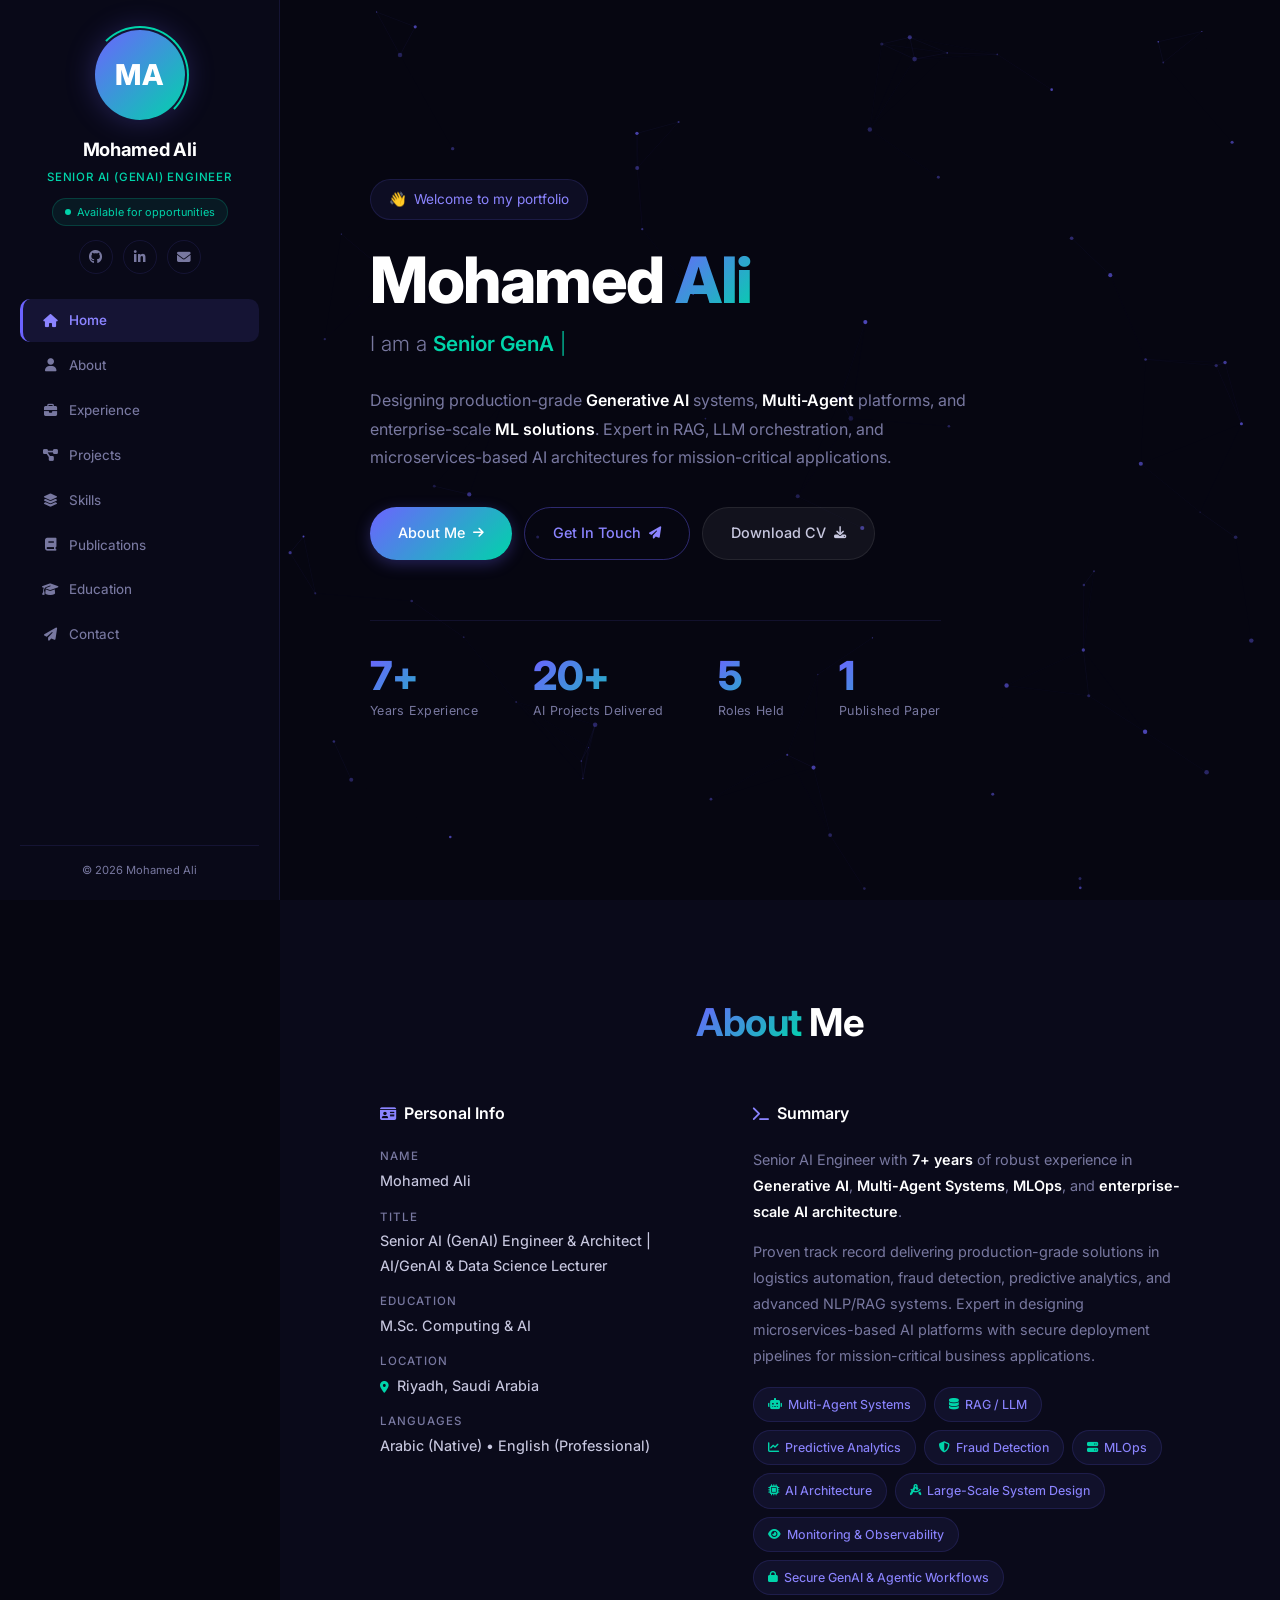
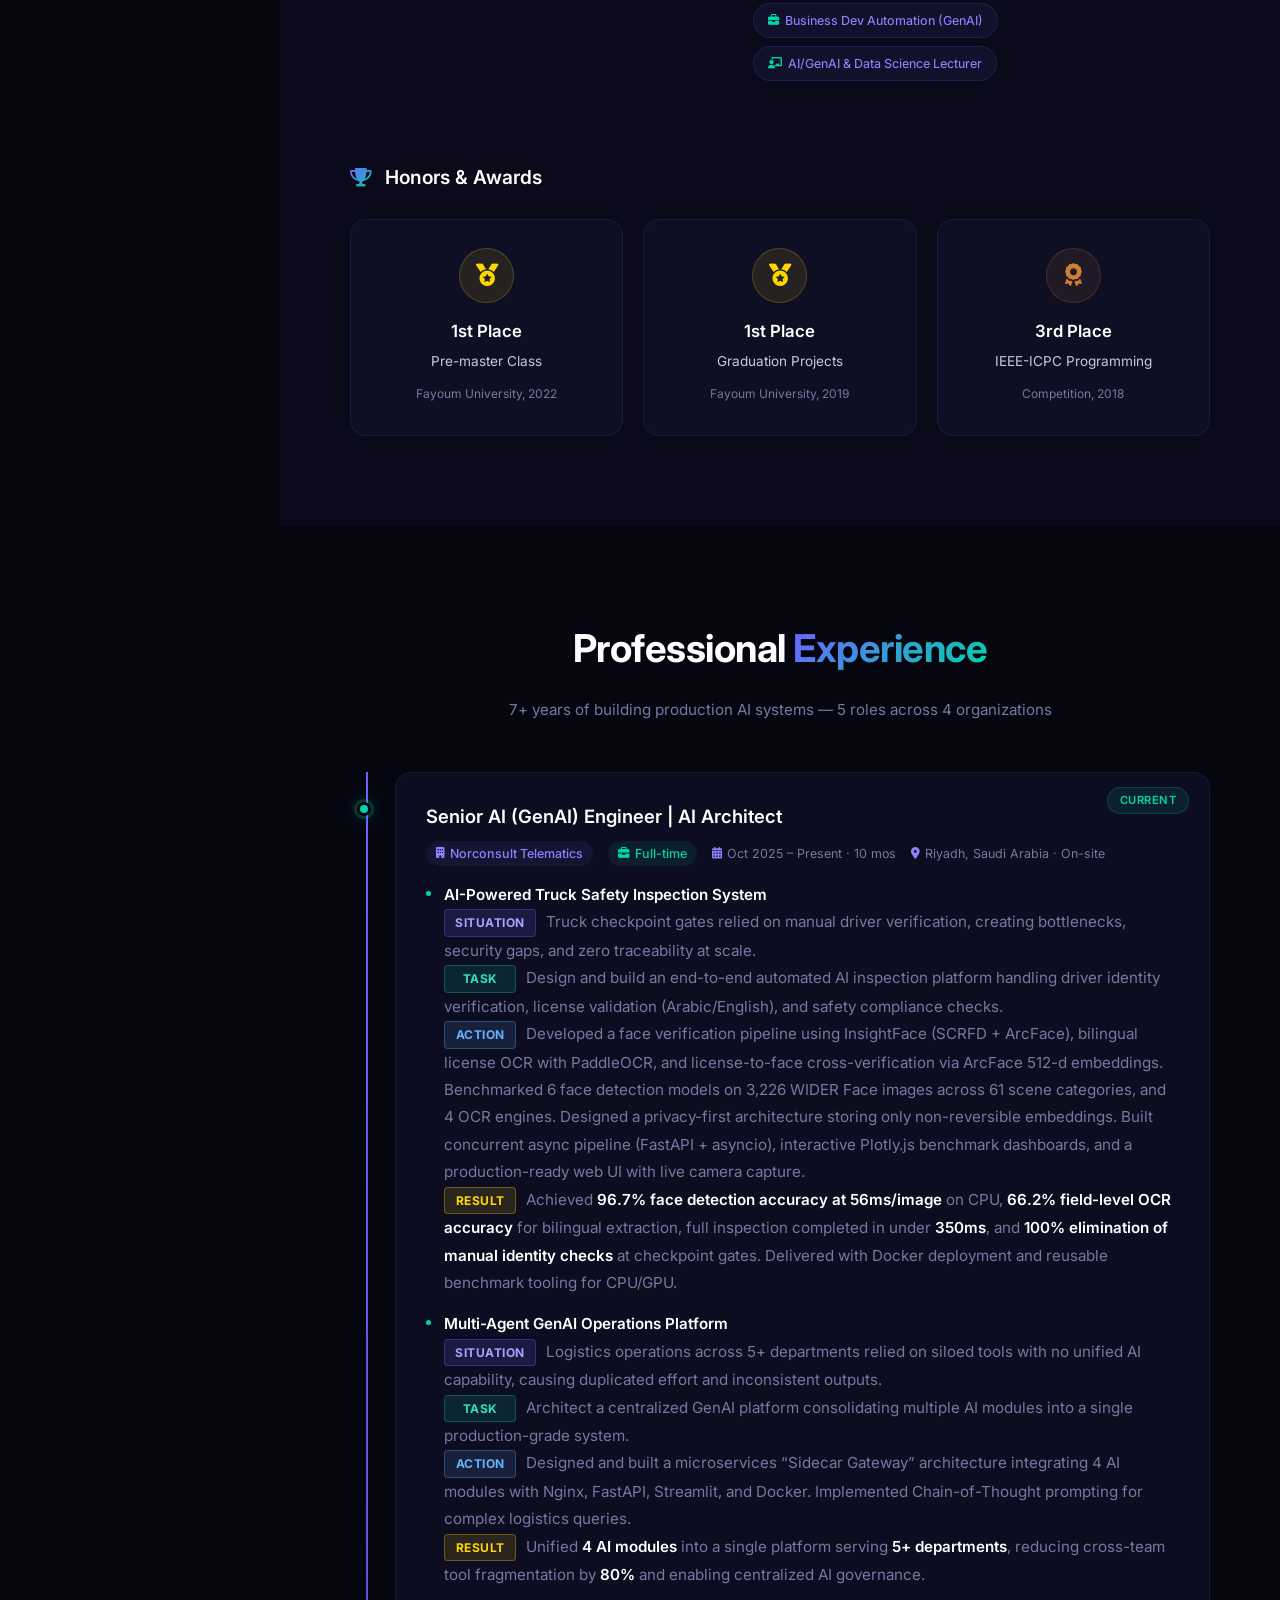
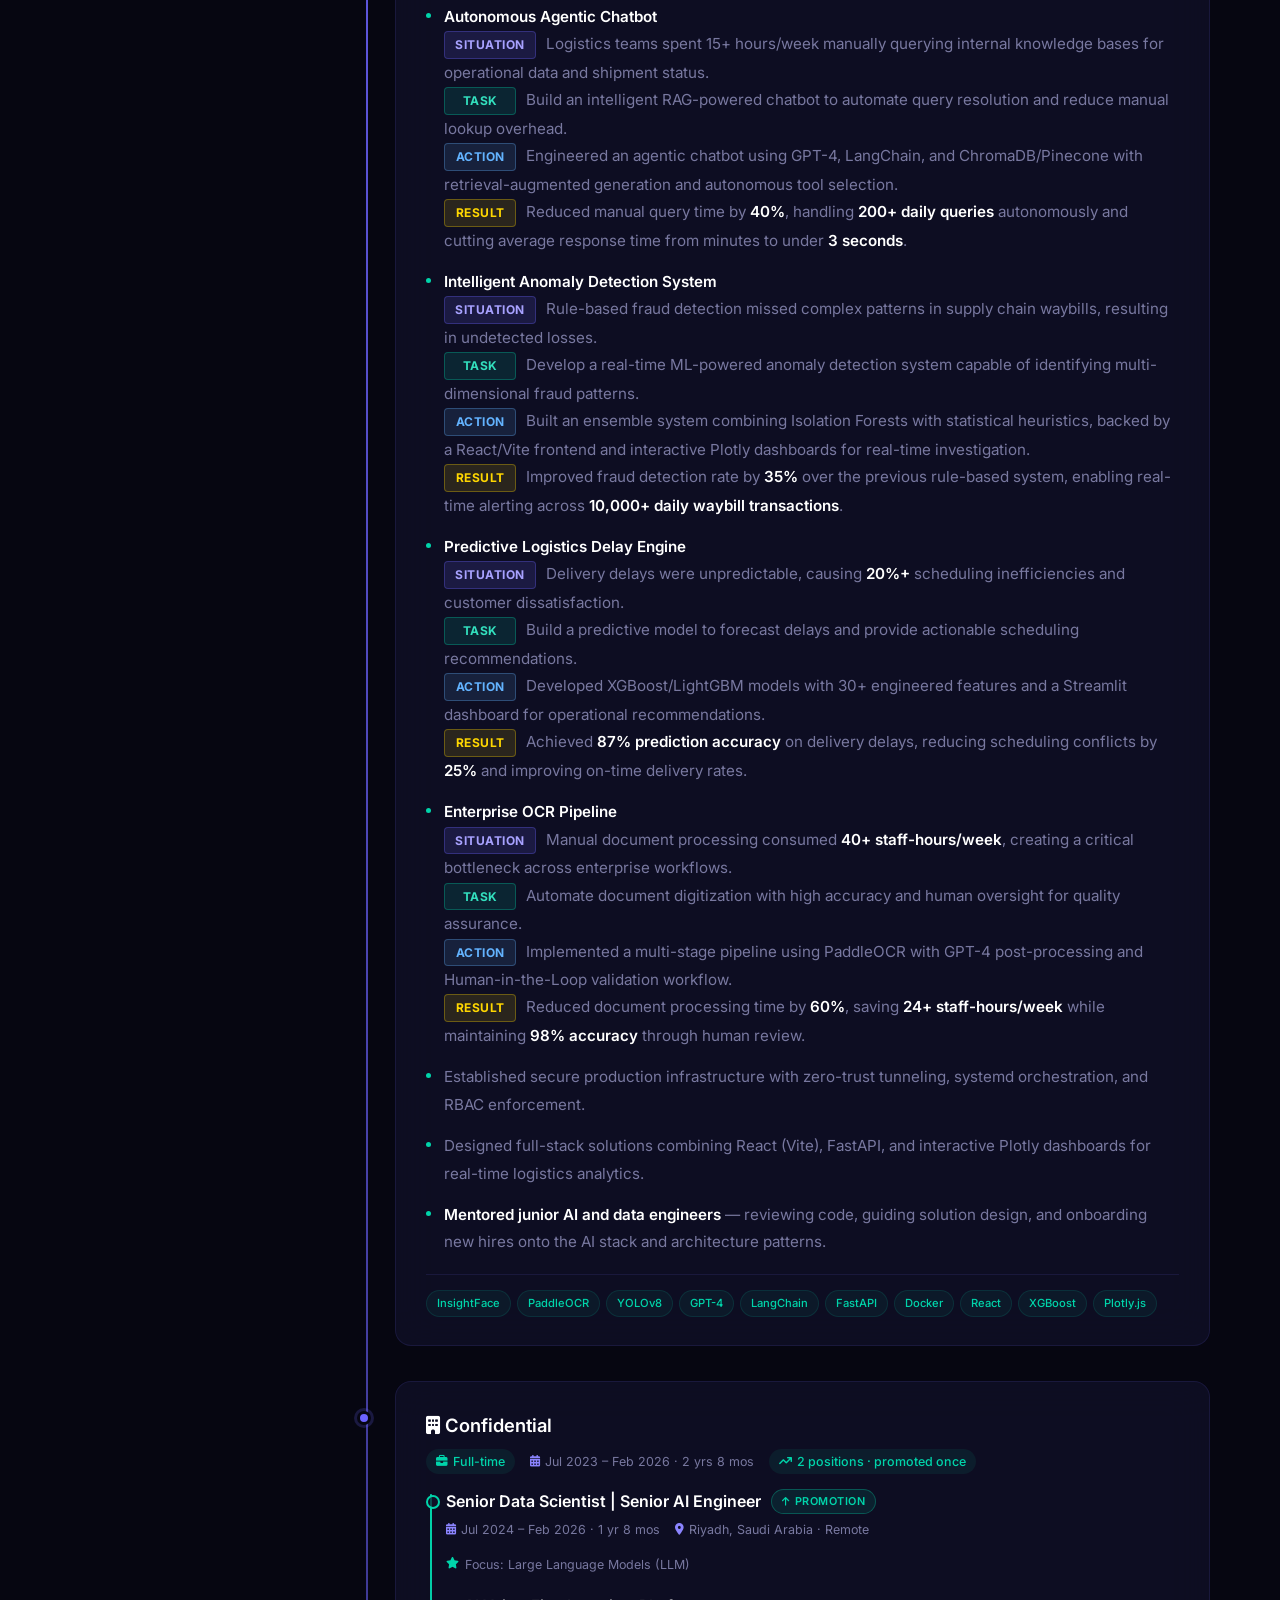
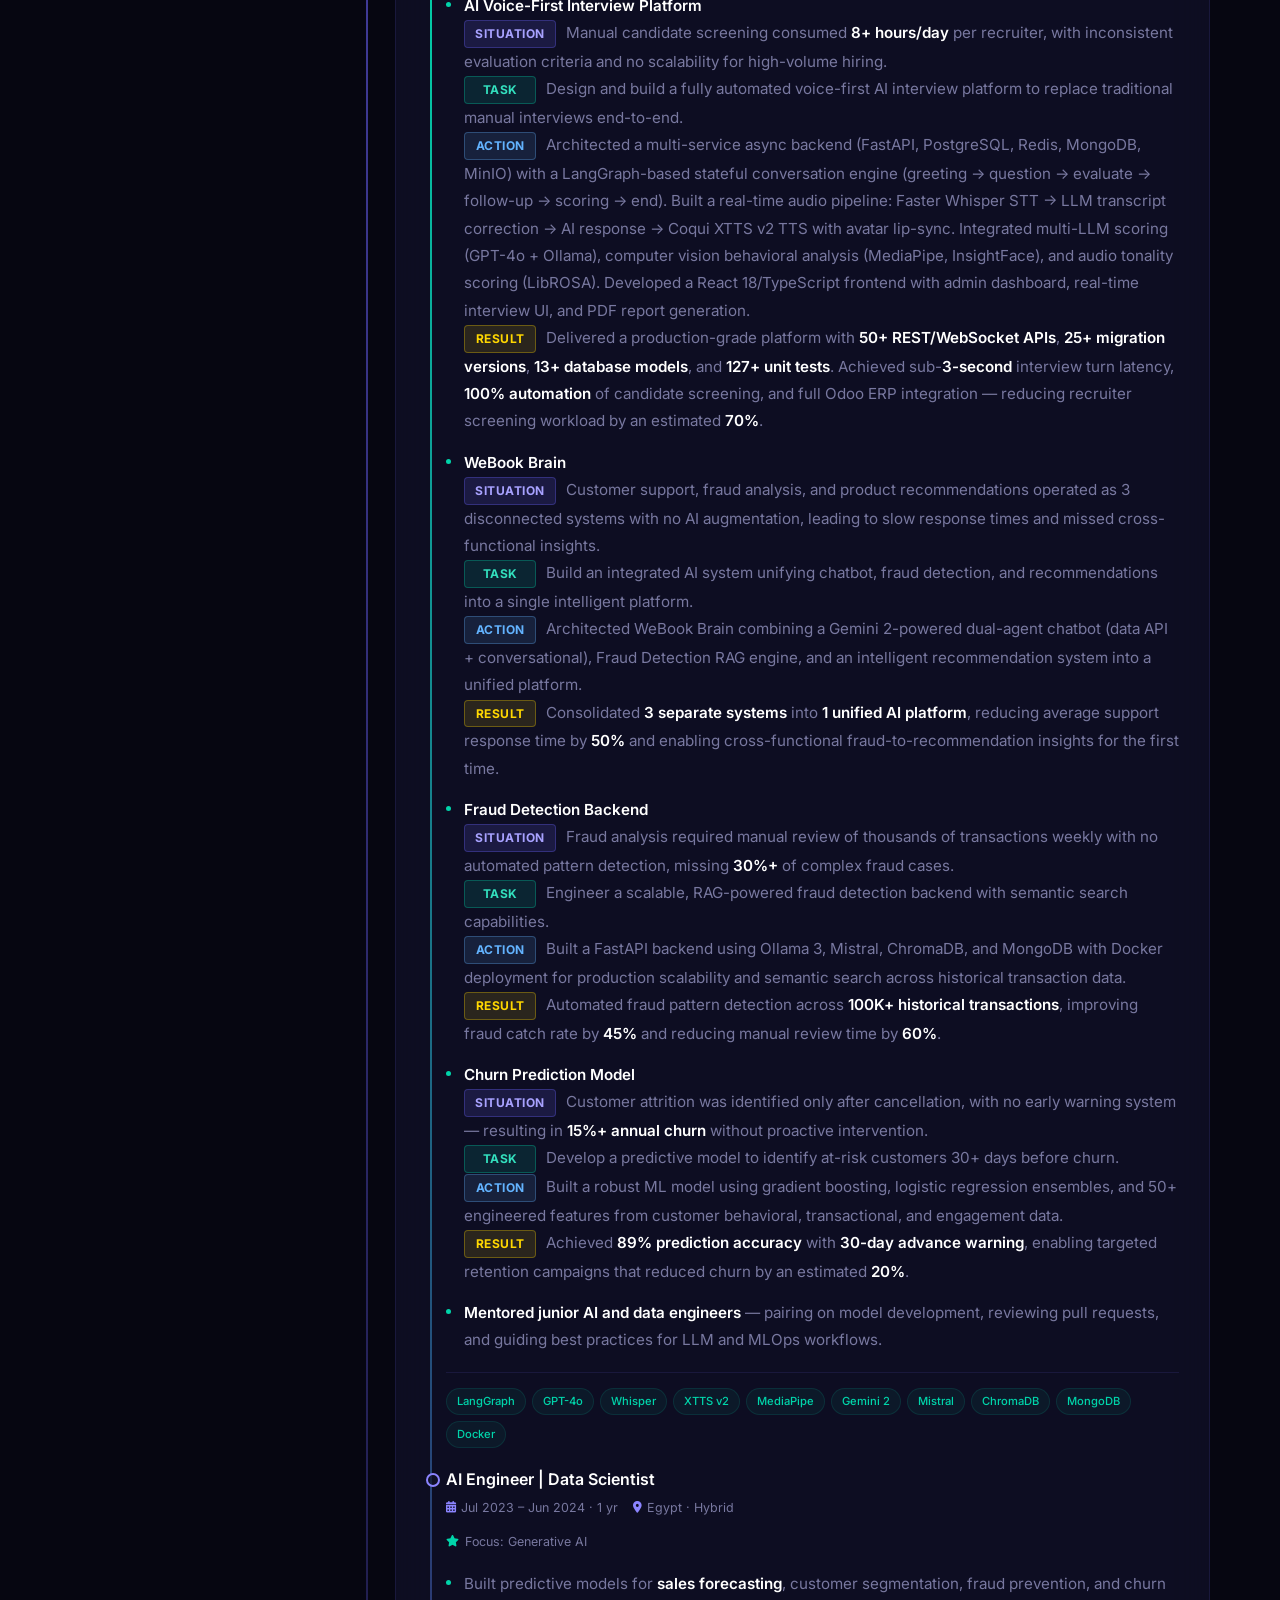
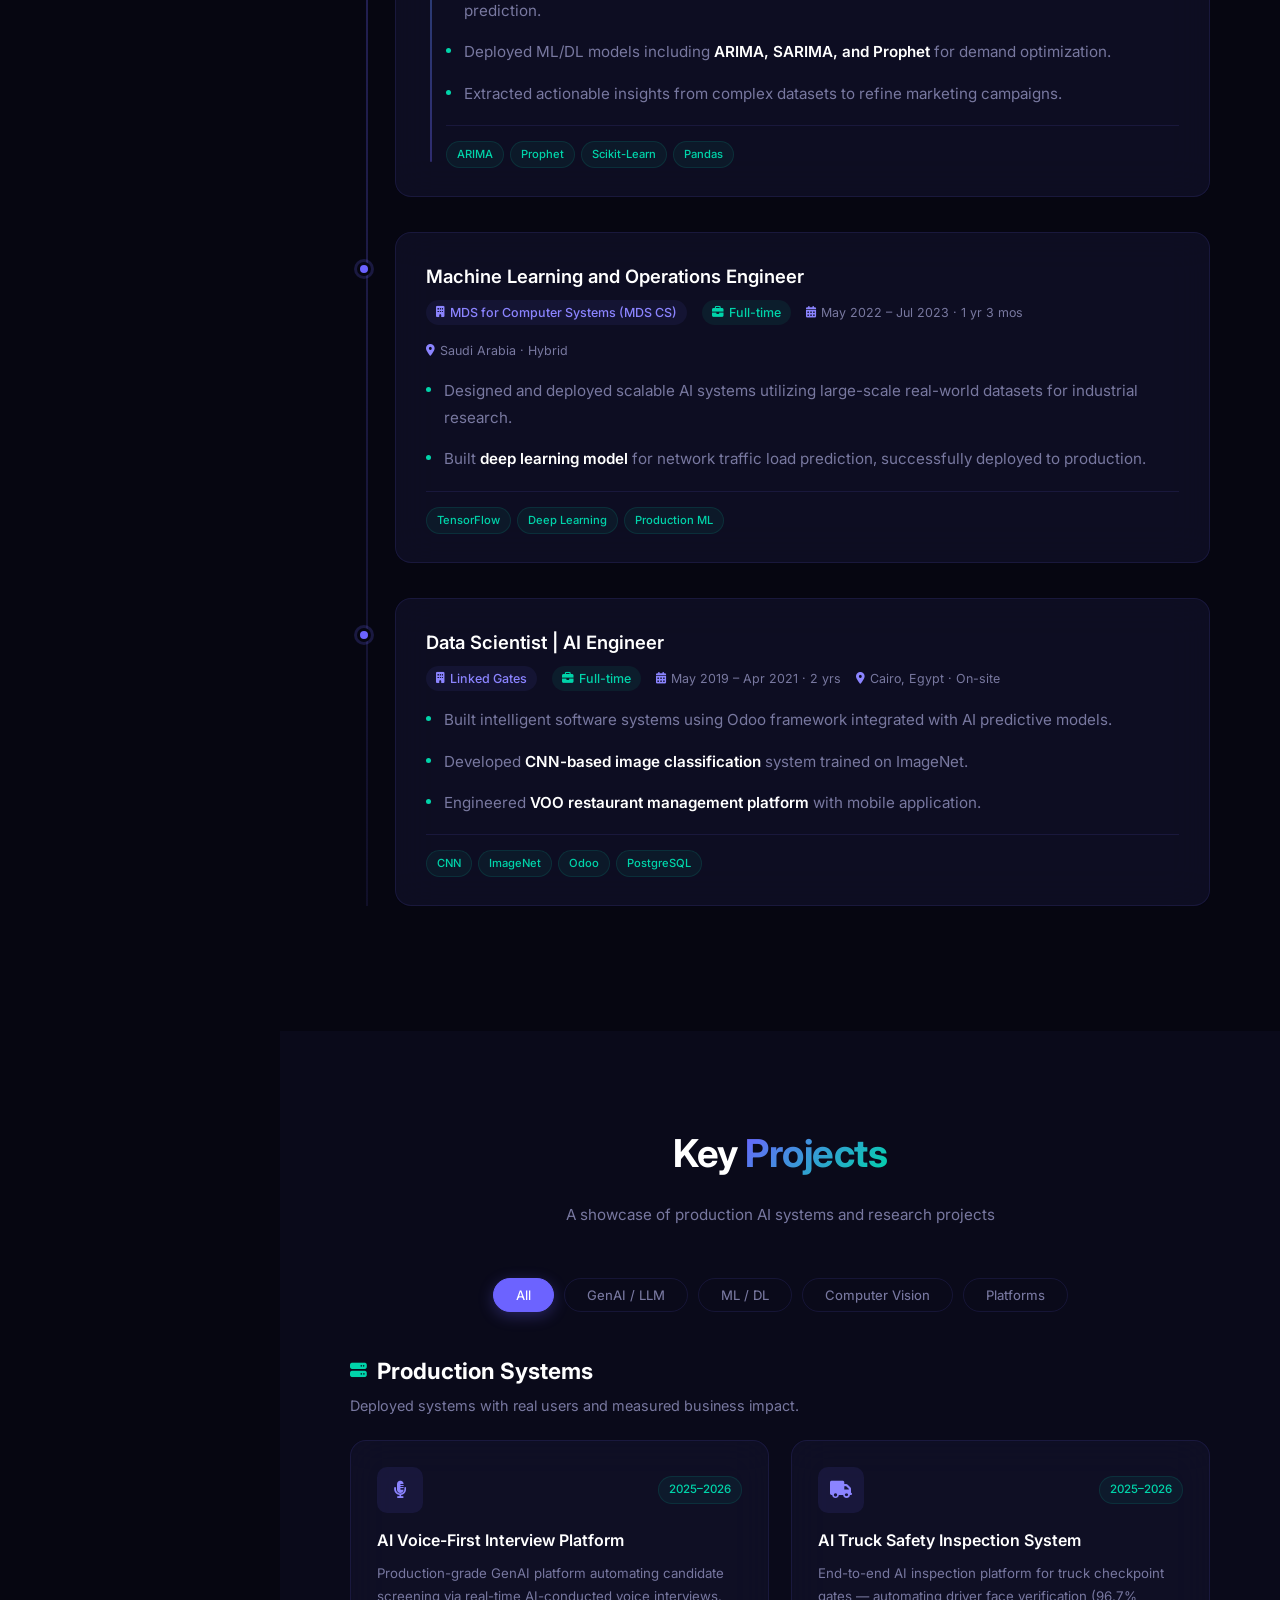
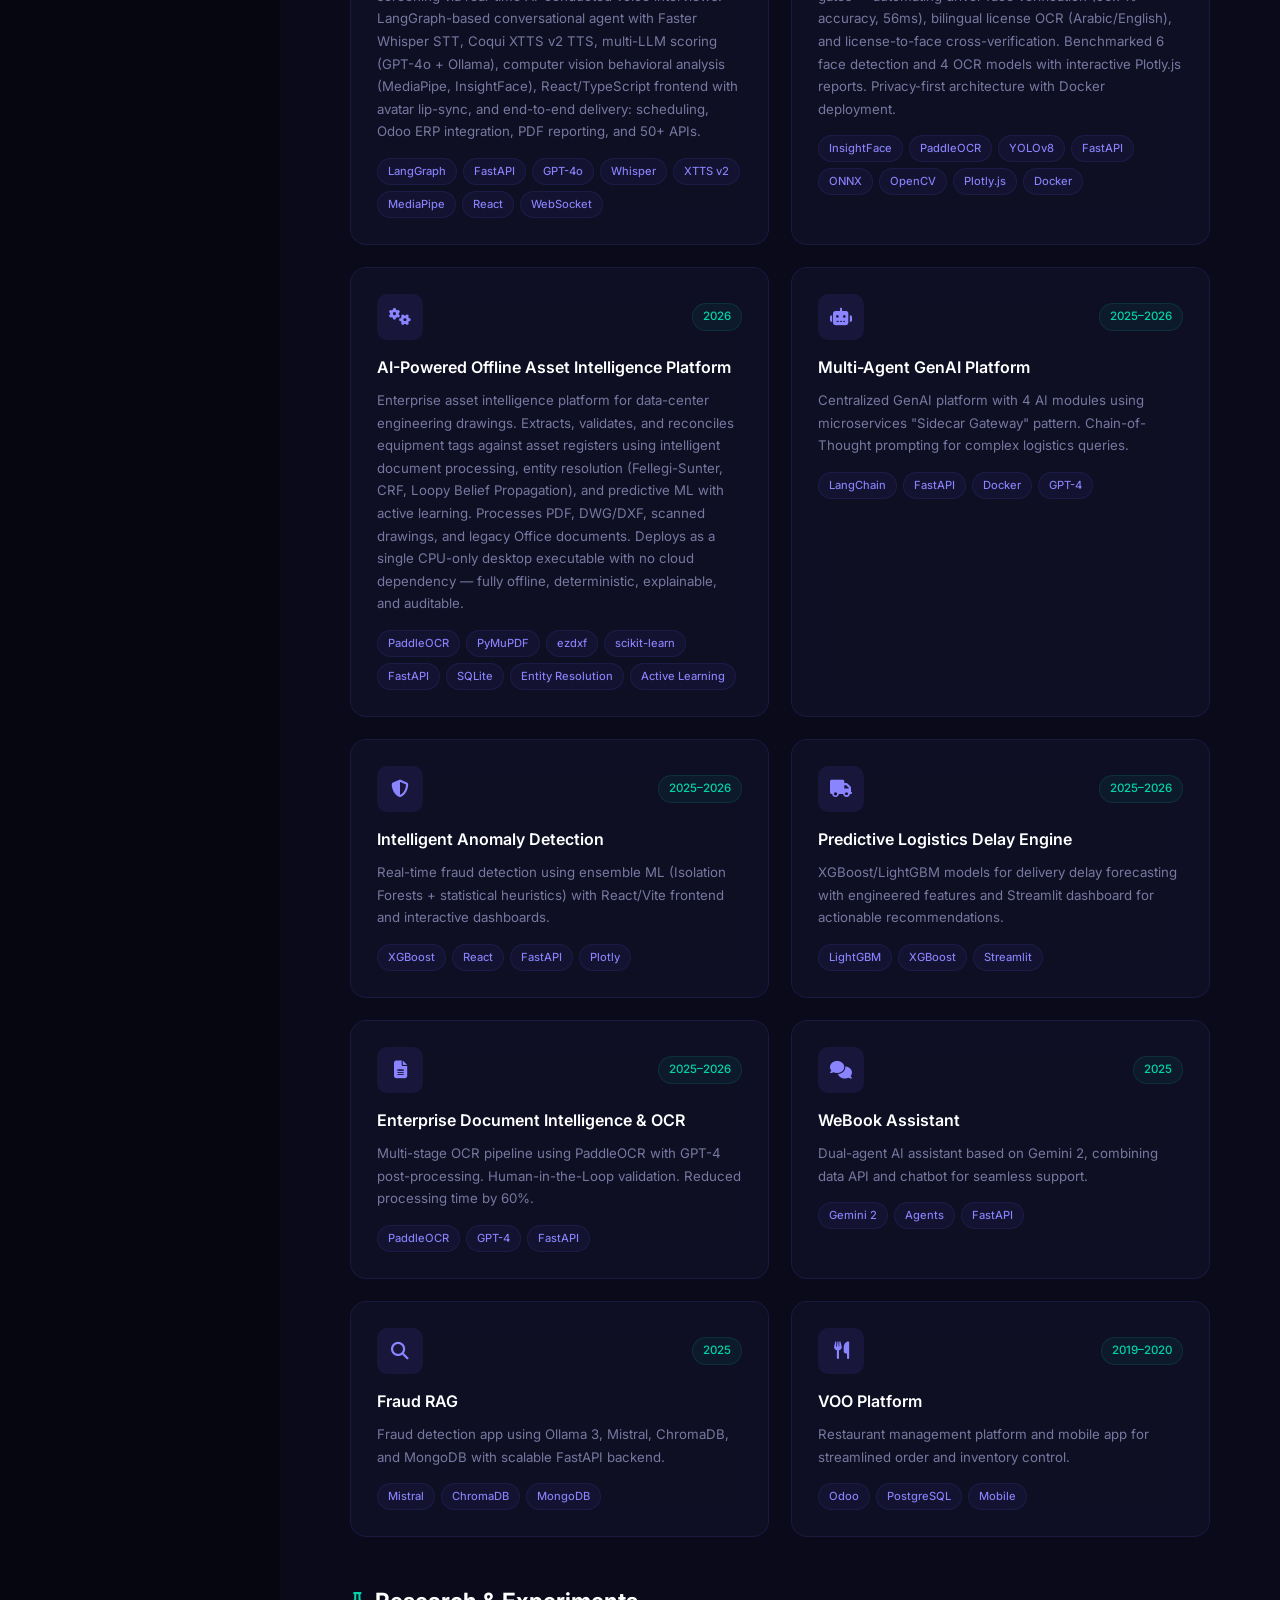
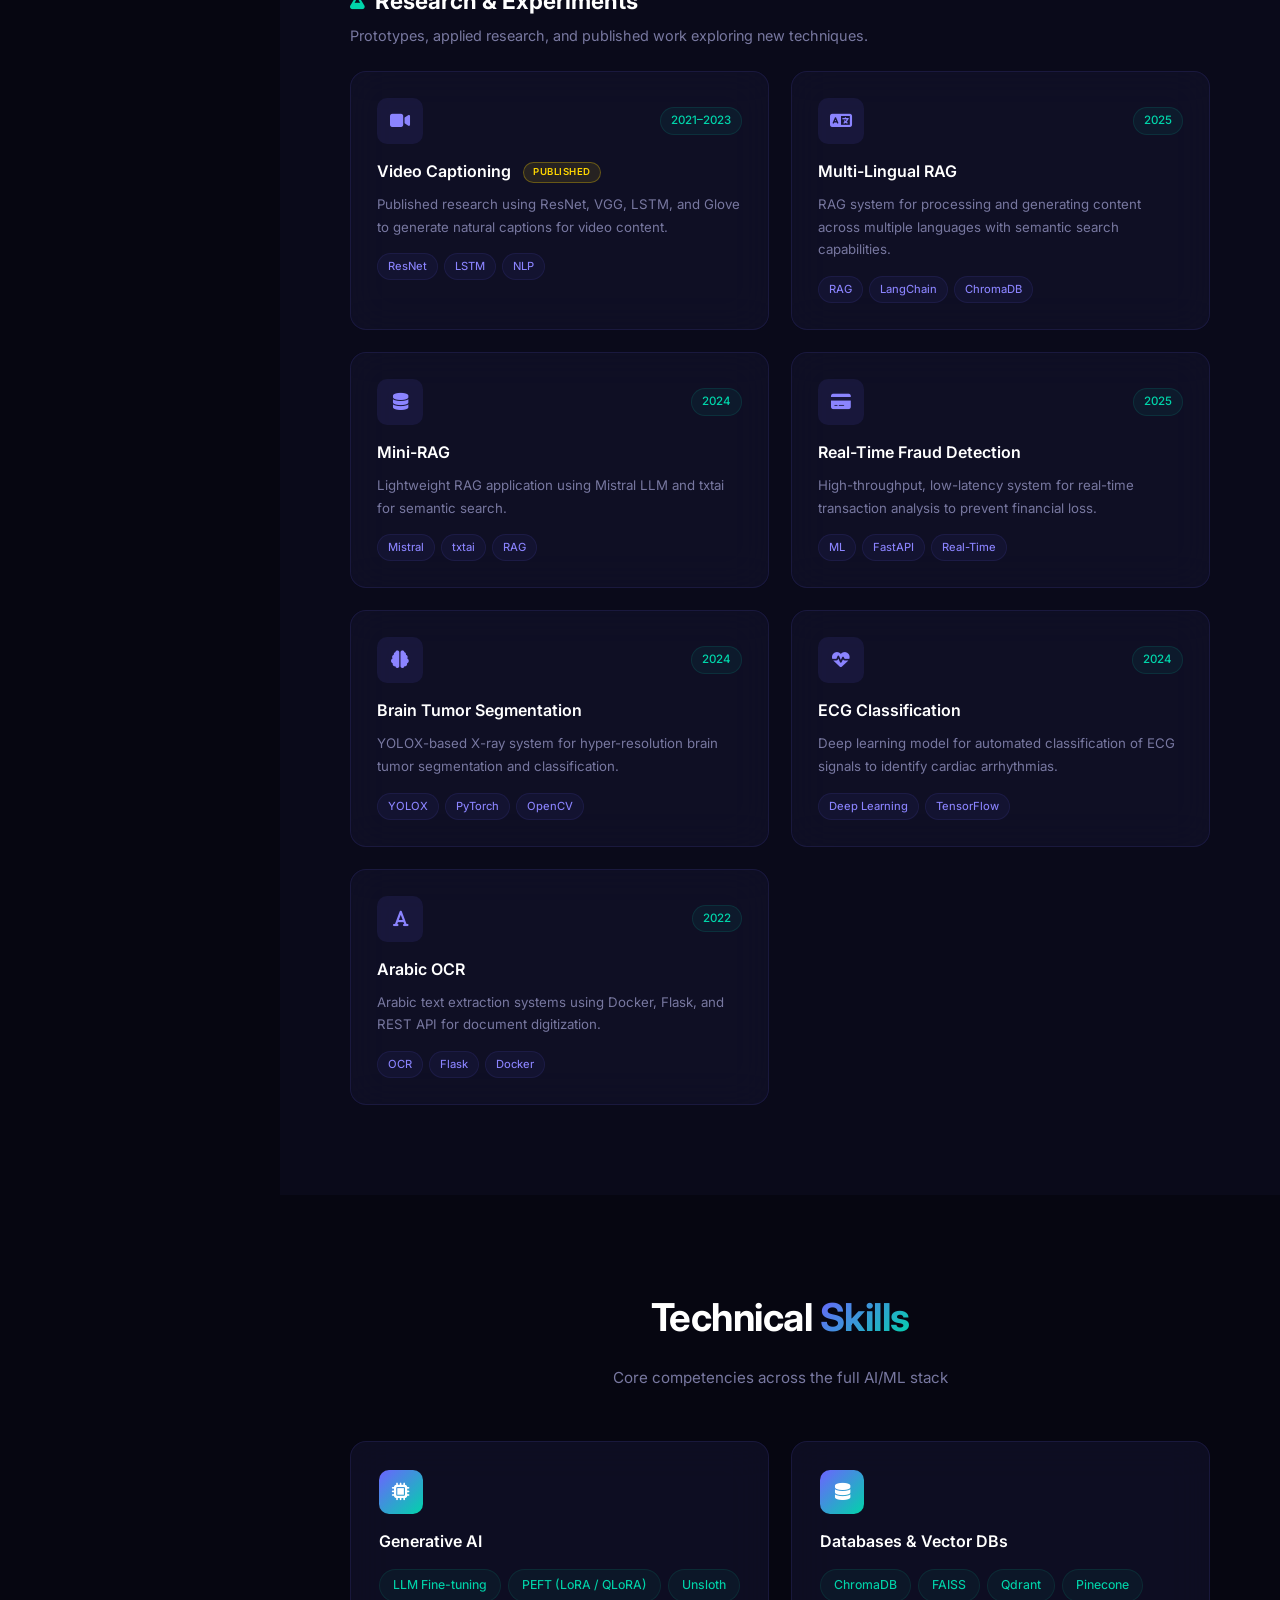
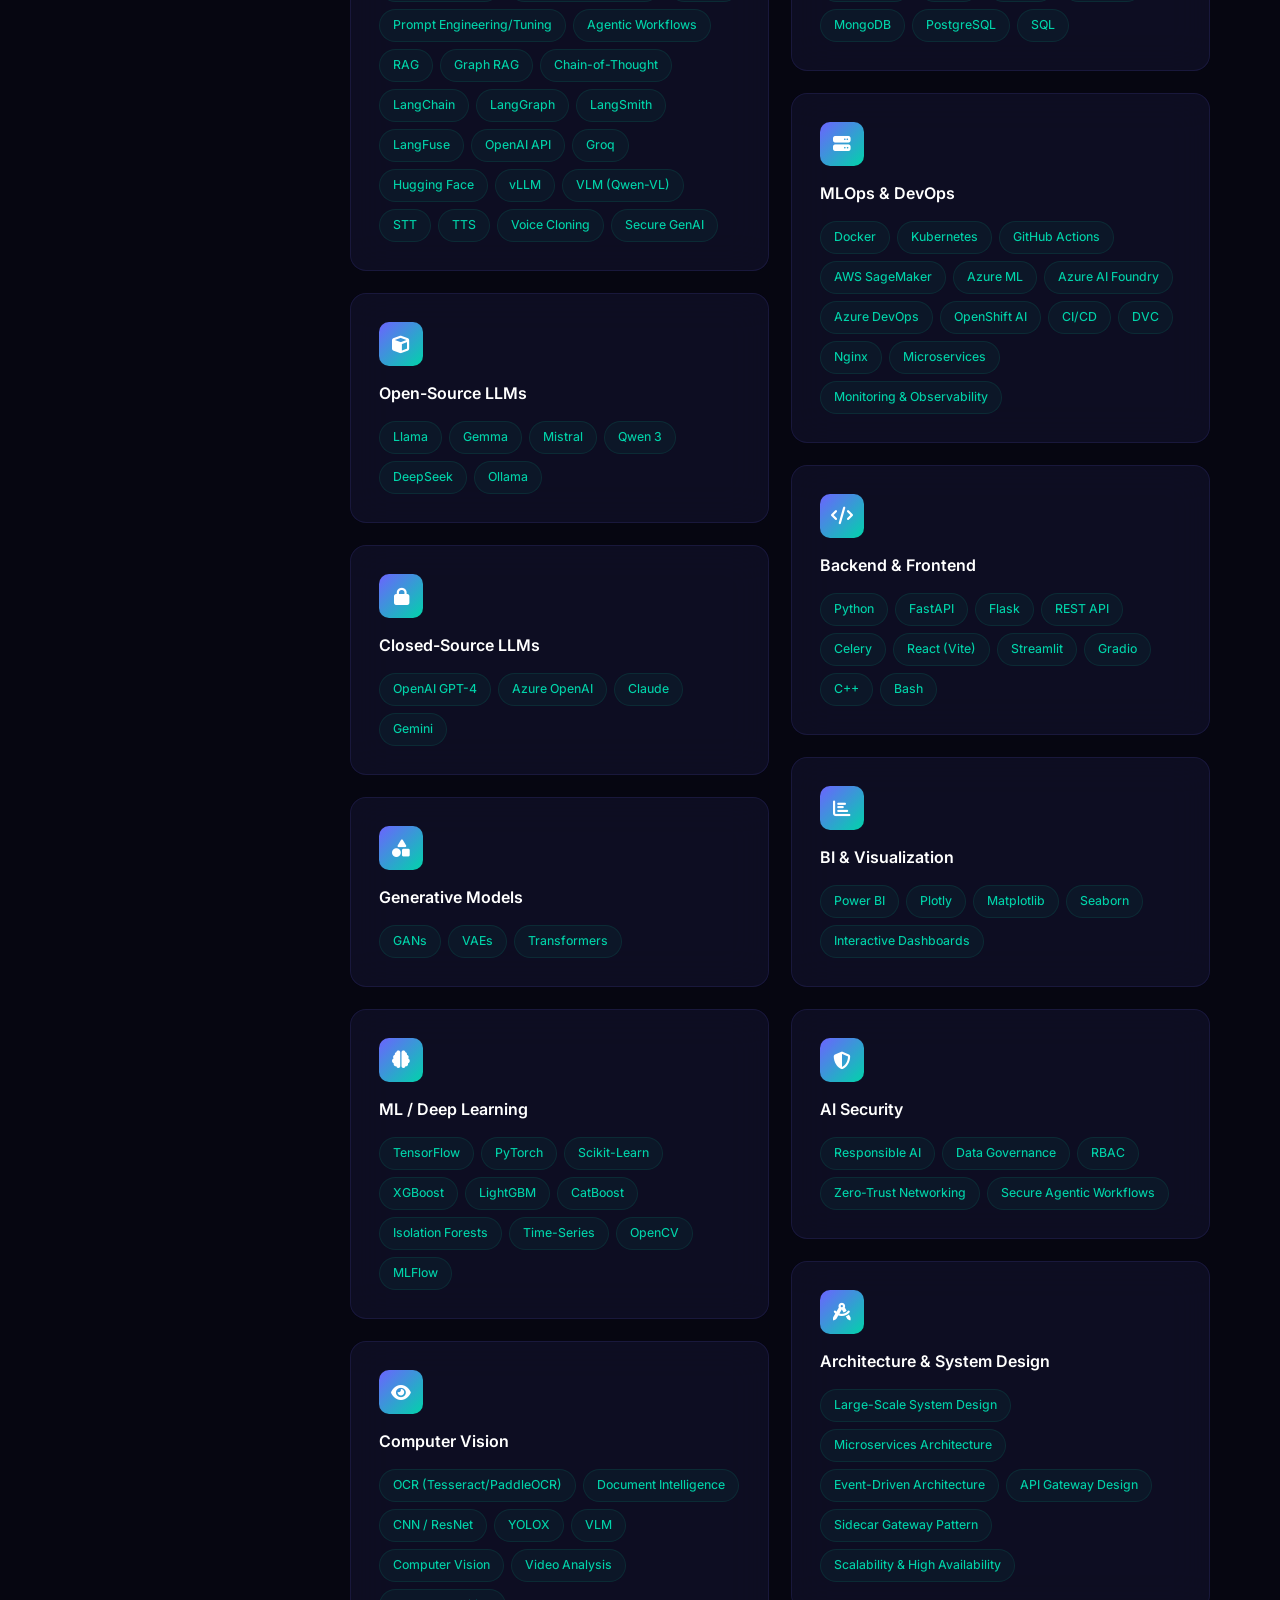
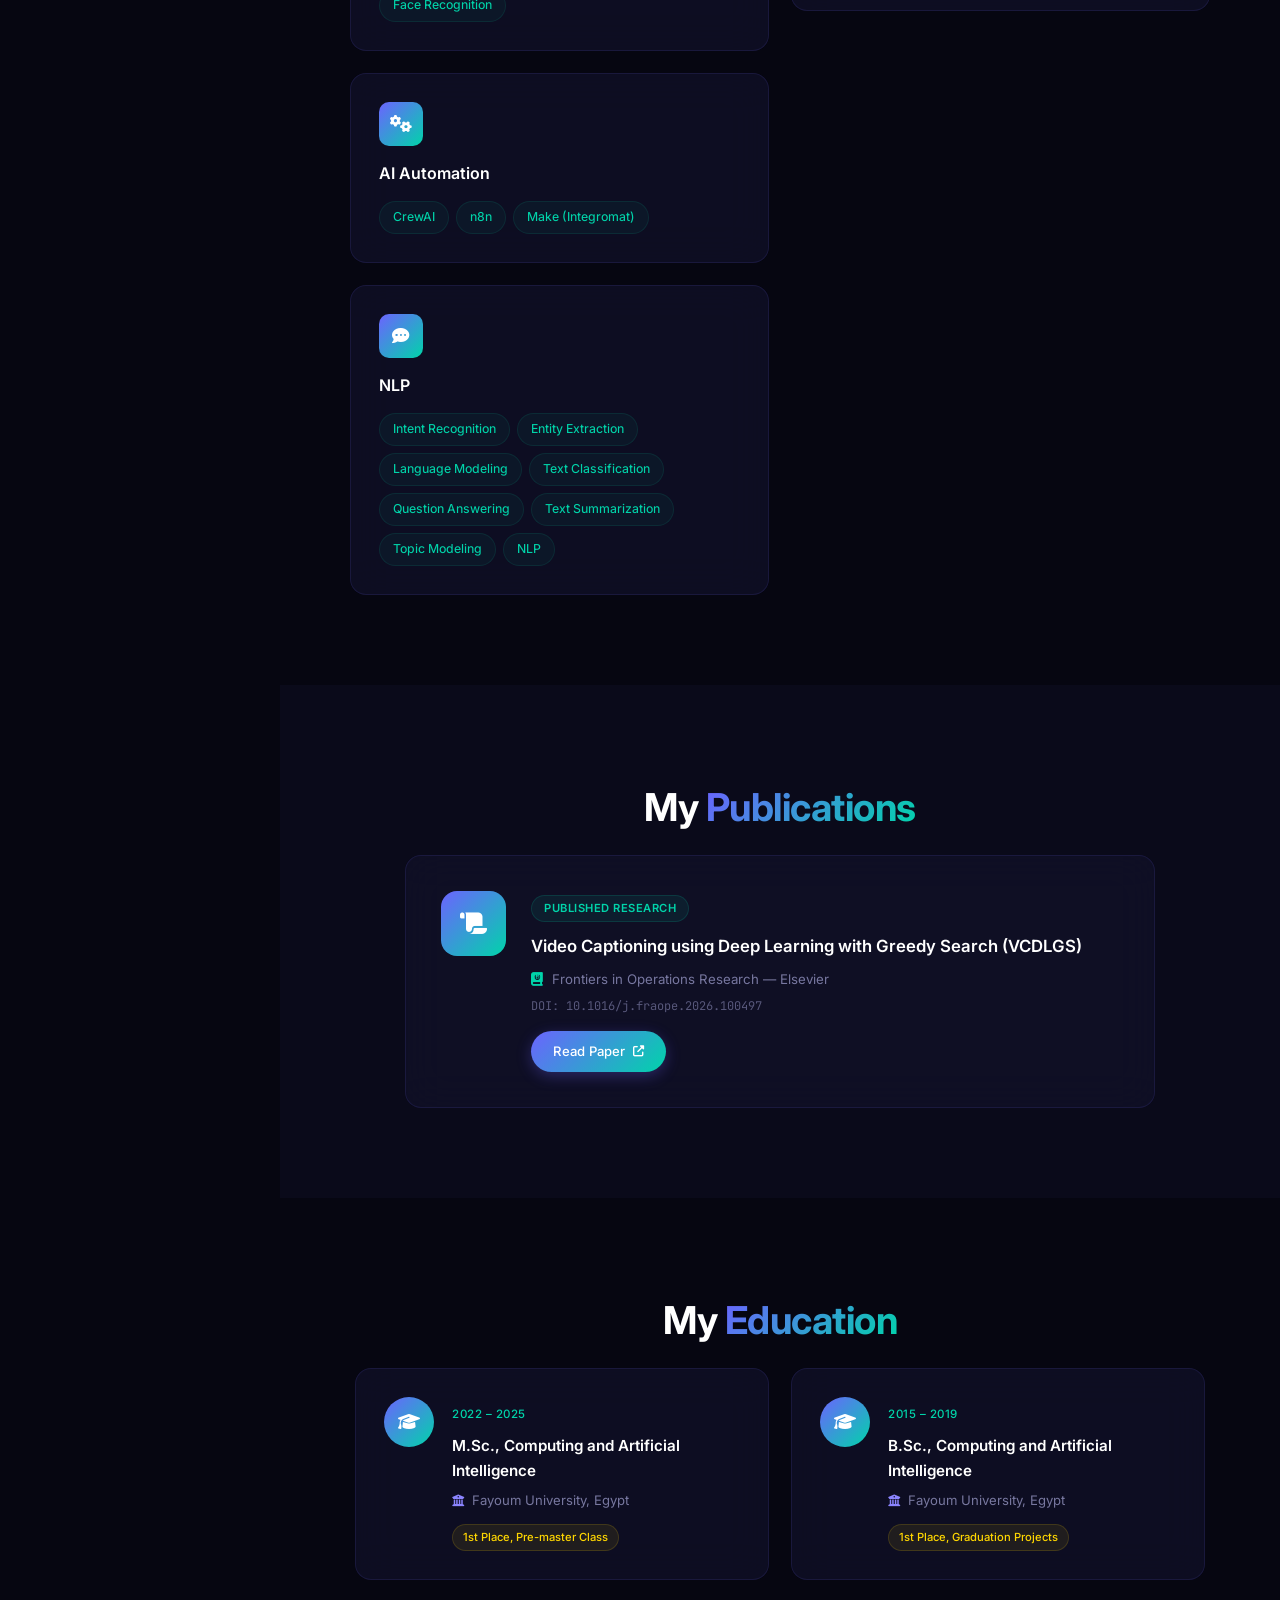
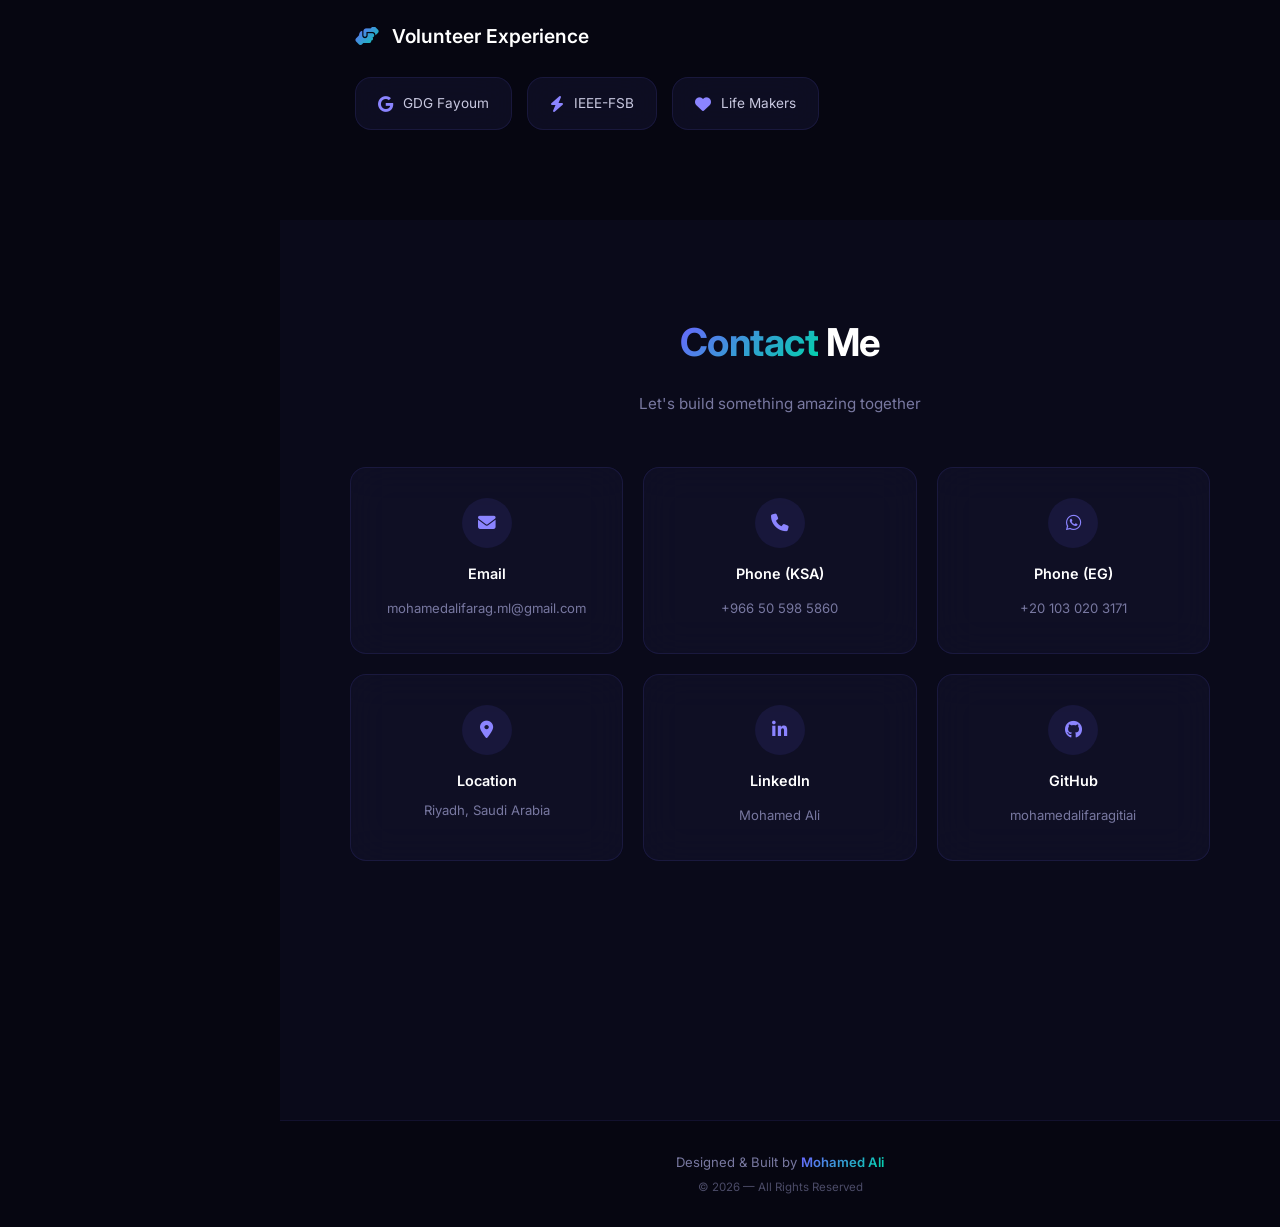
==== index.html @ c3e5aed9 "Add mentoring scope to the Architect-level roles Add a mentoring bullet to both AI Architect-level r" ====
<!DOCTYPE html>
<html lang="en">
<head>
    <meta charset="UTF-8">
    <meta name="viewport" content="width=device-width, initial-scale=1.0">
    <title>Mohamed Ali | Senior AI (GenAI) Engineer & AI Architect</title>
    <meta name="description" content="Mohamed Ali - Senior AI (GenAI) Engineer & AI Architect in Riyadh, Saudi Arabia. 7+ years building production Generative AI, multi-agent, RAG, computer vision, and MLOps systems for enterprise logistics and operations.">
    <meta name="keywords" content="AI Engineer, GenAI Engineer, AI Architect, Machine Learning, LLM, RAG, Multi-Agent Systems, MLOps, Computer Vision, Riyadh, Saudi Arabia, Mohamed Ali">
    <meta name="author" content="Mohamed Ali">
    <meta name="robots" content="index, follow, max-image-preview:large">
    <meta name="theme-color" content="#0a0a1f">
    <link rel="canonical" href="https://mohamedalifaragitiai.github.io/">

    <!-- Open Graph -->
    <meta property="og:title" content="Mohamed Ali | Senior AI (GenAI) Engineer & AI Architect">
    <meta property="og:description" content="7+ years building production Generative AI, multi-agent, RAG, and MLOps systems. Currently AI Architect at Norconsult Telematics, Riyadh.">
    <meta property="og:type" content="profile">
    <meta property="og:url" content="https://mohamedalifaragitiai.github.io/">
    <meta property="og:site_name" content="Mohamed Ali - AI Portfolio">
    <meta property="og:locale" content="en_US">
    <meta property="profile:first_name" content="Mohamed">
    <meta property="profile:last_name" content="Ali">

    <!-- Twitter -->
    <meta name="twitter:card" content="summary">
    <meta name="twitter:title" content="Mohamed Ali | Senior AI (GenAI) Engineer & AI Architect">
    <meta name="twitter:description" content="7+ years building production Generative AI, multi-agent, RAG, and MLOps systems. Riyadh, Saudi Arabia.">

    <!-- Favicon -->
    <link rel="icon" href="data:image/svg+xml,<svg xmlns='http://www.w3.org/2000/svg' viewBox='0 0 100 100'><text y='.9em' font-size='90'>🧠</text></svg>">

    <!-- Resource hints: start CDN/font handshakes before the CSS is parsed -->
    <link rel="preconnect" href="https://fonts.googleapis.com">
    <link rel="preconnect" href="https://fonts.gstatic.com" crossorigin>
    <link rel="preconnect" href="https://cdnjs.cloudflare.com" crossorigin>
    <link rel="preload" href="css/style.css" as="style">

    <!-- Custom CSS (render-critical) -->
    <link rel="stylesheet" href="css/style.css">
    <!-- Google Fonts -->
    <link href="https://fonts.googleapis.com/css2?family=Inter:wght@300;400;500;600;700;800&family=JetBrains+Mono:wght@400;500&display=swap" rel="stylesheet">
    <!-- Font Awesome (non-blocking: icons are decorative) -->
    <link rel="stylesheet" href="https://cdnjs.cloudflare.com/ajax/libs/font-awesome/6.5.1/css/all.min.css" media="print" onload="this.media='all';this.onload=null;">
    <noscript><link rel="stylesheet" href="https://cdnjs.cloudflare.com/ajax/libs/font-awesome/6.5.1/css/all.min.css"></noscript>

    <!-- Structured data -->
    <script type="application/ld+json">
    {
      "@context": "https://schema.org",
      "@type": "Person",
      "name": "Mohamed Ali",
      "jobTitle": "Senior AI (GenAI) Engineer | AI Architect",
      "description": "Senior AI Engineer and Architect with 7+ years building production Generative AI, multi-agent, RAG, computer vision, and MLOps systems.",
      "url": "https://mohamedalifaragitiai.github.io/",
      "email": "mailto:mohamedalifarag.ml@gmail.com",
      "address": {
        "@type": "PostalAddress",
        "addressLocality": "Riyadh",
        "addressCountry": "SA"
      },
      "worksFor": {
        "@type": "Organization",
        "name": "Norconsult Telematics"
      },
      "alumniOf": {
        "@type": "CollegeOrUniversity",
        "name": "Fayoum University"
      },
      "knowsAbout": [
        "Generative AI",
        "Large Language Models",
        "Retrieval-Augmented Generation",
        "Multi-Agent Systems",
        "MLOps",
        "Computer Vision",
        "Predictive Analytics",
        "AI Architecture"
      ],
      "knowsLanguage": ["Arabic", "English"],
      "sameAs": [
        "https://www.linkedin.com/in/mohamed-ali-b37953123/",
        "https://github.com/mohamedalifaragitiai",
        "https://doi.org/10.1016/j.fraope.2026.100497"
      ]
    }
    </script>
</head>
<body>

<!-- Preloader -->
<div id="preloader">
    <div class="loader">
        <div class="loader-ring"></div>
        <span class="loader-text">MA</span>
    </div>
</div>

<!-- Header / Sidebar -->
<header>
    <div class="user">
        <div class="avatar">
            <div class="avatar-ring"></div>
            <span class="avatar-initials">MA</span>
        </div>
        <h3 class="name">Mohamed Ali</h3>
        <p class="post">Senior AI (GenAI) Engineer</p>
        <div class="status-badge">
            <span class="status-dot"></span> Available for opportunities
        </div>
        <div class="social-links">
            <a href="https://github.com/mohamedalifaragitiai" target="_blank" title="GitHub"><i class="fab fa-github"></i></a>
            <a href="https://www.linkedin.com/in/mohamed-ali-b37953123/" target="_blank" title="LinkedIn"><i class="fab fa-linkedin-in"></i></a>
            <a href="mailto:mohamedalifarag.ml@gmail.com" title="Email"><i class="fas fa-envelope"></i></a>
        </div>
    </div>
    <nav class="navbar">
        <ul>
            <li><a href="#home"><i class="fas fa-home"></i> Home</a></li>
            <li><a href="#about"><i class="fas fa-user"></i> About</a></li>
            <li><a href="#experience"><i class="fas fa-briefcase"></i> Experience</a></li>
            <li><a href="#projects"><i class="fas fa-project-diagram"></i> Projects</a></li>
            <li><a href="#skills"><i class="fas fa-layer-group"></i> Skills</a></li>
            <li><a href="#publications"><i class="fas fa-book"></i> Publications</a></li>
            <li><a href="#education"><i class="fas fa-graduation-cap"></i> Education</a></li>
            <li><a href="#contact"><i class="fas fa-paper-plane"></i> Contact</a></li>
        </ul>
    </nav>
    <div class="sidebar-footer">
        <p>&copy; 2026 Mohamed Ali</p>
    </div>
</header>

<!-- Mobile Menu Toggle -->
<div id="menu" class="fas fa-bars"></div>

<!-- Home Section -->
<section class="home" id="home">
    <canvas id="particles-canvas"></canvas>
    <div class="home-content">
        <div class="greeting-badge">
            <span class="wave">&#128075;</span> Welcome to my portfolio
        </div>
        <h1>Mohamed <span class="gradient-text">Ali</span></h1>
        <div class="typewriter-wrapper">
            <span class="typewriter-label">I am a </span>
            <span class="typewriter" id="typewriter"></span>
            <span class="cursor">|</span>
        </div>
        <p class="intro">
            Designing production-grade <strong>Generative AI</strong> systems, <strong>Multi-Agent</strong> platforms,
            and enterprise-scale <strong>ML solutions</strong>. Expert in RAG, LLM orchestration, and
            microservices-based AI architectures for mission-critical applications.
        </p>
        <div class="home-buttons">
            <a href="#about" class="btn btn-primary">
                <span>About Me</span> <i class="fas fa-arrow-right"></i>
            </a>
            <a href="#contact" class="btn btn-outline">
                <span>Get In Touch</span> <i class="fas fa-paper-plane"></i>
            </a>
            <a href="cv/Mohamed_Ali_Senior(GenAI).pdf" class="btn btn-ghost" download>
                <span>Download CV</span> <i class="fas fa-download"></i>
            </a>
        </div>
    </div>
    <div class="stats-bar">
        <div class="stat">
            <h2><span class="counter" data-target="7">7</span>+</h2>
            <p>Years Experience</p>
        </div>
        <div class="stat">
            <h2><span class="counter" data-target="20">20</span>+</h2>
            <p>AI Projects Delivered</p>
        </div>
        <div class="stat">
            <h2><span class="counter" data-target="5">5</span></h2>
            <p>Roles Held</p>
        </div>
        <div class="stat">
            <h2><span class="counter" data-target="1">1</span></h2>
            <p>Published Paper</p>
        </div>
    </div>
</section>

<!-- About Section -->
<section class="about" id="about">
    <h1 class="heading"><span>About</span> Me</h1>
    <div class="about-grid">
        <div class="about-card info-card">
            <h3 class="card-title"><i class="fas fa-id-card"></i> Personal Info</h3>
            <div class="info-list">
                <div class="info-item">
                    <span class="info-label">Name</span>
                    <span class="info-value">Mohamed Ali</span>
                </div>
                <div class="info-item">
                    <span class="info-label">Title</span>
                    <span class="info-value">Senior AI (GenAI) Engineer & Architect | AI/GenAI &amp; Data Science Lecturer</span>
                </div>
                <div class="info-item">
                    <span class="info-label">Education</span>
                    <span class="info-value">M.Sc. Computing & AI</span>
                </div>
                <div class="info-item">
                    <span class="info-label">Location</span>
                    <span class="info-value"><i class="fas fa-map-marker-alt"></i> Riyadh, Saudi Arabia</span>
                </div>
                <div class="info-item">
                    <span class="info-label">Languages</span>
                    <span class="info-value">Arabic (Native) &bull; English (Professional)</span>
                </div>
            </div>
        </div>
        <div class="about-card summary-card">
            <h3 class="card-title"><i class="fas fa-terminal"></i> Summary</h3>
            <p>
                Senior AI Engineer with <strong>7+ years</strong> of robust experience in <strong>Generative AI</strong>,
                <strong>Multi-Agent Systems</strong>, <strong>MLOps</strong>, and <strong>enterprise-scale AI architecture</strong>.
            </p>
            <p>
                Proven track record delivering production-grade solutions in logistics automation, fraud detection,
                predictive analytics, and advanced NLP/RAG systems. Expert in designing microservices-based AI platforms
                with secure deployment pipelines for mission-critical business applications.
            </p>
            <div class="specializations">
                <span class="spec-tag"><i class="fas fa-robot"></i> Multi-Agent Systems</span>
                <span class="spec-tag"><i class="fas fa-database"></i> RAG / LLM</span>
                <span class="spec-tag"><i class="fas fa-chart-line"></i> Predictive Analytics</span>
                <span class="spec-tag"><i class="fas fa-shield-alt"></i> Fraud Detection</span>
                <span class="spec-tag"><i class="fas fa-server"></i> MLOps</span>
                <span class="spec-tag"><i class="fas fa-microchip"></i> AI Architecture</span>
                <span class="spec-tag"><i class="fas fa-drafting-compass"></i> Large-Scale System Design</span>
                <span class="spec-tag"><i class="fas fa-eye"></i> Monitoring &amp; Observability</span>
                <span class="spec-tag"><i class="fas fa-lock"></i> Secure GenAI &amp; Agentic Workflows</span>
                <span class="spec-tag"><i class="fas fa-briefcase"></i> Business Dev Automation (GenAI)</span>
                <span class="spec-tag"><i class="fas fa-chalkboard-teacher"></i> AI/GenAI &amp; Data Science Lecturer</span>
            </div>
        </div>
    </div>

    <div class="honors-section">
        <h2 class="sub-heading"><i class="fas fa-trophy"></i> Honors & Awards</h2>
        <div class="honors-grid">
            <div class="honor-item glass-card">
                <div class="honor-icon gold"><i class="fas fa-medal"></i></div>
                <h4>1st Place</h4>
                <p>Pre-master Class</p>
                <span class="honor-org">Fayoum University, 2022</span>
            </div>
            <div class="honor-item glass-card">
                <div class="honor-icon gold"><i class="fas fa-medal"></i></div>
                <h4>1st Place</h4>
                <p>Graduation Projects</p>
                <span class="honor-org">Fayoum University, 2019</span>
            </div>
            <div class="honor-item glass-card">
                <div class="honor-icon bronze"><i class="fas fa-award"></i></div>
                <h4>3rd Place</h4>
                <p>IEEE-ICPC Programming</p>
                <span class="honor-org">Competition, 2018</span>
            </div>
        </div>
    </div>
</section>

<!-- Experience Section -->
<section class="experience" id="experience">
    <h1 class="heading">Professional <span>Experience</span></h1>
    <p class="section-subtitle">7+ years of building production AI systems &mdash; 5 roles across 4 organizations</p>
    <div class="timeline">

        <div class="timeline-item" data-aos="fade-right">
            <div class="timeline-dot active-dot"></div>
            <div class="timeline-content glass-card">
                <div class="timeline-badge">Current</div>
                <div class="timeline-header">
                    <h3>Senior AI (GenAI) Engineer | AI Architect</h3>
                    <div class="timeline-meta">
                        <span class="company"><i class="fas fa-building"></i> Norconsult Telematics</span>
                        <span class="job-type"><i class="fas fa-briefcase"></i> Full-time</span>
                        <span class="date"><i class="fas fa-calendar-alt"></i> Oct 2025 &ndash; Present &middot; 10 mos</span>
                        <span class="location"><i class="fas fa-map-marker-alt"></i> Riyadh, Saudi Arabia &middot; On-site</span>
                    </div>
                </div>
                <ul>
                    <li><strong>AI-Powered Truck Safety Inspection System</strong><br>
                        <span class="star-label star-situation">Situation</span> Truck checkpoint gates relied on manual driver verification, creating bottlenecks, security gaps, and zero traceability at scale.<br>
                        <span class="star-label star-task">Task</span> Design and build an end-to-end automated AI inspection platform handling driver identity verification, license validation (Arabic/English), and safety compliance checks.<br>
                        <span class="star-label star-action">Action</span> Developed a face verification pipeline using InsightFace (SCRFD + ArcFace), bilingual license OCR with PaddleOCR, and license-to-face cross-verification via ArcFace 512-d embeddings. Benchmarked 6 face detection models on 3,226 WIDER Face images across 61 scene categories, and 4 OCR engines. Designed a privacy-first architecture storing only non-reversible embeddings. Built concurrent async pipeline (FastAPI + asyncio), interactive Plotly.js benchmark dashboards, and a production-ready web UI with live camera capture.<br>
                        <span class="star-label star-result">Result</span> Achieved <strong>96.7% face detection accuracy at 56ms/image</strong> on CPU, <strong>66.2% field-level OCR accuracy</strong> for bilingual extraction, full inspection completed in under <strong>350ms</strong>, and <strong>100% elimination of manual identity checks</strong> at checkpoint gates. Delivered with Docker deployment and reusable benchmark tooling for CPU/GPU.</li>

                    <li><strong>Multi-Agent GenAI Operations Platform</strong><br>
                        <span class="star-label star-situation">Situation</span> Logistics operations across 5+ departments relied on siloed tools with no unified AI capability, causing duplicated effort and inconsistent outputs.<br>
                        <span class="star-label star-task">Task</span> Architect a centralized GenAI platform consolidating multiple AI modules into a single production-grade system.<br>
                        <span class="star-label star-action">Action</span> Designed and built a microservices &ldquo;Sidecar Gateway&rdquo; architecture integrating 4 AI modules with Nginx, FastAPI, Streamlit, and Docker. Implemented Chain-of-Thought prompting for complex logistics queries.<br>
                        <span class="star-label star-result">Result</span> Unified <strong>4 AI modules</strong> into a single platform serving <strong>5+ departments</strong>, reducing cross-team tool fragmentation by <strong>80%</strong> and enabling centralized AI governance.</li>

                    <li><strong>Autonomous Agentic Chatbot</strong><br>
                        <span class="star-label star-situation">Situation</span> Logistics teams spent 15+ hours/week manually querying internal knowledge bases for operational data and shipment status.<br>
                        <span class="star-label star-task">Task</span> Build an intelligent RAG-powered chatbot to automate query resolution and reduce manual lookup overhead.<br>
                        <span class="star-label star-action">Action</span> Engineered an agentic chatbot using GPT-4, LangChain, and ChromaDB/Pinecone with retrieval-augmented generation and autonomous tool selection.<br>
                        <span class="star-label star-result">Result</span> Reduced manual query time by <strong>40%</strong>, handling <strong>200+ daily queries</strong> autonomously and cutting average response time from minutes to under <strong>3 seconds</strong>.</li>

                    <li><strong>Intelligent Anomaly Detection System</strong><br>
                        <span class="star-label star-situation">Situation</span> Rule-based fraud detection missed complex patterns in supply chain waybills, resulting in undetected losses.<br>
                        <span class="star-label star-task">Task</span> Develop a real-time ML-powered anomaly detection system capable of identifying multi-dimensional fraud patterns.<br>
                        <span class="star-label star-action">Action</span> Built an ensemble system combining Isolation Forests with statistical heuristics, backed by a React/Vite frontend and interactive Plotly dashboards for real-time investigation.<br>
                        <span class="star-label star-result">Result</span> Improved fraud detection rate by <strong>35%</strong> over the previous rule-based system, enabling real-time alerting across <strong>10,000+ daily waybill transactions</strong>.</li>

                    <li><strong>Predictive Logistics Delay Engine</strong><br>
                        <span class="star-label star-situation">Situation</span> Delivery delays were unpredictable, causing <strong>20%+</strong> scheduling inefficiencies and customer dissatisfaction.<br>
                        <span class="star-label star-task">Task</span> Build a predictive model to forecast delays and provide actionable scheduling recommendations.<br>
                        <span class="star-label star-action">Action</span> Developed XGBoost/LightGBM models with 30+ engineered features and a Streamlit dashboard for operational recommendations.<br>
                        <span class="star-label star-result">Result</span> Achieved <strong>87% prediction accuracy</strong> on delivery delays, reducing scheduling conflicts by <strong>25%</strong> and improving on-time delivery rates.</li>

                    <li><strong>Enterprise OCR Pipeline</strong><br>
                        <span class="star-label star-situation">Situation</span> Manual document processing consumed <strong>40+ staff-hours/week</strong>, creating a critical bottleneck across enterprise workflows.<br>
                        <span class="star-label star-task">Task</span> Automate document digitization with high accuracy and human oversight for quality assurance.<br>
                        <span class="star-label star-action">Action</span> Implemented a multi-stage pipeline using PaddleOCR with GPT-4 post-processing and Human-in-the-Loop validation workflow.<br>
                        <span class="star-label star-result">Result</span> Reduced document processing time by <strong>60%</strong>, saving <strong>24+ staff-hours/week</strong> while maintaining <strong>98% accuracy</strong> through human review.</li>

                    <li>Established secure production infrastructure with zero-trust tunneling, systemd orchestration, and RBAC enforcement.</li>
                    <li>Designed full-stack solutions combining React (Vite), FastAPI, and interactive Plotly dashboards for real-time logistics analytics.</li>
                    <li><strong>Mentored junior AI and data engineers</strong> &mdash; reviewing code, guiding solution design, and onboarding new hires onto the AI stack and architecture patterns.</li>
                </ul>
                <div class="tech-used">
                    <span>InsightFace</span><span>PaddleOCR</span><span>YOLOv8</span><span>GPT-4</span><span>LangChain</span><span>FastAPI</span><span>Docker</span><span>React</span><span>XGBoost</span><span>Plotly.js</span>
                </div>
            </div>
        </div>

        <div class="timeline-item" data-aos="fade-right">
            <div class="timeline-dot"></div>
            <div class="timeline-content glass-card">
                <div class="timeline-header">
                    <h3><i class="fas fa-building"></i> Confidential</h3>
                    <div class="timeline-meta">
                        <span class="job-type"><i class="fas fa-briefcase"></i> Full-time</span>
                        <span class="date"><i class="fas fa-calendar-alt"></i> Jul 2023 &ndash; Feb 2026 &middot; 2 yrs 8 mos</span>
                        <span class="promo-count"><i class="fas fa-arrow-trend-up"></i> 2 positions &middot; promoted once</span>
                    </div>
                </div>

                <div class="role-track">

                <div class="role-entry">
                    <div class="role-head">
                        <h4>Senior Data Scientist | Senior AI Engineer</h4>
                        <span class="promo-badge"><i class="fas fa-arrow-up"></i> Promotion</span>
                    </div>
                    <div class="timeline-meta">
                        <span class="date"><i class="fas fa-calendar-alt"></i> Jul 2024 &ndash; Feb 2026 &middot; 1 yr 8 mos</span>
                        <span class="location"><i class="fas fa-map-marker-alt"></i> Riyadh, Saudi Arabia &middot; Remote</span>
                    </div>
                    <p class="timeline-focus"><i class="fas fa-star"></i> Focus: Large Language Models (LLM)</p>
                <ul>
                    <li><strong>AI Voice-First Interview Platform</strong><br>
                        <span class="star-label star-situation">Situation</span> Manual candidate screening consumed <strong>8+ hours/day</strong> per recruiter, with inconsistent evaluation criteria and no scalability for high-volume hiring.<br>
                        <span class="star-label star-task">Task</span> Design and build a fully automated voice-first AI interview platform to replace traditional manual interviews end-to-end.<br>
                        <span class="star-label star-action">Action</span> Architected a multi-service async backend (FastAPI, PostgreSQL, Redis, MongoDB, MinIO) with a LangGraph-based stateful conversation engine (greeting &rarr; question &rarr; evaluate &rarr; follow-up &rarr; scoring &rarr; end). Built a real-time audio pipeline: Faster Whisper STT &rarr; LLM transcript correction &rarr; AI response &rarr; Coqui XTTS v2 TTS with avatar lip-sync. Integrated multi-LLM scoring (GPT-4o + Ollama), computer vision behavioral analysis (MediaPipe, InsightFace), and audio tonality scoring (LibROSA). Developed a React 18/TypeScript frontend with admin dashboard, real-time interview UI, and PDF report generation.<br>
                        <span class="star-label star-result">Result</span> Delivered a production-grade platform with <strong>50+ REST/WebSocket APIs</strong>, <strong>25+ migration versions</strong>, <strong>13+ database models</strong>, and <strong>127+ unit tests</strong>. Achieved sub-<strong>3-second</strong> interview turn latency, <strong>100% automation</strong> of candidate screening, and full Odoo ERP integration &mdash; reducing recruiter screening workload by an estimated <strong>70%</strong>.</li>

                    <li><strong>WeBook Brain</strong><br>
                        <span class="star-label star-situation">Situation</span> Customer support, fraud analysis, and product recommendations operated as 3 disconnected systems with no AI augmentation, leading to slow response times and missed cross-functional insights.<br>
                        <span class="star-label star-task">Task</span> Build an integrated AI system unifying chatbot, fraud detection, and recommendations into a single intelligent platform.<br>
                        <span class="star-label star-action">Action</span> Architected WeBook Brain combining a Gemini 2-powered dual-agent chatbot (data API + conversational), Fraud Detection RAG engine, and an intelligent recommendation system into a unified platform.<br>
                        <span class="star-label star-result">Result</span> Consolidated <strong>3 separate systems</strong> into <strong>1 unified AI platform</strong>, reducing average support response time by <strong>50%</strong> and enabling cross-functional fraud-to-recommendation insights for the first time.</li>

                    <li><strong>Fraud Detection Backend</strong><br>
                        <span class="star-label star-situation">Situation</span> Fraud analysis required manual review of thousands of transactions weekly with no automated pattern detection, missing <strong>30%+</strong> of complex fraud cases.<br>
                        <span class="star-label star-task">Task</span> Engineer a scalable, RAG-powered fraud detection backend with semantic search capabilities.<br>
                        <span class="star-label star-action">Action</span> Built a FastAPI backend using Ollama 3, Mistral, ChromaDB, and MongoDB with Docker deployment for production scalability and semantic search across historical transaction data.<br>
                        <span class="star-label star-result">Result</span> Automated fraud pattern detection across <strong>100K+ historical transactions</strong>, improving fraud catch rate by <strong>45%</strong> and reducing manual review time by <strong>60%</strong>.</li>

                    <li><strong>Churn Prediction Model</strong><br>
                        <span class="star-label star-situation">Situation</span> Customer attrition was identified only after cancellation, with no early warning system &mdash; resulting in <strong>15%+ annual churn</strong> without proactive intervention.<br>
                        <span class="star-label star-task">Task</span> Develop a predictive model to identify at-risk customers 30+ days before churn.<br>
                        <span class="star-label star-action">Action</span> Built a robust ML model using gradient boosting, logistic regression ensembles, and 50+ engineered features from customer behavioral, transactional, and engagement data.<br>
                        <span class="star-label star-result">Result</span> Achieved <strong>89% prediction accuracy</strong> with <strong>30-day advance warning</strong>, enabling targeted retention campaigns that reduced churn by an estimated <strong>20%</strong>.</li>

                    <li><strong>Mentored junior AI and data engineers</strong> &mdash; pairing on model development, reviewing pull requests, and guiding best practices for LLM and MLOps workflows.</li>
                </ul>
                <div class="tech-used">
                    <span>LangGraph</span><span>GPT-4o</span><span>Whisper</span><span>XTTS v2</span><span>MediaPipe</span><span>Gemini 2</span><span>Mistral</span><span>ChromaDB</span><span>MongoDB</span><span>Docker</span>
                </div>
                </div>

                <div class="role-entry">
                    <div class="role-head">
                        <h4>AI Engineer | Data Scientist</h4>
                    </div>
                    <div class="timeline-meta">
                        <span class="date"><i class="fas fa-calendar-alt"></i> Jul 2023 &ndash; Jun 2024 &middot; 1 yr</span>
                        <span class="location"><i class="fas fa-map-marker-alt"></i> Egypt &middot; Hybrid</span>
                    </div>
                    <p class="timeline-focus"><i class="fas fa-star"></i> Focus: Generative AI</p>
                <ul>
                    <li>Built predictive models for <strong>sales forecasting</strong>, customer segmentation, fraud prevention, and churn prediction.</li>
                    <li>Deployed ML/DL models including <strong>ARIMA, SARIMA, and Prophet</strong> for demand optimization.</li>
                    <li>Extracted actionable insights from complex datasets to refine marketing campaigns.</li>
                </ul>
                <div class="tech-used">
                    <span>ARIMA</span><span>Prophet</span><span>Scikit-Learn</span><span>Pandas</span>
                </div>
                </div>

                </div><!-- /.role-track -->
            </div>
        </div>

        <div class="timeline-item" data-aos="fade-right">
            <div class="timeline-dot"></div>
            <div class="timeline-content glass-card">
                <div class="timeline-header">
                    <h3>Machine Learning and Operations Engineer</h3>
                    <div class="timeline-meta">
                        <span class="company"><i class="fas fa-building"></i> MDS for Computer Systems (MDS CS)</span>
                        <span class="job-type"><i class="fas fa-briefcase"></i> Full-time</span>
                        <span class="date"><i class="fas fa-calendar-alt"></i> May 2022 &ndash; Jul 2023 &middot; 1 yr 3 mos</span>
                        <span class="location"><i class="fas fa-map-marker-alt"></i> Saudi Arabia &middot; Hybrid</span>
                    </div>
                </div>
                <ul>
                    <li>Designed and deployed scalable AI systems utilizing large-scale real-world datasets for industrial research.</li>
                    <li>Built <strong>deep learning model</strong> for network traffic load prediction, successfully deployed to production.</li>
                </ul>
                <div class="tech-used">
                    <span>TensorFlow</span><span>Deep Learning</span><span>Production ML</span>
                </div>
            </div>
        </div>

        <div class="timeline-item" data-aos="fade-right">
            <div class="timeline-dot"></div>
            <div class="timeline-content glass-card">
                <div class="timeline-header">
                    <h3>Data Scientist | AI Engineer</h3>
                    <div class="timeline-meta">
                        <span class="company"><i class="fas fa-building"></i> Linked Gates</span>
                        <span class="job-type"><i class="fas fa-briefcase"></i> Full-time</span>
                        <span class="date"><i class="fas fa-calendar-alt"></i> May 2019 &ndash; Apr 2021 &middot; 2 yrs</span>
                        <span class="location"><i class="fas fa-map-marker-alt"></i> Cairo, Egypt &middot; On-site</span>
                    </div>
                </div>
                <ul>
                    <li>Built intelligent software systems using Odoo framework integrated with AI predictive models.</li>
                    <li>Developed <strong>CNN-based image classification</strong> system trained on ImageNet.</li>
                    <li>Engineered <strong>VOO restaurant management platform</strong> with mobile application.</li>
                </ul>
                <div class="tech-used">
                    <span>CNN</span><span>ImageNet</span><span>Odoo</span><span>PostgreSQL</span>
                </div>
            </div>
        </div>

    </div>
</section>

<!-- Projects Section -->
<section class="projects" id="projects">
    <h1 class="heading">Key <span>Projects</span></h1>
    <p class="section-subtitle">A showcase of production AI systems and research projects</p>
    <div class="project-filters">
        <button class="filter-btn active" data-filter="all">All</button>
        <button class="filter-btn" data-filter="genai">GenAI / LLM</button>
        <button class="filter-btn" data-filter="ml">ML / DL</button>
        <button class="filter-btn" data-filter="cv">Computer Vision</button>
        <button class="filter-btn" data-filter="platform">Platforms</button>
    </div>
    <div class="project-group" id="group-production">
    <h2 class="group-heading"><i class="fas fa-server"></i> Production Systems</h2>
    <p class="group-note">Deployed systems with real users and measured business impact.</p>
    <div class="project-grid">

        <div class="project-card glass-card" data-category="genai platform cv">
            <div class="project-card-glow"></div>
            <div class="project-header">
                <div class="project-icon"><i class="fas fa-microphone-alt"></i></div>
                <span class="project-year">2025&ndash;2026</span>
            </div>
            <h3>AI Voice-First Interview Platform</h3>
            <p>Production-grade GenAI platform automating candidate screening via real-time AI-conducted voice interviews. LangGraph-based conversational agent with Faster Whisper STT, Coqui XTTS v2 TTS, multi-LLM scoring (GPT-4o + Ollama), computer vision behavioral analysis (MediaPipe, InsightFace), React/TypeScript frontend with avatar lip-sync, and end-to-end delivery: scheduling, Odoo ERP integration, PDF reporting, and 50+ APIs.</p>
            <div class="project-tags">
                <span>LangGraph</span><span>FastAPI</span><span>GPT-4o</span><span>Whisper</span><span>XTTS v2</span><span>MediaPipe</span><span>React</span><span>WebSocket</span>
            </div>
        </div>

        <div class="project-card glass-card" data-category="cv platform">
            <div class="project-card-glow"></div>
            <div class="project-header">
                <div class="project-icon"><i class="fas fa-truck"></i></div>
                <span class="project-year">2025&ndash;2026</span>
            </div>
            <h3>AI Truck Safety Inspection System</h3>
            <p>End-to-end AI inspection platform for truck checkpoint gates &mdash; automating driver face verification (96.7% accuracy, 56ms), bilingual license OCR (Arabic/English), and license-to-face cross-verification. Benchmarked 6 face detection and 4 OCR models with interactive Plotly.js reports. Privacy-first architecture with Docker deployment.</p>
            <div class="project-tags">
                <span>InsightFace</span><span>PaddleOCR</span><span>YOLOv8</span><span>FastAPI</span><span>ONNX</span><span>OpenCV</span><span>Plotly.js</span><span>Docker</span>
            </div>
        </div>

        <div class="project-card glass-card" data-category="ml platform">
            <div class="project-card-glow"></div>
            <div class="project-header">
                <div class="project-icon"><i class="fas fa-cogs"></i></div>
                <span class="project-year">2026</span>
            </div>
            <h3>AI-Powered Offline Asset Intelligence Platform</h3>
            <p>Enterprise asset intelligence platform for data-center engineering drawings. Extracts, validates, and reconciles equipment tags against asset registers using intelligent document processing, entity resolution (Fellegi-Sunter, CRF, Loopy Belief Propagation), and predictive ML with active learning. Processes PDF, DWG/DXF, scanned drawings, and legacy Office documents. Deploys as a single CPU-only desktop executable with no cloud dependency &mdash; fully offline, deterministic, explainable, and auditable.</p>
            <div class="project-tags">
                <span>PaddleOCR</span><span>PyMuPDF</span><span>ezdxf</span><span>scikit-learn</span><span>FastAPI</span><span>SQLite</span><span>Entity Resolution</span><span>Active Learning</span>
            </div>
        </div>

        <div class="project-card glass-card" data-category="genai platform">
            <div class="project-card-glow"></div>
            <div class="project-header">
                <div class="project-icon"><i class="fas fa-robot"></i></div>
                <span class="project-year">2025&ndash;2026</span>
            </div>
            <h3>Multi-Agent GenAI Platform</h3>
            <p>Centralized GenAI platform with 4 AI modules using microservices "Sidecar Gateway" pattern. Chain-of-Thought prompting for complex logistics queries.</p>
            <div class="project-tags">
                <span>LangChain</span><span>FastAPI</span><span>Docker</span><span>GPT-4</span>
            </div>
        </div>

        <div class="project-card glass-card" data-category="ml">
            <div class="project-card-glow"></div>
            <div class="project-header">
                <div class="project-icon"><i class="fas fa-shield-alt"></i></div>
                <span class="project-year">2025&ndash;2026</span>
            </div>
            <h3>Intelligent Anomaly Detection</h3>
            <p>Real-time fraud detection using ensemble ML (Isolation Forests + statistical heuristics) with React/Vite frontend and interactive dashboards.</p>
            <div class="project-tags">
                <span>XGBoost</span><span>React</span><span>FastAPI</span><span>Plotly</span>
            </div>
        </div>

        <div class="project-card glass-card" data-category="ml">
            <div class="project-card-glow"></div>
            <div class="project-header">
                <div class="project-icon"><i class="fas fa-truck"></i></div>
                <span class="project-year">2025&ndash;2026</span>
            </div>
            <h3>Predictive Logistics Delay Engine</h3>
            <p>XGBoost/LightGBM models for delivery delay forecasting with engineered features and Streamlit dashboard for actionable recommendations.</p>
            <div class="project-tags">
                <span>LightGBM</span><span>XGBoost</span><span>Streamlit</span>
            </div>
        </div>

        <div class="project-card glass-card" data-category="genai cv">
            <div class="project-card-glow"></div>
            <div class="project-header">
                <div class="project-icon"><i class="fas fa-file-alt"></i></div>
                <span class="project-year">2025&ndash;2026</span>
            </div>
            <h3>Enterprise Document Intelligence & OCR</h3>
            <p>Multi-stage OCR pipeline using PaddleOCR with GPT-4 post-processing. Human-in-the-Loop validation. Reduced processing time by 60%.</p>
            <div class="project-tags">
                <span>PaddleOCR</span><span>GPT-4</span><span>FastAPI</span>
            </div>
        </div>

        <div class="project-card glass-card" data-category="genai">
            <div class="project-card-glow"></div>
            <div class="project-header">
                <div class="project-icon"><i class="fas fa-comments"></i></div>
                <span class="project-year">2025</span>
            </div>
            <h3>WeBook Assistant</h3>
            <p>Dual-agent AI assistant based on Gemini 2, combining data API and chatbot for seamless support.</p>
            <div class="project-tags">
                <span>Gemini 2</span><span>Agents</span><span>FastAPI</span>
            </div>
        </div>

        <div class="project-card glass-card" data-category="genai">
            <div class="project-card-glow"></div>
            <div class="project-header">
                <div class="project-icon"><i class="fas fa-search"></i></div>
                <span class="project-year">2025</span>
            </div>
            <h3>Fraud RAG</h3>
            <p>Fraud detection app using Ollama 3, Mistral, ChromaDB, and MongoDB with scalable FastAPI backend.</p>
            <div class="project-tags">
                <span>Mistral</span><span>ChromaDB</span><span>MongoDB</span>
            </div>
        </div>

        <div class="project-card glass-card" data-category="platform">
            <div class="project-card-glow"></div>
            <div class="project-header">
                <div class="project-icon"><i class="fas fa-utensils"></i></div>
                <span class="project-year">2019&ndash;2020</span>
            </div>
            <h3>VOO Platform</h3>
            <p>Restaurant management platform and mobile app for streamlined order and inventory control.</p>
            <div class="project-tags">
                <span>Odoo</span><span>PostgreSQL</span><span>Mobile</span>
            </div>
        </div>

    </div>
    </div>

    <div class="project-group" id="group-research">
    <h2 class="group-heading"><i class="fas fa-flask"></i> Research &amp; Experiments</h2>
    <p class="group-note">Prototypes, applied research, and published work exploring new techniques.</p>
    <div class="project-grid">

        <div class="project-card glass-card" data-category="cv ml">
            <div class="project-card-glow"></div>
            <div class="project-header">
                <div class="project-icon"><i class="fas fa-video"></i></div>
                <span class="project-year">2021&ndash;2023</span>
            </div>
            <h3>Video Captioning <span class="card-flag">Published</span></h3>
            <p>Published research using ResNet, VGG, LSTM, and Glove to generate natural captions for video content.</p>
            <div class="project-tags">
                <span>ResNet</span><span>LSTM</span><span>NLP</span>
            </div>
        </div>

        <div class="project-card glass-card" data-category="genai">
            <div class="project-card-glow"></div>
            <div class="project-header">
                <div class="project-icon"><i class="fas fa-language"></i></div>
                <span class="project-year">2025</span>
            </div>
            <h3>Multi-Lingual RAG</h3>
            <p>RAG system for processing and generating content across multiple languages with semantic search capabilities.</p>
            <div class="project-tags">
                <span>RAG</span><span>LangChain</span><span>ChromaDB</span>
            </div>
        </div>

        <div class="project-card glass-card" data-category="genai">
            <div class="project-card-glow"></div>
            <div class="project-header">
                <div class="project-icon"><i class="fas fa-database"></i></div>
                <span class="project-year">2024</span>
            </div>
            <h3>Mini-RAG</h3>
            <p>Lightweight RAG application using Mistral LLM and txtai for semantic search.</p>
            <div class="project-tags">
                <span>Mistral</span><span>txtai</span><span>RAG</span>
            </div>
        </div>

        <div class="project-card glass-card" data-category="ml">
            <div class="project-card-glow"></div>
            <div class="project-header">
                <div class="project-icon"><i class="fas fa-credit-card"></i></div>
                <span class="project-year">2025</span>
            </div>
            <h3>Real-Time Fraud Detection</h3>
            <p>High-throughput, low-latency system for real-time transaction analysis to prevent financial loss.</p>
            <div class="project-tags">
                <span>ML</span><span>FastAPI</span><span>Real-Time</span>
            </div>
        </div>

        <div class="project-card glass-card" data-category="cv ml">
            <div class="project-card-glow"></div>
            <div class="project-header">
                <div class="project-icon"><i class="fas fa-brain"></i></div>
                <span class="project-year">2024</span>
            </div>
            <h3>Brain Tumor Segmentation</h3>
            <p>YOLOX-based X-ray system for hyper-resolution brain tumor segmentation and classification.</p>
            <div class="project-tags">
                <span>YOLOX</span><span>PyTorch</span><span>OpenCV</span>
            </div>
        </div>

        <div class="project-card glass-card" data-category="ml">
            <div class="project-card-glow"></div>
            <div class="project-header">
                <div class="project-icon"><i class="fas fa-heartbeat"></i></div>
                <span class="project-year">2024</span>
            </div>
            <h3>ECG Classification</h3>
            <p>Deep learning model for automated classification of ECG signals to identify cardiac arrhythmias.</p>
            <div class="project-tags">
                <span>Deep Learning</span><span>TensorFlow</span>
            </div>
        </div>

        <div class="project-card glass-card" data-category="cv">
            <div class="project-card-glow"></div>
            <div class="project-header">
                <div class="project-icon"><i class="fas fa-font"></i></div>
                <span class="project-year">2022</span>
            </div>
            <h3>Arabic OCR</h3>
            <p>Arabic text extraction systems using Docker, Flask, and REST API for document digitization.</p>
            <div class="project-tags">
                <span>OCR</span><span>Flask</span><span>Docker</span>
            </div>
        </div>

    </div>
    </div>
</section>

<!-- Skills Section -->
<section class="skills" id="skills">
    <h1 class="heading">Technical <span>Skills</span></h1>
    <p class="section-subtitle">Core competencies across the full AI/ML stack</p>

    <div class="skills-grid">

        <div class="skill-category glass-card">
            <div class="skill-icon"><i class="fas fa-microchip"></i></div>
            <h3>Generative AI</h3>
            <div class="skill-tags">
                <span>LLM Fine-tuning</span>
                <span>PEFT (LoRA / QLoRA)</span>
                <span>Unsloth</span>
                <span>Prompt Engineering/Tuning</span>
                <span>Agentic Workflows</span>
                <span>RAG</span>
                <span>Graph RAG</span>
                <span>Chain-of-Thought</span>
                <span>LangChain</span>
                <span>LangGraph</span>
                <span>LangSmith</span>
                <span>LangFuse</span>
                <span>OpenAI API</span>
                <span>Groq</span>
                <span>Hugging Face</span>
                <span>vLLM</span>
                <span>VLM (Qwen-VL)</span>
                <span>STT</span>
                <span>TTS</span>
                <span>Voice Cloning</span>
                <span>Secure GenAI</span>
            </div>
        </div>

        <div class="skill-category glass-card">
            <div class="skill-icon"><i class="fas fa-cube"></i></div>
            <h3>Open-Source LLMs</h3>
            <div class="skill-tags">
                <span>Llama</span>
                <span>Gemma</span>
                <span>Mistral</span>
                <span>Qwen 3</span>
                <span>DeepSeek</span>
                <span>Ollama</span>
            </div>
        </div>

        <div class="skill-category glass-card">
            <div class="skill-icon"><i class="fas fa-lock"></i></div>
            <h3>Closed-Source LLMs</h3>
            <div class="skill-tags">
                <span>OpenAI GPT-4</span>
                <span>Azure OpenAI</span>
                <span>Claude</span>
                <span>Gemini</span>
            </div>
        </div>

        <div class="skill-category glass-card">
            <div class="skill-icon"><i class="fas fa-shapes"></i></div>
            <h3>Generative Models</h3>
            <div class="skill-tags">
                <span>GANs</span>
                <span>VAEs</span>
                <span>Transformers</span>
            </div>
        </div>

        <div class="skill-category glass-card">
            <div class="skill-icon"><i class="fas fa-brain"></i></div>
            <h3>ML / Deep Learning</h3>
            <div class="skill-tags">
                <span>TensorFlow</span>
                <span>PyTorch</span>
                <span>Scikit-Learn</span>
                <span>XGBoost</span>
                <span>LightGBM</span>
                <span>CatBoost</span>
                <span>Isolation Forests</span>
                <span>Time-Series</span>
                <span>OpenCV</span>
                <span>MLFlow</span>
            </div>
        </div>

        <div class="skill-category glass-card">
            <div class="skill-icon"><i class="fas fa-eye"></i></div>
            <h3>Computer Vision</h3>
            <div class="skill-tags">
                <span>OCR (Tesseract/PaddleOCR)</span>
                <span>Document Intelligence</span>
                <span>CNN / ResNet</span>
                <span>YOLOX</span>
                <span>VLM</span>
                <span>Computer Vision</span>
                <span>Video Analysis</span>
                <span>Face Recognition</span>
            </div>
        </div>

        <div class="skill-category glass-card">
            <div class="skill-icon"><i class="fas fa-cogs"></i></div>
            <h3>AI Automation</h3>
            <div class="skill-tags">
                <span>CrewAI</span>
                <span>n8n</span>
                <span>Make (Integromat)</span>
            </div>
        </div>

        <div class="skill-category glass-card">
            <div class="skill-icon"><i class="fas fa-comment-dots"></i></div>
            <h3>NLP</h3>
            <div class="skill-tags">
                <span>Intent Recognition</span>
                <span>Entity Extraction</span>
                <span>Language Modeling</span>
                <span>Text Classification</span>
                <span>Question Answering</span>
                <span>Text Summarization</span>
                <span>Topic Modeling</span>
                <span>NLP</span>
            </div>
        </div>

        <div class="skill-category glass-card">
            <div class="skill-icon"><i class="fas fa-database"></i></div>
            <h3>Databases & Vector DBs</h3>
            <div class="skill-tags">
                <span>ChromaDB</span>
                <span>FAISS</span>
                <span>Qdrant</span>
                <span>Pinecone</span>
                <span>MongoDB</span>
                <span>PostgreSQL</span>
                <span>SQL</span>
            </div>
        </div>

        <div class="skill-category glass-card">
            <div class="skill-icon"><i class="fas fa-server"></i></div>
            <h3>MLOps & DevOps</h3>
            <div class="skill-tags">
                <span>Docker</span>
                <span>Kubernetes</span>
                <span>GitHub Actions</span>
                <span>AWS SageMaker</span>
                <span>Azure ML</span>
                <span>Azure AI Foundry</span>
                <span>Azure DevOps</span>
                <span>OpenShift AI</span>
                <span>CI/CD</span>
                <span>DVC</span>
                <span>Nginx</span>
                <span>Microservices</span>
                <span>Monitoring &amp; Observability</span>
            </div>
        </div>

        <div class="skill-category glass-card">
            <div class="skill-icon"><i class="fas fa-code"></i></div>
            <h3>Backend & Frontend</h3>
            <div class="skill-tags">
                <span>Python</span>
                <span>FastAPI</span>
                <span>Flask</span>
                <span>REST API</span>
                <span>Celery</span>
                <span>React (Vite)</span>
                <span>Streamlit</span>
                <span>Gradio</span>
                <span>C++</span>
                <span>Bash</span>
            </div>
        </div>

        <div class="skill-category glass-card">
            <div class="skill-icon"><i class="fas fa-chart-bar"></i></div>
            <h3>BI & Visualization</h3>
            <div class="skill-tags">
                <span>Power BI</span>
                <span>Plotly</span>
                <span>Matplotlib</span>
                <span>Seaborn</span>
                <span>Interactive Dashboards</span>
            </div>
        </div>

        <div class="skill-category glass-card">
            <div class="skill-icon"><i class="fas fa-shield-alt"></i></div>
            <h3>AI Security</h3>
            <div class="skill-tags">
                <span>Responsible AI</span>
                <span>Data Governance</span>
                <span>RBAC</span>
                <span>Zero-Trust Networking</span>
                <span>Secure Agentic Workflows</span>
            </div>
        </div>

        <div class="skill-category glass-card">
            <div class="skill-icon"><i class="fas fa-drafting-compass"></i></div>
            <h3>Architecture &amp; System Design</h3>
            <div class="skill-tags">
                <span>Large-Scale System Design</span>
                <span>Microservices Architecture</span>
                <span>Event-Driven Architecture</span>
                <span>API Gateway Design</span>
                <span>Sidecar Gateway Pattern</span>
                <span>Scalability &amp; High Availability</span>
            </div>
        </div>

        <div class="skill-category glass-card">
            <div class="skill-icon"><i class="fas fa-briefcase"></i></div>
            <h3>Business &amp; Automation</h3>
            <div class="skill-tags">
                <span>Business Development Automation</span>
                <span>GenAI for Business</span>
                <span>Process Optimization</span>
                <span>Data-Driven Decision Making</span>
            </div>
        </div>

    </div>
</section>

<!-- Publications Section -->
<section class="publications" id="publications">
    <h1 class="heading">My <span>Publications</span></h1>
    <div class="publication-card glass-card">
        <div class="pub-icon"><i class="fas fa-scroll"></i></div>
        <div class="pub-content">
            <span class="pub-badge">Published Research</span>
            <h3>Video Captioning using Deep Learning with Greedy Search (VCDLGS)</h3>
            <p class="pub-journal"><i class="fas fa-journal-whills"></i> Frontiers in Operations Research &mdash; Elsevier</p>
            <p class="pub-doi">DOI: 10.1016/j.fraope.2026.100497</p>
            <a href="https://doi.org/10.1016/j.fraope.2026.100497" target="_blank" class="btn btn-primary btn-sm">
                Read Paper <i class="fas fa-external-link-alt"></i>
            </a>
        </div>
    </div>
</section>

<!-- Education Section -->
<section class="education" id="education">
    <h1 class="heading">My <span>Education</span></h1>
    <div class="education-grid">
        <div class="edu-card glass-card">
            <div class="edu-icon"><i class="fas fa-graduation-cap"></i></div>
            <div class="edu-content">
                <span class="edu-date">2022 &ndash; 2025</span>
                <h3>M.Sc., Computing and Artificial Intelligence</h3>
                <p class="edu-school"><i class="fas fa-university"></i> Fayoum University, Egypt</p>
                <span class="edu-badge">1st Place, Pre-master Class</span>
            </div>
        </div>
        <div class="edu-card glass-card">
            <div class="edu-icon"><i class="fas fa-graduation-cap"></i></div>
            <div class="edu-content">
                <span class="edu-date">2015 &ndash; 2019</span>
                <h3>B.Sc., Computing and Artificial Intelligence</h3>
                <p class="edu-school"><i class="fas fa-university"></i> Fayoum University, Egypt</p>
                <span class="edu-badge">1st Place, Graduation Projects</span>
            </div>
        </div>
    </div>

    <div class="volunteer-section">
        <h2 class="sub-heading"><i class="fas fa-hands-helping"></i> Volunteer Experience</h2>
        <div class="volunteer-grid">
            <div class="volunteer-item glass-card">
                <i class="fab fa-google"></i>
                <span>GDG Fayoum</span>
            </div>
            <div class="volunteer-item glass-card">
                <i class="fas fa-bolt"></i>
                <span>IEEE-FSB</span>
            </div>
            <div class="volunteer-item glass-card">
                <i class="fas fa-heart"></i>
                <span>Life Makers</span>
            </div>
        </div>
    </div>
</section>

<!-- Contact Section -->
<section class="contact" id="contact">
    <h1 class="heading"><span>Contact</span> Me</h1>
    <p class="section-subtitle">Let's build something amazing together</p>
    <div class="contact-grid">
        <div class="contact-card glass-card">
            <div class="contact-icon"><i class="fas fa-envelope"></i></div>
            <h3>Email</h3>
            <a href="mailto:mohamedalifarag.ml@gmail.com">mohamedalifarag.ml@gmail.com</a>
        </div>
        <div class="contact-card glass-card">
            <div class="contact-icon"><i class="fas fa-phone"></i></div>
            <h3>Phone (KSA)</h3>
            <a href="tel:+966505985860">+966 50 598 5860</a>
        </div>
        <div class="contact-card glass-card">
            <div class="contact-icon"><i class="fab fa-whatsapp"></i></div>
            <h3>Phone (EG)</h3>
            <a href="tel:+201030203171">+20 103 020 3171</a>
        </div>
        <div class="contact-card glass-card">
            <div class="contact-icon"><i class="fas fa-map-marker-alt"></i></div>
            <h3>Location</h3>
            <p>Riyadh, Saudi Arabia</p>
        </div>
        <div class="contact-card glass-card">
            <div class="contact-icon"><i class="fab fa-linkedin-in"></i></div>
            <h3>LinkedIn</h3>
            <a href="https://www.linkedin.com/in/mohamed-ali-b37953123/" target="_blank">Mohamed Ali</a>
        </div>
        <div class="contact-card glass-card">
            <div class="contact-icon"><i class="fab fa-github"></i></div>
            <h3>GitHub</h3>
            <a href="https://github.com/mohamedalifaragitiai" target="_blank">mohamedalifaragitiai</a>
        </div>
    </div>
</section>

<!-- Footer -->
<footer>
    <div class="footer-content">
        <p>Designed & Built by <strong>Mohamed Ali</strong></p>
        <p class="footer-sub">&copy; 2026 &mdash; All Rights Reserved</p>
    </div>
</footer>

<!-- Scroll Top -->
<a href="#home" class="scroll-top" id="scroll-top">
    <i class="fas fa-chevron-up"></i>
</a>

<!-- Custom JS (no framework dependency) -->
<script src="js/script.js?v=3" defer></script>

</body>
</html>
---- css/style.css ----
/* ===== VARIABLES ===== */
:root {
    --primary: #6c63ff;
    --primary-dark: #5a52d5;
    --primary-light: #8b84ff;
    --primary-rgb: 108, 99, 255;
    --accent: #00d4aa;
    --accent-rgb: 0, 212, 170;
    --accent-warm: #ff6b6b;
    --gold: #ffd700;
    --bg-dark: #060611;
    --bg-section: #0a0a1a;
    --bg-card: rgba(18, 18, 42, 0.7);
    --bg-card-solid: #12122a;
    --text: #c8c8e0;
    --text-muted: #7878a0;
    --text-light: #ffffff;
    --border: rgba(108, 99, 255, 0.12);
    --border-hover: rgba(108, 99, 255, 0.35);
    --gradient: linear-gradient(135deg, var(--primary), var(--accent));
    --gradient-warm: linear-gradient(135deg, #6c63ff, #ff6b6b);
    --shadow: 0 20px 60px rgba(0, 0, 0, 0.4);
    --shadow-glow: 0 0 40px rgba(108, 99, 255, 0.15);
    --radius: 16px;
    --radius-sm: 10px;
    --sidebar-width: 280px;
    --transition: all 0.4s cubic-bezier(0.4, 0, 0.2, 1);
}

/* ===== RESET ===== */
* {
    margin: 0;
    padding: 0;
    box-sizing: border-box;
}

html {
    scroll-behavior: smooth;
    overflow-x: hidden;
}

body {
    font-family: 'Inter', -apple-system, BlinkMacSystemFont, sans-serif;
    font-size: 18px;
    background: var(--bg-dark);
    color: var(--text);
    line-height: 1.7;
    -webkit-font-smoothing: antialiased;
}

a {
    text-decoration: none;
    color: var(--primary-light);
    transition: color 0.3s ease;
}

a:hover {
    color: var(--accent);
}

ul {
    list-style: none;
}

strong {
    color: var(--text-light);
    font-weight: 600;
}

/* ===== PRELOADER ===== */
#preloader {
    position: fixed;
    top: 0;
    left: 0;
    width: 100%;
    height: 100%;
    background: var(--bg-dark);
    display: flex;
    align-items: center;
    justify-content: center;
    z-index: 10000;
    transition: opacity 0.6s ease, visibility 0.6s ease;
    /* Failsafe: the overlay clears itself even if script.js never runs,
       so a JS error or a stale cached bundle can never blank the page. */
    animation: preloader-failsafe 0.6s ease 3.5s forwards;
}

#preloader.loaded {
    opacity: 0;
    visibility: hidden;
}

@keyframes preloader-failsafe {
    to {
        opacity: 0;
        visibility: hidden;
        pointer-events: none;
    }
}

.loader {
    position: relative;
    width: 80px;
    height: 80px;
    display: flex;
    align-items: center;
    justify-content: center;
}

.loader-ring {
    position: absolute;
    width: 100%;
    height: 100%;
    border: 3px solid transparent;
    border-top-color: var(--primary);
    border-radius: 50%;
    animation: spin 1s linear infinite;
}

.loader-text {
    font-family: 'Inter', sans-serif;
    font-size: 1.2rem;
    font-weight: 700;
    background: var(--gradient);
    -webkit-background-clip: text;
    -webkit-text-fill-color: transparent;
    background-clip: text;
}

@keyframes spin {
    to { transform: rotate(360deg); }
}

/* ===== SCROLLBAR ===== */
::-webkit-scrollbar {
    width: 6px;
}
::-webkit-scrollbar-track {
    background: var(--bg-dark);
}
::-webkit-scrollbar-thumb {
    background: var(--primary);
    border-radius: 10px;
}

/* ===== GLASS CARD ===== */
.glass-card {
    background: var(--bg-card);
    backdrop-filter: blur(20px);
    -webkit-backdrop-filter: blur(20px);
    border: 1px solid var(--border);
    border-radius: var(--radius);
    position: relative;
    overflow: hidden;
    transition: var(--transition);
}

.glass-card::before {
    content: '';
    position: absolute;
    top: var(--mouse-y, 50%);
    left: var(--mouse-x, 50%);
    width: 300px;
    height: 300px;
    background: radial-gradient(circle, rgba(var(--primary-rgb), 0.08) 0%, transparent 70%);
    transform: translate(-50%, -50%);
    opacity: 0;
    transition: opacity 0.3s ease;
    pointer-events: none;
    z-index: 0;
}

.glass-card:hover::before {
    opacity: 1;
}

.glass-card:hover {
    border-color: var(--border-hover);
    box-shadow: var(--shadow-glow);
    transform: translateY(-4px);
}

/* ===== BUTTONS ===== */
.btn {
    display: inline-flex;
    align-items: center;
    gap: 8px;
    padding: 13px 28px;
    border: none;
    border-radius: 50px;
    font-size: 0.9rem;
    font-weight: 500;
    font-family: 'Inter', sans-serif;
    cursor: pointer;
    transition: var(--transition);
    text-decoration: none;
    position: relative;
    overflow: hidden;
}

.btn-primary {
    background: var(--gradient);
    color: var(--text-light);
    box-shadow: 0 4px 15px rgba(var(--primary-rgb), 0.3);
}

.btn-primary:hover {
    transform: translateY(-2px);
    box-shadow: 0 8px 30px rgba(var(--primary-rgb), 0.45);
    color: var(--text-light);
}

.btn-outline {
    background: transparent;
    border: 1.5px solid rgba(var(--primary-rgb), 0.4);
    color: var(--primary-light);
}

.btn-outline:hover {
    background: rgba(var(--primary-rgb), 0.1);
    border-color: var(--primary);
    color: var(--text-light);
    transform: translateY(-2px);
}

.btn-ghost {
    background: rgba(255, 255, 255, 0.05);
    color: var(--text);
    border: 1px solid rgba(255, 255, 255, 0.08);
}

.btn-ghost:hover {
    background: rgba(255, 255, 255, 0.1);
    color: var(--text-light);
    transform: translateY(-2px);
}

.btn-sm {
    padding: 9px 22px;
    font-size: 0.82rem;
}

.btn i {
    font-size: 0.85em;
    transition: transform 0.3s ease;
}

.btn:hover i {
    transform: translateX(3px);
}

/* ===== HEADER / SIDEBAR ===== */
header {
    position: fixed;
    top: 0;
    left: 0;
    width: var(--sidebar-width);
    height: 100vh;
    background: rgba(10, 10, 26, 0.95);
    backdrop-filter: blur(20px);
    -webkit-backdrop-filter: blur(20px);
    border-right: 1px solid var(--border);
    display: flex;
    flex-direction: column;
    align-items: center;
    padding: 30px 20px 20px;
    z-index: 1000;
    overflow-y: auto;
}

.user {
    text-align: center;
    margin-bottom: 25px;
}

.avatar {
    width: 90px;
    height: 90px;
    border-radius: 50%;
    background: var(--gradient);
    display: flex;
    align-items: center;
    justify-content: center;
    margin: 0 auto 14px;
    position: relative;
    box-shadow: 0 0 30px rgba(var(--primary-rgb), 0.3);
}

.avatar-ring {
    position: absolute;
    inset: -4px;
    border-radius: 50%;
    border: 2px solid transparent;
    border-top-color: var(--accent);
    border-right-color: var(--accent);
    animation: spin 3s linear infinite;
}

.avatar-initials {
    font-family: 'Inter', sans-serif;
    font-size: 1.8rem;
    font-weight: 800;
    color: white;
    letter-spacing: 1px;
    z-index: 1;
}

.user .name {
    font-size: 1.15rem;
    font-weight: 700;
    color: var(--text-light);
    margin-bottom: 3px;
    letter-spacing: -0.3px;
}

.user .post {
    font-size: 0.72rem;
    color: var(--accent);
    font-weight: 500;
    letter-spacing: 0.8px;
    text-transform: uppercase;
}

.status-badge {
    display: inline-flex;
    align-items: center;
    gap: 6px;
    margin-top: 10px;
    padding: 4px 12px;
    background: rgba(var(--accent-rgb), 0.08);
    border: 1px solid rgba(var(--accent-rgb), 0.2);
    border-radius: 20px;
    font-size: 0.68rem;
    color: var(--accent);
}

.status-dot {
    width: 6px;
    height: 6px;
    border-radius: 50%;
    background: var(--accent);
    animation: pulse 2s infinite;
}

@keyframes pulse {
    0%, 100% { opacity: 1; box-shadow: 0 0 0 0 rgba(var(--accent-rgb), 0.4); }
    50% { opacity: 0.7; box-shadow: 0 0 0 6px rgba(var(--accent-rgb), 0); }
}

.social-links {
    margin-top: 14px;
    display: flex;
    justify-content: center;
    gap: 10px;
}

.social-links a {
    width: 34px;
    height: 34px;
    border-radius: 50%;
    border: 1px solid var(--border);
    display: flex;
    align-items: center;
    justify-content: center;
    color: var(--text-muted);
    transition: var(--transition);
    font-size: 0.85rem;
}

.social-links a:hover {
    background: var(--primary);
    color: white;
    border-color: var(--primary);
    transform: translateY(-3px);
    box-shadow: 0 5px 15px rgba(var(--primary-rgb), 0.3);
}

.navbar {
    flex: 1;
    width: 100%;
}

.navbar ul {
    width: 100%;
}

.navbar ul li {
    margin-bottom: 2px;
}

.navbar ul li a {
    display: flex;
    align-items: center;
    padding: 10px 18px;
    color: var(--text-muted);
    font-size: 0.84rem;
    font-weight: 450;
    border-radius: var(--radius-sm);
    transition: var(--transition);
    border-left: 3px solid transparent;
}

.navbar ul li a i {
    width: 18px;
    margin-right: 10px;
    text-align: center;
    font-size: 0.82rem;
}

.navbar ul li a:hover {
    color: var(--text-light);
    background: rgba(var(--primary-rgb), 0.08);
}

.navbar ul li a.active {
    color: var(--primary-light);
    background: rgba(var(--primary-rgb), 0.12);
    border-left-color: var(--primary);
    font-weight: 550;
}

.sidebar-footer {
    padding-top: 15px;
    border-top: 1px solid var(--border);
    width: 100%;
    text-align: center;
}

.sidebar-footer p {
    font-size: 0.7rem;
    color: var(--text-muted);
}

/* ===== MOBILE MENU ===== */
#menu {
    position: fixed;
    top: 15px;
    right: 20px;
    font-size: 1.3rem;
    color: var(--text-light);
    background: var(--bg-card-solid);
    padding: 12px 14px;
    border-radius: var(--radius-sm);
    cursor: pointer;
    z-index: 1100;
    display: none;
    border: 1px solid var(--border);
    transition: var(--transition);
}

#menu:hover {
    background: var(--primary);
}

/* ===== MAIN CONTENT ===== */
section {
    margin-left: var(--sidebar-width);
    padding: 90px 70px;
    min-height: 100vh;
    position: relative;
}

section:nth-child(even) {
    background: var(--bg-section);
}

/* ===== HEADINGS ===== */
.heading {
    font-size: 2.4rem;
    color: var(--text-light);
    margin-bottom: 15px;
    text-align: center;
    font-weight: 700;
    letter-spacing: -0.5px;
}

.heading span {
    background: var(--gradient);
    -webkit-background-clip: text;
    -webkit-text-fill-color: transparent;
    background-clip: text;
}

.section-subtitle {
    text-align: center;
    color: var(--text-muted);
    font-size: 0.95rem;
    margin-bottom: 50px;
    font-weight: 400;
}

.sub-heading {
    font-size: 1.2rem;
    color: var(--text-light);
    margin-bottom: 25px;
    font-weight: 600;
}

.sub-heading i {
    background: var(--gradient);
    -webkit-background-clip: text;
    -webkit-text-fill-color: transparent;
    background-clip: text;
    margin-right: 8px;
}

/* ===== HOME SECTION ===== */
.home {
    display: flex;
    flex-direction: column;
    justify-content: center;
    align-items: flex-start;
    min-height: 100vh;
    padding: 90px 70px 90px 90px;
    position: relative;
    overflow: hidden;
}

#particles-canvas {
    position: absolute;
    top: 0;
    left: 0;
    width: 100%;
    height: 100%;
    z-index: 0;
}

.home-content {
    position: relative;
    z-index: 1;
}

.greeting-badge {
    display: inline-flex;
    align-items: center;
    gap: 8px;
    padding: 8px 18px;
    background: rgba(var(--primary-rgb), 0.08);
    border: 1px solid rgba(var(--primary-rgb), 0.15);
    border-radius: 50px;
    font-size: 0.85rem;
    color: var(--primary-light);
    margin-bottom: 25px;
    animation: fadeInUp 0.8s ease;
}

.wave {
    display: inline-block;
    animation: wave 2.5s infinite;
    transform-origin: 70% 70%;
}

@keyframes wave {
    0%, 100% { transform: rotate(0deg); }
    10% { transform: rotate(14deg); }
    20% { transform: rotate(-8deg); }
    30% { transform: rotate(14deg); }
    40% { transform: rotate(-4deg); }
    50% { transform: rotate(10deg); }
    60% { transform: rotate(0deg); }
}

.home h1 {
    font-size: 4rem;
    color: var(--text-light);
    font-weight: 800;
    line-height: 1.1;
    margin-bottom: 10px;
    letter-spacing: -1.5px;
    animation: fadeInUp 0.8s ease 0.1s both;
}

.gradient-text {
    background: var(--gradient);
    -webkit-background-clip: text;
    -webkit-text-fill-color: transparent;
    background-clip: text;
}

.typewriter-wrapper {
    font-size: 1.3rem;
    margin-bottom: 25px;
    min-height: 2.2rem;
    animation: fadeInUp 0.8s ease 0.2s both;
}

.typewriter-label {
    color: var(--text-muted);
    font-weight: 300;
}

#typewriter {
    color: var(--accent);
    font-weight: 600;
}

.cursor {
    color: var(--accent);
    animation: blink 0.8s infinite;
    font-weight: 300;
}

@keyframes blink {
    0%, 100% { opacity: 1; }
    50% { opacity: 0; }
}

.intro {
    font-size: 1rem;
    color: var(--text-muted);
    max-width: 620px;
    line-height: 1.8;
    margin-bottom: 35px;
    animation: fadeInUp 0.8s ease 0.3s both;
}

.intro strong {
    color: var(--text-light);
}

.home-buttons {
    display: flex;
    gap: 12px;
    flex-wrap: wrap;
    margin-bottom: 60px;
    animation: fadeInUp 0.8s ease 0.4s both;
}

.stats-bar {
    display: flex;
    gap: 55px;
    padding-top: 35px;
    border-top: 1px solid var(--border);
    position: relative;
    z-index: 1;
    animation: fadeInUp 0.8s ease 0.5s both;
}

.stat {
    text-align: left;
}

.stat h2 {
    font-size: 2.5rem;
    background: var(--gradient);
    -webkit-background-clip: text;
    -webkit-text-fill-color: transparent;
    background-clip: text;
    font-weight: 800;
    letter-spacing: -1px;
    line-height: 1;
    margin-bottom: 4px;
}

.stat p {
    font-size: 0.78rem;
    color: var(--text-muted);
    font-weight: 400;
    letter-spacing: 0.3px;
}

@keyframes fadeInUp {
    from {
        opacity: 0;
        transform: translateY(25px);
    }
    to {
        opacity: 1;
        transform: translateY(0);
    }
}

/* ===== ABOUT SECTION ===== */
.about-grid {
    display: grid;
    grid-template-columns: 1fr 1.4fr;
    gap: 25px;
    margin-bottom: 50px;
}

.about-card {
    padding: 30px;
}

.card-title {
    font-size: 1rem;
    color: var(--text-light);
    margin-bottom: 20px;
    font-weight: 600;
    display: flex;
    align-items: center;
    gap: 8px;
}

.card-title i {
    color: var(--primary-light);
    font-size: 0.9rem;
}

.info-list {
    display: flex;
    flex-direction: column;
    gap: 14px;
}

.info-item {
    display: flex;
    flex-direction: column;
    gap: 2px;
}

.info-label {
    font-size: 0.72rem;
    color: var(--text-muted);
    text-transform: uppercase;
    letter-spacing: 1px;
    font-weight: 500;
}

.info-value {
    font-size: 0.9rem;
    color: var(--text);
    font-weight: 450;
}

.info-value i {
    color: var(--accent);
    margin-right: 4px;
    font-size: 0.8em;
}

.summary-card p {
    font-size: 0.9rem;
    color: var(--text-muted);
    margin-bottom: 14px;
    line-height: 1.8;
}

.specializations {
    display: flex;
    flex-wrap: wrap;
    gap: 8px;
    margin-top: 18px;
}

.spec-tag {
    display: inline-flex;
    align-items: center;
    gap: 6px;
    padding: 6px 14px;
    background: rgba(var(--primary-rgb), 0.08);
    border: 1px solid rgba(var(--primary-rgb), 0.15);
    border-radius: 50px;
    font-size: 0.78rem;
    color: var(--primary-light);
    font-weight: 450;
    transition: var(--transition);
}

.spec-tag:hover {
    background: rgba(var(--primary-rgb), 0.15);
    border-color: rgba(var(--primary-rgb), 0.3);
}

.spec-tag i {
    font-size: 0.7rem;
    color: var(--accent);
}

/* Honors */
.honors-section {
    margin-top: 30px;
}

.honors-grid {
    display: grid;
    grid-template-columns: repeat(3, 1fr);
    gap: 20px;
}

.honor-item {
    padding: 28px;
    text-align: center;
    opacity: 0;
    transform: translateY(25px);
    transition: var(--transition);
}

.honor-item.animate {
    opacity: 1;
    transform: translateY(0);
}

.honor-icon {
    width: 55px;
    height: 55px;
    border-radius: 50%;
    display: flex;
    align-items: center;
    justify-content: center;
    margin: 0 auto 14px;
    font-size: 1.4rem;
}

.honor-icon.gold {
    background: rgba(255, 215, 0, 0.1);
    color: var(--gold);
    border: 1px solid rgba(255, 215, 0, 0.2);
}

.honor-icon.bronze {
    background: rgba(205, 127, 50, 0.1);
    color: #cd7f32;
    border: 1px solid rgba(205, 127, 50, 0.2);
}

.honor-item h4 {
    font-size: 1.05rem;
    color: var(--text-light);
    margin-bottom: 4px;
    font-weight: 600;
}

.honor-item p {
    font-size: 0.85rem;
    color: var(--text);
    margin-bottom: 4px;
}

.honor-org {
    font-size: 0.75rem;
    color: var(--text-muted);
}

/* ===== EXPERIENCE / TIMELINE ===== */
.timeline {
    position: relative;
    padding-left: 45px;
    max-width: 900px;
    margin: 0 auto;
}

.timeline::before {
    content: '';
    position: absolute;
    left: 16px;
    top: 0;
    bottom: 0;
    width: 2px;
    background: linear-gradient(to bottom, var(--primary), rgba(var(--primary-rgb), 0.1));
}

.timeline-item {
    position: relative;
    margin-bottom: 35px;
    opacity: 0;
    transform: translateX(-25px);
    transition: all 0.6s cubic-bezier(0.4, 0, 0.2, 1);
}

.timeline-item.animate {
    opacity: 1;
    transform: translateX(0);
}

.timeline-dot {
    position: absolute;
    left: -38px;
    top: 30px;
    width: 14px;
    height: 14px;
    border-radius: 50%;
    background: var(--primary);
    border: 3px solid var(--bg-dark);
    z-index: 1;
    box-shadow: 0 0 0 3px rgba(var(--primary-rgb), 0.2);
}

.active-dot {
    background: var(--accent);
    box-shadow: 0 0 0 3px rgba(var(--accent-rgb), 0.2), 0 0 15px rgba(var(--accent-rgb), 0.3);
    animation: pulse 2s infinite;
}

.timeline-content {
    padding: 28px 30px;
}

.timeline-badge {
    position: absolute;
    top: 14px;
    right: 20px;
    padding: 3px 12px;
    background: rgba(var(--accent-rgb), 0.1);
    color: var(--accent);
    border-radius: 20px;
    font-size: 0.7rem;
    font-weight: 600;
    text-transform: uppercase;
    letter-spacing: 0.5px;
    border: 1px solid rgba(var(--accent-rgb), 0.2);
}

.timeline-header h3 {
    font-size: 1.15rem;
    color: var(--text-light);
    margin-bottom: 8px;
    font-weight: 600;
}

.timeline-meta {
    display: flex;
    flex-wrap: wrap;
    gap: 15px;
    margin-bottom: 5px;
}

.timeline-meta span {
    font-size: 0.78rem;
    color: var(--text-muted);
    display: inline-flex;
    align-items: center;
    gap: 5px;
}

.timeline-meta span i {
    color: var(--primary-light);
    font-size: 0.72rem;
}

.company {
    padding: 2px 10px;
    background: rgba(var(--primary-rgb), 0.08);
    border-radius: 20px;
    color: var(--primary-light) !important;
    font-weight: 500;
}

.job-type {
    padding: 2px 10px;
    background: rgba(var(--accent-rgb), 0.08);
    border-radius: 20px;
    color: var(--accent) !important;
    font-weight: 500;
}

.job-type i {
    color: var(--accent) !important;
}

.promo-count {
    padding: 2px 10px;
    background: rgba(var(--accent-rgb), 0.08);
    border-radius: 20px;
    color: var(--accent) !important;
    font-weight: 500;
}

.promo-count i { color: var(--accent) !important; }

/* Grouped company card: multiple roles at one employer */
.role-track {
    position: relative;
    margin-top: 14px;
    padding-left: 20px;
}

.role-track::before {
    content: "";
    position: absolute;
    left: 4px;
    top: 6px;
    bottom: 6px;
    width: 2px;
    background: linear-gradient(180deg, var(--accent), rgba(var(--primary-rgb), 0.35));
    border-radius: 2px;
}

.role-entry {
    position: relative;
    padding-bottom: 18px;
}

.role-entry:last-child { padding-bottom: 0; }

.role-entry::before {
    content: "";
    position: absolute;
    left: -20px;
    top: 7px;
    width: 10px;
    height: 10px;
    border-radius: 50%;
    background: var(--bg-card, #12151f);
    border: 2px solid var(--accent);
}

.role-entry:not(:first-child)::before {
    border-color: var(--primary-light);
}

.role-head {
    display: flex;
    flex-wrap: wrap;
    align-items: center;
    gap: 10px;
    margin-bottom: 4px;
}

.role-head h4 {
    font-size: 1rem;
    font-weight: 600;
    margin: 0;
    color: var(--text-light, #e8ebf5);
}

.promo-badge {
    display: inline-flex;
    align-items: center;
    gap: 5px;
    padding: 2px 10px;
    font-size: 0.68rem;
    font-weight: 600;
    text-transform: uppercase;
    letter-spacing: 0.5px;
    color: var(--accent);
    background: rgba(var(--accent-rgb), 0.1);
    border: 1px solid rgba(var(--accent-rgb), 0.3);
    border-radius: 20px;
}

.promo-badge i { font-size: 0.62rem; }

.timeline-focus {
    margin-top: 8px;
    font-size: 0.78rem;
    color: var(--text-muted);
    display: inline-flex;
    align-items: center;
    gap: 6px;
}

.timeline-focus i {
    color: var(--accent);
    font-size: 0.72rem;
}

.timeline-content ul {
    margin-top: 15px;
    padding-left: 0;
}

.timeline-content ul li {
    font-size: 0.95rem;
    color: var(--text-muted);
    margin-bottom: 14px;
    padding-left: 18px;
    position: relative;
    line-height: 1.8;
}

.timeline-content ul li::before {
    content: '';
    position: absolute;
    left: 0;
    top: 10px;
    width: 5px;
    height: 5px;
    border-radius: 50%;
    background: var(--accent);
}

.timeline-content ul li br {
    margin-bottom: 2px;
}

/* STAR Format Label Styling */
.star-label {
    display: inline-block;
    padding: 2px 10px;
    border-radius: 4px;
    font-size: 0.75rem;
    font-weight: 700;
    letter-spacing: 0.5px;
    text-transform: uppercase;
    margin-right: 6px;
    min-width: 72px;
    text-align: center;
}

.star-situation {
    background: rgba(108, 99, 255, 0.15);
    color: #a8a2ff;
    border: 1px solid rgba(108, 99, 255, 0.3);
}

.star-task {
    background: rgba(0, 212, 170, 0.12);
    color: #33e0be;
    border: 1px solid rgba(0, 212, 170, 0.3);
}

.star-action {
    background: rgba(99, 179, 255, 0.12);
    color: #63b3ff;
    border: 1px solid rgba(99, 179, 255, 0.3);
}

.star-result {
    background: rgba(255, 215, 0, 0.12);
    color: #ffd700;
    border: 1px solid rgba(255, 215, 0, 0.3);
}

.tech-used {
    display: flex;
    flex-wrap: wrap;
    gap: 6px;
    margin-top: 18px;
    padding-top: 15px;
    border-top: 1px solid var(--border);
}

.tech-used span {
    padding: 3px 10px;
    background: rgba(var(--accent-rgb), 0.06);
    color: var(--accent);
    border-radius: 20px;
    font-size: 0.7rem;
    font-weight: 500;
    border: 1px solid rgba(var(--accent-rgb), 0.12);
}

/* ===== PROJECTS ===== */
.project-filters {
    display: flex;
    justify-content: center;
    flex-wrap: wrap;
    gap: 10px;
    margin-bottom: 40px;
}

.filter-btn {
    padding: 8px 22px;
    border: 1px solid var(--border);
    background: transparent;
    color: var(--text-muted);
    border-radius: 50px;
    cursor: pointer;
    font-size: 0.82rem;
    font-family: 'Inter', sans-serif;
    font-weight: 450;
    transition: var(--transition);
}

.filter-btn:hover {
    background: rgba(var(--primary-rgb), 0.08);
    color: var(--text-light);
    border-color: rgba(var(--primary-rgb), 0.3);
}

.filter-btn.active {
    background: var(--primary);
    color: var(--text-light);
    border-color: var(--primary);
    box-shadow: 0 4px 15px rgba(var(--primary-rgb), 0.3);
}

.project-grid {
    display: grid;
    grid-template-columns: repeat(auto-fill, minmax(310px, 1fr));
    gap: 22px;
}

.project-card {
    padding: 26px;
    opacity: 0;
    transform: translateY(25px);
    transition: all 0.5s cubic-bezier(0.4, 0, 0.2, 1);
}

.project-card.animate {
    opacity: 1;
    transform: translateY(0);
}

.project-card.hidden {
    display: none;
}

.project-card.show {
    display: block;
}

.project-header {
    display: flex;
    align-items: center;
    justify-content: space-between;
    margin-bottom: 14px;
}

.project-icon {
    width: 46px;
    height: 46px;
    border-radius: var(--radius-sm);
    background: rgba(var(--primary-rgb), 0.1);
    display: flex;
    align-items: center;
    justify-content: center;
}

.project-icon i {
    font-size: 1.1rem;
    color: var(--primary-light);
}

.project-year {
    font-size: 0.72rem;
    color: var(--accent);
    font-weight: 500;
    padding: 3px 10px;
    background: rgba(var(--accent-rgb), 0.06);
    border-radius: 20px;
    border: 1px solid rgba(var(--accent-rgb), 0.12);
}

.project-card h3 {
    font-size: 1rem;
    color: var(--text-light);
    margin-bottom: 8px;
    font-weight: 600;
    position: relative;
    z-index: 1;
}

.project-card p {
    font-size: 0.83rem;
    color: var(--text-muted);
    line-height: 1.7;
    margin-bottom: 15px;
    position: relative;
    z-index: 1;
}

.project-tags {
    display: flex;
    flex-wrap: wrap;
    gap: 6px;
    position: relative;
    z-index: 1;
}

.project-tags span {
    padding: 3px 10px;
    background: rgba(var(--primary-rgb), 0.06);
    color: var(--primary-light);
    border-radius: 20px;
    font-size: 0.7rem;
    font-weight: 450;
    border: 1px solid rgba(var(--primary-rgb), 0.1);
}

/* ===== SKILLS ===== */
.skills-grid {
    columns: 4 300px;
    column-gap: 22px;
}

.skill-category {
    padding: 28px;
    margin-bottom: 22px;
    break-inside: avoid;
    opacity: 0;
    transform: translateY(25px);
    transition: all 0.5s cubic-bezier(0.4, 0, 0.2, 1);
}

.skill-category.animate {
    opacity: 1;
    transform: translateY(0);
}

.skill-category:hover {
    border-color: var(--primary);
    transform: translateY(-3px);
    box-shadow: var(--shadow);
}

.skill-icon {
    width: 44px;
    height: 44px;
    border-radius: var(--radius-sm);
    background: var(--gradient);
    display: flex;
    align-items: center;
    justify-content: center;
    margin-bottom: 14px;
    position: relative;
    z-index: 1;
}

.skill-icon i {
    font-size: 1.1rem;
    color: white;
}

.skill-category h3 {
    font-size: 1rem;
    color: var(--text-light);
    margin-bottom: 14px;
    font-weight: 600;
    position: relative;
    z-index: 1;
}

.skill-tags {
    display: flex;
    flex-wrap: wrap;
    gap: 7px;
    position: relative;
    z-index: 1;
}

.skill-tags span {
    padding: 5px 13px;
    background: rgba(var(--accent-rgb), 0.05);
    color: var(--accent);
    border-radius: 20px;
    font-size: 0.77rem;
    font-weight: 450;
    border: 1px solid rgba(var(--accent-rgb), 0.1);
    transition: var(--transition);
}

.skill-tags span:hover {
    background: rgba(var(--accent-rgb), 0.12);
    border-color: rgba(var(--accent-rgb), 0.25);
    transform: translateY(-1px);
}

/* ===== PUBLICATIONS ===== */
.publications {
    min-height: auto;
}

.publication-card {
    display: flex;
    align-items: flex-start;
    gap: 25px;
    padding: 35px;
    max-width: 750px;
    margin: 0 auto;
}

.pub-icon {
    width: 65px;
    height: 65px;
    min-width: 65px;
    border-radius: var(--radius);
    background: var(--gradient);
    display: flex;
    align-items: center;
    justify-content: center;
    position: relative;
    z-index: 1;
}

.pub-icon i {
    font-size: 1.5rem;
    color: white;
}

.pub-content {
    position: relative;
    z-index: 1;
}

.pub-badge {
    display: inline-block;
    padding: 3px 12px;
    background: rgba(var(--accent-rgb), 0.08);
    color: var(--accent);
    border-radius: 20px;
    font-size: 0.7rem;
    font-weight: 600;
    text-transform: uppercase;
    letter-spacing: 0.5px;
    margin-bottom: 10px;
    border: 1px solid rgba(var(--accent-rgb), 0.15);
}

.pub-content h3 {
    font-size: 1.05rem;
    color: var(--text-light);
    margin-bottom: 8px;
    font-weight: 600;
}

.pub-journal {
    font-size: 0.83rem;
    color: var(--text-muted);
    margin-bottom: 5px;
}

.pub-journal i {
    color: var(--accent);
    margin-right: 5px;
}

.pub-doi {
    font-family: 'JetBrains Mono', monospace;
    font-size: 0.75rem;
    color: var(--text-muted);
    margin-bottom: 15px;
    opacity: 0.7;
}

/* ===== EDUCATION ===== */
.education {
    min-height: auto;
}

.education-grid {
    display: grid;
    grid-template-columns: repeat(2, 1fr);
    gap: 22px;
    max-width: 850px;
    margin: 0 auto 40px;
}

.edu-card {
    padding: 28px;
    display: flex;
    gap: 18px;
    opacity: 0;
    transform: translateY(25px);
    transition: all 0.5s cubic-bezier(0.4, 0, 0.2, 1);
}

.edu-card.animate {
    opacity: 1;
    transform: translateY(0);
}

.edu-icon {
    width: 50px;
    height: 50px;
    min-width: 50px;
    border-radius: 50%;
    background: var(--gradient);
    display: flex;
    align-items: center;
    justify-content: center;
    font-size: 1.1rem;
    color: white;
    position: relative;
    z-index: 1;
}

.edu-content {
    position: relative;
    z-index: 1;
}

.edu-date {
    font-size: 0.72rem;
    color: var(--accent);
    font-weight: 500;
    text-transform: uppercase;
    letter-spacing: 0.5px;
}

.edu-content h3 {
    font-size: 0.95rem;
    color: var(--text-light);
    margin: 5px 0;
    font-weight: 600;
}

.edu-school {
    font-size: 0.82rem;
    color: var(--text-muted);
    margin-bottom: 8px;
}

.edu-school i {
    color: var(--primary-light);
    margin-right: 4px;
    font-size: 0.75rem;
}

.edu-badge {
    display: inline-block;
    padding: 3px 10px;
    background: rgba(255, 215, 0, 0.08);
    color: var(--gold);
    border-radius: 20px;
    font-size: 0.7rem;
    font-weight: 500;
    border: 1px solid rgba(255, 215, 0, 0.15);
}

.volunteer-section {
    max-width: 850px;
    margin: 0 auto;
}

.volunteer-grid {
    display: flex;
    gap: 15px;
    flex-wrap: wrap;
}

.volunteer-item {
    padding: 14px 22px;
    display: inline-flex;
    align-items: center;
    gap: 10px;
    font-size: 0.85rem;
    color: var(--text);
    opacity: 0;
    transform: translateY(15px);
    transition: all 0.5s ease;
}

.volunteer-item.animate {
    opacity: 1;
    transform: translateY(0);
}

.volunteer-item i {
    color: var(--primary-light);
    font-size: 1rem;
}

/* ===== CONTACT ===== */
.contact-grid {
    display: grid;
    grid-template-columns: repeat(auto-fill, minmax(240px, 1fr));
    gap: 20px;
    max-width: 900px;
    margin: 0 auto;
}

.contact-card {
    padding: 30px;
    text-align: center;
    opacity: 0;
    transform: translateY(25px);
    transition: all 0.5s cubic-bezier(0.4, 0, 0.2, 1);
}

.contact-card.animate {
    opacity: 1;
    transform: translateY(0);
}

.contact-icon {
    width: 50px;
    height: 50px;
    border-radius: 50%;
    background: rgba(var(--primary-rgb), 0.1);
    display: flex;
    align-items: center;
    justify-content: center;
    margin: 0 auto 14px;
    transition: var(--transition);
    position: relative;
    z-index: 1;
}

.contact-card:hover .contact-icon {
    background: var(--gradient);
}

.contact-icon i {
    font-size: 1.1rem;
    color: var(--primary-light);
    transition: color 0.3s ease;
}

.contact-card:hover .contact-icon i {
    color: white;
}

.contact-card h3 {
    font-size: 0.9rem;
    color: var(--text-light);
    margin-bottom: 6px;
    font-weight: 600;
    position: relative;
    z-index: 1;
}

.contact-card a,
.contact-card p {
    font-size: 0.82rem;
    color: var(--text-muted);
    transition: color 0.3s ease;
    position: relative;
    z-index: 1;
}

.contact-card a:hover {
    color: var(--accent);
}

/* ===== FOOTER ===== */
footer {
    margin-left: var(--sidebar-width);
    text-align: center;
    padding: 30px;
    border-top: 1px solid var(--border);
    background: var(--bg-dark);
}

.footer-content p {
    color: var(--text-muted);
    font-size: 0.82rem;
}

.footer-content strong {
    background: var(--gradient);
    -webkit-background-clip: text;
    -webkit-text-fill-color: transparent;
    background-clip: text;
}

.footer-sub {
    font-size: 0.72rem !important;
    margin-top: 4px;
    opacity: 0.6;
}

/* ===== SCROLL TOP ===== */
.scroll-top {
    position: fixed;
    bottom: 30px;
    right: 30px;
    width: 44px;
    height: 44px;
    border-radius: 50%;
    background: var(--gradient);
    display: flex;
    align-items: center;
    justify-content: center;
    color: white;
    font-size: 0.9rem;
    z-index: 999;
    opacity: 0;
    visibility: hidden;
    transition: var(--transition);
    box-shadow: 0 5px 20px rgba(var(--primary-rgb), 0.35);
}

.scroll-top.active {
    opacity: 1;
    visibility: visible;
}

.scroll-top:hover {
    transform: translateY(-4px);
    box-shadow: 0 8px 30px rgba(var(--primary-rgb), 0.5);
    color: white;
}

/* ===== RESPONSIVE ===== */
@media (max-width: 1024px) {
    section {
        padding: 70px 40px;
    }

    .home {
        padding: 70px 40px;
    }

    .home h1 {
        font-size: 3.2rem;
    }

    .stats-bar {
        gap: 35px;
    }

    .about-grid {
        grid-template-columns: 1fr;
    }
}

@media (max-width: 768px) {
    header {
        left: -100%;
        width: 280px;
        transition: left 0.3s ease;
    }

    header.toggle {
        left: 0;
    }

    #menu {
        display: block;
    }

    section {
        margin-left: 0;
        padding: 60px 20px;
    }

    footer {
        margin-left: 0;
    }

    .home {
        padding: 60px 20px;
        text-align: center;
        align-items: center;
    }

    .home h1 {
        font-size: 2.4rem;
    }

    .typewriter-wrapper {
        font-size: 1.05rem;
    }

    .intro {
        text-align: center;
    }

    .home-buttons {
        justify-content: center;
    }

    .stats-bar {
        flex-wrap: wrap;
        justify-content: center;
        gap: 25px;
    }

    .stat {
        text-align: center;
        min-width: 100px;
    }

    .about-grid {
        grid-template-columns: 1fr;
    }

    .honors-grid {
        grid-template-columns: 1fr;
    }

    .project-grid {
        grid-template-columns: 1fr;
    }

    .skills-grid {
        grid-template-columns: 1fr;
    }

    .contact-grid {
        grid-template-columns: 1fr;
    }

    .education-grid {
        grid-template-columns: 1fr;
    }

    .publication-card {
        flex-direction: column;
        align-items: center;
        text-align: center;
    }

    .heading {
        font-size: 1.9rem;
    }

    .timeline {
        padding-left: 35px;
    }

    .timeline-meta {
        flex-direction: column;
        gap: 5px;
    }

    .timeline-badge {
        position: static;
        display: inline-block;
        margin-bottom: 8px;
    }
}

@media (max-width: 480px) {
    .home h1 {
        font-size: 1.9rem;
    }

    .typewriter-wrapper {
        font-size: 0.9rem;
    }

    .stats-bar {
        gap: 18px;
    }

    .stat h2 {
        font-size: 1.8rem;
    }

    .home-buttons {
        flex-direction: column;
        align-items: center;
    }

    .home-buttons .btn {
        width: 100%;
        justify-content: center;
    }
}

/* ===== Project groups (Production vs Research) ===== */
.project-group {
    margin-bottom: 45px;
}

.project-group:last-child {
    margin-bottom: 0;
}

.project-group.hidden {
    display: none;
}

.group-heading {
    font-size: 1.4rem;
    font-weight: 700;
    color: var(--text-light);
    display: flex;
    align-items: center;
    gap: 10px;
    margin-bottom: 4px;
}

.group-heading i {
    color: var(--accent);
    font-size: 1.05rem;
}

.group-note {
    color: var(--text-muted);
    font-size: 0.9rem;
    margin: 0 0 22px;
}

.card-flag {
    display: inline-block;
    vertical-align: middle;
    margin-left: 8px;
    padding: 1px 9px;
    font-size: 0.6rem;
    font-weight: 600;
    text-transform: uppercase;
    letter-spacing: 0.5px;
    color: var(--gold);
    background: rgba(255, 215, 0, 0.1);
    border: 1px solid rgba(255, 215, 0, 0.3);
    border-radius: 20px;
}

/* ===== Reduced motion: honor OS-level accessibility preference ===== */
@media (prefers-reduced-motion: reduce) {
    *,
    *::before,
    *::after {
        animation-duration: 0.01ms !important;
        animation-iteration-count: 1 !important;
        transition-duration: 0.01ms !important;
        scroll-behavior: auto !important;
    }

    .timeline-item,
    .project-card,
    .skill-category,
    .contact-card,
    .honor-item,
    .edu-card,
    .volunteer-item {
        opacity: 1 !important;
        transform: none !important;
    }
}
---- css/style.css ----
/* ===== VARIABLES ===== */
:root {
    --primary: #6c63ff;
    --primary-dark: #5a52d5;
    --primary-light: #8b84ff;
    --primary-rgb: 108, 99, 255;
    --accent: #00d4aa;
    --accent-rgb: 0, 212, 170;
    --accent-warm: #ff6b6b;
    --gold: #ffd700;
    --bg-dark: #060611;
    --bg-section: #0a0a1a;
    --bg-card: rgba(18, 18, 42, 0.7);
    --bg-card-solid: #12122a;
    --text: #c8c8e0;
    --text-muted: #7878a0;
    --text-light: #ffffff;
    --border: rgba(108, 99, 255, 0.12);
    --border-hover: rgba(108, 99, 255, 0.35);
    --gradient: linear-gradient(135deg, var(--primary), var(--accent));
    --gradient-warm: linear-gradient(135deg, #6c63ff, #ff6b6b);
    --shadow: 0 20px 60px rgba(0, 0, 0, 0.4);
    --shadow-glow: 0 0 40px rgba(108, 99, 255, 0.15);
    --radius: 16px;
    --radius-sm: 10px;
    --sidebar-width: 280px;
    --transition: all 0.4s cubic-bezier(0.4, 0, 0.2, 1);
}

/* ===== RESET ===== */
* {
    margin: 0;
    padding: 0;
    box-sizing: border-box;
}

html {
    scroll-behavior: smooth;
    overflow-x: hidden;
}

body {
    font-family: 'Inter', -apple-system, BlinkMacSystemFont, sans-serif;
    font-size: 18px;
    background: var(--bg-dark);
    color: var(--text);
    line-height: 1.7;
    -webkit-font-smoothing: antialiased;
}

a {
    text-decoration: none;
    color: var(--primary-light);
    transition: color 0.3s ease;
}

a:hover {
    color: var(--accent);
}

ul {
    list-style: none;
}

strong {
    color: var(--text-light);
    font-weight: 600;
}

/* ===== PRELOADER ===== */
#preloader {
    position: fixed;
    top: 0;
    left: 0;
    width: 100%;
    height: 100%;
    background: var(--bg-dark);
    display: flex;
    align-items: center;
    justify-content: center;
    z-index: 10000;
    transition: opacity 0.6s ease, visibility 0.6s ease;
    /* Failsafe: the overlay clears itself even if script.js never runs,
       so a JS error or a stale cached bundle can never blank the page. */
    animation: preloader-failsafe 0.6s ease 3.5s forwards;
}

#preloader.loaded {
    opacity: 0;
    visibility: hidden;
}

@keyframes preloader-failsafe {
    to {
        opacity: 0;
        visibility: hidden;
        pointer-events: none;
    }
}

.loader {
    position: relative;
    width: 80px;
    height: 80px;
    display: flex;
    align-items: center;
    justify-content: center;
}

.loader-ring {
    position: absolute;
    width: 100%;
    height: 100%;
    border: 3px solid transparent;
    border-top-color: var(--primary);
    border-radius: 50%;
    animation: spin 1s linear infinite;
}

.loader-text {
    font-family: 'Inter', sans-serif;
    font-size: 1.2rem;
    font-weight: 700;
    background: var(--gradient);
    -webkit-background-clip: text;
    -webkit-text-fill-color: transparent;
    background-clip: text;
}

@keyframes spin {
    to { transform: rotate(360deg); }
}

/* ===== SCROLLBAR ===== */
::-webkit-scrollbar {
    width: 6px;
}
::-webkit-scrollbar-track {
    background: var(--bg-dark);
}
::-webkit-scrollbar-thumb {
    background: var(--primary);
    border-radius: 10px;
}

/* ===== GLASS CARD ===== */
.glass-card {
    background: var(--bg-card);
    backdrop-filter: blur(20px);
    -webkit-backdrop-filter: blur(20px);
    border: 1px solid var(--border);
    border-radius: var(--radius);
    position: relative;
    overflow: hidden;
    transition: var(--transition);
}

.glass-card::before {
    content: '';
    position: absolute;
    top: var(--mouse-y, 50%);
    left: var(--mouse-x, 50%);
    width: 300px;
    height: 300px;
    background: radial-gradient(circle, rgba(var(--primary-rgb), 0.08) 0%, transparent 70%);
    transform: translate(-50%, -50%);
    opacity: 0;
    transition: opacity 0.3s ease;
    pointer-events: none;
    z-index: 0;
}

.glass-card:hover::before {
    opacity: 1;
}

.glass-card:hover {
    border-color: var(--border-hover);
    box-shadow: var(--shadow-glow);
    transform: translateY(-4px);
}

/* ===== BUTTONS ===== */
.btn {
    display: inline-flex;
    align-items: center;
    gap: 8px;
    padding: 13px 28px;
    border: none;
    border-radius: 50px;
    font-size: 0.9rem;
    font-weight: 500;
    font-family: 'Inter', sans-serif;
    cursor: pointer;
    transition: var(--transition);
    text-decoration: none;
    position: relative;
    overflow: hidden;
}

.btn-primary {
    background: var(--gradient);
    color: var(--text-light);
    box-shadow: 0 4px 15px rgba(var(--primary-rgb), 0.3);
}

.btn-primary:hover {
    transform: translateY(-2px);
    box-shadow: 0 8px 30px rgba(var(--primary-rgb), 0.45);
    color: var(--text-light);
}

.btn-outline {
    background: transparent;
    border: 1.5px solid rgba(var(--primary-rgb), 0.4);
    color: var(--primary-light);
}

.btn-outline:hover {
    background: rgba(var(--primary-rgb), 0.1);
    border-color: var(--primary);
    color: var(--text-light);
    transform: translateY(-2px);
}

.btn-ghost {
    background: rgba(255, 255, 255, 0.05);
    color: var(--text);
    border: 1px solid rgba(255, 255, 255, 0.08);
}

.btn-ghost:hover {
    background: rgba(255, 255, 255, 0.1);
    color: var(--text-light);
    transform: translateY(-2px);
}

.btn-sm {
    padding: 9px 22px;
    font-size: 0.82rem;
}

.btn i {
    font-size: 0.85em;
    transition: transform 0.3s ease;
}

.btn:hover i {
    transform: translateX(3px);
}

/* ===== HEADER / SIDEBAR ===== */
header {
    position: fixed;
    top: 0;
    left: 0;
    width: var(--sidebar-width);
    height: 100vh;
    background: rgba(10, 10, 26, 0.95);
    backdrop-filter: blur(20px);
    -webkit-backdrop-filter: blur(20px);
    border-right: 1px solid var(--border);
    display: flex;
    flex-direction: column;
    align-items: center;
    padding: 30px 20px 20px;
    z-index: 1000;
    overflow-y: auto;
}

.user {
    text-align: center;
    margin-bottom: 25px;
}

.avatar {
    width: 90px;
    height: 90px;
    border-radius: 50%;
    background: var(--gradient);
    display: flex;
    align-items: center;
    justify-content: center;
    margin: 0 auto 14px;
    position: relative;
    box-shadow: 0 0 30px rgba(var(--primary-rgb), 0.3);
}

.avatar-ring {
    position: absolute;
    inset: -4px;
    border-radius: 50%;
    border: 2px solid transparent;
    border-top-color: var(--accent);
    border-right-color: var(--accent);
    animation: spin 3s linear infinite;
}

.avatar-initials {
    font-family: 'Inter', sans-serif;
    font-size: 1.8rem;
    font-weight: 800;
    color: white;
    letter-spacing: 1px;
    z-index: 1;
}

.user .name {
    font-size: 1.15rem;
    font-weight: 700;
    color: var(--text-light);
    margin-bottom: 3px;
    letter-spacing: -0.3px;
}

.user .post {
    font-size: 0.72rem;
    color: var(--accent);
    font-weight: 500;
    letter-spacing: 0.8px;
    text-transform: uppercase;
}

.status-badge {
    display: inline-flex;
    align-items: center;
    gap: 6px;
    margin-top: 10px;
    padding: 4px 12px;
    background: rgba(var(--accent-rgb), 0.08);
    border: 1px solid rgba(var(--accent-rgb), 0.2);
    border-radius: 20px;
    font-size: 0.68rem;
    color: var(--accent);
}

.status-dot {
    width: 6px;
    height: 6px;
    border-radius: 50%;
    background: var(--accent);
    animation: pulse 2s infinite;
}

@keyframes pulse {
    0%, 100% { opacity: 1; box-shadow: 0 0 0 0 rgba(var(--accent-rgb), 0.4); }
    50% { opacity: 0.7; box-shadow: 0 0 0 6px rgba(var(--accent-rgb), 0); }
}

.social-links {
    margin-top: 14px;
    display: flex;
    justify-content: center;
    gap: 10px;
}

.social-links a {
    width: 34px;
    height: 34px;
    border-radius: 50%;
    border: 1px solid var(--border);
    display: flex;
    align-items: center;
    justify-content: center;
    color: var(--text-muted);
    transition: var(--transition);
    font-size: 0.85rem;
}

.social-links a:hover {
    background: var(--primary);
    color: white;
    border-color: var(--primary);
    transform: translateY(-3px);
    box-shadow: 0 5px 15px rgba(var(--primary-rgb), 0.3);
}

.navbar {
    flex: 1;
    width: 100%;
}

.navbar ul {
    width: 100%;
}

.navbar ul li {
    margin-bottom: 2px;
}

.navbar ul li a {
    display: flex;
    align-items: center;
    padding: 10px 18px;
    color: var(--text-muted);
    font-size: 0.84rem;
    font-weight: 450;
    border-radius: var(--radius-sm);
    transition: var(--transition);
    border-left: 3px solid transparent;
}

.navbar ul li a i {
    width: 18px;
    margin-right: 10px;
    text-align: center;
    font-size: 0.82rem;
}

.navbar ul li a:hover {
    color: var(--text-light);
    background: rgba(var(--primary-rgb), 0.08);
}

.navbar ul li a.active {
    color: var(--primary-light);
    background: rgba(var(--primary-rgb), 0.12);
    border-left-color: var(--primary);
    font-weight: 550;
}

.sidebar-footer {
    padding-top: 15px;
    border-top: 1px solid var(--border);
    width: 100%;
    text-align: center;
}

.sidebar-footer p {
    font-size: 0.7rem;
    color: var(--text-muted);
}

/* ===== MOBILE MENU ===== */
#menu {
    position: fixed;
    top: 15px;
    right: 20px;
    font-size: 1.3rem;
    color: var(--text-light);
    background: var(--bg-card-solid);
    padding: 12px 14px;
    border-radius: var(--radius-sm);
    cursor: pointer;
    z-index: 1100;
    display: none;
    border: 1px solid var(--border);
    transition: var(--transition);
}

#menu:hover {
    background: var(--primary);
}

/* ===== MAIN CONTENT ===== */
section {
    margin-left: var(--sidebar-width);
    padding: 90px 70px;
    min-height: 100vh;
    position: relative;
}

section:nth-child(even) {
    background: var(--bg-section);
}

/* ===== HEADINGS ===== */
.heading {
    font-size: 2.4rem;
    color: var(--text-light);
    margin-bottom: 15px;
    text-align: center;
    font-weight: 700;
    letter-spacing: -0.5px;
}

.heading span {
    background: var(--gradient);
    -webkit-background-clip: text;
    -webkit-text-fill-color: transparent;
    background-clip: text;
}

.section-subtitle {
    text-align: center;
    color: var(--text-muted);
    font-size: 0.95rem;
    margin-bottom: 50px;
    font-weight: 400;
}

.sub-heading {
    font-size: 1.2rem;
    color: var(--text-light);
    margin-bottom: 25px;
    font-weight: 600;
}

.sub-heading i {
    background: var(--gradient);
    -webkit-background-clip: text;
    -webkit-text-fill-color: transparent;
    background-clip: text;
    margin-right: 8px;
}

/* ===== HOME SECTION ===== */
.home {
    display: flex;
    flex-direction: column;
    justify-content: center;
    align-items: flex-start;
    min-height: 100vh;
    padding: 90px 70px 90px 90px;
    position: relative;
    overflow: hidden;
}

#particles-canvas {
    position: absolute;
    top: 0;
    left: 0;
    width: 100%;
    height: 100%;
    z-index: 0;
}

.home-content {
    position: relative;
    z-index: 1;
}

.greeting-badge {
    display: inline-flex;
    align-items: center;
    gap: 8px;
    padding: 8px 18px;
    background: rgba(var(--primary-rgb), 0.08);
    border: 1px solid rgba(var(--primary-rgb), 0.15);
    border-radius: 50px;
    font-size: 0.85rem;
    color: var(--primary-light);
    margin-bottom: 25px;
    animation: fadeInUp 0.8s ease;
}

.wave {
    display: inline-block;
    animation: wave 2.5s infinite;
    transform-origin: 70% 70%;
}

@keyframes wave {
    0%, 100% { transform: rotate(0deg); }
    10% { transform: rotate(14deg); }
    20% { transform: rotate(-8deg); }
    30% { transform: rotate(14deg); }
    40% { transform: rotate(-4deg); }
    50% { transform: rotate(10deg); }
    60% { transform: rotate(0deg); }
}

.home h1 {
    font-size: 4rem;
    color: var(--text-light);
    font-weight: 800;
    line-height: 1.1;
    margin-bottom: 10px;
    letter-spacing: -1.5px;
    animation: fadeInUp 0.8s ease 0.1s both;
}

.gradient-text {
    background: var(--gradient);
    -webkit-background-clip: text;
    -webkit-text-fill-color: transparent;
    background-clip: text;
}

.typewriter-wrapper {
    font-size: 1.3rem;
    margin-bottom: 25px;
    min-height: 2.2rem;
    animation: fadeInUp 0.8s ease 0.2s both;
}

.typewriter-label {
    color: var(--text-muted);
    font-weight: 300;
}

#typewriter {
    color: var(--accent);
    font-weight: 600;
}

.cursor {
    color: var(--accent);
    animation: blink 0.8s infinite;
    font-weight: 300;
}

@keyframes blink {
    0%, 100% { opacity: 1; }
    50% { opacity: 0; }
}

.intro {
    font-size: 1rem;
    color: var(--text-muted);
    max-width: 620px;
    line-height: 1.8;
    margin-bottom: 35px;
    animation: fadeInUp 0.8s ease 0.3s both;
}

.intro strong {
    color: var(--text-light);
}

.home-buttons {
    display: flex;
    gap: 12px;
    flex-wrap: wrap;
    margin-bottom: 60px;
    animation: fadeInUp 0.8s ease 0.4s both;
}

.stats-bar {
    display: flex;
    gap: 55px;
    padding-top: 35px;
    border-top: 1px solid var(--border);
    position: relative;
    z-index: 1;
    animation: fadeInUp 0.8s ease 0.5s both;
}

.stat {
    text-align: left;
}

.stat h2 {
    font-size: 2.5rem;
    background: var(--gradient);
    -webkit-background-clip: text;
    -webkit-text-fill-color: transparent;
    background-clip: text;
    font-weight: 800;
    letter-spacing: -1px;
    line-height: 1;
    margin-bottom: 4px;
}

.stat p {
    font-size: 0.78rem;
    color: var(--text-muted);
    font-weight: 400;
    letter-spacing: 0.3px;
}

@keyframes fadeInUp {
    from {
        opacity: 0;
        transform: translateY(25px);
    }
    to {
        opacity: 1;
        transform: translateY(0);
    }
}

/* ===== ABOUT SECTION ===== */
.about-grid {
    display: grid;
    grid-template-columns: 1fr 1.4fr;
    gap: 25px;
    margin-bottom: 50px;
}

.about-card {
    padding: 30px;
}

.card-title {
    font-size: 1rem;
    color: var(--text-light);
    margin-bottom: 20px;
    font-weight: 600;
    display: flex;
    align-items: center;
    gap: 8px;
}

.card-title i {
    color: var(--primary-light);
    font-size: 0.9rem;
}

.info-list {
    display: flex;
    flex-direction: column;
    gap: 14px;
}

.info-item {
    display: flex;
    flex-direction: column;
    gap: 2px;
}

.info-label {
    font-size: 0.72rem;
    color: var(--text-muted);
    text-transform: uppercase;
    letter-spacing: 1px;
    font-weight: 500;
}

.info-value {
    font-size: 0.9rem;
    color: var(--text);
    font-weight: 450;
}

.info-value i {
    color: var(--accent);
    margin-right: 4px;
    font-size: 0.8em;
}

.summary-card p {
    font-size: 0.9rem;
    color: var(--text-muted);
    margin-bottom: 14px;
    line-height: 1.8;
}

.specializations {
    display: flex;
    flex-wrap: wrap;
    gap: 8px;
    margin-top: 18px;
}

.spec-tag {
    display: inline-flex;
    align-items: center;
    gap: 6px;
    padding: 6px 14px;
    background: rgba(var(--primary-rgb), 0.08);
    border: 1px solid rgba(var(--primary-rgb), 0.15);
    border-radius: 50px;
    font-size: 0.78rem;
    color: var(--primary-light);
    font-weight: 450;
    transition: var(--transition);
}

.spec-tag:hover {
    background: rgba(var(--primary-rgb), 0.15);
    border-color: rgba(var(--primary-rgb), 0.3);
}

.spec-tag i {
    font-size: 0.7rem;
    color: var(--accent);
}

/* Honors */
.honors-section {
    margin-top: 30px;
}

.honors-grid {
    display: grid;
    grid-template-columns: repeat(3, 1fr);
    gap: 20px;
}

.honor-item {
    padding: 28px;
    text-align: center;
    opacity: 0;
    transform: translateY(25px);
    transition: var(--transition);
}

.honor-item.animate {
    opacity: 1;
    transform: translateY(0);
}

.honor-icon {
    width: 55px;
    height: 55px;
    border-radius: 50%;
    display: flex;
    align-items: center;
    justify-content: center;
    margin: 0 auto 14px;
    font-size: 1.4rem;
}

.honor-icon.gold {
    background: rgba(255, 215, 0, 0.1);
    color: var(--gold);
    border: 1px solid rgba(255, 215, 0, 0.2);
}

.honor-icon.bronze {
    background: rgba(205, 127, 50, 0.1);
    color: #cd7f32;
    border: 1px solid rgba(205, 127, 50, 0.2);
}

.honor-item h4 {
    font-size: 1.05rem;
    color: var(--text-light);
    margin-bottom: 4px;
    font-weight: 600;
}

.honor-item p {
    font-size: 0.85rem;
    color: var(--text);
    margin-bottom: 4px;
}

.honor-org {
    font-size: 0.75rem;
    color: var(--text-muted);
}

/* ===== EXPERIENCE / TIMELINE ===== */
.timeline {
    position: relative;
    padding-left: 45px;
    max-width: 900px;
    margin: 0 auto;
}

.timeline::before {
    content: '';
    position: absolute;
    left: 16px;
    top: 0;
    bottom: 0;
    width: 2px;
    background: linear-gradient(to bottom, var(--primary), rgba(var(--primary-rgb), 0.1));
}

.timeline-item {
    position: relative;
    margin-bottom: 35px;
    opacity: 0;
    transform: translateX(-25px);
    transition: all 0.6s cubic-bezier(0.4, 0, 0.2, 1);
}

.timeline-item.animate {
    opacity: 1;
    transform: translateX(0);
}

.timeline-dot {
    position: absolute;
    left: -38px;
    top: 30px;
    width: 14px;
    height: 14px;
    border-radius: 50%;
    background: var(--primary);
    border: 3px solid var(--bg-dark);
    z-index: 1;
    box-shadow: 0 0 0 3px rgba(var(--primary-rgb), 0.2);
}

.active-dot {
    background: var(--accent);
    box-shadow: 0 0 0 3px rgba(var(--accent-rgb), 0.2), 0 0 15px rgba(var(--accent-rgb), 0.3);
    animation: pulse 2s infinite;
}

.timeline-content {
    padding: 28px 30px;
}

.timeline-badge {
    position: absolute;
    top: 14px;
    right: 20px;
    padding: 3px 12px;
    background: rgba(var(--accent-rgb), 0.1);
    color: var(--accent);
    border-radius: 20px;
    font-size: 0.7rem;
    font-weight: 600;
    text-transform: uppercase;
    letter-spacing: 0.5px;
    border: 1px solid rgba(var(--accent-rgb), 0.2);
}

.timeline-header h3 {
    font-size: 1.15rem;
    color: var(--text-light);
    margin-bottom: 8px;
    font-weight: 600;
}

.timeline-meta {
    display: flex;
    flex-wrap: wrap;
    gap: 15px;
    margin-bottom: 5px;
}

.timeline-meta span {
    font-size: 0.78rem;
    color: var(--text-muted);
    display: inline-flex;
    align-items: center;
    gap: 5px;
}

.timeline-meta span i {
    color: var(--primary-light);
    font-size: 0.72rem;
}

.company {
    padding: 2px 10px;
    background: rgba(var(--primary-rgb), 0.08);
    border-radius: 20px;
    color: var(--primary-light) !important;
    font-weight: 500;
}

.job-type {
    padding: 2px 10px;
    background: rgba(var(--accent-rgb), 0.08);
    border-radius: 20px;
    color: var(--accent) !important;
    font-weight: 500;
}

.job-type i {
    color: var(--accent) !important;
}

.promo-count {
    padding: 2px 10px;
    background: rgba(var(--accent-rgb), 0.08);
    border-radius: 20px;
    color: var(--accent) !important;
    font-weight: 500;
}

.promo-count i { color: var(--accent) !important; }

/* Grouped company card: multiple roles at one employer */
.role-track {
    position: relative;
    margin-top: 14px;
    padding-left: 20px;
}

.role-track::before {
    content: "";
    position: absolute;
    left: 4px;
    top: 6px;
    bottom: 6px;
    width: 2px;
    background: linear-gradient(180deg, var(--accent), rgba(var(--primary-rgb), 0.35));
    border-radius: 2px;
}

.role-entry {
    position: relative;
    padding-bottom: 18px;
}

.role-entry:last-child { padding-bottom: 0; }

.role-entry::before {
    content: "";
    position: absolute;
    left: -20px;
    top: 7px;
    width: 10px;
    height: 10px;
    border-radius: 50%;
    background: var(--bg-card, #12151f);
    border: 2px solid var(--accent);
}

.role-entry:not(:first-child)::before {
    border-color: var(--primary-light);
}

.role-head {
    display: flex;
    flex-wrap: wrap;
    align-items: center;
    gap: 10px;
    margin-bottom: 4px;
}

.role-head h4 {
    font-size: 1rem;
    font-weight: 600;
    margin: 0;
    color: var(--text-light, #e8ebf5);
}

.promo-badge {
    display: inline-flex;
    align-items: center;
    gap: 5px;
    padding: 2px 10px;
    font-size: 0.68rem;
    font-weight: 600;
    text-transform: uppercase;
    letter-spacing: 0.5px;
    color: var(--accent);
    background: rgba(var(--accent-rgb), 0.1);
    border: 1px solid rgba(var(--accent-rgb), 0.3);
    border-radius: 20px;
}

.promo-badge i { font-size: 0.62rem; }

.timeline-focus {
    margin-top: 8px;
    font-size: 0.78rem;
    color: var(--text-muted);
    display: inline-flex;
    align-items: center;
    gap: 6px;
}

.timeline-focus i {
    color: var(--accent);
    font-size: 0.72rem;
}

.timeline-content ul {
    margin-top: 15px;
    padding-left: 0;
}

.timeline-content ul li {
    font-size: 0.95rem;
    color: var(--text-muted);
    margin-bottom: 14px;
    padding-left: 18px;
    position: relative;
    line-height: 1.8;
}

.timeline-content ul li::before {
    content: '';
    position: absolute;
    left: 0;
    top: 10px;
    width: 5px;
    height: 5px;
    border-radius: 50%;
    background: var(--accent);
}

.timeline-content ul li br {
    margin-bottom: 2px;
}

/* STAR Format Label Styling */
.star-label {
    display: inline-block;
    padding: 2px 10px;
    border-radius: 4px;
    font-size: 0.75rem;
    font-weight: 700;
    letter-spacing: 0.5px;
    text-transform: uppercase;
    margin-right: 6px;
    min-width: 72px;
    text-align: center;
}

.star-situation {
    background: rgba(108, 99, 255, 0.15);
    color: #a8a2ff;
    border: 1px solid rgba(108, 99, 255, 0.3);
}

.star-task {
    background: rgba(0, 212, 170, 0.12);
    color: #33e0be;
    border: 1px solid rgba(0, 212, 170, 0.3);
}

.star-action {
    background: rgba(99, 179, 255, 0.12);
    color: #63b3ff;
    border: 1px solid rgba(99, 179, 255, 0.3);
}

.star-result {
    background: rgba(255, 215, 0, 0.12);
    color: #ffd700;
    border: 1px solid rgba(255, 215, 0, 0.3);
}

.tech-used {
    display: flex;
    flex-wrap: wrap;
    gap: 6px;
    margin-top: 18px;
    padding-top: 15px;
    border-top: 1px solid var(--border);
}

.tech-used span {
    padding: 3px 10px;
    background: rgba(var(--accent-rgb), 0.06);
    color: var(--accent);
    border-radius: 20px;
    font-size: 0.7rem;
    font-weight: 500;
    border: 1px solid rgba(var(--accent-rgb), 0.12);
}

/* ===== PROJECTS ===== */
.project-filters {
    display: flex;
    justify-content: center;
    flex-wrap: wrap;
    gap: 10px;
    margin-bottom: 40px;
}

.filter-btn {
    padding: 8px 22px;
    border: 1px solid var(--border);
    background: transparent;
    color: var(--text-muted);
    border-radius: 50px;
    cursor: pointer;
    font-size: 0.82rem;
    font-family: 'Inter', sans-serif;
    font-weight: 450;
    transition: var(--transition);
}

.filter-btn:hover {
    background: rgba(var(--primary-rgb), 0.08);
    color: var(--text-light);
    border-color: rgba(var(--primary-rgb), 0.3);
}

.filter-btn.active {
    background: var(--primary);
    color: var(--text-light);
    border-color: var(--primary);
    box-shadow: 0 4px 15px rgba(var(--primary-rgb), 0.3);
}

.project-grid {
    display: grid;
    grid-template-columns: repeat(auto-fill, minmax(310px, 1fr));
    gap: 22px;
}

.project-card {
    padding: 26px;
    opacity: 0;
    transform: translateY(25px);
    transition: all 0.5s cubic-bezier(0.4, 0, 0.2, 1);
}

.project-card.animate {
    opacity: 1;
    transform: translateY(0);
}

.project-card.hidden {
    display: none;
}

.project-card.show {
    display: block;
}

.project-header {
    display: flex;
    align-items: center;
    justify-content: space-between;
    margin-bottom: 14px;
}

.project-icon {
    width: 46px;
    height: 46px;
    border-radius: var(--radius-sm);
    background: rgba(var(--primary-rgb), 0.1);
    display: flex;
    align-items: center;
    justify-content: center;
}

.project-icon i {
    font-size: 1.1rem;
    color: var(--primary-light);
}

.project-year {
    font-size: 0.72rem;
    color: var(--accent);
    font-weight: 500;
    padding: 3px 10px;
    background: rgba(var(--accent-rgb), 0.06);
    border-radius: 20px;
    border: 1px solid rgba(var(--accent-rgb), 0.12);
}

.project-card h3 {
    font-size: 1rem;
    color: var(--text-light);
    margin-bottom: 8px;
    font-weight: 600;
    position: relative;
    z-index: 1;
}

.project-card p {
    font-size: 0.83rem;
    color: var(--text-muted);
    line-height: 1.7;
    margin-bottom: 15px;
    position: relative;
    z-index: 1;
}

.project-tags {
    display: flex;
    flex-wrap: wrap;
    gap: 6px;
    position: relative;
    z-index: 1;
}

.project-tags span {
    padding: 3px 10px;
    background: rgba(var(--primary-rgb), 0.06);
    color: var(--primary-light);
    border-radius: 20px;
    font-size: 0.7rem;
    font-weight: 450;
    border: 1px solid rgba(var(--primary-rgb), 0.1);
}

/* ===== SKILLS ===== */
.skills-grid {
    columns: 4 300px;
    column-gap: 22px;
}

.skill-category {
    padding: 28px;
    margin-bottom: 22px;
    break-inside: avoid;
    opacity: 0;
    transform: translateY(25px);
    transition: all 0.5s cubic-bezier(0.4, 0, 0.2, 1);
}

.skill-category.animate {
    opacity: 1;
    transform: translateY(0);
}

.skill-category:hover {
    border-color: var(--primary);
    transform: translateY(-3px);
    box-shadow: var(--shadow);
}

.skill-icon {
    width: 44px;
    height: 44px;
    border-radius: var(--radius-sm);
    background: var(--gradient);
    display: flex;
    align-items: center;
    justify-content: center;
    margin-bottom: 14px;
    position: relative;
    z-index: 1;
}

.skill-icon i {
    font-size: 1.1rem;
    color: white;
}

.skill-category h3 {
    font-size: 1rem;
    color: var(--text-light);
    margin-bottom: 14px;
    font-weight: 600;
    position: relative;
    z-index: 1;
}

.skill-tags {
    display: flex;
    flex-wrap: wrap;
    gap: 7px;
    position: relative;
    z-index: 1;
}

.skill-tags span {
    padding: 5px 13px;
    background: rgba(var(--accent-rgb), 0.05);
    color: var(--accent);
    border-radius: 20px;
    font-size: 0.77rem;
    font-weight: 450;
    border: 1px solid rgba(var(--accent-rgb), 0.1);
    transition: var(--transition);
}

.skill-tags span:hover {
    background: rgba(var(--accent-rgb), 0.12);
    border-color: rgba(var(--accent-rgb), 0.25);
    transform: translateY(-1px);
}

/* ===== PUBLICATIONS ===== */
.publications {
    min-height: auto;
}

.publication-card {
    display: flex;
    align-items: flex-start;
    gap: 25px;
    padding: 35px;
    max-width: 750px;
    margin: 0 auto;
}

.pub-icon {
    width: 65px;
    height: 65px;
    min-width: 65px;
    border-radius: var(--radius);
    background: var(--gradient);
    display: flex;
    align-items: center;
    justify-content: center;
    position: relative;
    z-index: 1;
}

.pub-icon i {
    font-size: 1.5rem;
    color: white;
}

.pub-content {
    position: relative;
    z-index: 1;
}

.pub-badge {
    display: inline-block;
    padding: 3px 12px;
    background: rgba(var(--accent-rgb), 0.08);
    color: var(--accent);
    border-radius: 20px;
    font-size: 0.7rem;
    font-weight: 600;
    text-transform: uppercase;
    letter-spacing: 0.5px;
    margin-bottom: 10px;
    border: 1px solid rgba(var(--accent-rgb), 0.15);
}

.pub-content h3 {
    font-size: 1.05rem;
    color: var(--text-light);
    margin-bottom: 8px;
    font-weight: 600;
}

.pub-journal {
    font-size: 0.83rem;
    color: var(--text-muted);
    margin-bottom: 5px;
}

.pub-journal i {
    color: var(--accent);
    margin-right: 5px;
}

.pub-doi {
    font-family: 'JetBrains Mono', monospace;
    font-size: 0.75rem;
    color: var(--text-muted);
    margin-bottom: 15px;
    opacity: 0.7;
}

/* ===== EDUCATION ===== */
.education {
    min-height: auto;
}

.education-grid {
    display: grid;
    grid-template-columns: repeat(2, 1fr);
    gap: 22px;
    max-width: 850px;
    margin: 0 auto 40px;
}

.edu-card {
    padding: 28px;
    display: flex;
    gap: 18px;
    opacity: 0;
    transform: translateY(25px);
    transition: all 0.5s cubic-bezier(0.4, 0, 0.2, 1);
}

.edu-card.animate {
    opacity: 1;
    transform: translateY(0);
}

.edu-icon {
    width: 50px;
    height: 50px;
    min-width: 50px;
    border-radius: 50%;
    background: var(--gradient);
    display: flex;
    align-items: center;
    justify-content: center;
    font-size: 1.1rem;
    color: white;
    position: relative;
    z-index: 1;
}

.edu-content {
    position: relative;
    z-index: 1;
}

.edu-date {
    font-size: 0.72rem;
    color: var(--accent);
    font-weight: 500;
    text-transform: uppercase;
    letter-spacing: 0.5px;
}

.edu-content h3 {
    font-size: 0.95rem;
    color: var(--text-light);
    margin: 5px 0;
    font-weight: 600;
}

.edu-school {
    font-size: 0.82rem;
    color: var(--text-muted);
    margin-bottom: 8px;
}

.edu-school i {
    color: var(--primary-light);
    margin-right: 4px;
    font-size: 0.75rem;
}

.edu-badge {
    display: inline-block;
    padding: 3px 10px;
    background: rgba(255, 215, 0, 0.08);
    color: var(--gold);
    border-radius: 20px;
    font-size: 0.7rem;
    font-weight: 500;
    border: 1px solid rgba(255, 215, 0, 0.15);
}

.volunteer-section {
    max-width: 850px;
    margin: 0 auto;
}

.volunteer-grid {
    display: flex;
    gap: 15px;
    flex-wrap: wrap;
}

.volunteer-item {
    padding: 14px 22px;
    display: inline-flex;
    align-items: center;
    gap: 10px;
    font-size: 0.85rem;
    color: var(--text);
    opacity: 0;
    transform: translateY(15px);
    transition: all 0.5s ease;
}

.volunteer-item.animate {
    opacity: 1;
    transform: translateY(0);
}

.volunteer-item i {
    color: var(--primary-light);
    font-size: 1rem;
}

/* ===== CONTACT ===== */
.contact-grid {
    display: grid;
    grid-template-columns: repeat(auto-fill, minmax(240px, 1fr));
    gap: 20px;
    max-width: 900px;
    margin: 0 auto;
}

.contact-card {
    padding: 30px;
    text-align: center;
    opacity: 0;
    transform: translateY(25px);
    transition: all 0.5s cubic-bezier(0.4, 0, 0.2, 1);
}

.contact-card.animate {
    opacity: 1;
    transform: translateY(0);
}

.contact-icon {
    width: 50px;
    height: 50px;
    border-radius: 50%;
    background: rgba(var(--primary-rgb), 0.1);
    display: flex;
    align-items: center;
    justify-content: center;
    margin: 0 auto 14px;
    transition: var(--transition);
    position: relative;
    z-index: 1;
}

.contact-card:hover .contact-icon {
    background: var(--gradient);
}

.contact-icon i {
    font-size: 1.1rem;
    color: var(--primary-light);
    transition: color 0.3s ease;
}

.contact-card:hover .contact-icon i {
    color: white;
}

.contact-card h3 {
    font-size: 0.9rem;
    color: var(--text-light);
    margin-bottom: 6px;
    font-weight: 600;
    position: relative;
    z-index: 1;
}

.contact-card a,
.contact-card p {
    font-size: 0.82rem;
    color: var(--text-muted);
    transition: color 0.3s ease;
    position: relative;
    z-index: 1;
}

.contact-card a:hover {
    color: var(--accent);
}

/* ===== FOOTER ===== */
footer {
    margin-left: var(--sidebar-width);
    text-align: center;
    padding: 30px;
    border-top: 1px solid var(--border);
    background: var(--bg-dark);
}

.footer-content p {
    color: var(--text-muted);
    font-size: 0.82rem;
}

.footer-content strong {
    background: var(--gradient);
    -webkit-background-clip: text;
    -webkit-text-fill-color: transparent;
    background-clip: text;
}

.footer-sub {
    font-size: 0.72rem !important;
    margin-top: 4px;
    opacity: 0.6;
}

/* ===== SCROLL TOP ===== */
.scroll-top {
    position: fixed;
    bottom: 30px;
    right: 30px;
    width: 44px;
    height: 44px;
    border-radius: 50%;
    background: var(--gradient);
    display: flex;
    align-items: center;
    justify-content: center;
    color: white;
    font-size: 0.9rem;
    z-index: 999;
    opacity: 0;
    visibility: hidden;
    transition: var(--transition);
    box-shadow: 0 5px 20px rgba(var(--primary-rgb), 0.35);
}

.scroll-top.active {
    opacity: 1;
    visibility: visible;
}

.scroll-top:hover {
    transform: translateY(-4px);
    box-shadow: 0 8px 30px rgba(var(--primary-rgb), 0.5);
    color: white;
}

/* ===== RESPONSIVE ===== */
@media (max-width: 1024px) {
    section {
        padding: 70px 40px;
    }

    .home {
        padding: 70px 40px;
    }

    .home h1 {
        font-size: 3.2rem;
    }

    .stats-bar {
        gap: 35px;
    }

    .about-grid {
        grid-template-columns: 1fr;
    }
}

@media (max-width: 768px) {
    header {
        left: -100%;
        width: 280px;
        transition: left 0.3s ease;
    }

    header.toggle {
        left: 0;
    }

    #menu {
        display: block;
    }

    section {
        margin-left: 0;
        padding: 60px 20px;
    }

    footer {
        margin-left: 0;
    }

    .home {
        padding: 60px 20px;
        text-align: center;
        align-items: center;
    }

    .home h1 {
        font-size: 2.4rem;
    }

    .typewriter-wrapper {
        font-size: 1.05rem;
    }

    .intro {
        text-align: center;
    }

    .home-buttons {
        justify-content: center;
    }

    .stats-bar {
        flex-wrap: wrap;
        justify-content: center;
        gap: 25px;
    }

    .stat {
        text-align: center;
        min-width: 100px;
    }

    .about-grid {
        grid-template-columns: 1fr;
    }

    .honors-grid {
        grid-template-columns: 1fr;
    }

    .project-grid {
        grid-template-columns: 1fr;
    }

    .skills-grid {
        grid-template-columns: 1fr;
    }

    .contact-grid {
        grid-template-columns: 1fr;
    }

    .education-grid {
        grid-template-columns: 1fr;
    }

    .publication-card {
        flex-direction: column;
        align-items: center;
        text-align: center;
    }

    .heading {
        font-size: 1.9rem;
    }

    .timeline {
        padding-left: 35px;
    }

    .timeline-meta {
        flex-direction: column;
        gap: 5px;
    }

    .timeline-badge {
        position: static;
        display: inline-block;
        margin-bottom: 8px;
    }
}

@media (max-width: 480px) {
    .home h1 {
        font-size: 1.9rem;
    }

    .typewriter-wrapper {
        font-size: 0.9rem;
    }

    .stats-bar {
        gap: 18px;
    }

    .stat h2 {
        font-size: 1.8rem;
    }

    .home-buttons {
        flex-direction: column;
        align-items: center;
    }

    .home-buttons .btn {
        width: 100%;
        justify-content: center;
    }
}

/* ===== Project groups (Production vs Research) ===== */
.project-group {
    margin-bottom: 45px;
}

.project-group:last-child {
    margin-bottom: 0;
}

.project-group.hidden {
    display: none;
}

.group-heading {
    font-size: 1.4rem;
    font-weight: 700;
    color: var(--text-light);
    display: flex;
    align-items: center;
    gap: 10px;
    margin-bottom: 4px;
}

.group-heading i {
    color: var(--accent);
    font-size: 1.05rem;
}

.group-note {
    color: var(--text-muted);
    font-size: 0.9rem;
    margin: 0 0 22px;
}

.card-flag {
    display: inline-block;
    vertical-align: middle;
    margin-left: 8px;
    padding: 1px 9px;
    font-size: 0.6rem;
    font-weight: 600;
    text-transform: uppercase;
    letter-spacing: 0.5px;
    color: var(--gold);
    background: rgba(255, 215, 0, 0.1);
    border: 1px solid rgba(255, 215, 0, 0.3);
    border-radius: 20px;
}

/* ===== Reduced motion: honor OS-level accessibility preference ===== */
@media (prefers-reduced-motion: reduce) {
    *,
    *::before,
    *::after {
        animation-duration: 0.01ms !important;
        animation-iteration-count: 1 !important;
        transition-duration: 0.01ms !important;
        scroll-behavior: auto !important;
    }

    .timeline-item,
    .project-card,
    .skill-category,
    .contact-card,
    .honor-item,
    .edu-card,
    .volunteer-item {
        opacity: 1 !important;
        transform: none !important;
    }
}
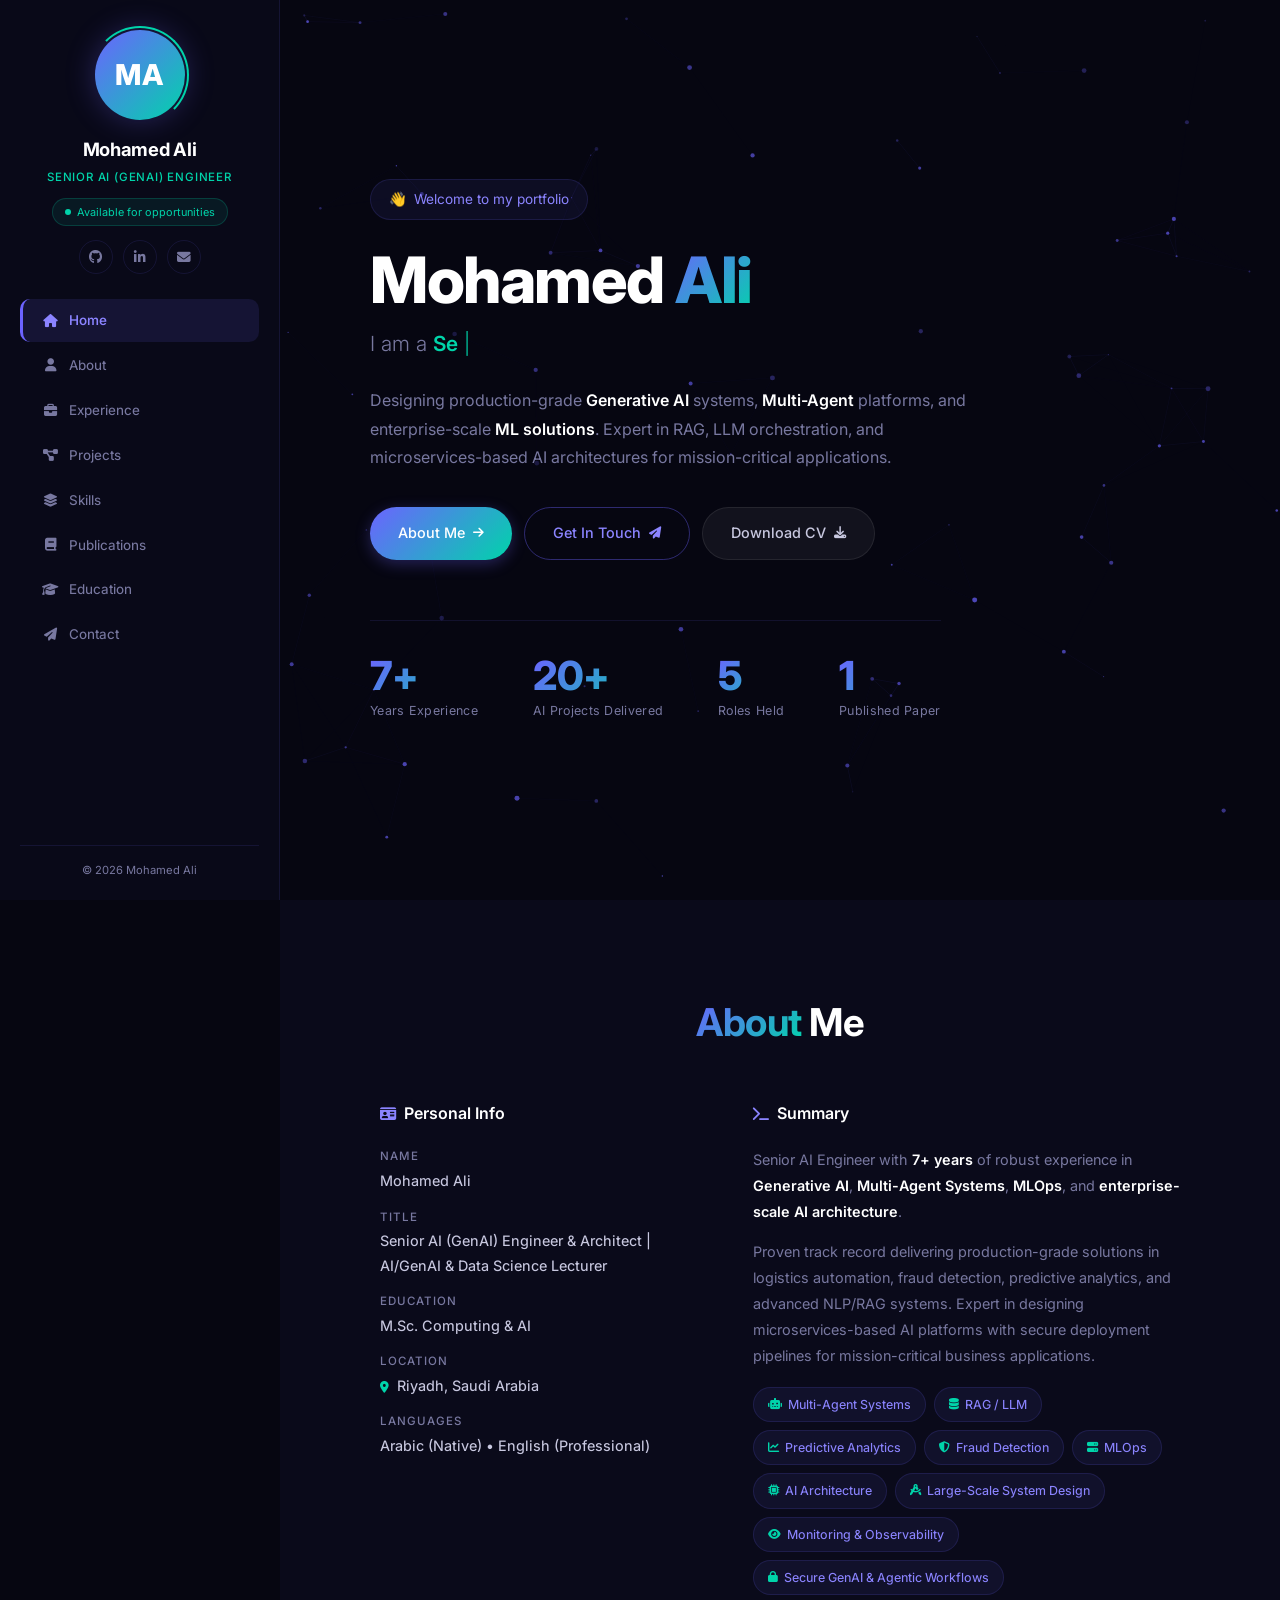
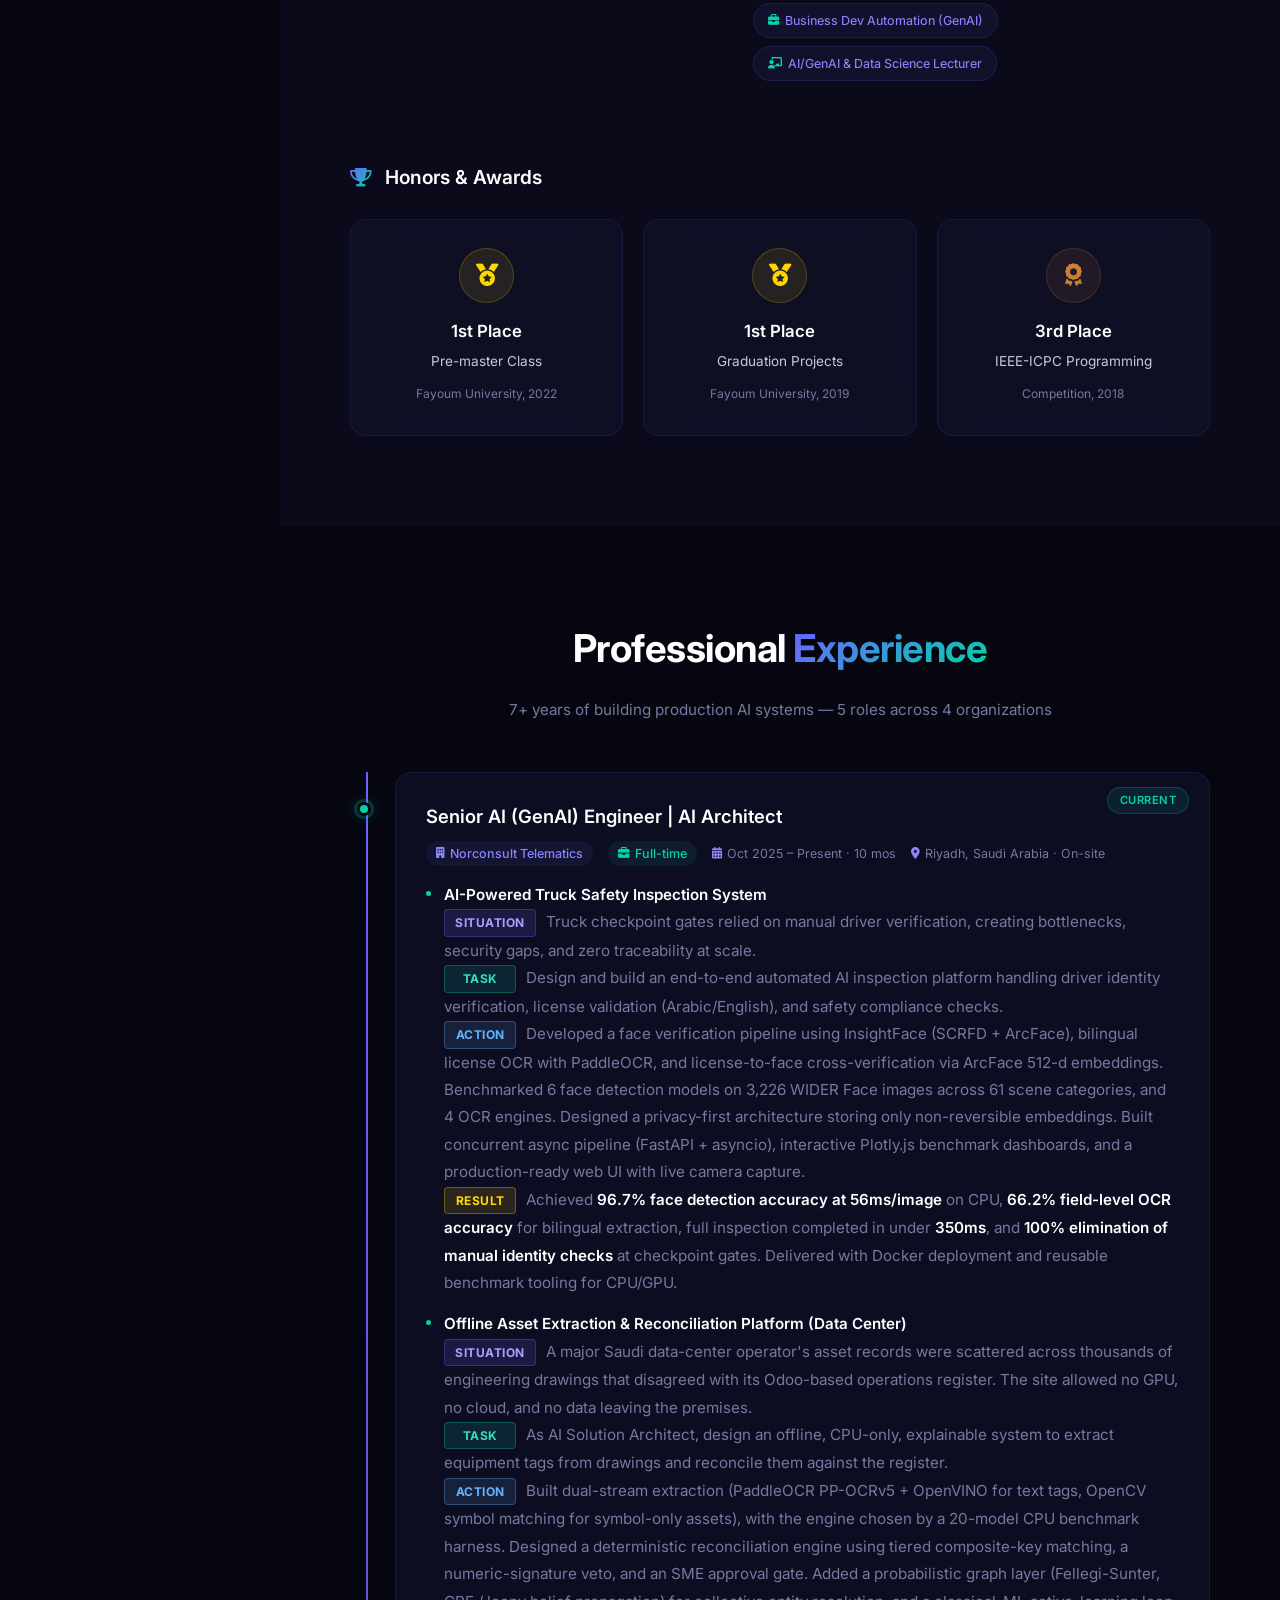
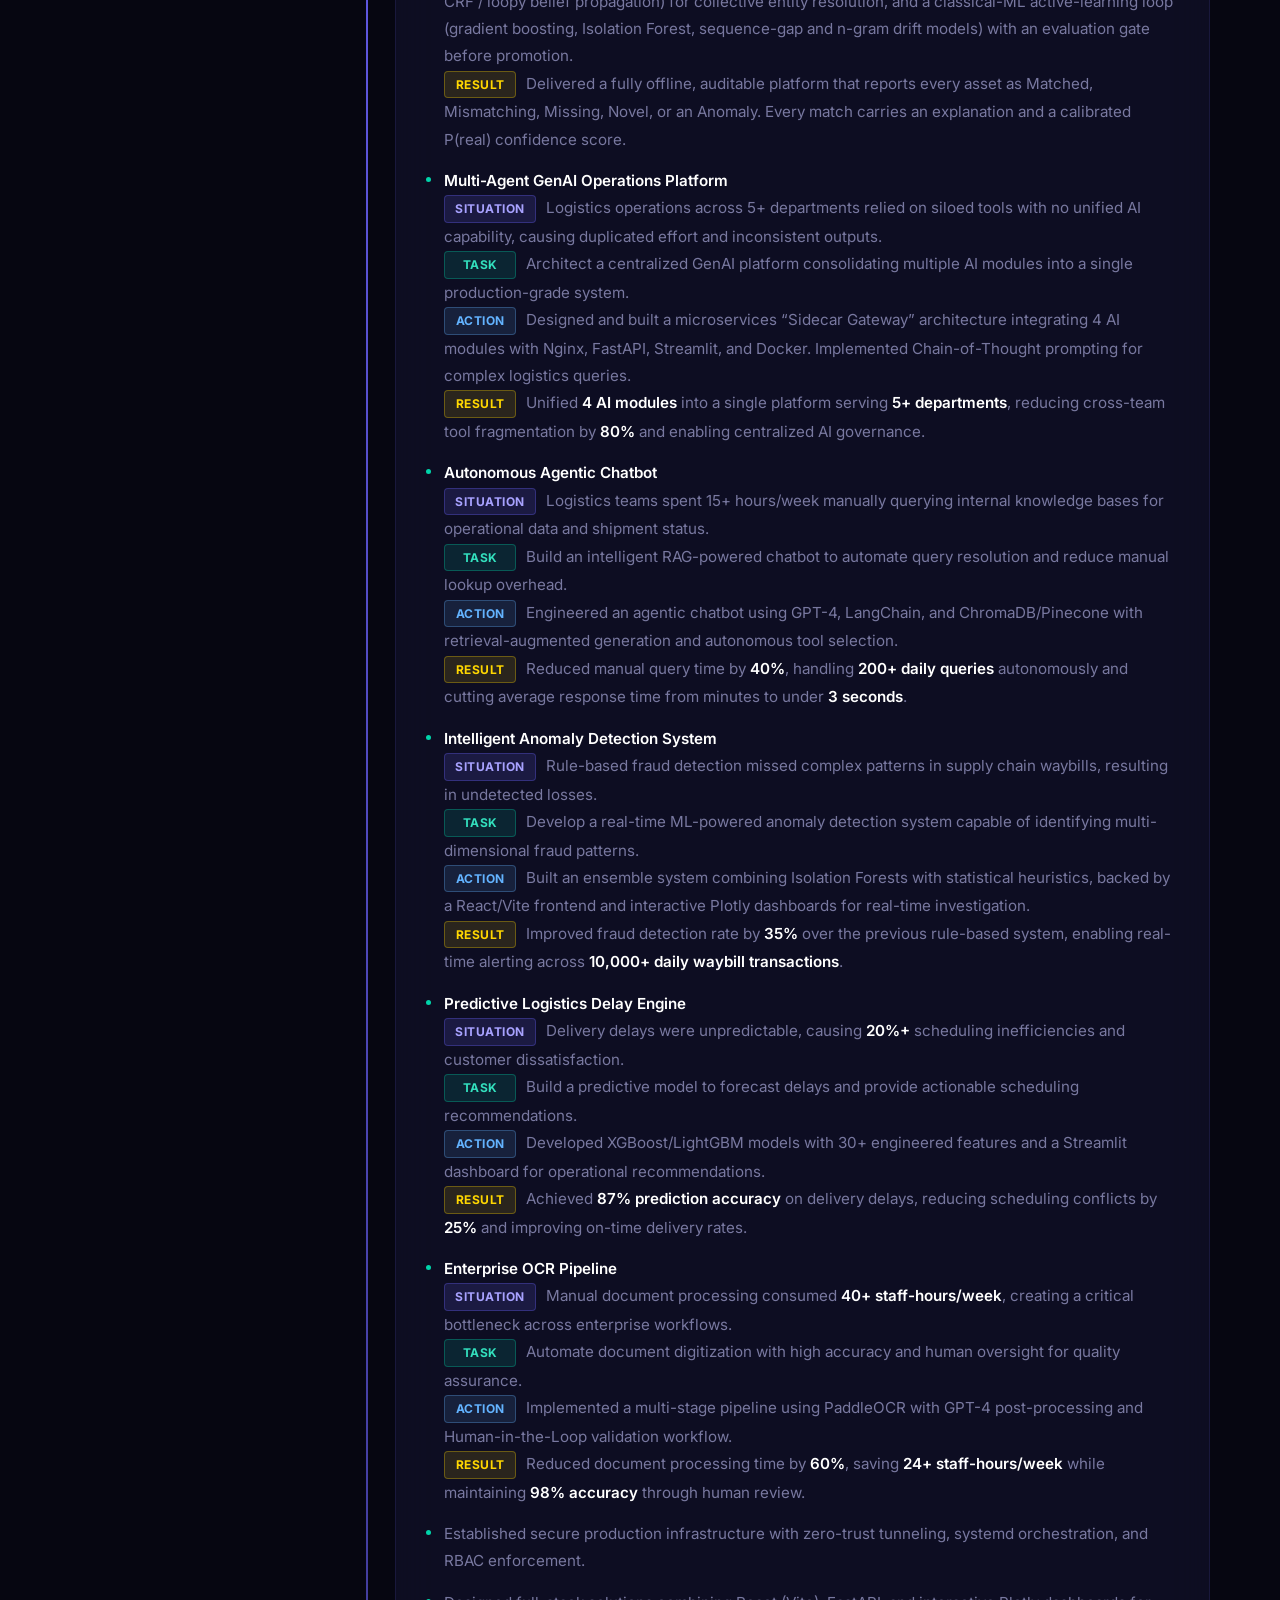
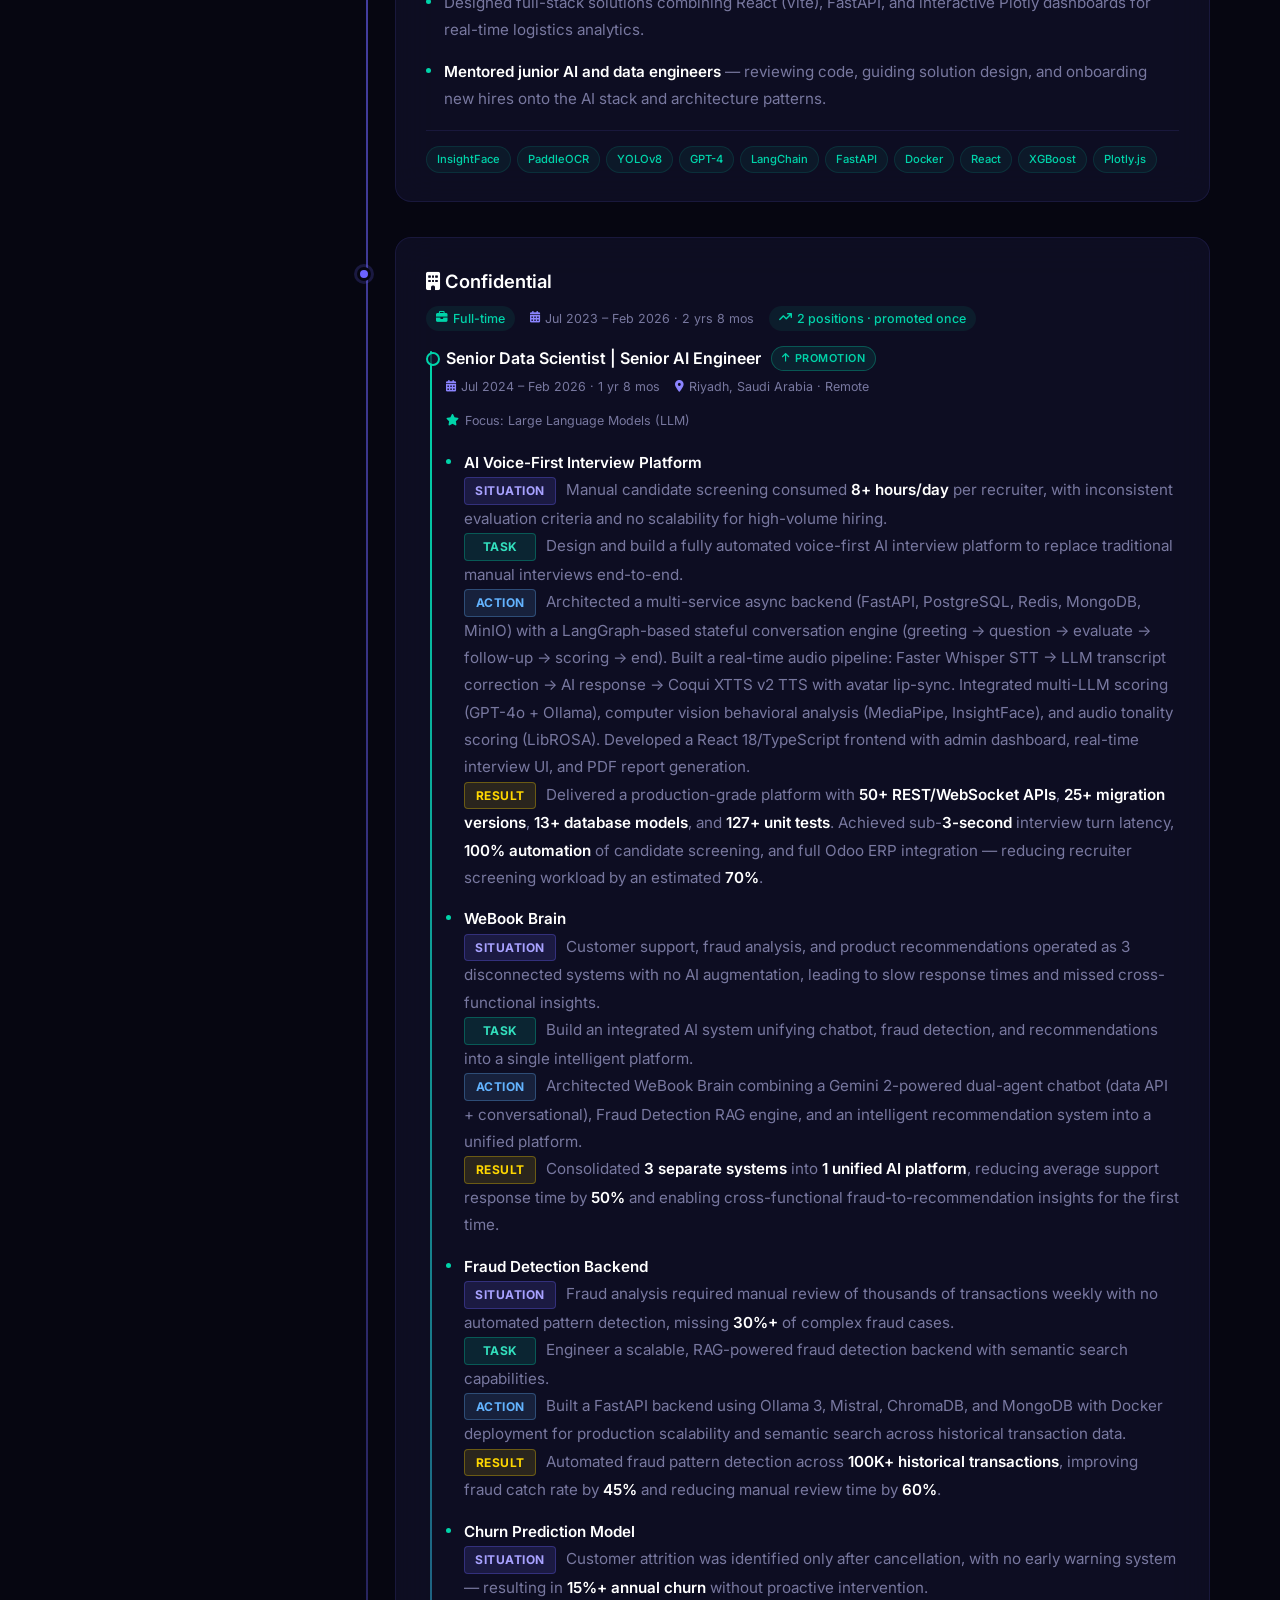
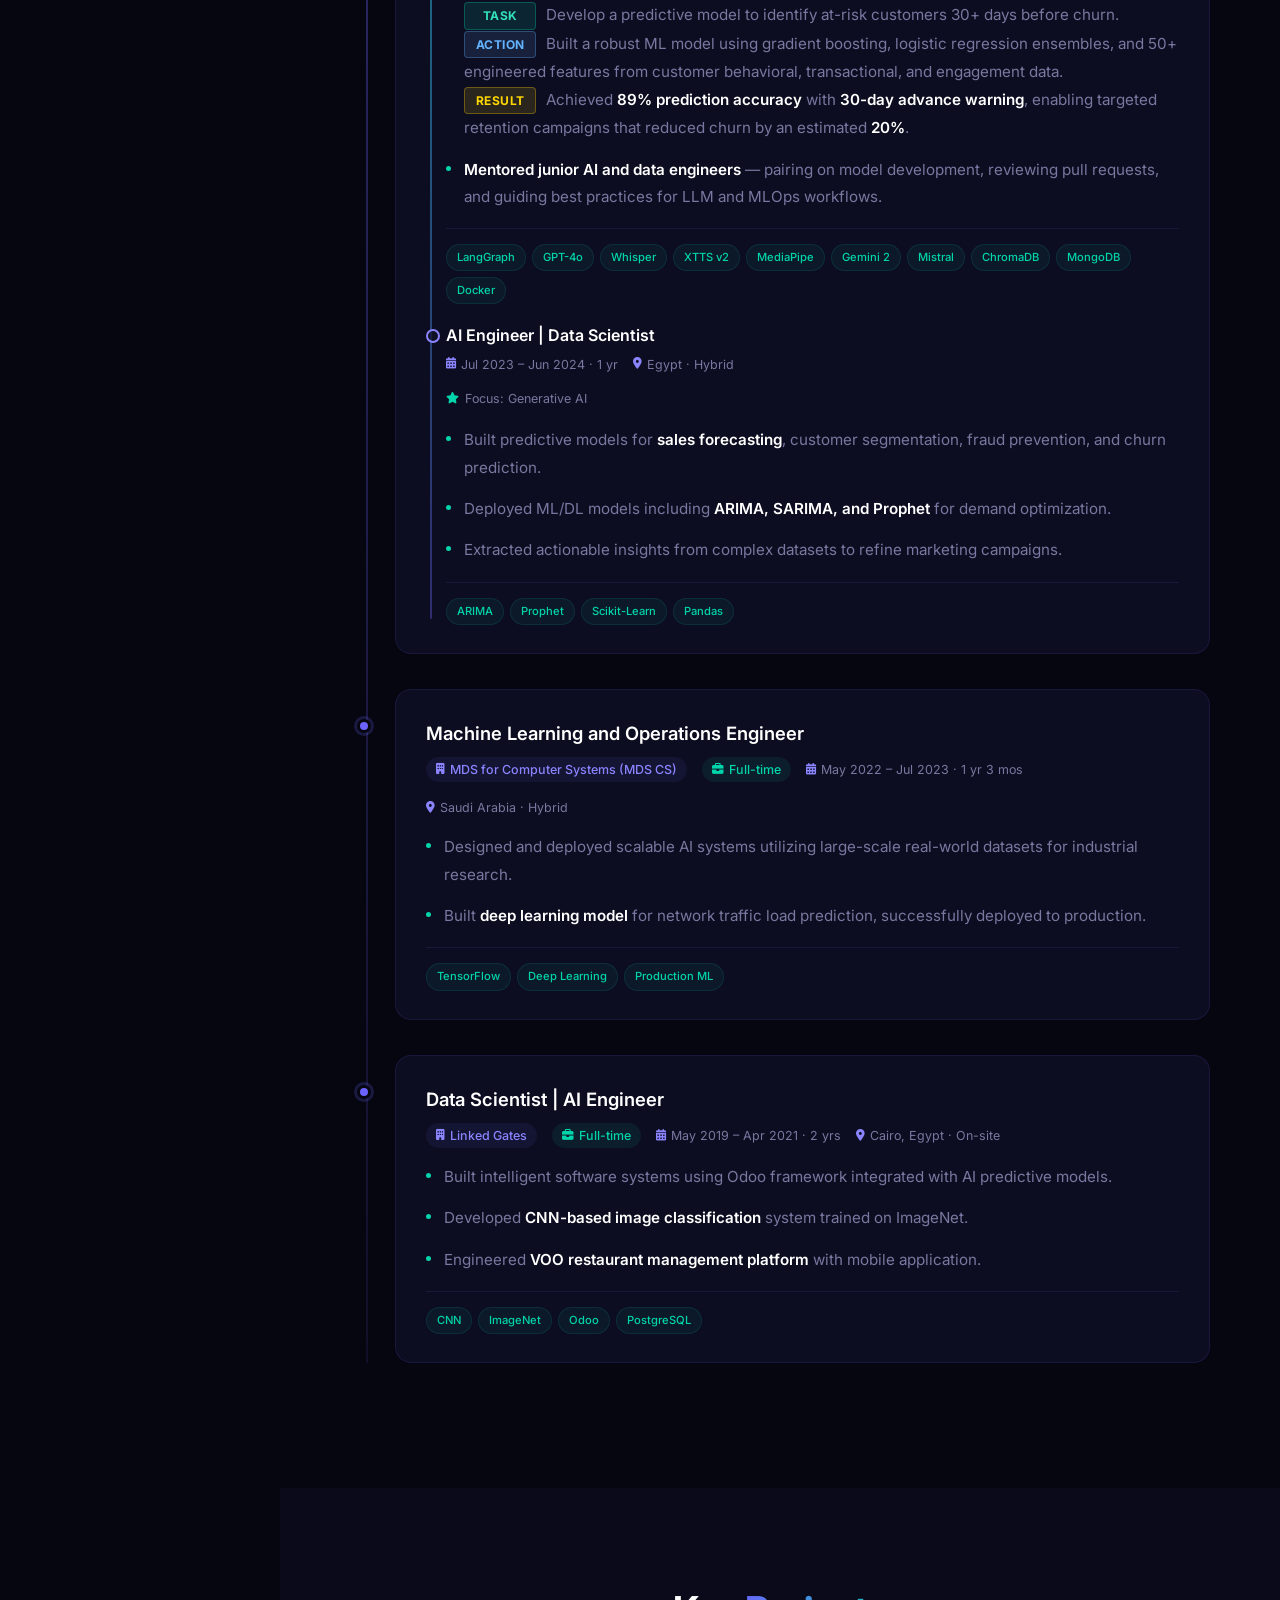
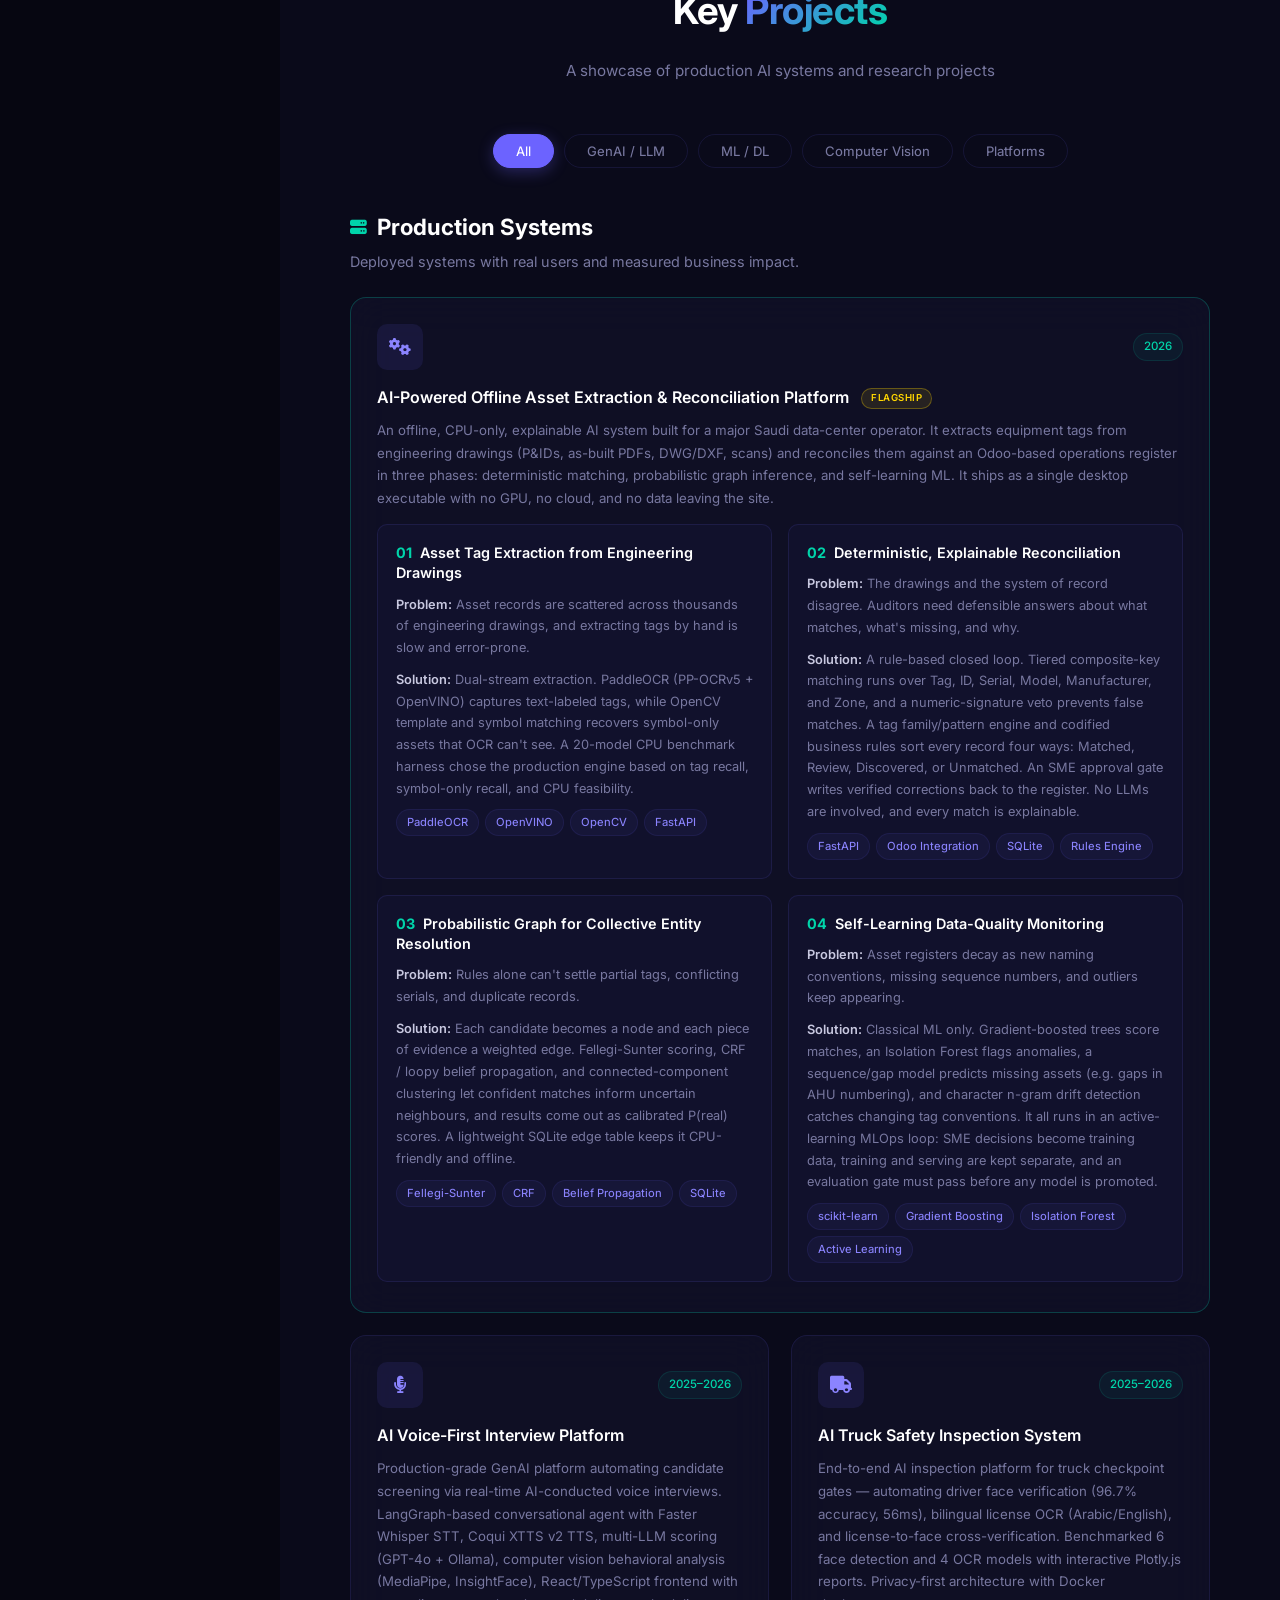
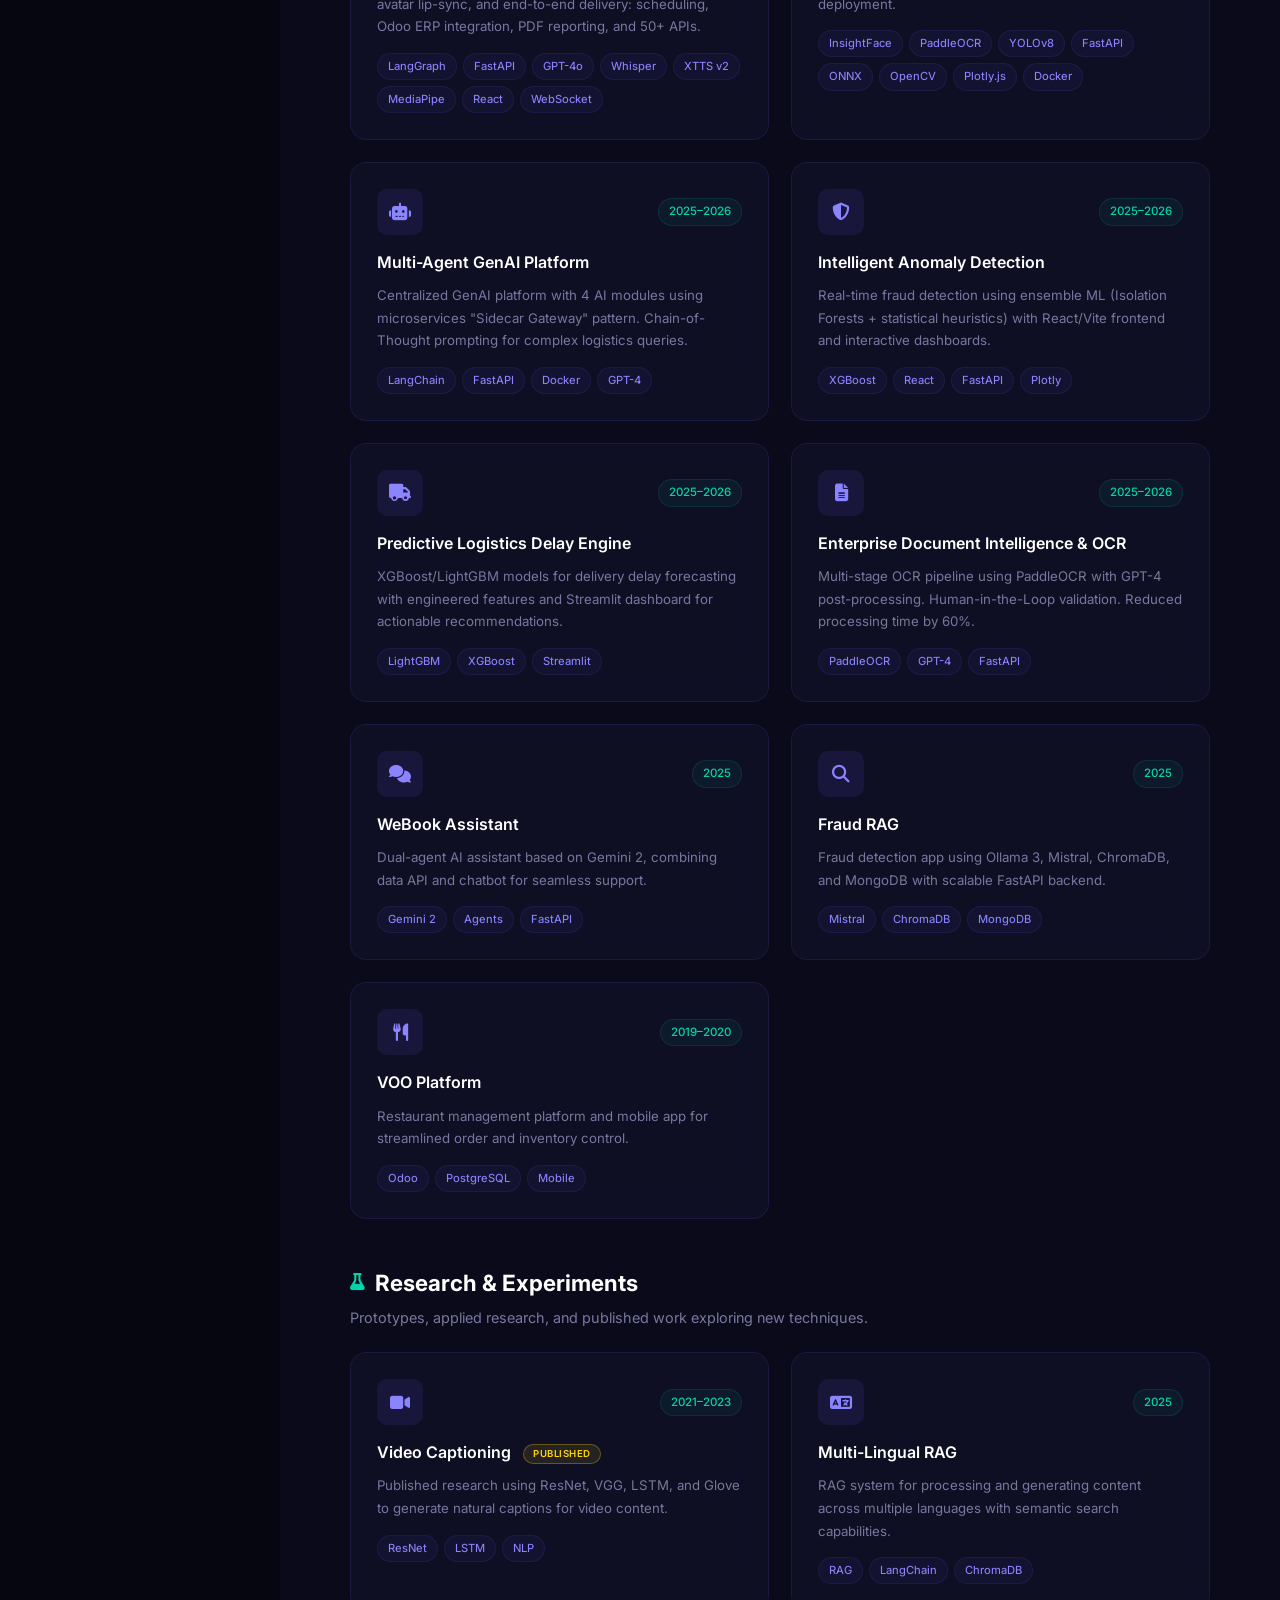
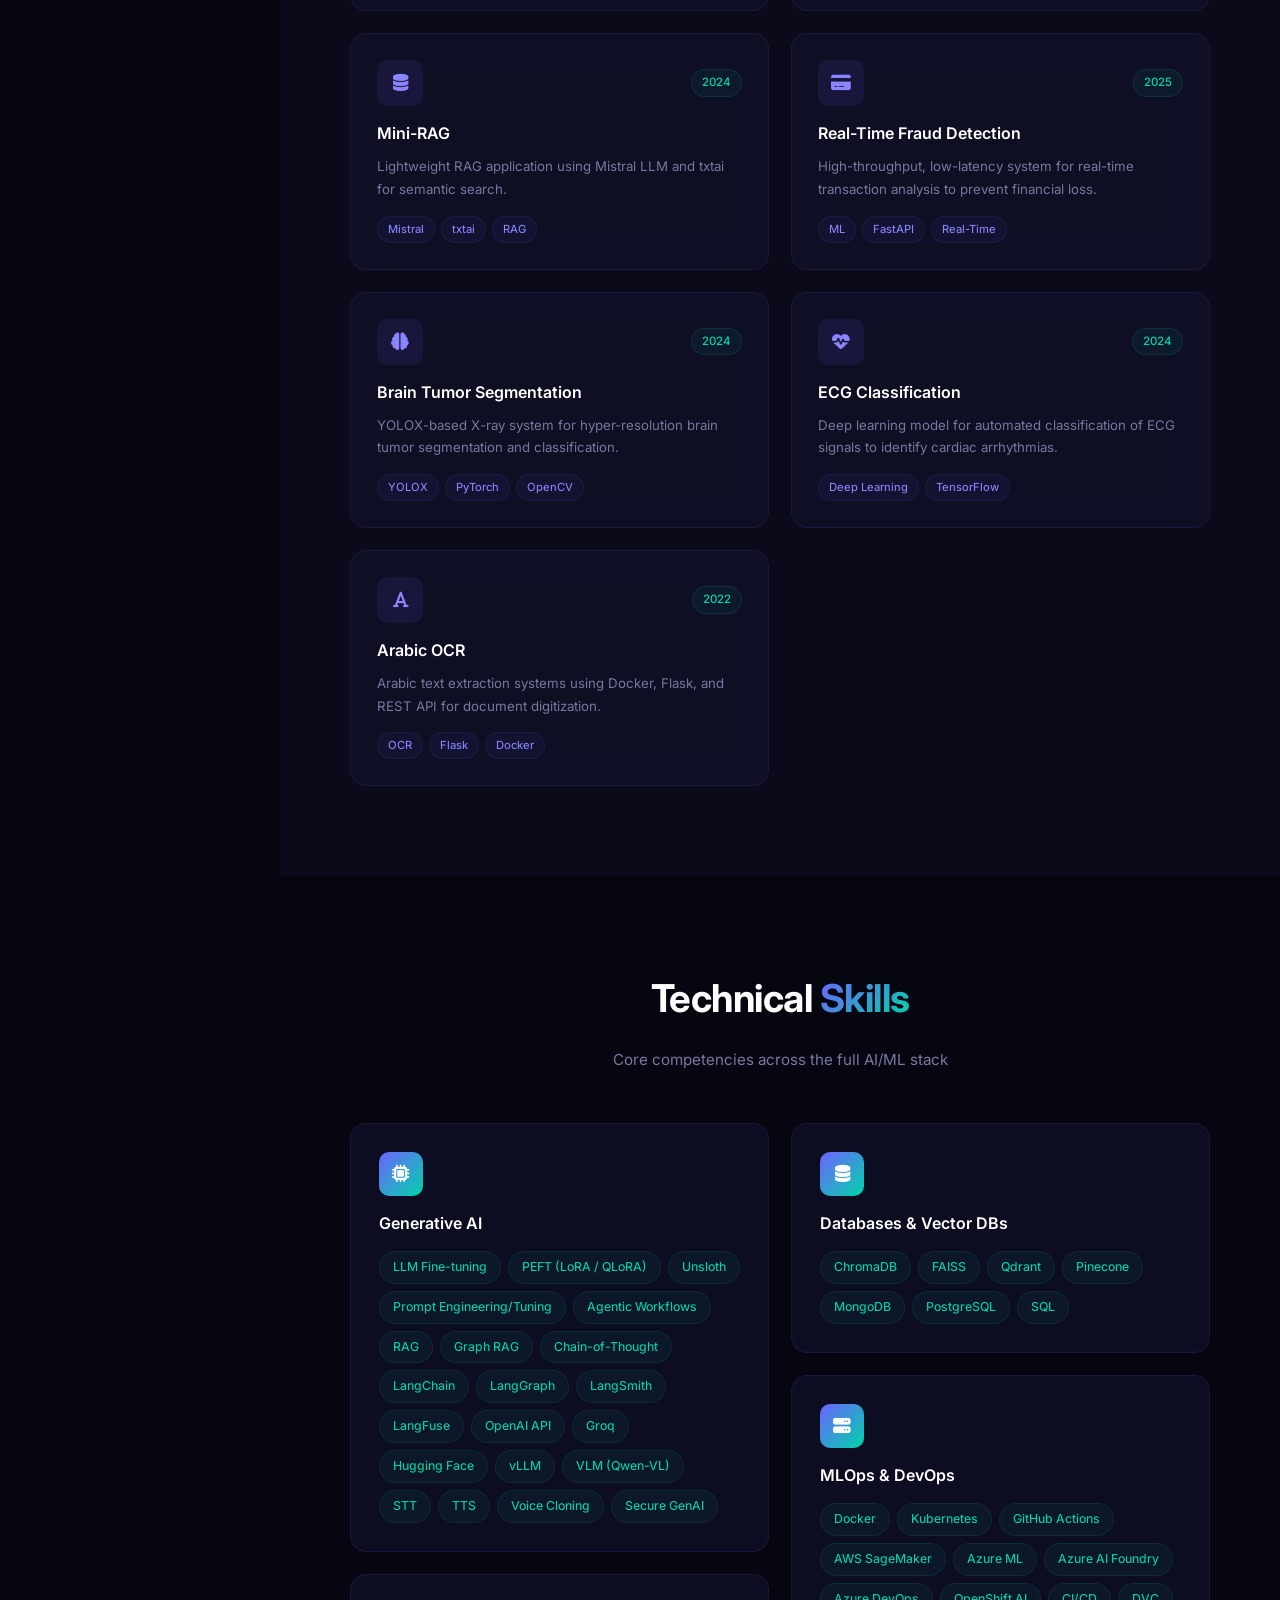
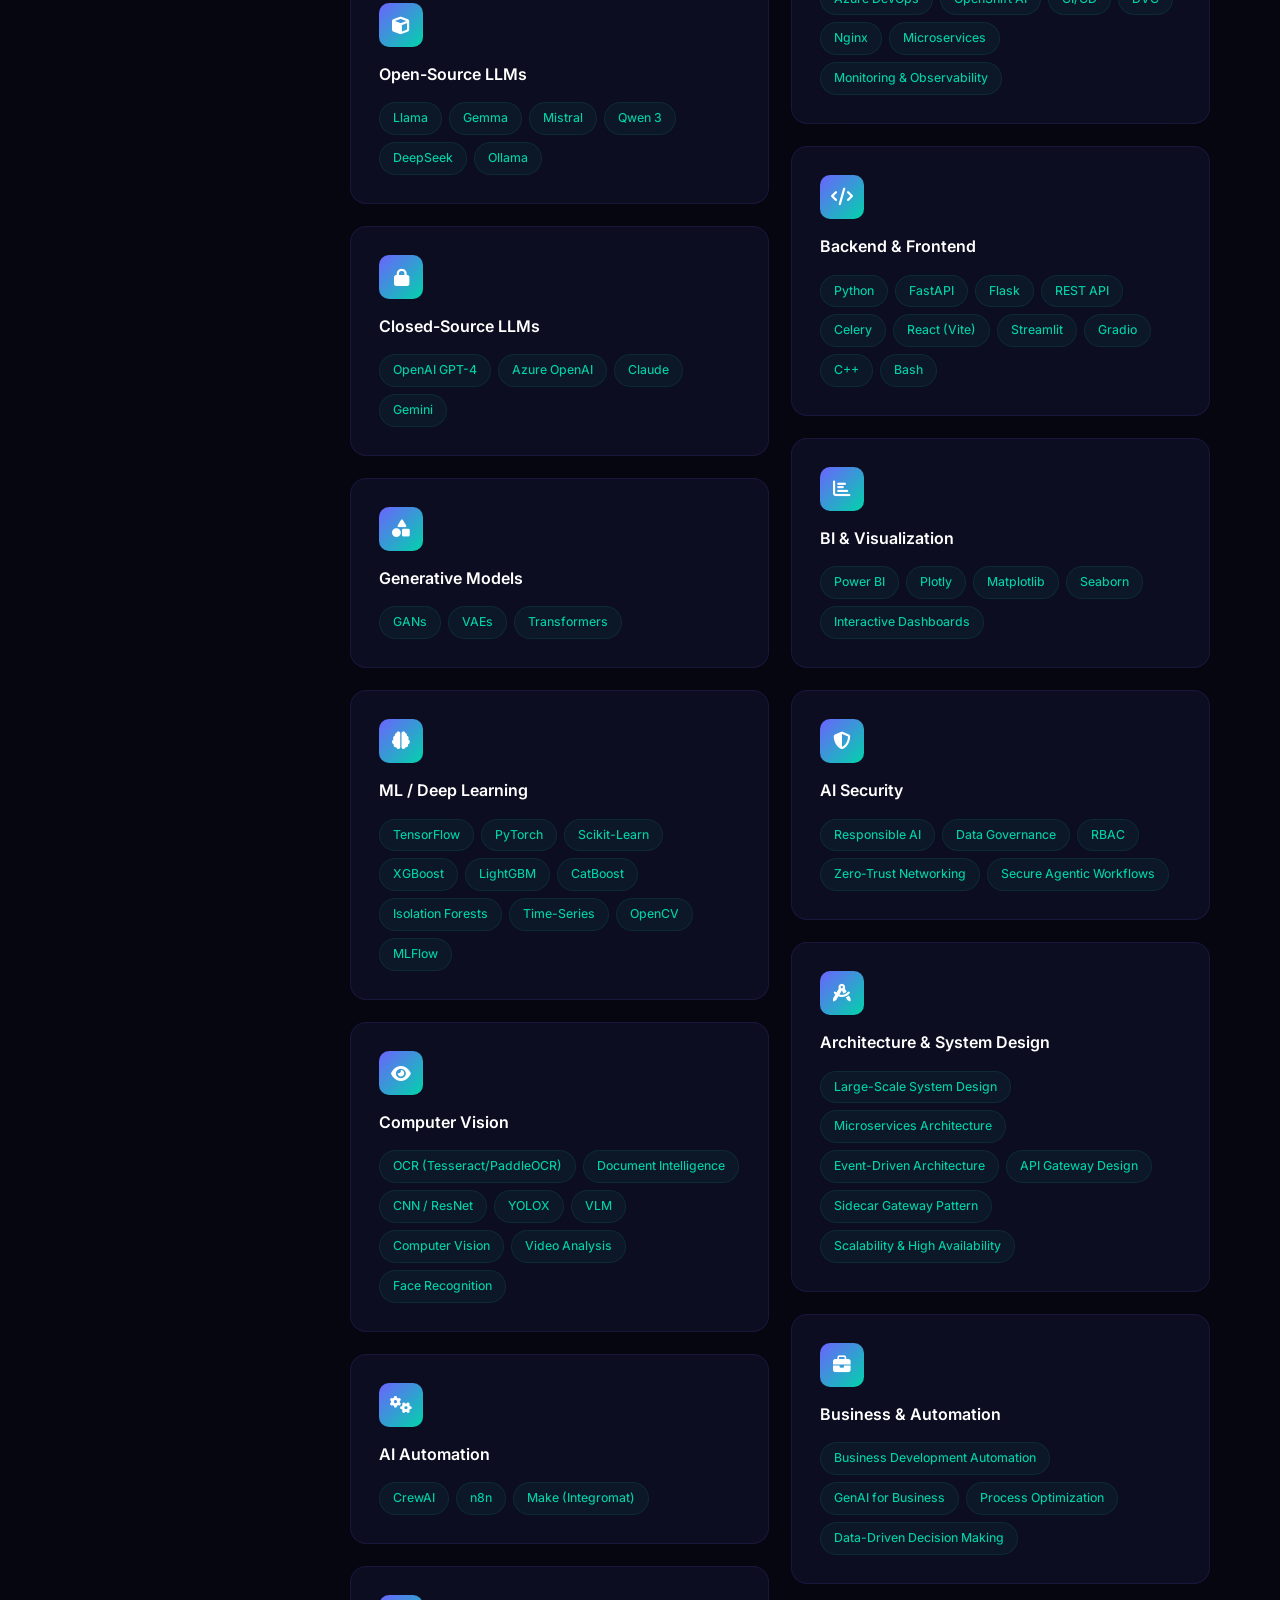
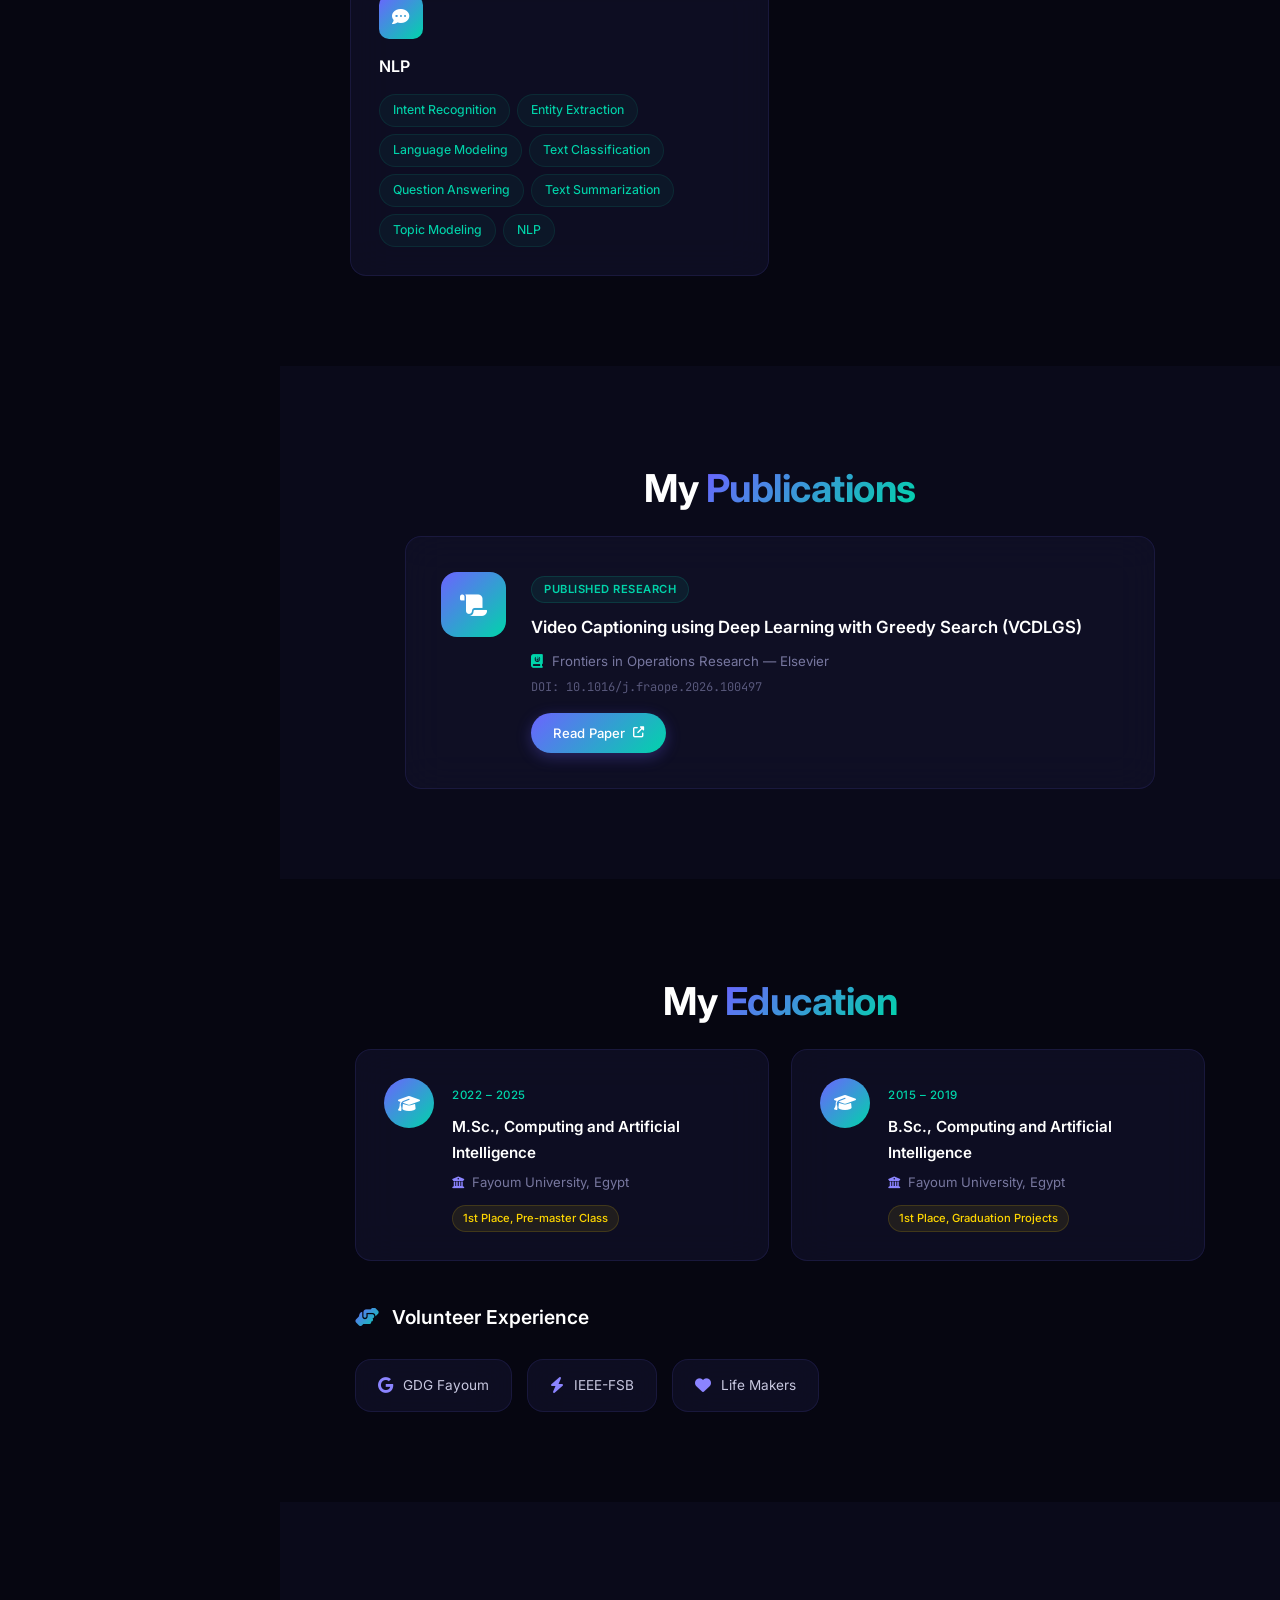
==== commit ca046a8a: "Expand the asset platform into a four-use-case flagship card Replace the Offline Asset Intelligence " ====
--- a/index.html
+++ b/index.html
@@ -290,6 +290,12 @@
                         <span class="star-label star-action">Action</span> Developed a face verification pipeline using InsightFace (SCRFD + ArcFace), bilingual license OCR with PaddleOCR, and license-to-face cross-verification via ArcFace 512-d embeddings. Benchmarked 6 face detection models on 3,226 WIDER Face images across 61 scene categories, and 4 OCR engines. Designed a privacy-first architecture storing only non-reversible embeddings. Built concurrent async pipeline (FastAPI + asyncio), interactive Plotly.js benchmark dashboards, and a production-ready web UI with live camera capture.<br>
                         <span class="star-label star-result">Result</span> Achieved <strong>96.7% face detection accuracy at 56ms/image</strong> on CPU, <strong>66.2% field-level OCR accuracy</strong> for bilingual extraction, full inspection completed in under <strong>350ms</strong>, and <strong>100% elimination of manual identity checks</strong> at checkpoint gates. Delivered with Docker deployment and reusable benchmark tooling for CPU/GPU.</li>
 
+                    <li><strong>Offline Asset Extraction &amp; Reconciliation Platform (Data Center)</strong><br>
+                        <span class="star-label star-situation">Situation</span> A major Saudi data-center operator's asset records were scattered across thousands of engineering drawings that disagreed with its Odoo-based operations register. The site allowed no GPU, no cloud, and no data leaving the premises.<br>
+                        <span class="star-label star-task">Task</span> As AI Solution Architect, design an offline, CPU-only, explainable system to extract equipment tags from drawings and reconcile them against the register.<br>
+                        <span class="star-label star-action">Action</span> Built dual-stream extraction (PaddleOCR PP-OCRv5 + OpenVINO for text tags, OpenCV symbol matching for symbol-only assets), with the engine chosen by a 20-model CPU benchmark harness. Designed a deterministic reconciliation engine using tiered composite-key matching, a numeric-signature veto, and an SME approval gate. Added a probabilistic graph layer (Fellegi-Sunter, CRF / loopy belief propagation) for collective entity resolution, and a classical-ML active-learning loop (gradient boosting, Isolation Forest, sequence-gap and n-gram drift models) with an evaluation gate before promotion.<br>
+                        <span class="star-label star-result">Result</span> Delivered a fully offline, auditable platform that reports every asset as Matched, Mismatching, Missing, Novel, or an Anomaly. Every match carries an explanation and a calibrated P(real) confidence score.</li>
+
                     <li><strong>Multi-Agent GenAI Operations Platform</strong><br>
                         <span class="star-label star-situation">Situation</span> Logistics operations across 5+ departments relied on siloed tools with no unified AI capability, causing duplicated effort and inconsistent outputs.<br>
                         <span class="star-label star-task">Task</span> Architect a centralized GenAI platform consolidating multiple AI modules into a single production-grade system.<br>
@@ -473,6 +479,42 @@
     <p class="group-note">Deployed systems with real users and measured business impact.</p>
     <div class="project-grid">
 
+        <div class="project-card glass-card featured-case" data-category="ml cv platform">
+            <div class="project-card-glow"></div>
+            <div class="project-header">
+                <div class="project-icon"><i class="fas fa-cogs"></i></div>
+                <span class="project-year">2026</span>
+            </div>
+            <h3>AI-Powered Offline Asset Extraction &amp; Reconciliation Platform <span class="card-flag">Flagship</span></h3>
+            <p>An offline, CPU-only, explainable AI system built for a major Saudi data-center operator. It extracts equipment tags from engineering drawings (P&amp;IDs, as-built PDFs, DWG/DXF, scans) and reconciles them against an Odoo-based operations register in three phases: deterministic matching, probabilistic graph inference, and self-learning ML. It ships as a single desktop executable with no GPU, no cloud, and no data leaving the site.</p>
+            <div class="case-grid">
+                <div class="case-item">
+                    <h4><span class="case-num">01</span> Asset Tag Extraction from Engineering Drawings</h4>
+                    <p><strong>Problem:</strong> Asset records are scattered across thousands of engineering drawings, and extracting tags by hand is slow and error-prone.</p>
+                    <p><strong>Solution:</strong> Dual-stream extraction. PaddleOCR (PP-OCRv5 + OpenVINO) captures text-labeled tags, while OpenCV template and symbol matching recovers symbol-only assets that OCR can't see. A 20-model CPU benchmark harness chose the production engine based on tag recall, symbol-only recall, and CPU feasibility.</p>
+                    <div class="project-tags"><span>PaddleOCR</span><span>OpenVINO</span><span>OpenCV</span><span>FastAPI</span></div>
+                </div>
+                <div class="case-item">
+                    <h4><span class="case-num">02</span> Deterministic, Explainable Reconciliation</h4>
+                    <p><strong>Problem:</strong> The drawings and the system of record disagree. Auditors need defensible answers about what matches, what's missing, and why.</p>
+                    <p><strong>Solution:</strong> A rule-based closed loop. Tiered composite-key matching runs over Tag, ID, Serial, Model, Manufacturer, and Zone, and a numeric-signature veto prevents false matches. A tag family/pattern engine and codified business rules sort every record four ways: Matched, Review, Discovered, or Unmatched. An SME approval gate writes verified corrections back to the register. No LLMs are involved, and every match is explainable.</p>
+                    <div class="project-tags"><span>FastAPI</span><span>Odoo Integration</span><span>SQLite</span><span>Rules Engine</span></div>
+                </div>
+                <div class="case-item">
+                    <h4><span class="case-num">03</span> Probabilistic Graph for Collective Entity Resolution</h4>
+                    <p><strong>Problem:</strong> Rules alone can't settle partial tags, conflicting serials, and duplicate records.</p>
+                    <p><strong>Solution:</strong> Each candidate becomes a node and each piece of evidence a weighted edge. Fellegi-Sunter scoring, CRF / loopy belief propagation, and connected-component clustering let confident matches inform uncertain neighbours, and results come out as calibrated P(real) scores. A lightweight SQLite edge table keeps it CPU-friendly and offline.</p>
+                    <div class="project-tags"><span>Fellegi-Sunter</span><span>CRF</span><span>Belief Propagation</span><span>SQLite</span></div>
+                </div>
+                <div class="case-item">
+                    <h4><span class="case-num">04</span> Self-Learning Data-Quality Monitoring</h4>
+                    <p><strong>Problem:</strong> Asset registers decay as new naming conventions, missing sequence numbers, and outliers keep appearing.</p>
+                    <p><strong>Solution:</strong> Classical ML only. Gradient-boosted trees score matches, an Isolation Forest flags anomalies, a sequence/gap model predicts missing assets (e.g. gaps in AHU numbering), and character n-gram drift detection catches changing tag conventions. It all runs in an active-learning MLOps loop: SME decisions become training data, training and serving are kept separate, and an evaluation gate must pass before any model is promoted.</p>
+                    <div class="project-tags"><span>scikit-learn</span><span>Gradient Boosting</span><span>Isolation Forest</span><span>Active Learning</span></div>
+                </div>
+            </div>
+        </div>
+
         <div class="project-card glass-card" data-category="genai platform cv">
             <div class="project-card-glow"></div>
             <div class="project-header">
@@ -496,19 +538,6 @@
             <p>End-to-end AI inspection platform for truck checkpoint gates &mdash; automating driver face verification (96.7% accuracy, 56ms), bilingual license OCR (Arabic/English), and license-to-face cross-verification. Benchmarked 6 face detection and 4 OCR models with interactive Plotly.js reports. Privacy-first architecture with Docker deployment.</p>
             <div class="project-tags">
                 <span>InsightFace</span><span>PaddleOCR</span><span>YOLOv8</span><span>FastAPI</span><span>ONNX</span><span>OpenCV</span><span>Plotly.js</span><span>Docker</span>
-            </div>
-        </div>
-
-        <div class="project-card glass-card" data-category="ml platform">
-            <div class="project-card-glow"></div>
-            <div class="project-header">
-                <div class="project-icon"><i class="fas fa-cogs"></i></div>
-                <span class="project-year">2026</span>
-            </div>
-            <h3>AI-Powered Offline Asset Intelligence Platform</h3>
-            <p>Enterprise asset intelligence platform for data-center engineering drawings. Extracts, validates, and reconciles equipment tags against asset registers using intelligent document processing, entity resolution (Fellegi-Sunter, CRF, Loopy Belief Propagation), and predictive ML with active learning. Processes PDF, DWG/DXF, scanned drawings, and legacy Office documents. Deploys as a single CPU-only desktop executable with no cloud dependency &mdash; fully offline, deterministic, explainable, and auditable.</p>
-            <div class="project-tags">
-                <span>PaddleOCR</span><span>PyMuPDF</span><span>ezdxf</span><span>scikit-learn</span><span>FastAPI</span><span>SQLite</span><span>Entity Resolution</span><span>Active Learning</span>
             </div>
         </div>
 
--- a/css/style.css
+++ b/css/style.css
@@ -1871,6 +1871,51 @@
     border-radius: 20px;
 }
 
+/* ===== Featured case study card (spans the full project grid) ===== */
+.project-card.featured-case {
+    grid-column: 1 / -1;
+    border-color: rgba(var(--accent-rgb), 0.25);
+}
+
+.case-grid {
+    display: grid;
+    grid-template-columns: repeat(auto-fit, minmax(min(260px, 100%), 1fr));
+    gap: 16px;
+    margin-bottom: 4px;
+    position: relative;
+    z-index: 1;
+}
+
+.case-item {
+    padding: 18px;
+    border-radius: var(--radius-sm);
+    background: rgba(var(--primary-rgb), 0.04);
+    border: 1px solid var(--border);
+}
+
+.case-item h4 {
+    font-size: 0.9rem;
+    color: var(--text-light);
+    font-weight: 600;
+    margin-bottom: 10px;
+    line-height: 1.4;
+}
+
+.case-num {
+    color: var(--accent);
+    font-weight: 700;
+    margin-right: 4px;
+}
+
+.project-card .case-item p {
+    font-size: 0.8rem;
+    margin-bottom: 10px;
+}
+
+.case-item p strong {
+    color: var(--text);
+}
+
 /* ===== Reduced motion: honor OS-level accessibility preference ===== */
 @media (prefers-reduced-motion: reduce) {
     *,
--- a/css/style.css
+++ b/css/style.css
@@ -1871,6 +1871,51 @@
     border-radius: 20px;
 }
 
+/* ===== Featured case study card (spans the full project grid) ===== */
+.project-card.featured-case {
+    grid-column: 1 / -1;
+    border-color: rgba(var(--accent-rgb), 0.25);
+}
+
+.case-grid {
+    display: grid;
+    grid-template-columns: repeat(auto-fit, minmax(min(260px, 100%), 1fr));
+    gap: 16px;
+    margin-bottom: 4px;
+    position: relative;
+    z-index: 1;
+}
+
+.case-item {
+    padding: 18px;
+    border-radius: var(--radius-sm);
+    background: rgba(var(--primary-rgb), 0.04);
+    border: 1px solid var(--border);
+}
+
+.case-item h4 {
+    font-size: 0.9rem;
+    color: var(--text-light);
+    font-weight: 600;
+    margin-bottom: 10px;
+    line-height: 1.4;
+}
+
+.case-num {
+    color: var(--accent);
+    font-weight: 700;
+    margin-right: 4px;
+}
+
+.project-card .case-item p {
+    font-size: 0.8rem;
+    margin-bottom: 10px;
+}
+
+.case-item p strong {
+    color: var(--text);
+}
+
 /* ===== Reduced motion: honor OS-level accessibility preference ===== */
 @media (prefers-reduced-motion: reduce) {
     *,
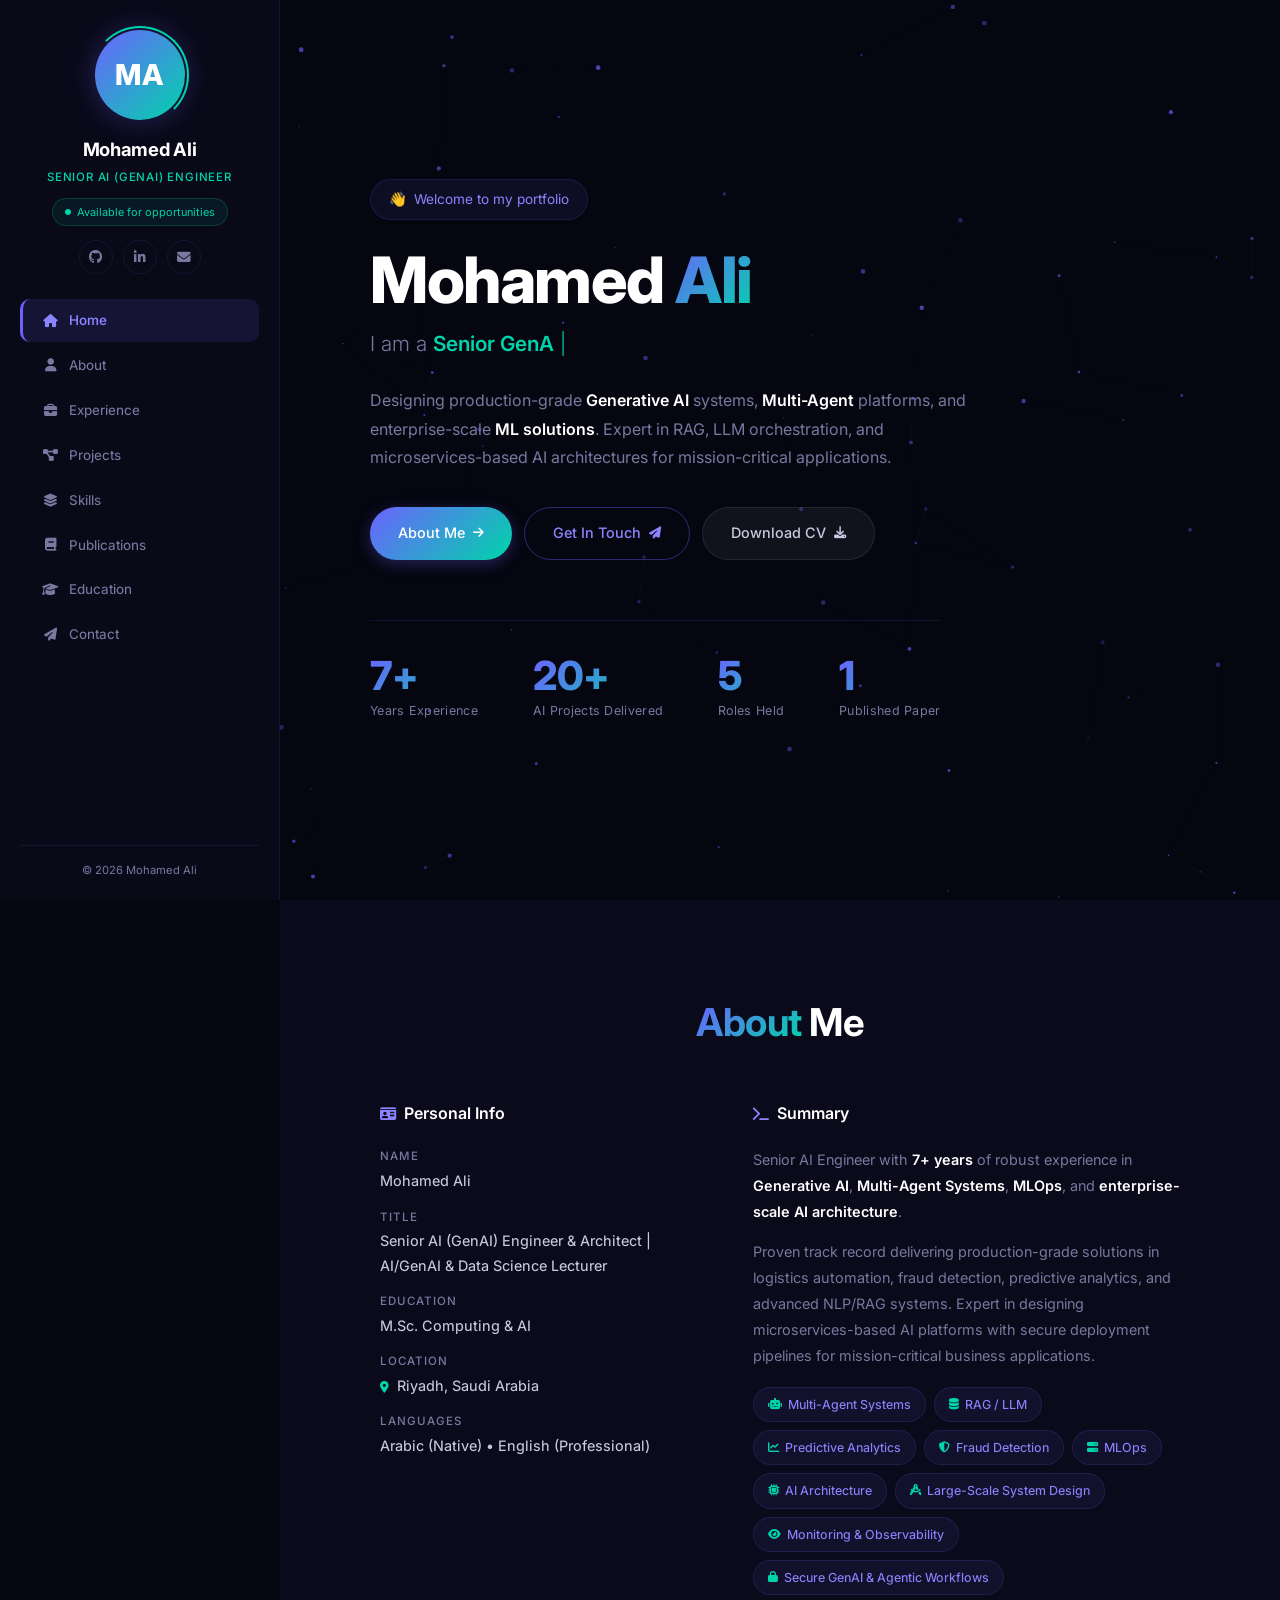
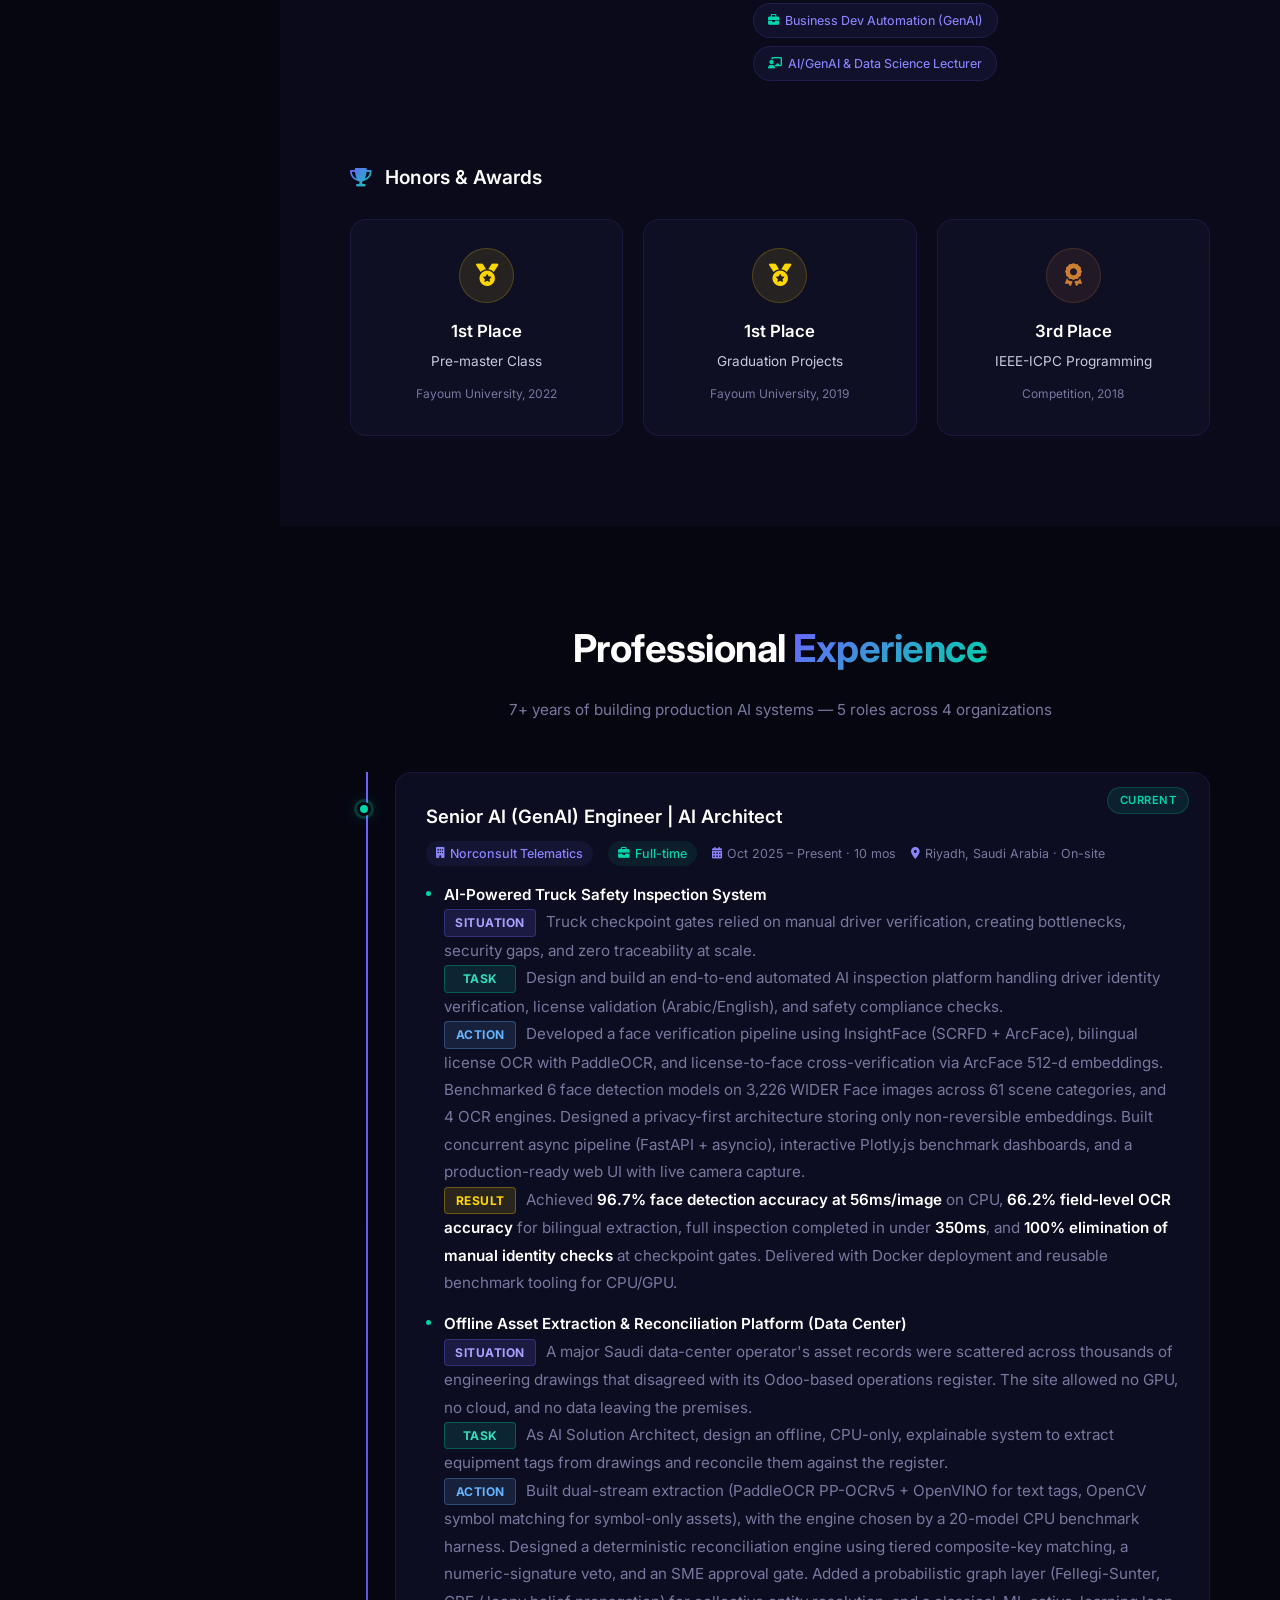
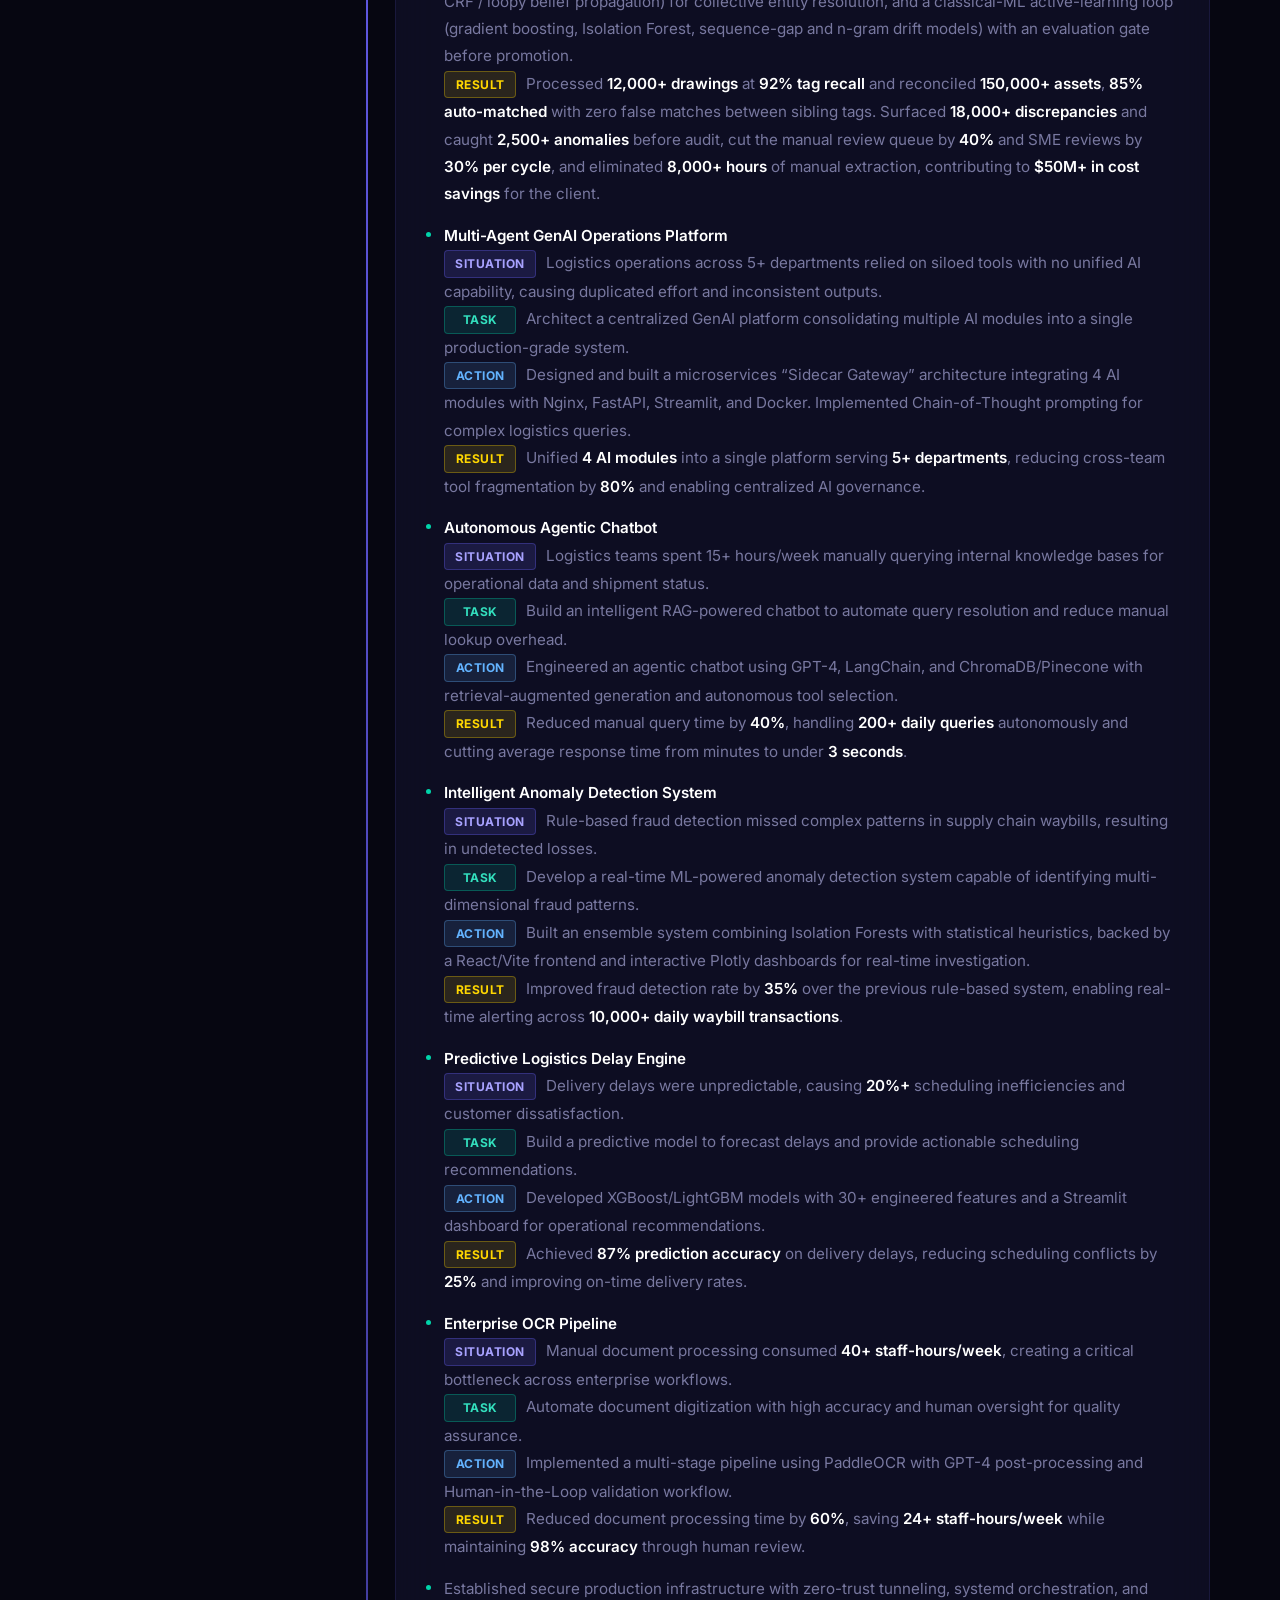
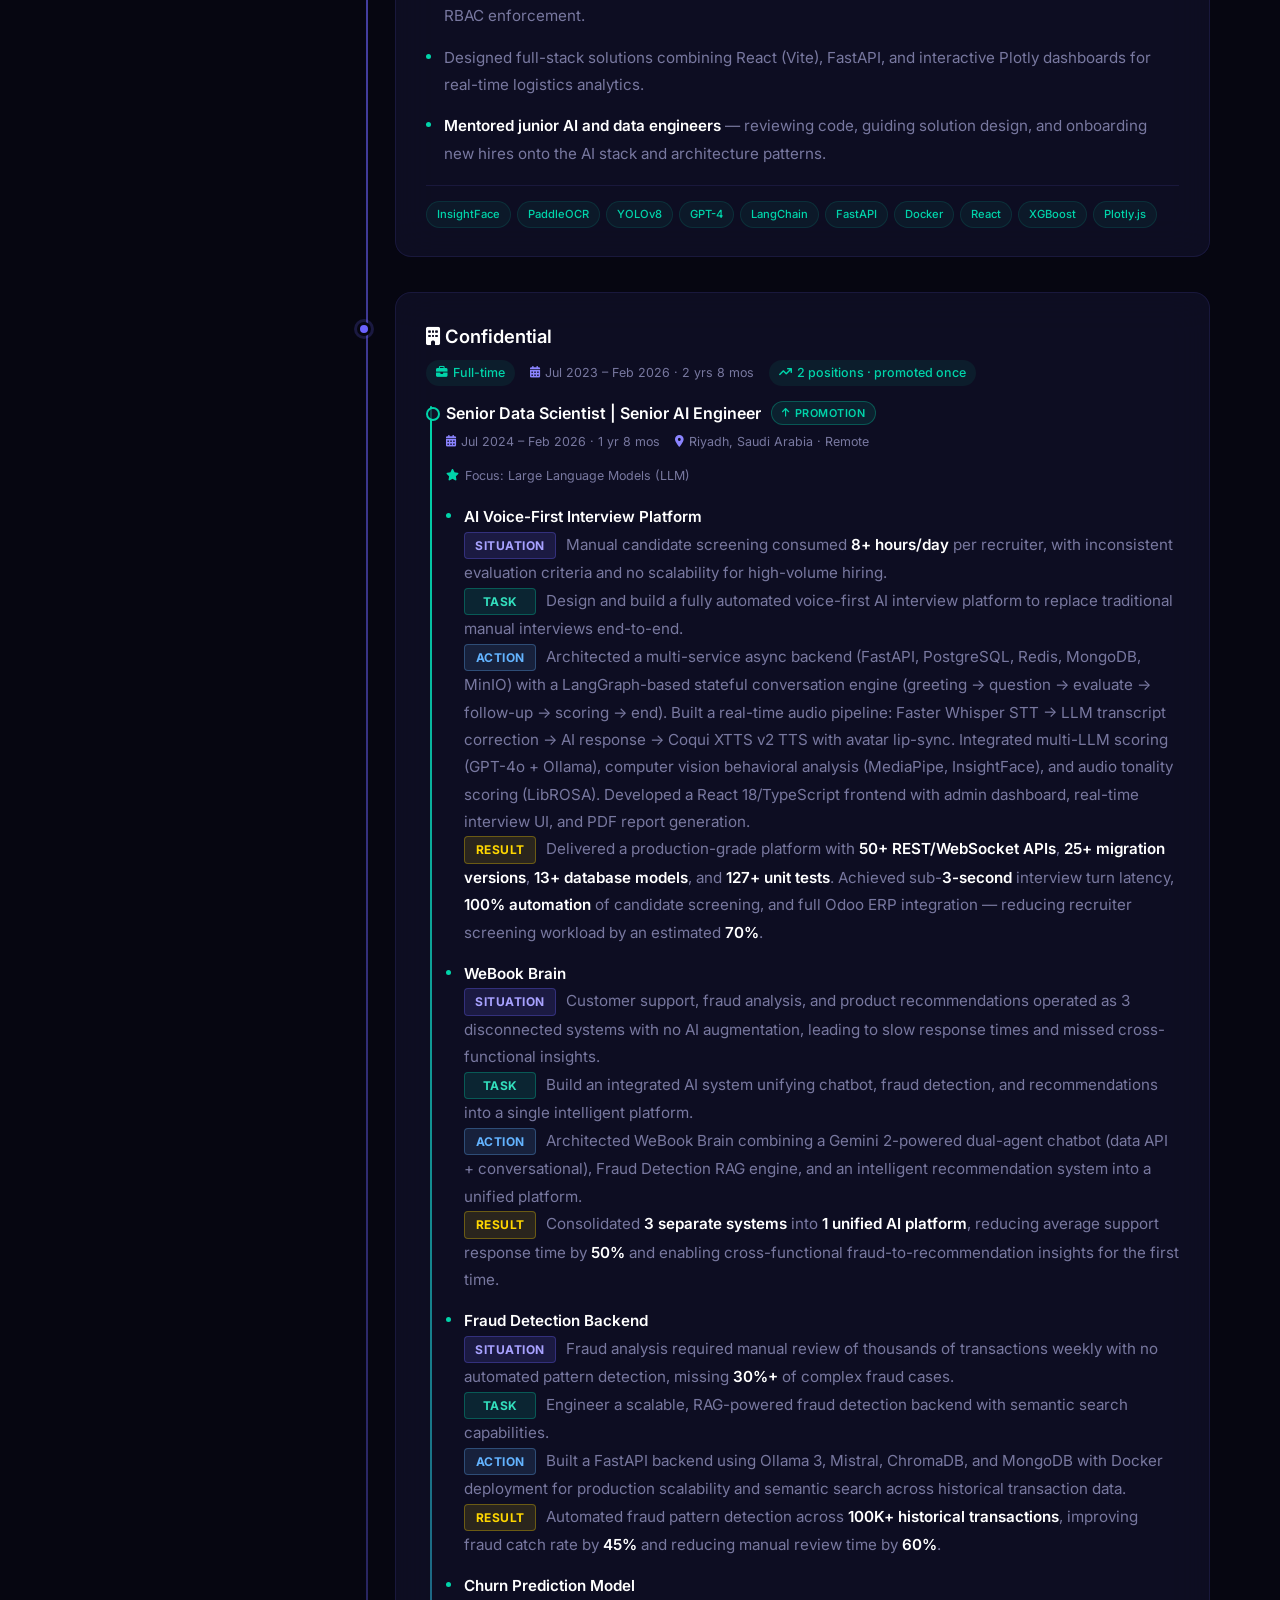
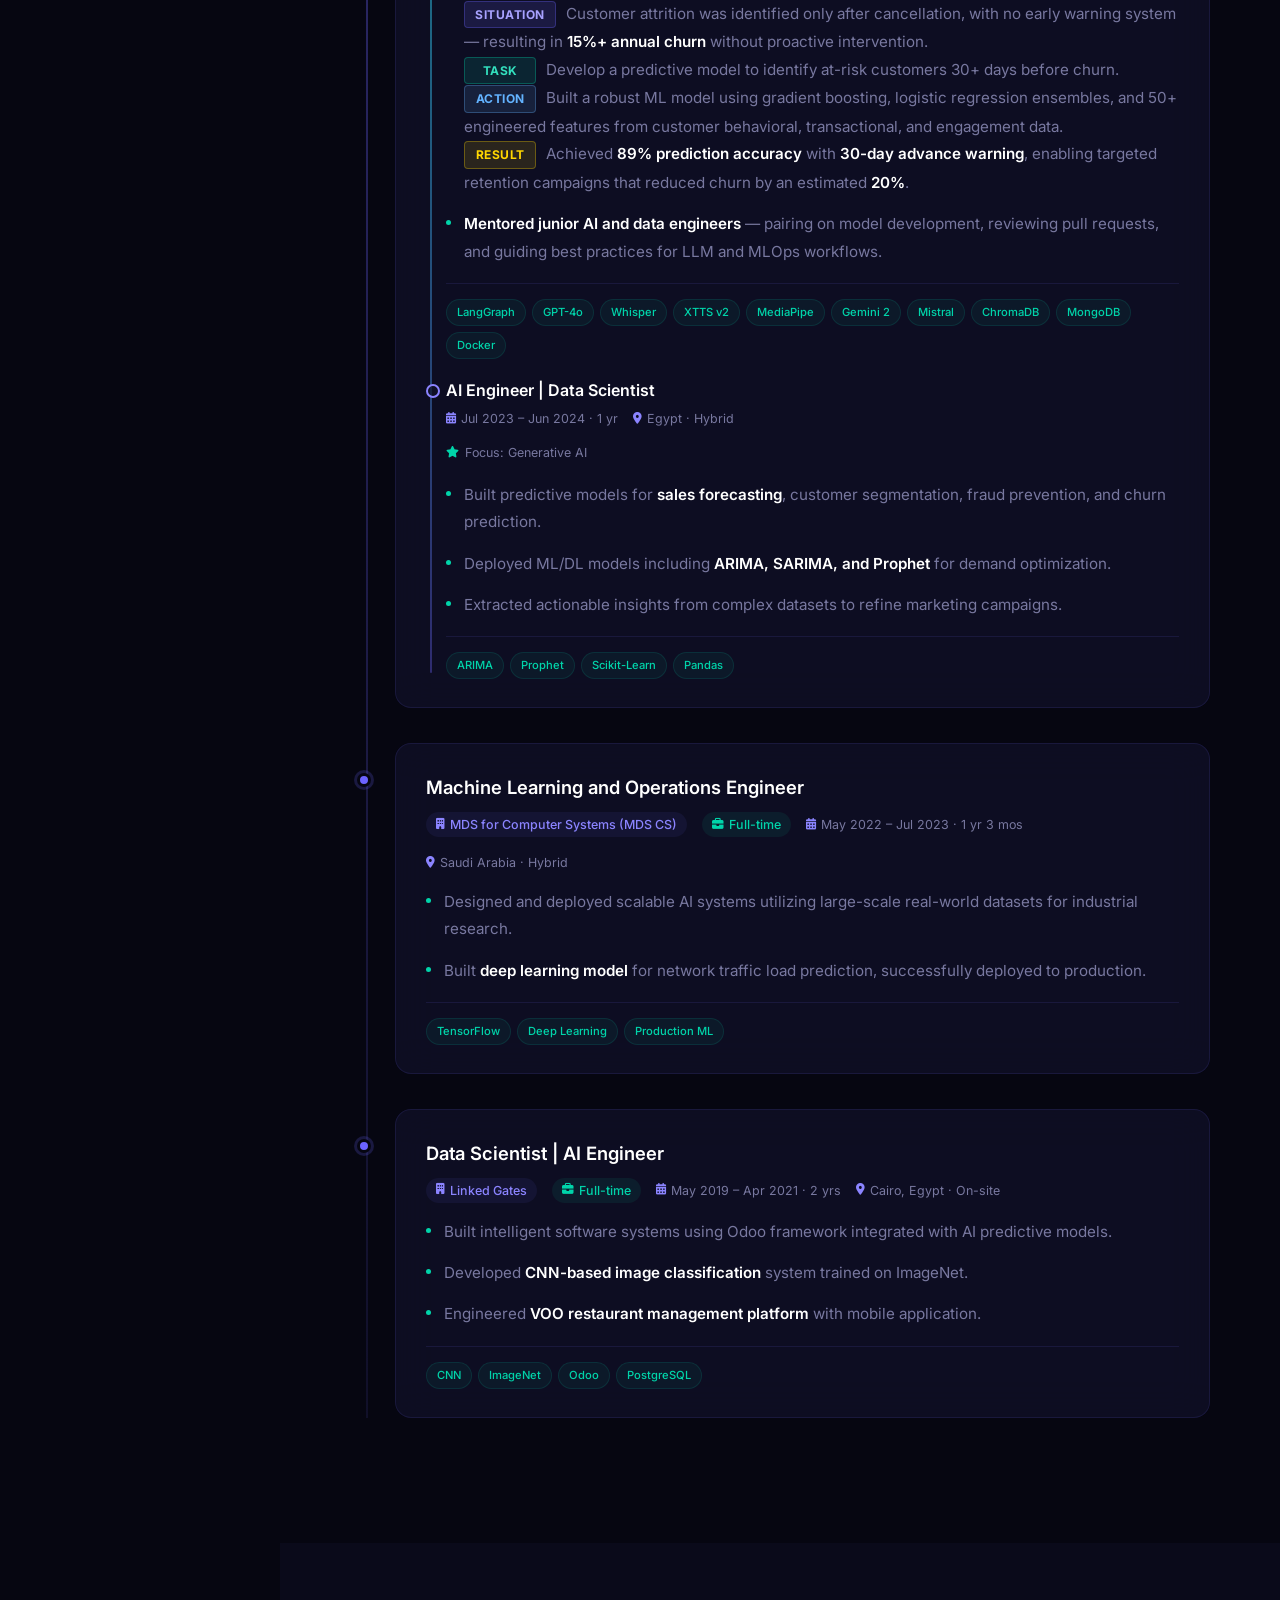
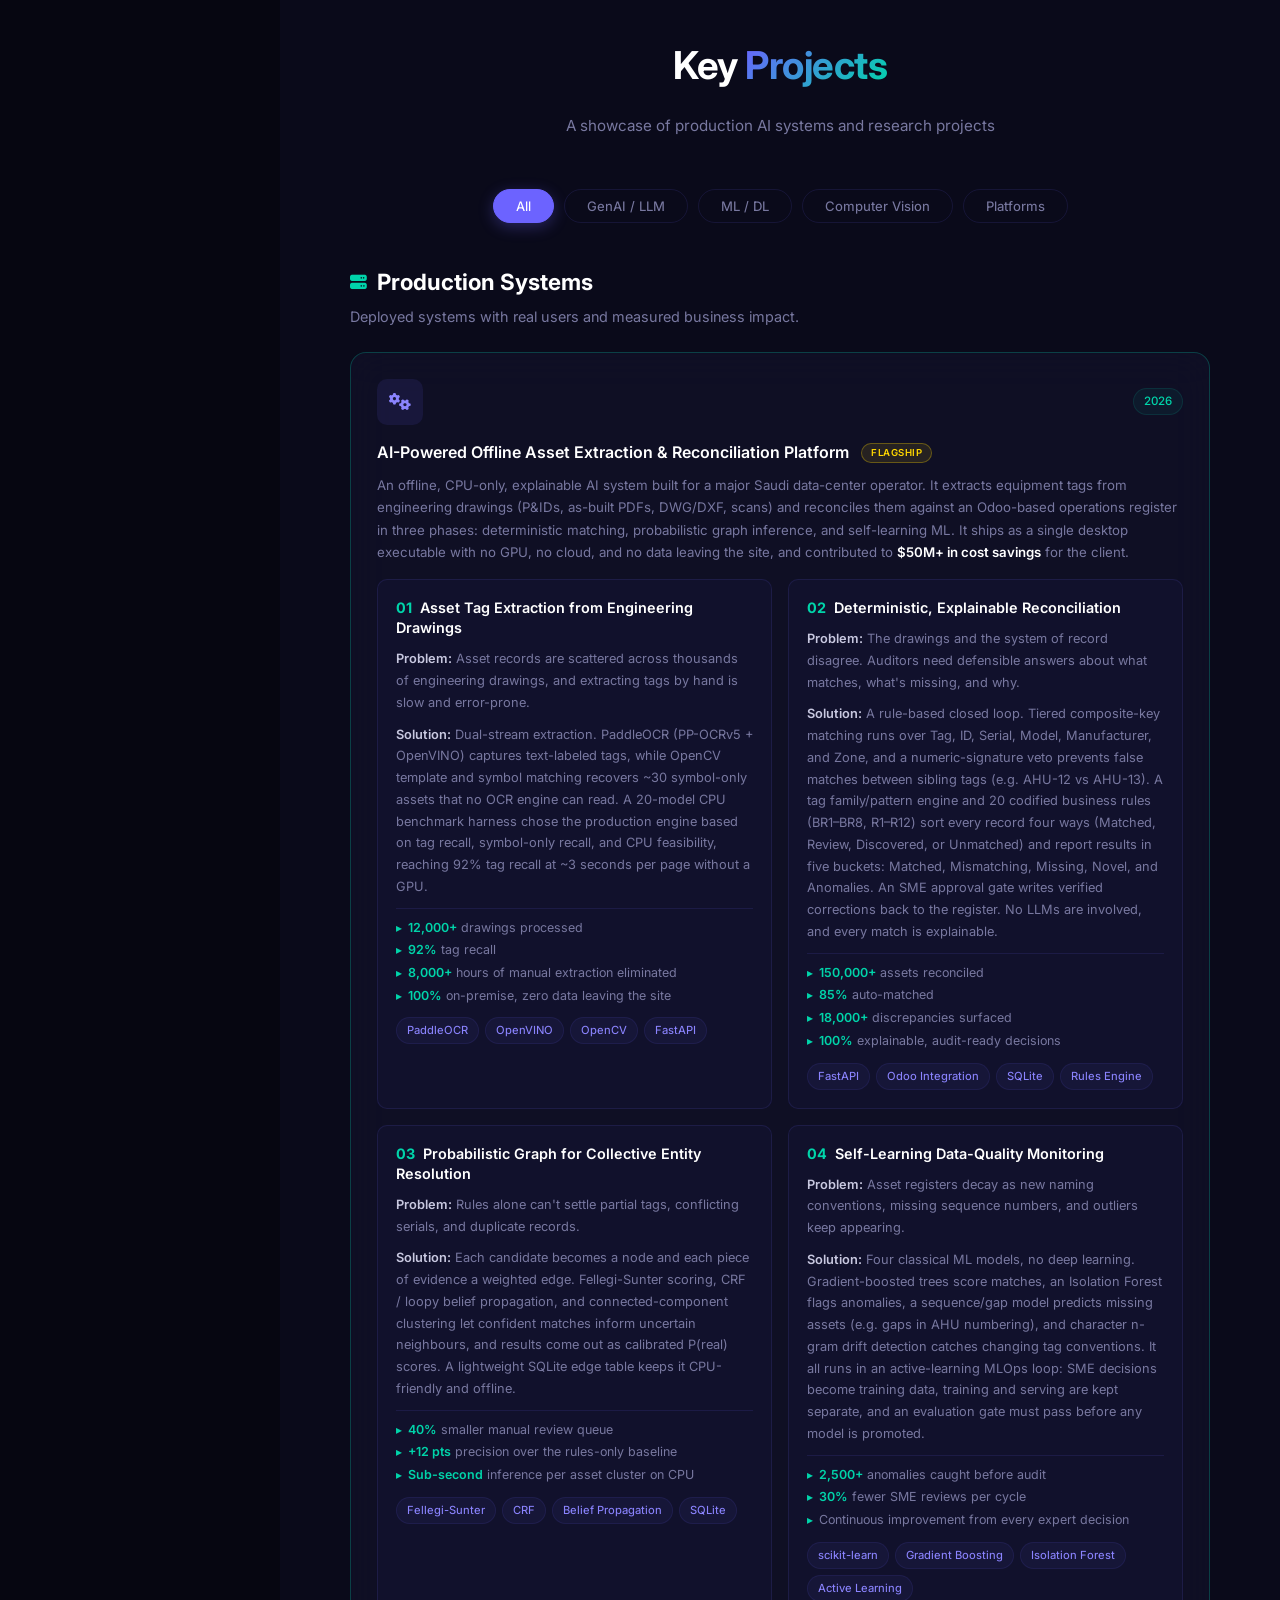
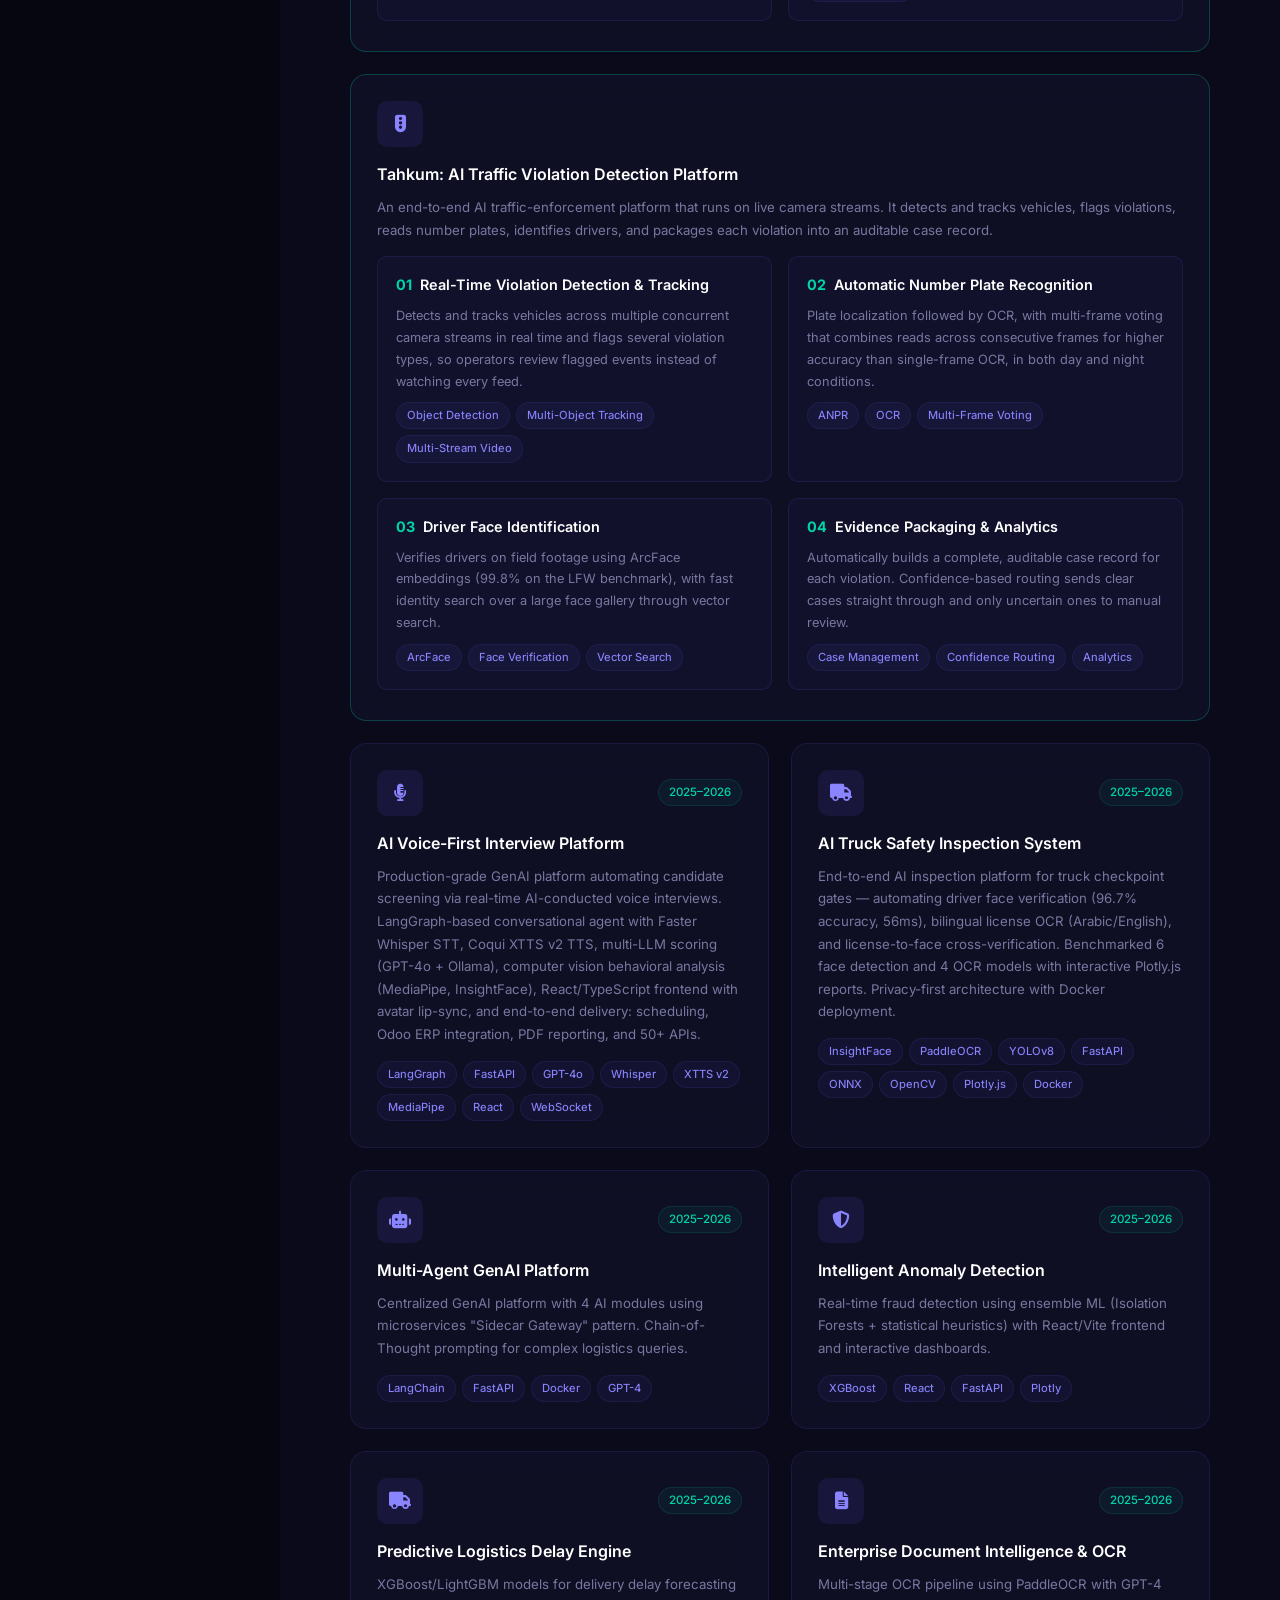
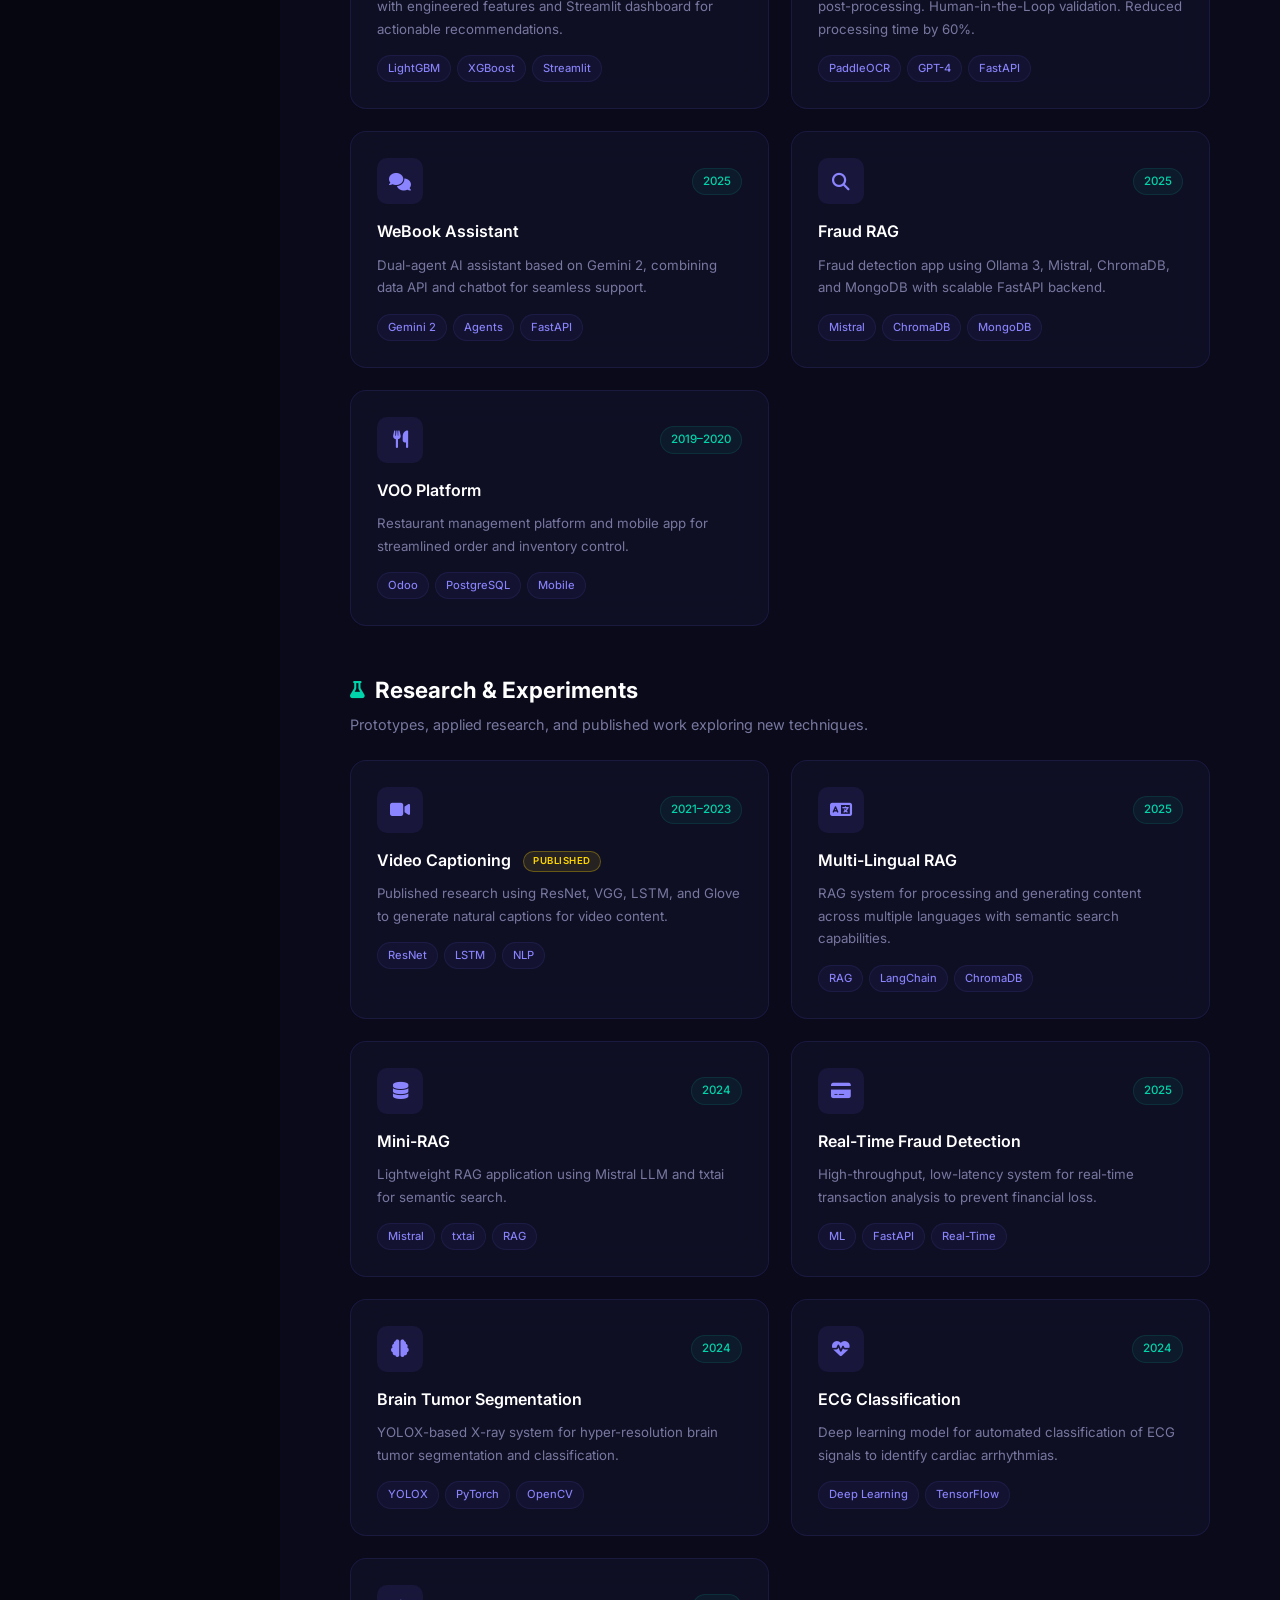
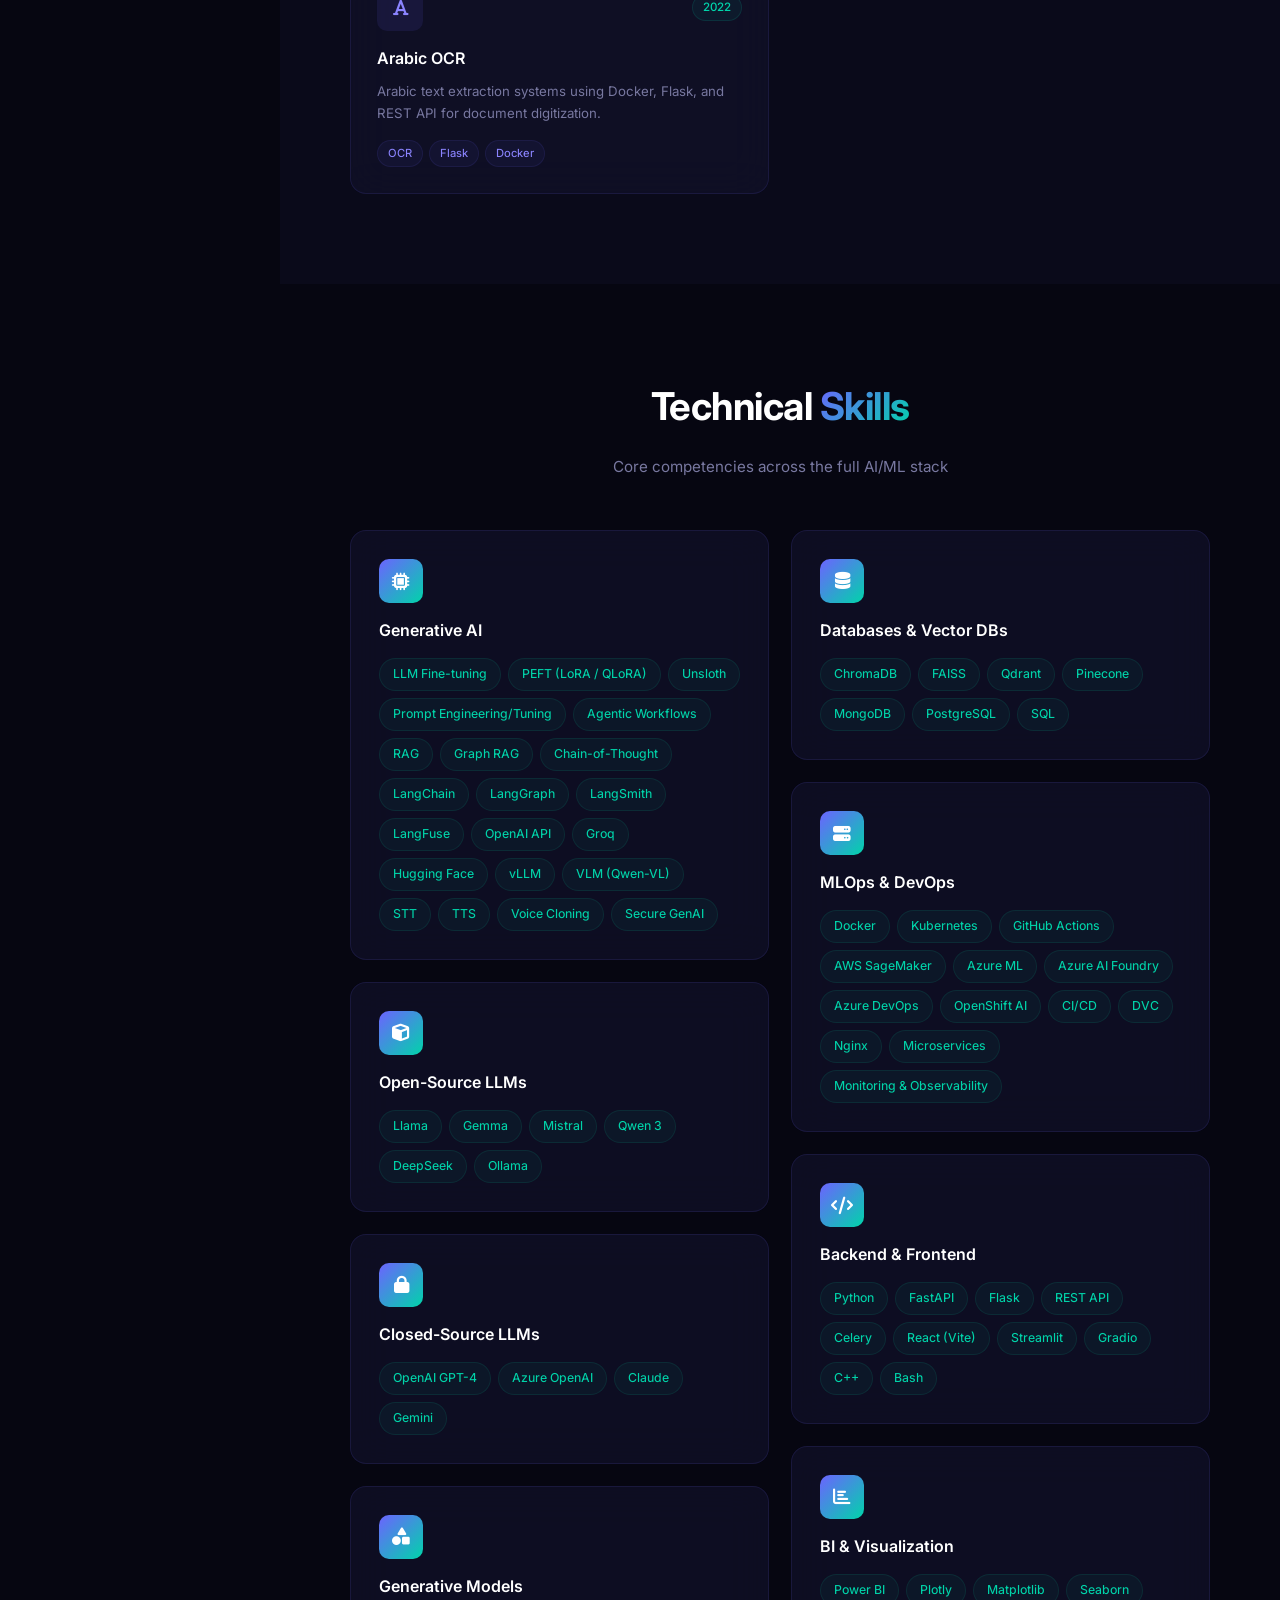
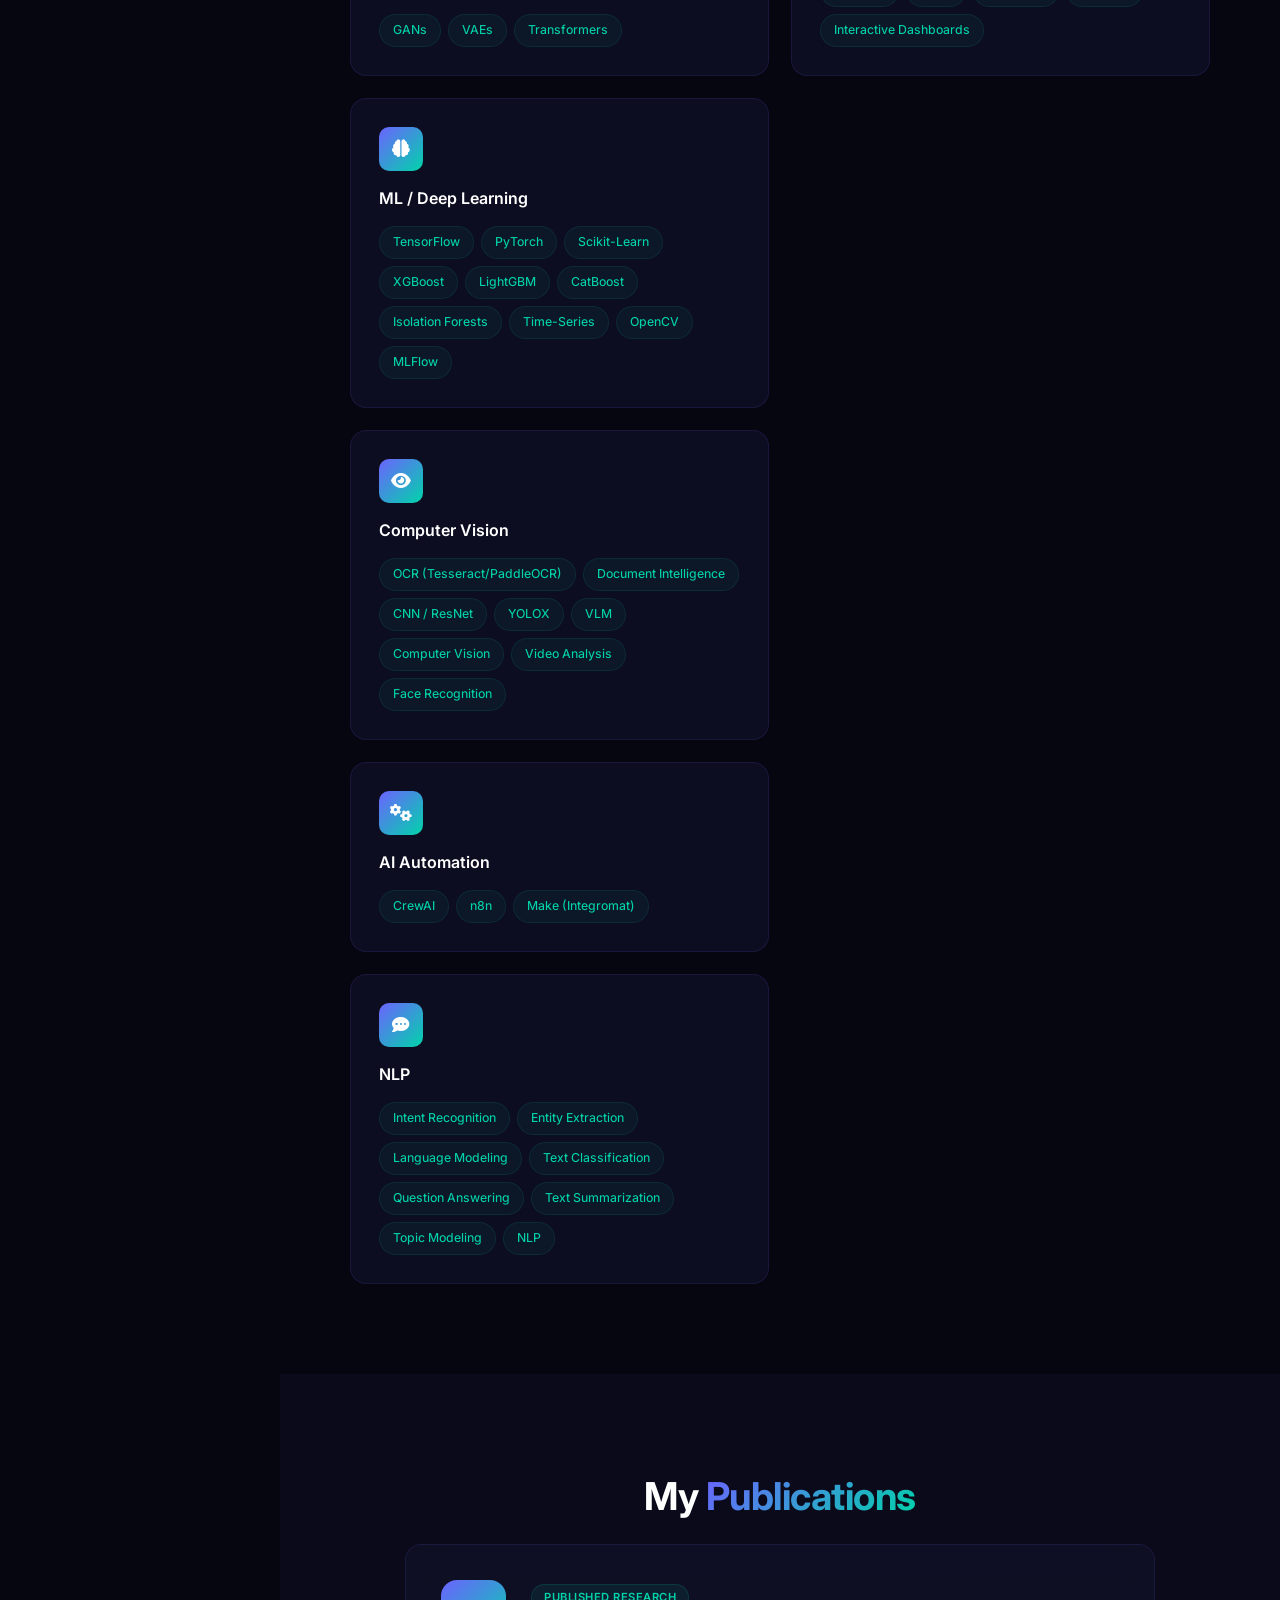
==== commit 7da0d53b: "Add Tahkum traffic platform and asset platform impact figures Add a full-width Tahkum AI Traffic Vio" ====
--- a/index.html
+++ b/index.html
@@ -294,7 +294,7 @@
                         <span class="star-label star-situation">Situation</span> A major Saudi data-center operator's asset records were scattered across thousands of engineering drawings that disagreed with its Odoo-based operations register. The site allowed no GPU, no cloud, and no data leaving the premises.<br>
                         <span class="star-label star-task">Task</span> As AI Solution Architect, design an offline, CPU-only, explainable system to extract equipment tags from drawings and reconcile them against the register.<br>
                         <span class="star-label star-action">Action</span> Built dual-stream extraction (PaddleOCR PP-OCRv5 + OpenVINO for text tags, OpenCV symbol matching for symbol-only assets), with the engine chosen by a 20-model CPU benchmark harness. Designed a deterministic reconciliation engine using tiered composite-key matching, a numeric-signature veto, and an SME approval gate. Added a probabilistic graph layer (Fellegi-Sunter, CRF / loopy belief propagation) for collective entity resolution, and a classical-ML active-learning loop (gradient boosting, Isolation Forest, sequence-gap and n-gram drift models) with an evaluation gate before promotion.<br>
-                        <span class="star-label star-result">Result</span> Delivered a fully offline, auditable platform that reports every asset as Matched, Mismatching, Missing, Novel, or an Anomaly. Every match carries an explanation and a calibrated P(real) confidence score.</li>
+                        <span class="star-label star-result">Result</span> Processed <strong>12,000+ drawings</strong> at <strong>92% tag recall</strong> and reconciled <strong>150,000+ assets</strong>, <strong>85% auto-matched</strong> with zero false matches between sibling tags. Surfaced <strong>18,000+ discrepancies</strong> and caught <strong>2,500+ anomalies</strong> before audit, cut the manual review queue by <strong>40%</strong> and SME reviews by <strong>30% per cycle</strong>, and eliminated <strong>8,000+ hours</strong> of manual extraction, contributing to <strong>$50M+ in cost savings</strong> for the client.</li>
 
                     <li><strong>Multi-Agent GenAI Operations Platform</strong><br>
                         <span class="star-label star-situation">Situation</span> Logistics operations across 5+ departments relied on siloed tools with no unified AI capability, causing duplicated effort and inconsistent outputs.<br>
@@ -486,31 +486,66 @@
                 <span class="project-year">2026</span>
             </div>
             <h3>AI-Powered Offline Asset Extraction &amp; Reconciliation Platform <span class="card-flag">Flagship</span></h3>
-            <p>An offline, CPU-only, explainable AI system built for a major Saudi data-center operator. It extracts equipment tags from engineering drawings (P&amp;IDs, as-built PDFs, DWG/DXF, scans) and reconciles them against an Odoo-based operations register in three phases: deterministic matching, probabilistic graph inference, and self-learning ML. It ships as a single desktop executable with no GPU, no cloud, and no data leaving the site.</p>
+            <p>An offline, CPU-only, explainable AI system built for a major Saudi data-center operator. It extracts equipment tags from engineering drawings (P&amp;IDs, as-built PDFs, DWG/DXF, scans) and reconciles them against an Odoo-based operations register in three phases: deterministic matching, probabilistic graph inference, and self-learning ML. It ships as a single desktop executable with no GPU, no cloud, and no data leaving the site, and contributed to <strong>$50M+ in cost savings</strong> for the client.</p>
             <div class="case-grid">
                 <div class="case-item">
                     <h4><span class="case-num">01</span> Asset Tag Extraction from Engineering Drawings</h4>
                     <p><strong>Problem:</strong> Asset records are scattered across thousands of engineering drawings, and extracting tags by hand is slow and error-prone.</p>
-                    <p><strong>Solution:</strong> Dual-stream extraction. PaddleOCR (PP-OCRv5 + OpenVINO) captures text-labeled tags, while OpenCV template and symbol matching recovers symbol-only assets that OCR can't see. A 20-model CPU benchmark harness chose the production engine based on tag recall, symbol-only recall, and CPU feasibility.</p>
+                    <p><strong>Solution:</strong> Dual-stream extraction. PaddleOCR (PP-OCRv5 + OpenVINO) captures text-labeled tags, while OpenCV template and symbol matching recovers ~30 symbol-only assets that no OCR engine can read. A 20-model CPU benchmark harness chose the production engine based on tag recall, symbol-only recall, and CPU feasibility, reaching 92% tag recall at ~3 seconds per page without a GPU.</p>
+                    <ul class="case-impact"><li><strong>12,000+</strong> drawings processed</li><li><strong>92%</strong> tag recall</li><li><strong>8,000+</strong> hours of manual extraction eliminated</li><li><strong>100%</strong> on-premise, zero data leaving the site</li></ul>
                     <div class="project-tags"><span>PaddleOCR</span><span>OpenVINO</span><span>OpenCV</span><span>FastAPI</span></div>
                 </div>
                 <div class="case-item">
                     <h4><span class="case-num">02</span> Deterministic, Explainable Reconciliation</h4>
                     <p><strong>Problem:</strong> The drawings and the system of record disagree. Auditors need defensible answers about what matches, what's missing, and why.</p>
-                    <p><strong>Solution:</strong> A rule-based closed loop. Tiered composite-key matching runs over Tag, ID, Serial, Model, Manufacturer, and Zone, and a numeric-signature veto prevents false matches. A tag family/pattern engine and codified business rules sort every record four ways: Matched, Review, Discovered, or Unmatched. An SME approval gate writes verified corrections back to the register. No LLMs are involved, and every match is explainable.</p>
+                    <p><strong>Solution:</strong> A rule-based closed loop. Tiered composite-key matching runs over Tag, ID, Serial, Model, Manufacturer, and Zone, and a numeric-signature veto prevents false matches between sibling tags (e.g. AHU-12 vs AHU-13). A tag family/pattern engine and 20 codified business rules (BR1&ndash;BR8, R1&ndash;R12) sort every record four ways (Matched, Review, Discovered, or Unmatched) and report results in five buckets: Matched, Mismatching, Missing, Novel, and Anomalies. An SME approval gate writes verified corrections back to the register. No LLMs are involved, and every match is explainable.</p>
+                    <ul class="case-impact"><li><strong>150,000+</strong> assets reconciled</li><li><strong>85%</strong> auto-matched</li><li><strong>18,000+</strong> discrepancies surfaced</li><li><strong>100%</strong> explainable, audit-ready decisions</li></ul>
                     <div class="project-tags"><span>FastAPI</span><span>Odoo Integration</span><span>SQLite</span><span>Rules Engine</span></div>
                 </div>
                 <div class="case-item">
                     <h4><span class="case-num">03</span> Probabilistic Graph for Collective Entity Resolution</h4>
                     <p><strong>Problem:</strong> Rules alone can't settle partial tags, conflicting serials, and duplicate records.</p>
                     <p><strong>Solution:</strong> Each candidate becomes a node and each piece of evidence a weighted edge. Fellegi-Sunter scoring, CRF / loopy belief propagation, and connected-component clustering let confident matches inform uncertain neighbours, and results come out as calibrated P(real) scores. A lightweight SQLite edge table keeps it CPU-friendly and offline.</p>
+                    <ul class="case-impact"><li><strong>40%</strong> smaller manual review queue</li><li><strong>+12 pts</strong> precision over the rules-only baseline</li><li><strong>Sub-second</strong> inference per asset cluster on CPU</li></ul>
                     <div class="project-tags"><span>Fellegi-Sunter</span><span>CRF</span><span>Belief Propagation</span><span>SQLite</span></div>
                 </div>
                 <div class="case-item">
                     <h4><span class="case-num">04</span> Self-Learning Data-Quality Monitoring</h4>
                     <p><strong>Problem:</strong> Asset registers decay as new naming conventions, missing sequence numbers, and outliers keep appearing.</p>
-                    <p><strong>Solution:</strong> Classical ML only. Gradient-boosted trees score matches, an Isolation Forest flags anomalies, a sequence/gap model predicts missing assets (e.g. gaps in AHU numbering), and character n-gram drift detection catches changing tag conventions. It all runs in an active-learning MLOps loop: SME decisions become training data, training and serving are kept separate, and an evaluation gate must pass before any model is promoted.</p>
+                    <p><strong>Solution:</strong> Four classical ML models, no deep learning. Gradient-boosted trees score matches, an Isolation Forest flags anomalies, a sequence/gap model predicts missing assets (e.g. gaps in AHU numbering), and character n-gram drift detection catches changing tag conventions. It all runs in an active-learning MLOps loop: SME decisions become training data, training and serving are kept separate, and an evaluation gate must pass before any model is promoted.</p>
+                    <ul class="case-impact"><li><strong>2,500+</strong> anomalies caught before audit</li><li><strong>30%</strong> fewer SME reviews per cycle</li><li>Continuous improvement from every expert decision</li></ul>
                     <div class="project-tags"><span>scikit-learn</span><span>Gradient Boosting</span><span>Isolation Forest</span><span>Active Learning</span></div>
+                </div>
+            </div>
+        </div>
+
+        <div class="project-card glass-card featured-case" data-category="cv platform">
+            <div class="project-card-glow"></div>
+            <div class="project-header">
+                <div class="project-icon"><i class="fas fa-traffic-light"></i></div>
+            </div>
+            <h3>Tahkum: AI Traffic Violation Detection Platform</h3>
+            <p>An end-to-end AI traffic-enforcement platform that runs on live camera streams. It detects and tracks vehicles, flags violations, reads number plates, identifies drivers, and packages each violation into an auditable case record.</p>
+            <div class="case-grid">
+                <div class="case-item">
+                    <h4><span class="case-num">01</span> Real-Time Violation Detection &amp; Tracking</h4>
+                    <p>Detects and tracks vehicles across multiple concurrent camera streams in real time and flags several violation types, so operators review flagged events instead of watching every feed.</p>
+                    <div class="project-tags"><span>Object Detection</span><span>Multi-Object Tracking</span><span>Multi-Stream Video</span></div>
+                </div>
+                <div class="case-item">
+                    <h4><span class="case-num">02</span> Automatic Number Plate Recognition</h4>
+                    <p>Plate localization followed by OCR, with multi-frame voting that combines reads across consecutive frames for higher accuracy than single-frame OCR, in both day and night conditions.</p>
+                    <div class="project-tags"><span>ANPR</span><span>OCR</span><span>Multi-Frame Voting</span></div>
+                </div>
+                <div class="case-item">
+                    <h4><span class="case-num">03</span> Driver Face Identification</h4>
+                    <p>Verifies drivers on field footage using ArcFace embeddings (99.8% on the LFW benchmark), with fast identity search over a large face gallery through vector search.</p>
+                    <div class="project-tags"><span>ArcFace</span><span>Face Verification</span><span>Vector Search</span></div>
+                </div>
+                <div class="case-item">
+                    <h4><span class="case-num">04</span> Evidence Packaging &amp; Analytics</h4>
+                    <p>Automatically builds a complete, auditable case record for each violation. Confidence-based routing sends clear cases straight through and only uncertain ones to manual review.</p>
+                    <div class="project-tags"><span>Case Management</span><span>Confidence Routing</span><span>Analytics</span></div>
                 </div>
             </div>
         </div>
--- a/css/style.css
+++ b/css/style.css
@@ -1916,6 +1916,32 @@
     color: var(--text);
 }
 
+.case-impact {
+    list-style: none;
+    margin: 0 0 12px;
+    padding: 10px 0 0;
+    border-top: 1px solid var(--border);
+    display: grid;
+    gap: 4px;
+}
+
+.case-impact li {
+    font-size: 0.78rem;
+    color: var(--text-muted);
+    line-height: 1.5;
+}
+
+.case-impact li::before {
+    content: "\25B8";
+    color: var(--accent);
+    margin-right: 6px;
+}
+
+.case-impact strong {
+    color: var(--accent);
+    font-weight: 600;
+}
+
 /* ===== Reduced motion: honor OS-level accessibility preference ===== */
 @media (prefers-reduced-motion: reduce) {
     *,
--- a/css/style.css
+++ b/css/style.css
@@ -1916,6 +1916,32 @@
     color: var(--text);
 }
 
+.case-impact {
+    list-style: none;
+    margin: 0 0 12px;
+    padding: 10px 0 0;
+    border-top: 1px solid var(--border);
+    display: grid;
+    gap: 4px;
+}
+
+.case-impact li {
+    font-size: 0.78rem;
+    color: var(--text-muted);
+    line-height: 1.5;
+}
+
+.case-impact li::before {
+    content: "\25B8";
+    color: var(--accent);
+    margin-right: 6px;
+}
+
+.case-impact strong {
+    color: var(--accent);
+    font-weight: 600;
+}
+
 /* ===== Reduced motion: honor OS-level accessibility preference ===== */
 @media (prefers-reduced-motion: reduce) {
     *,
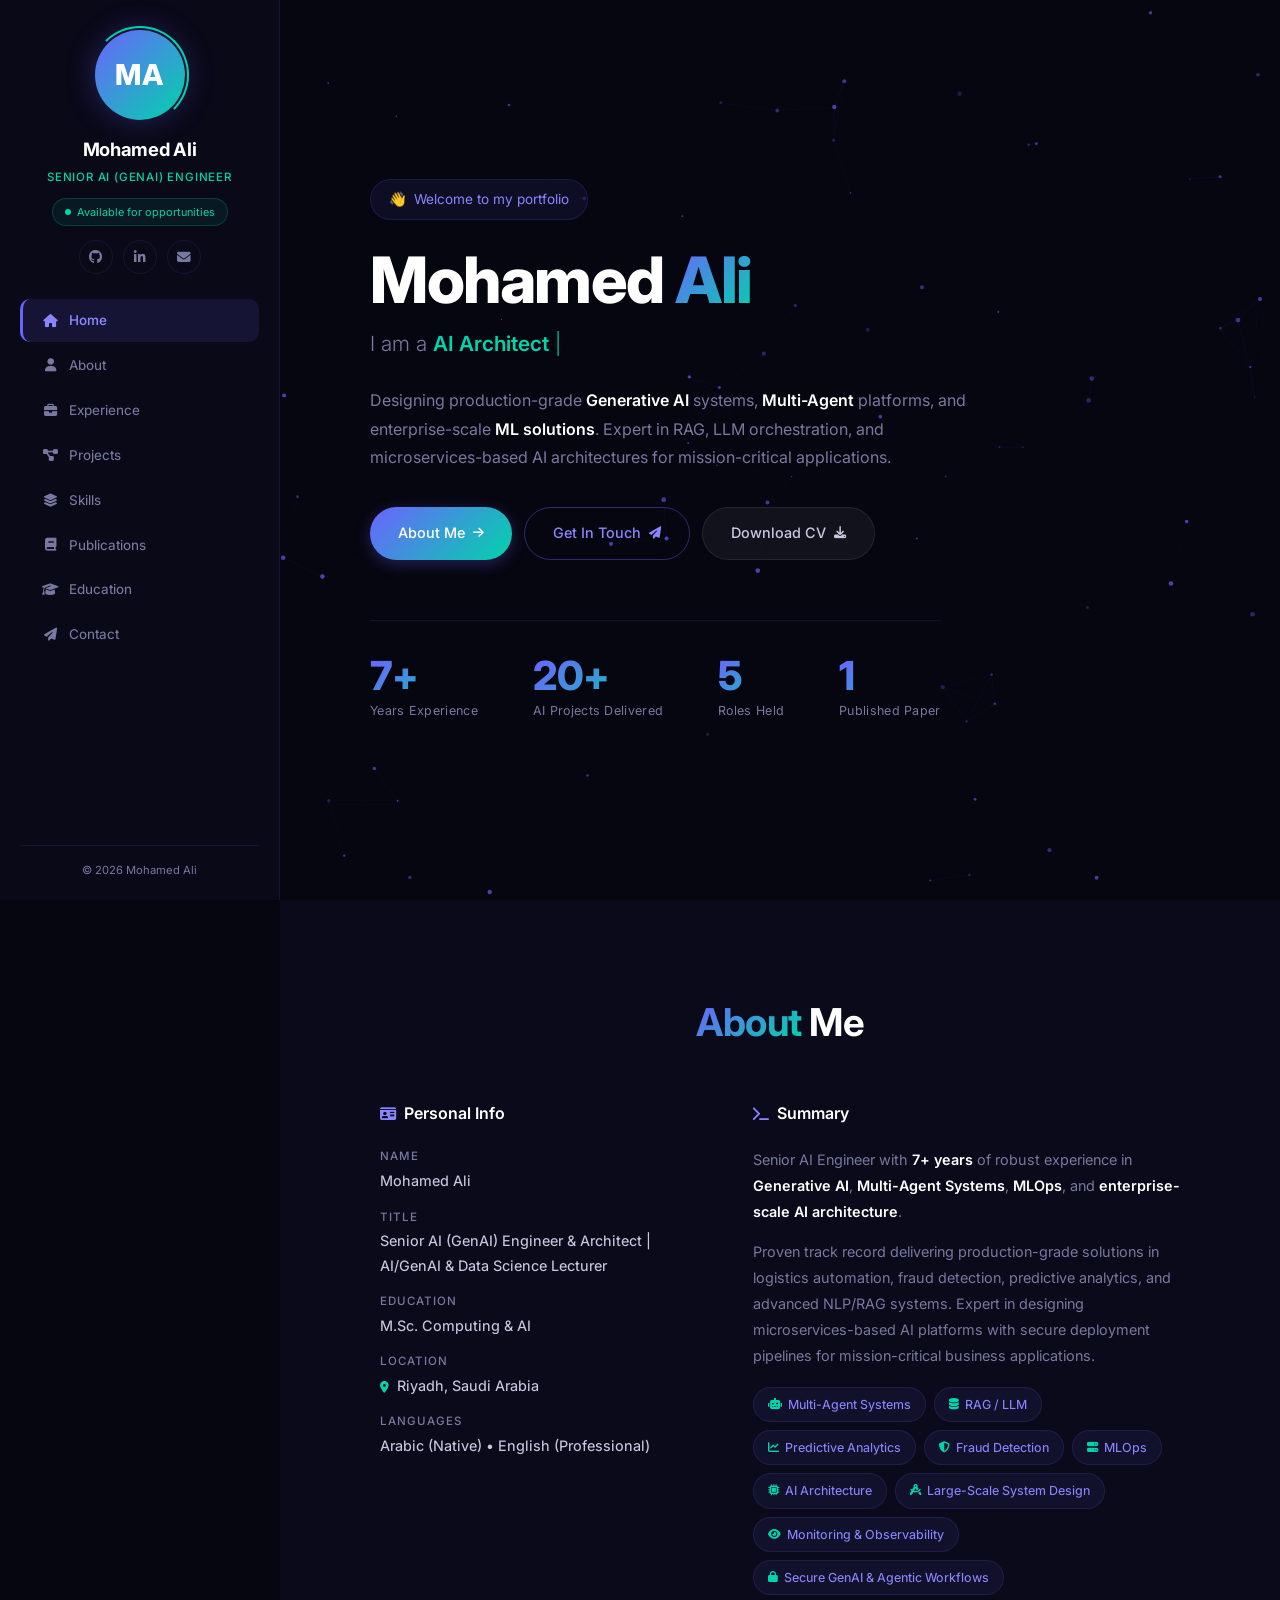
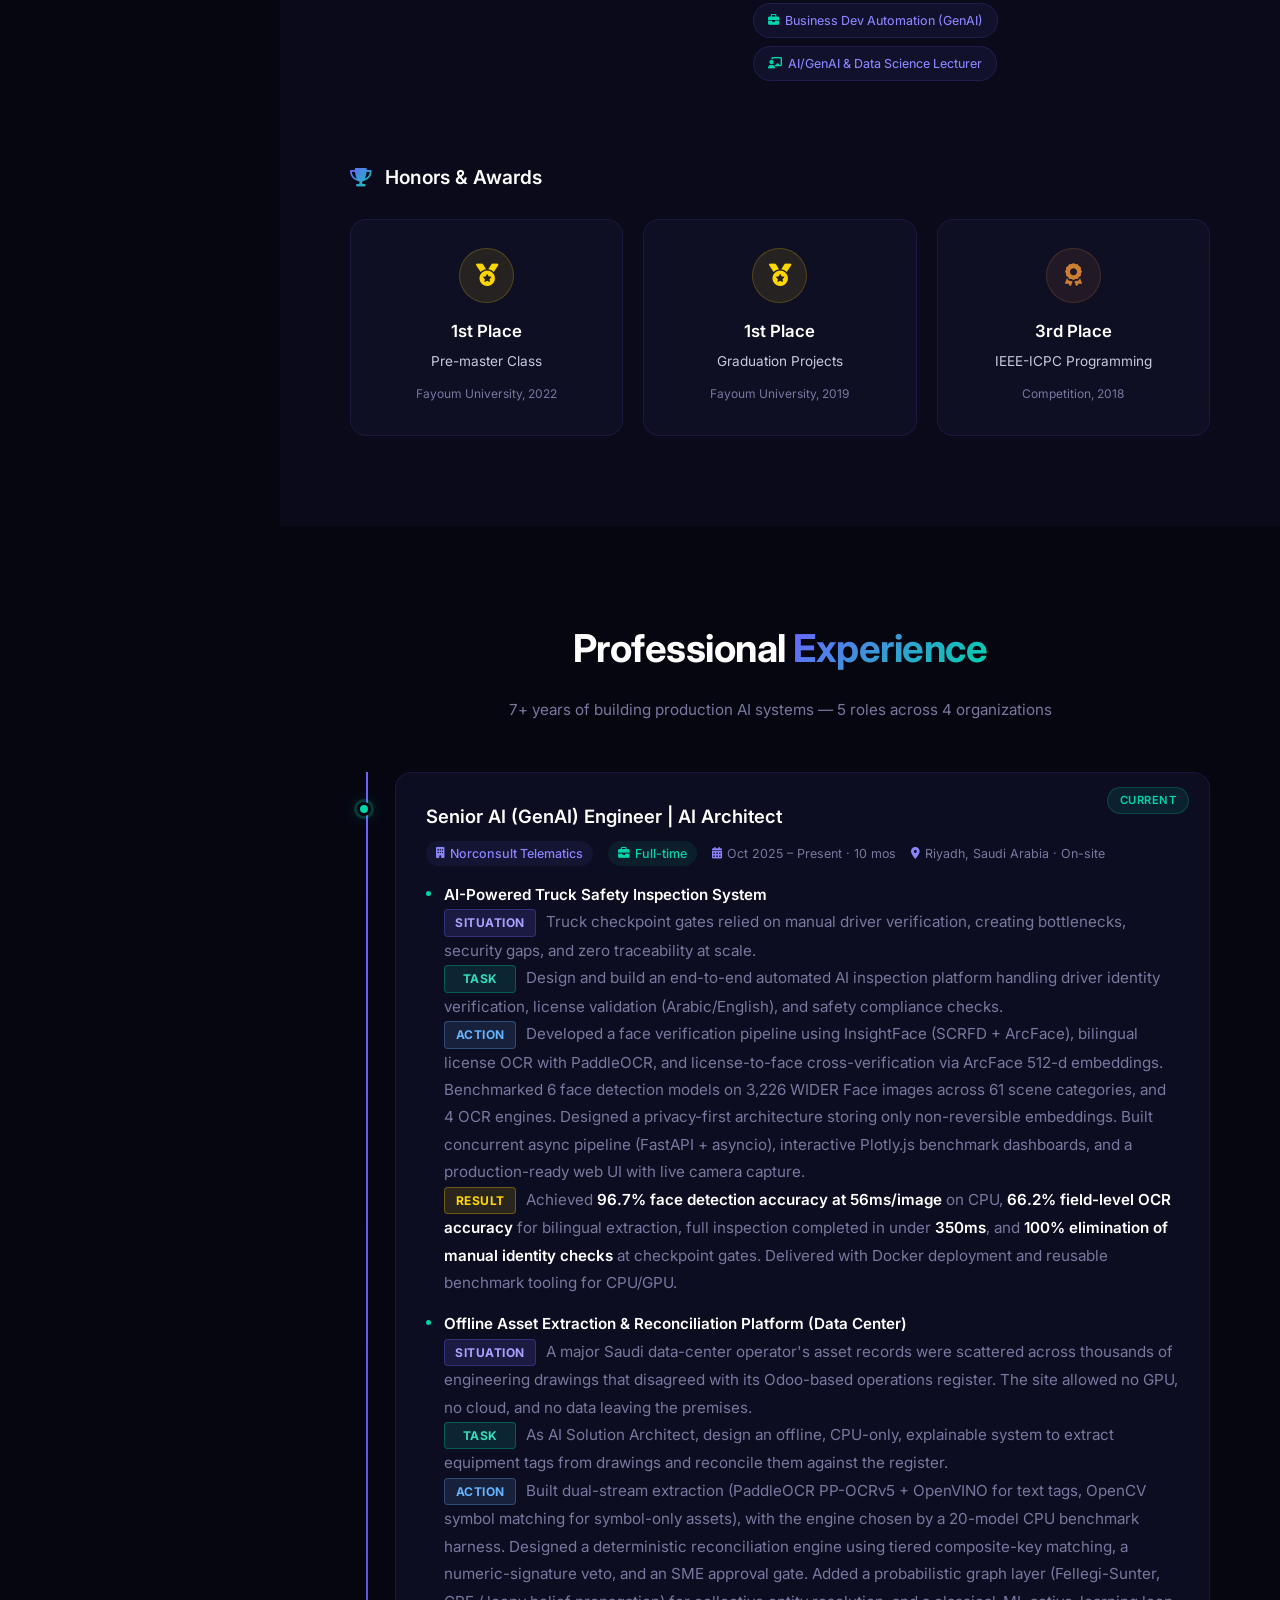
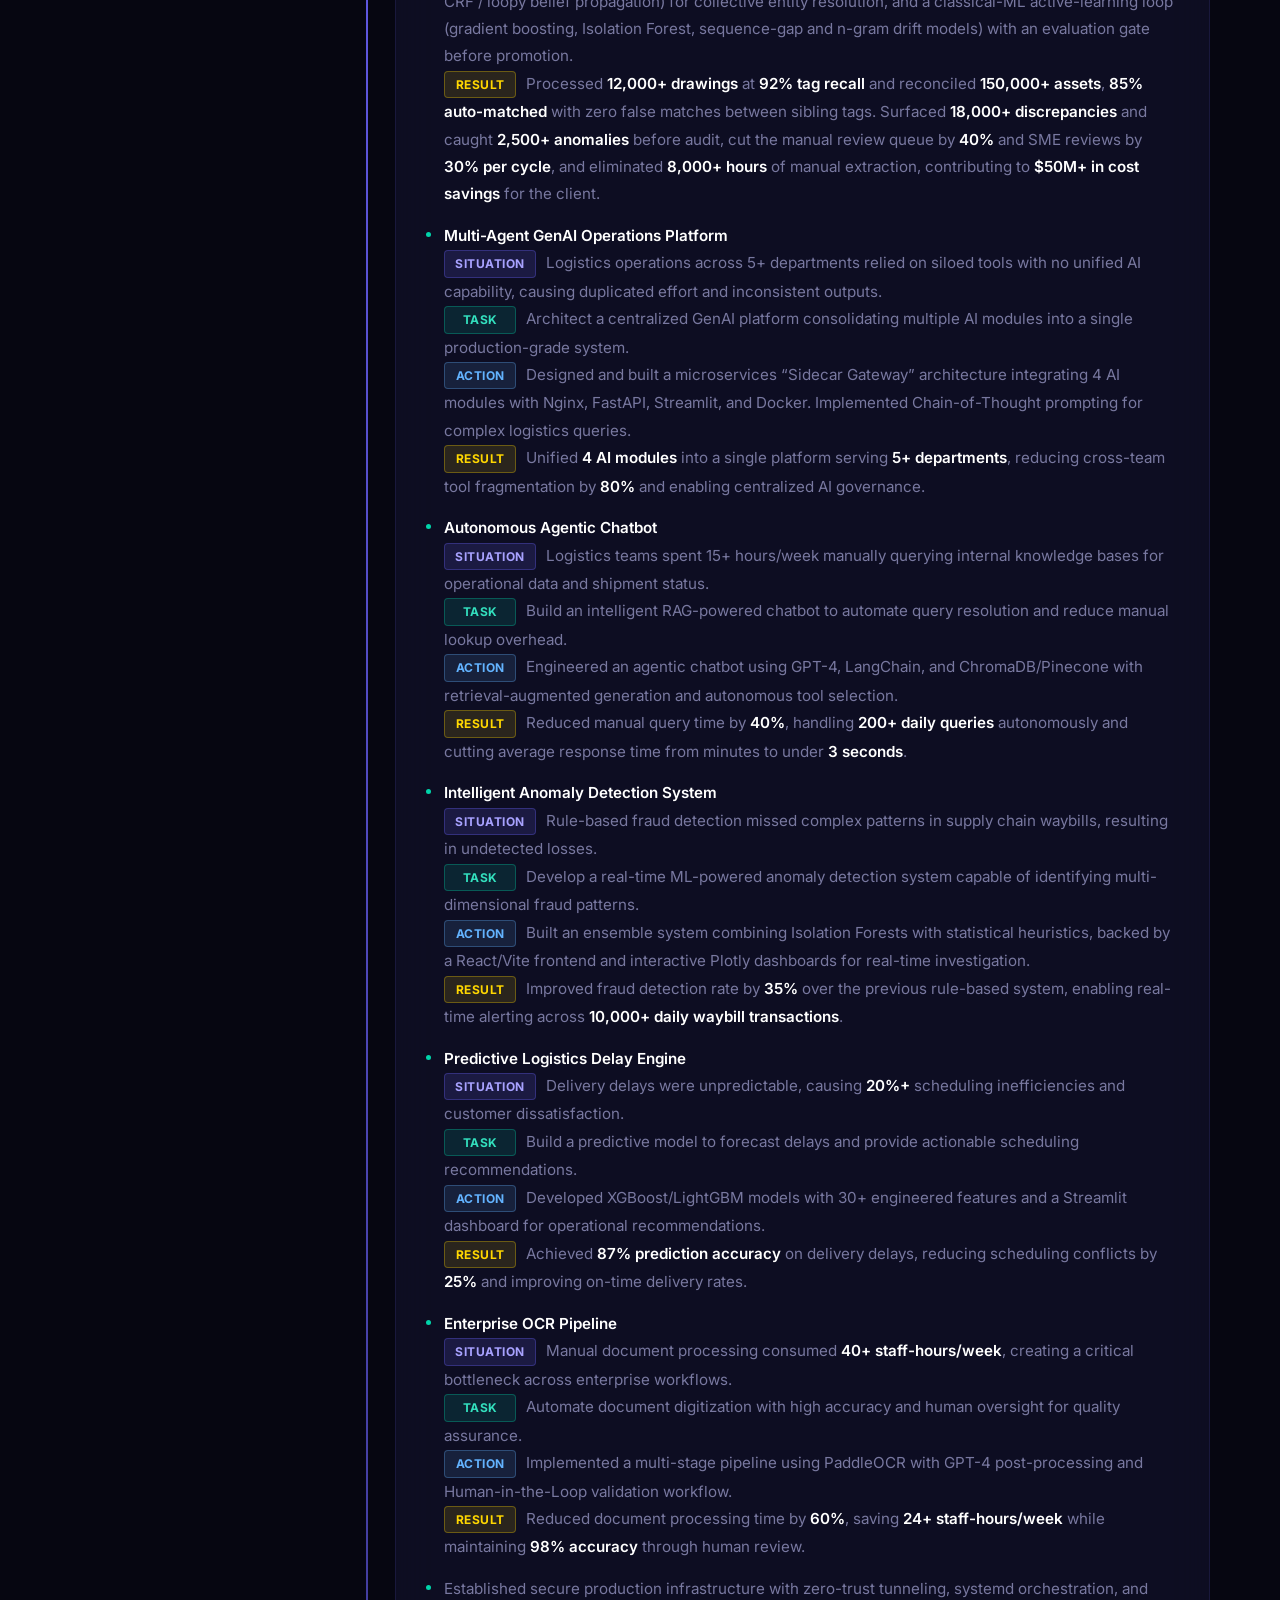
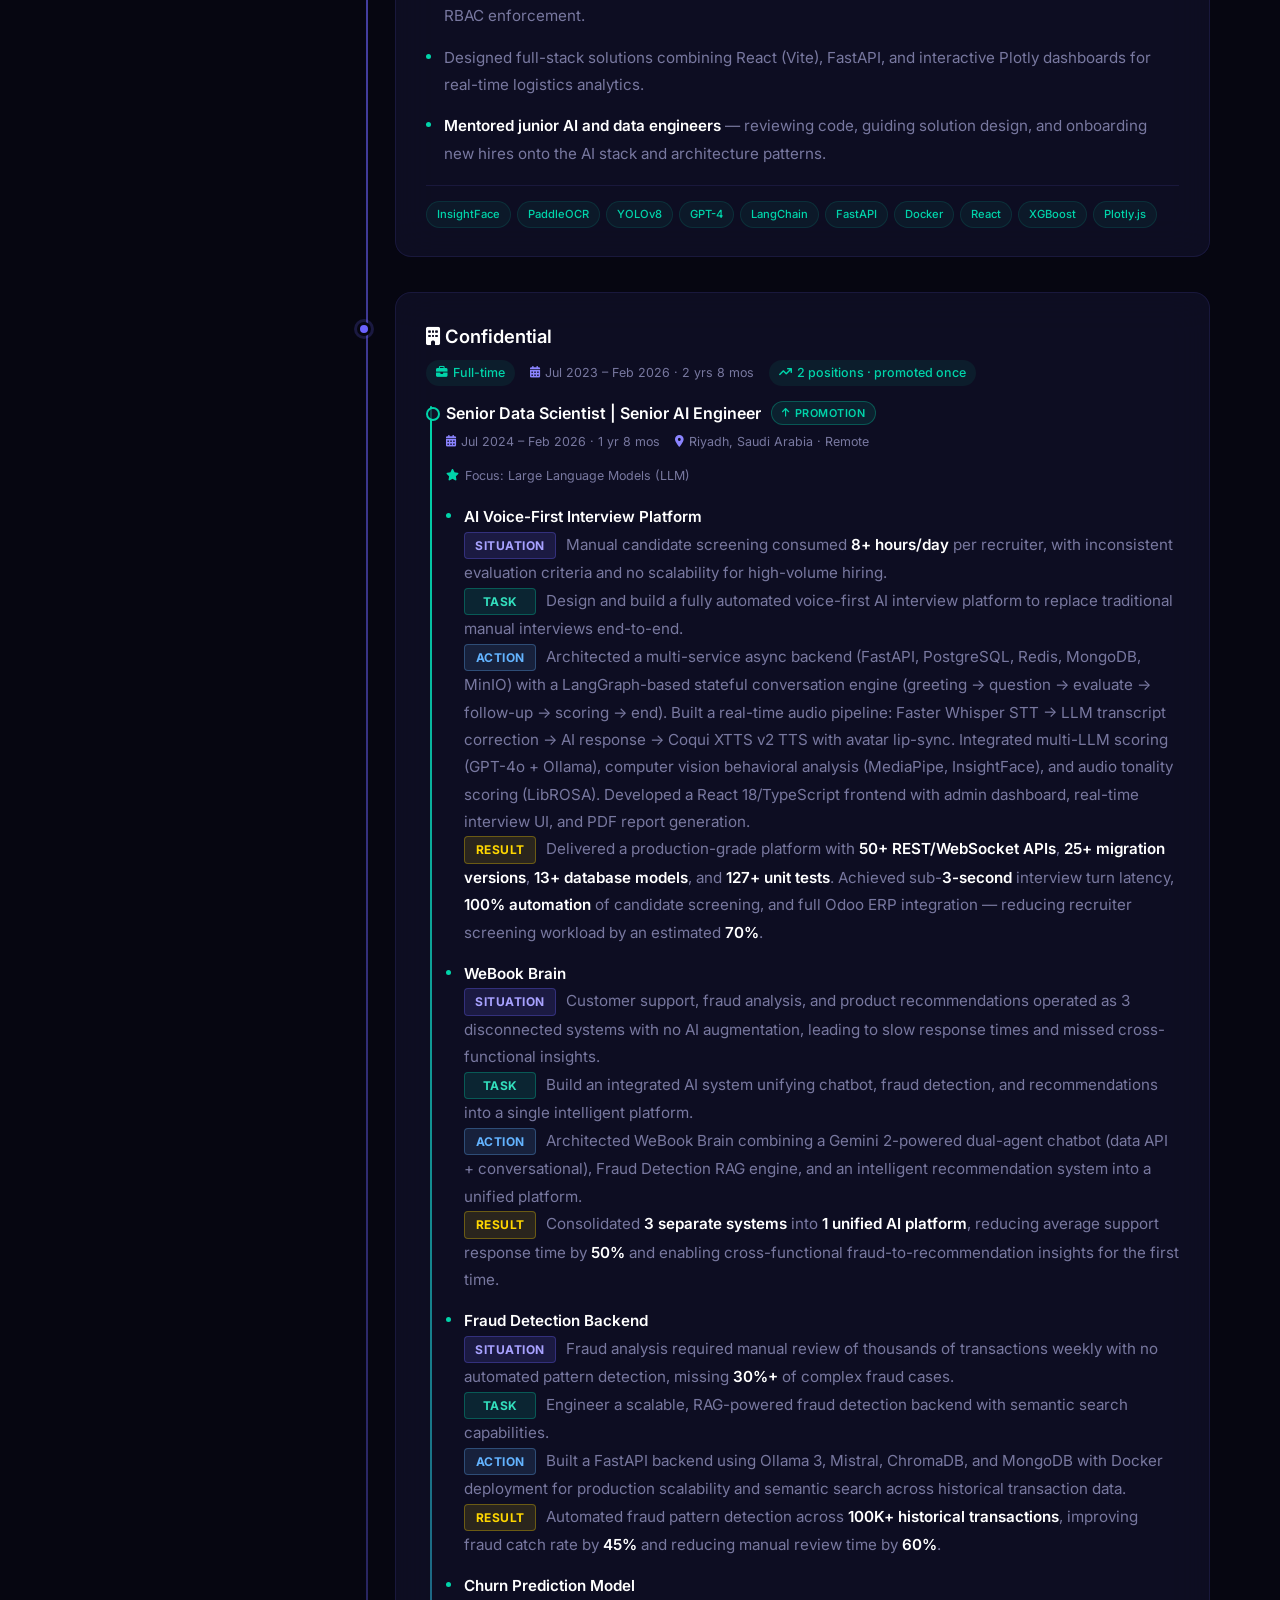
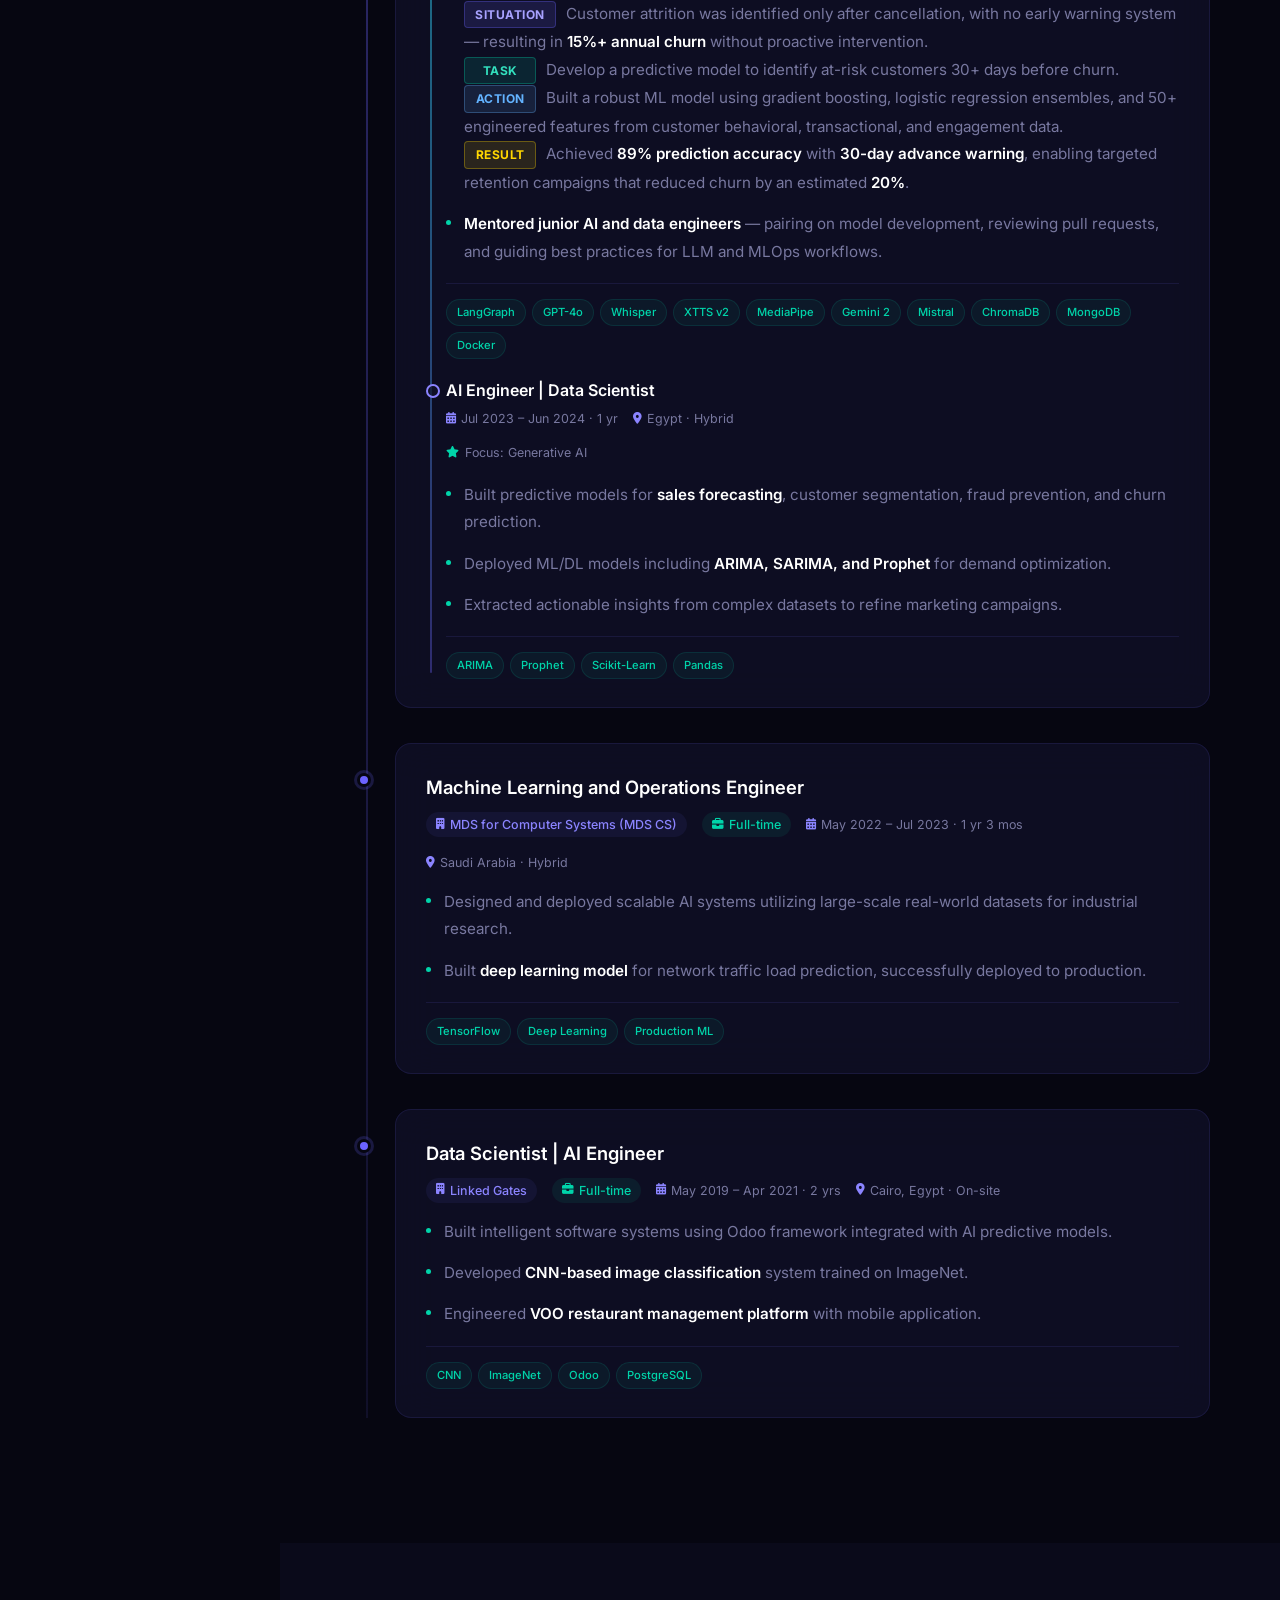
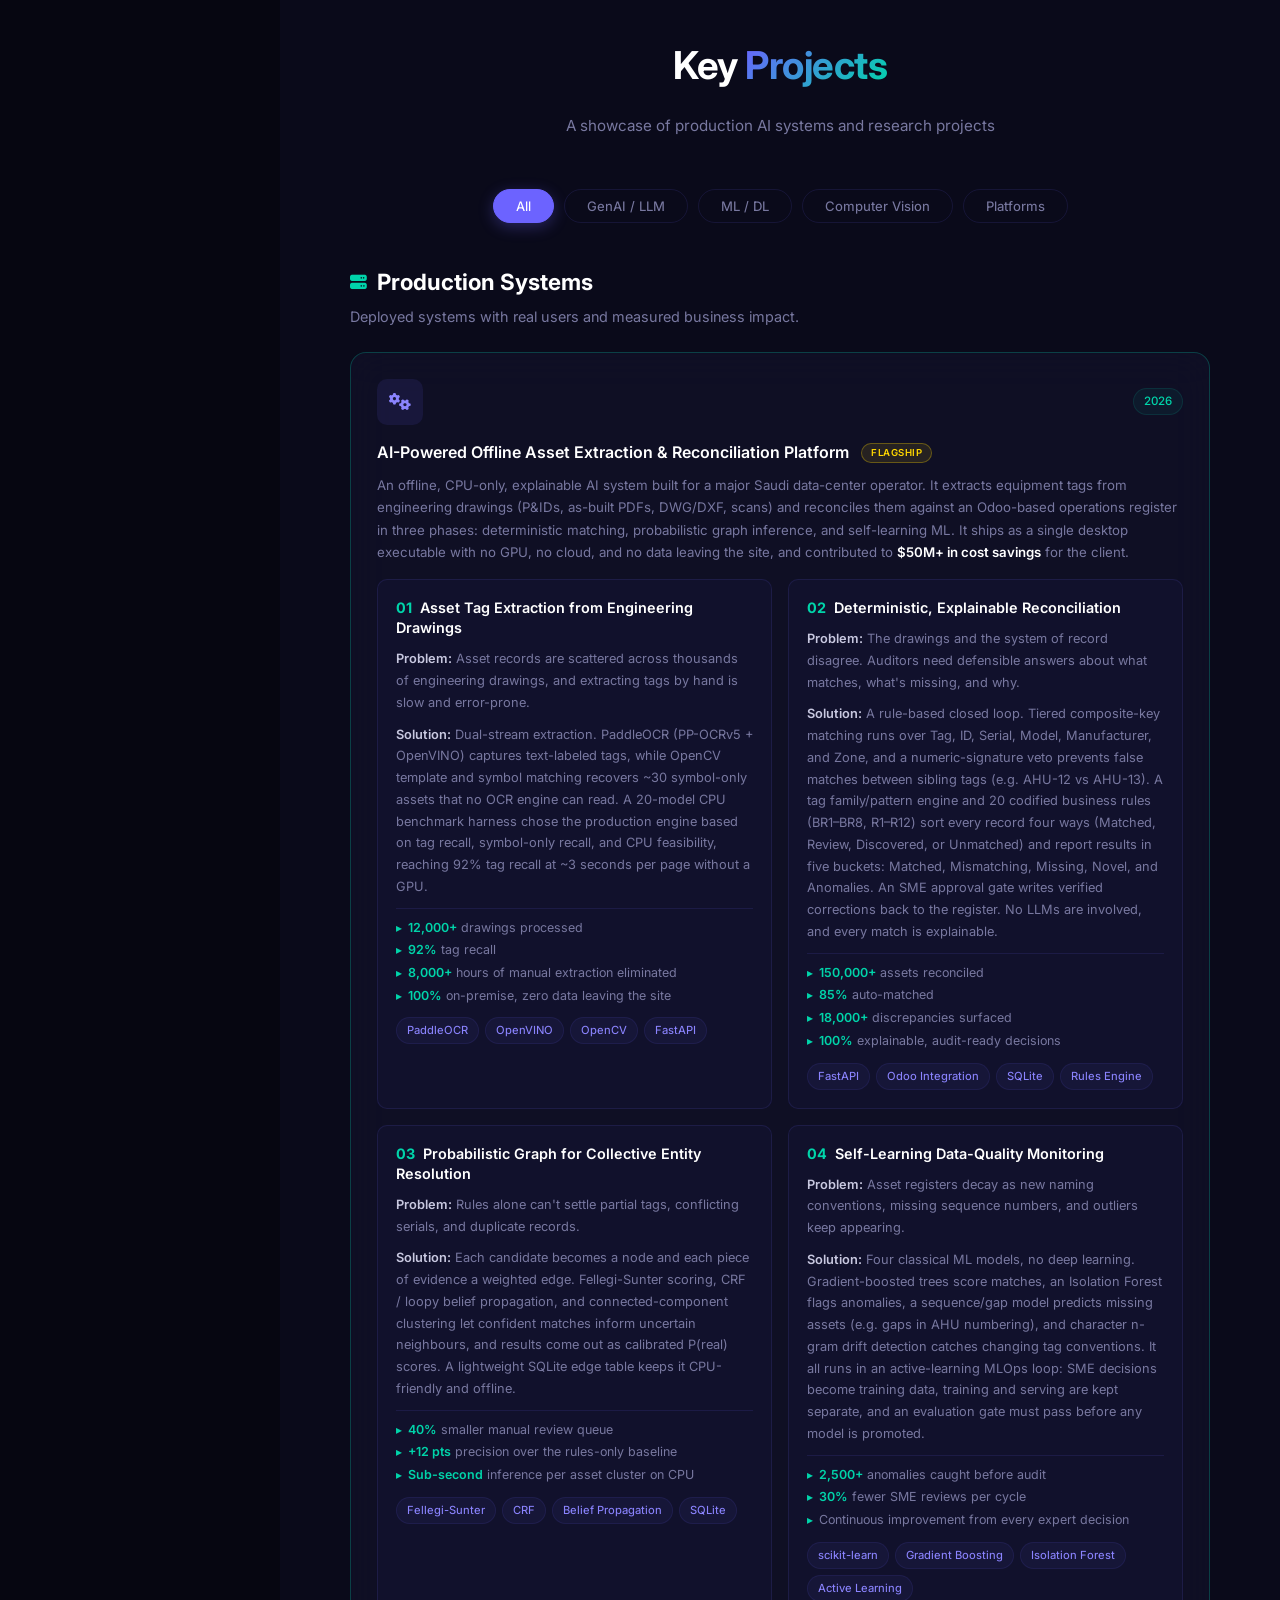
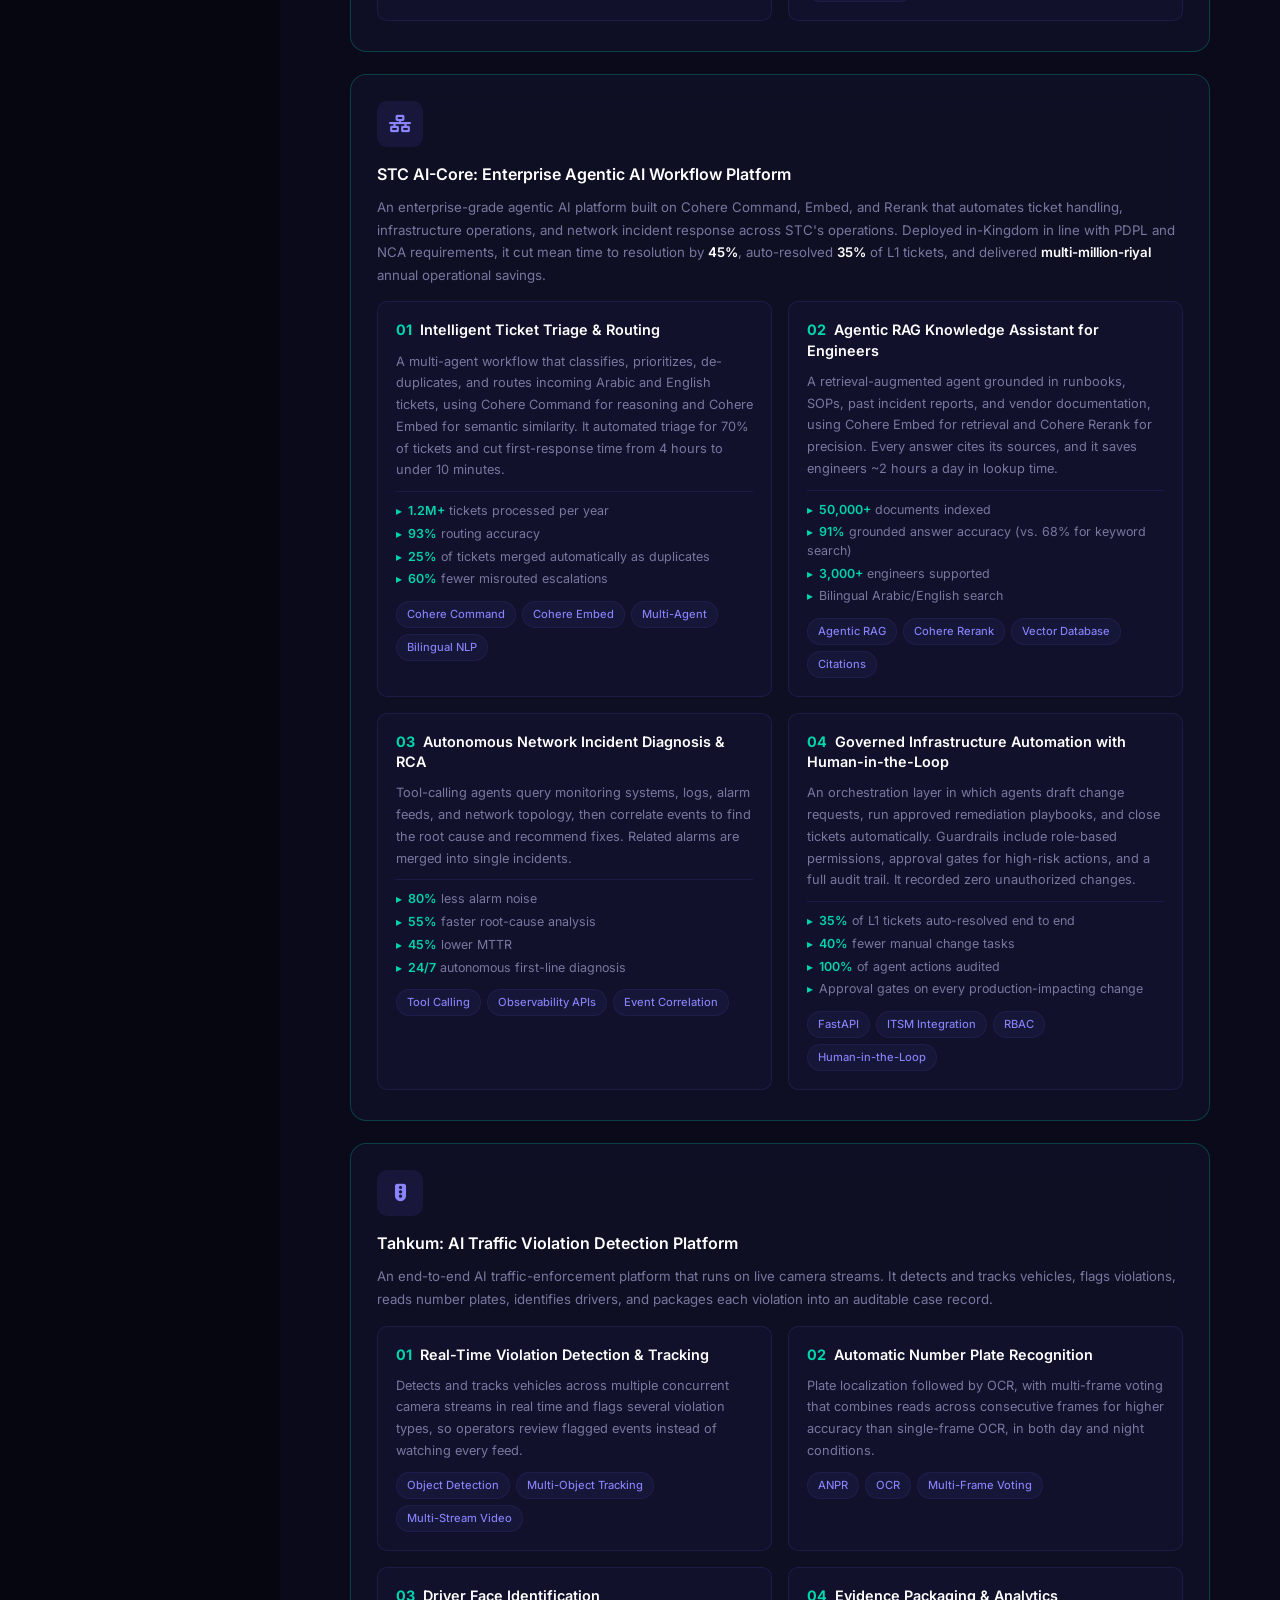
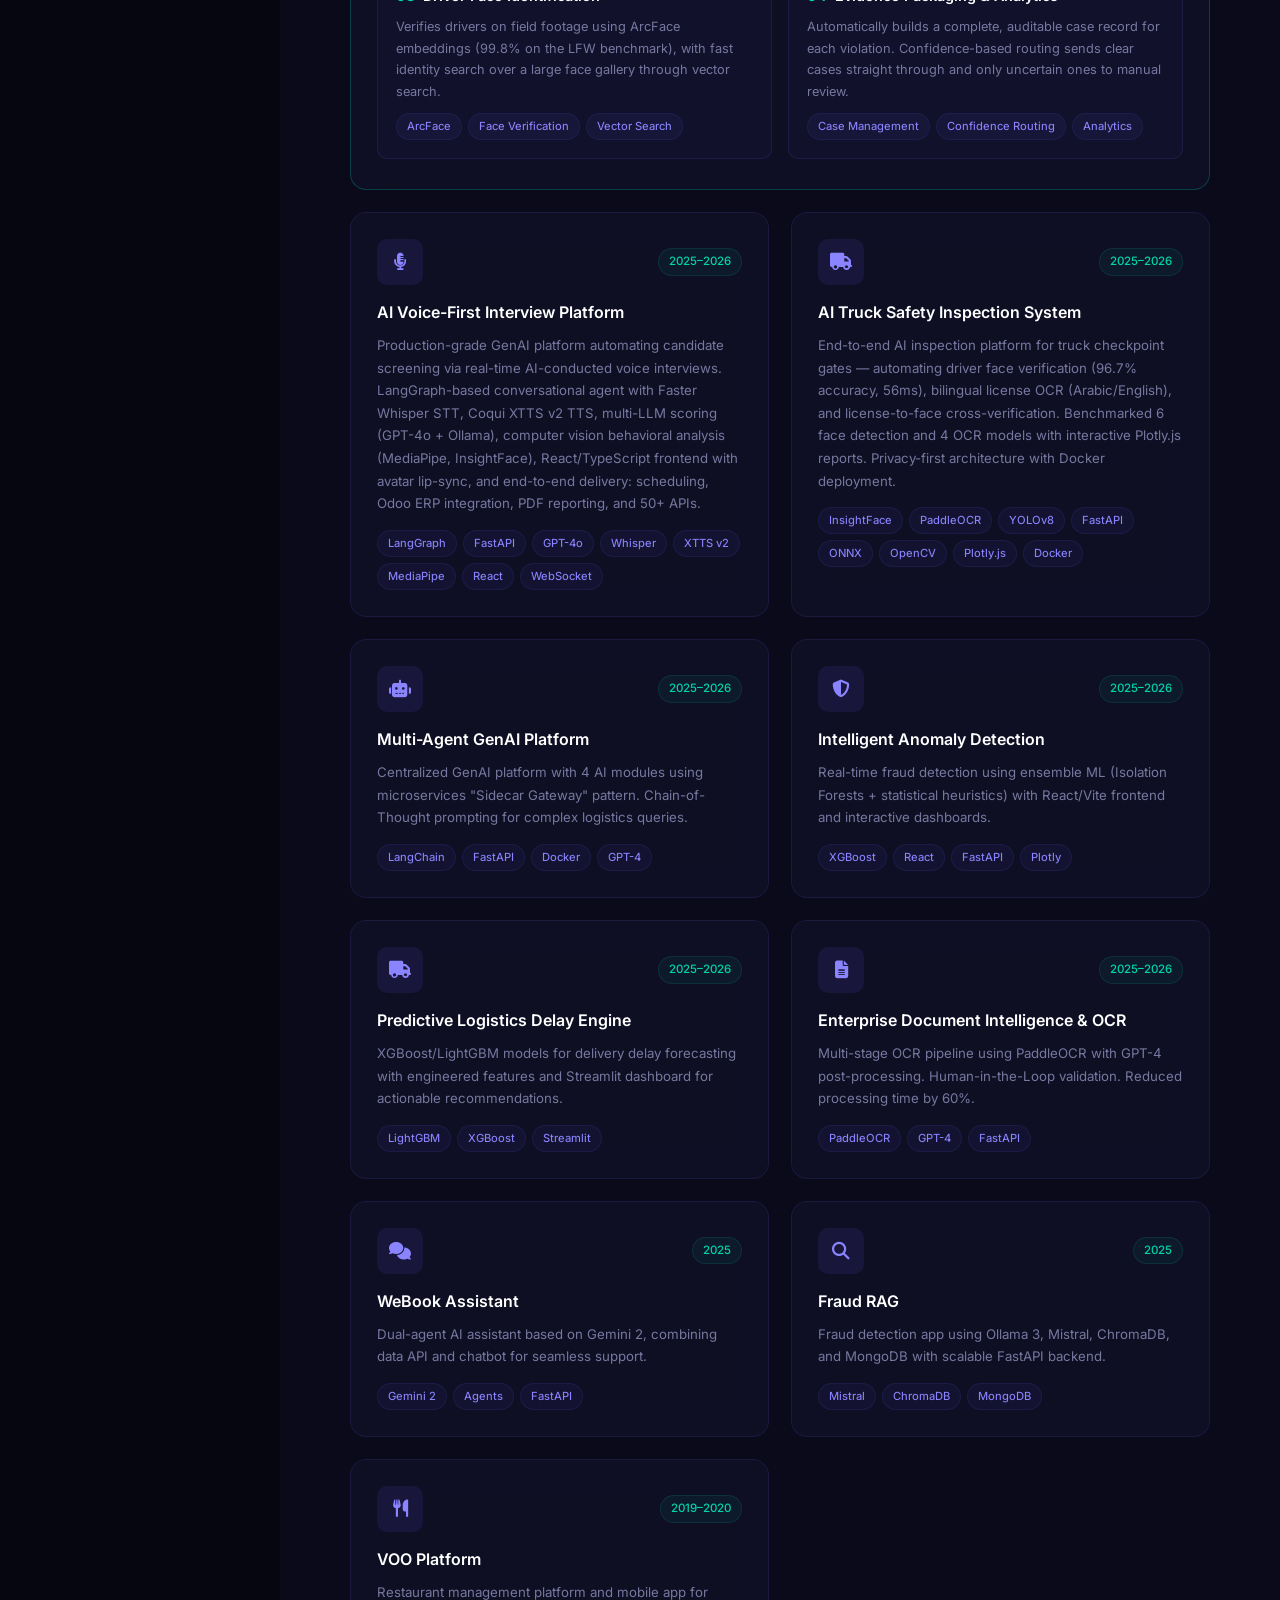
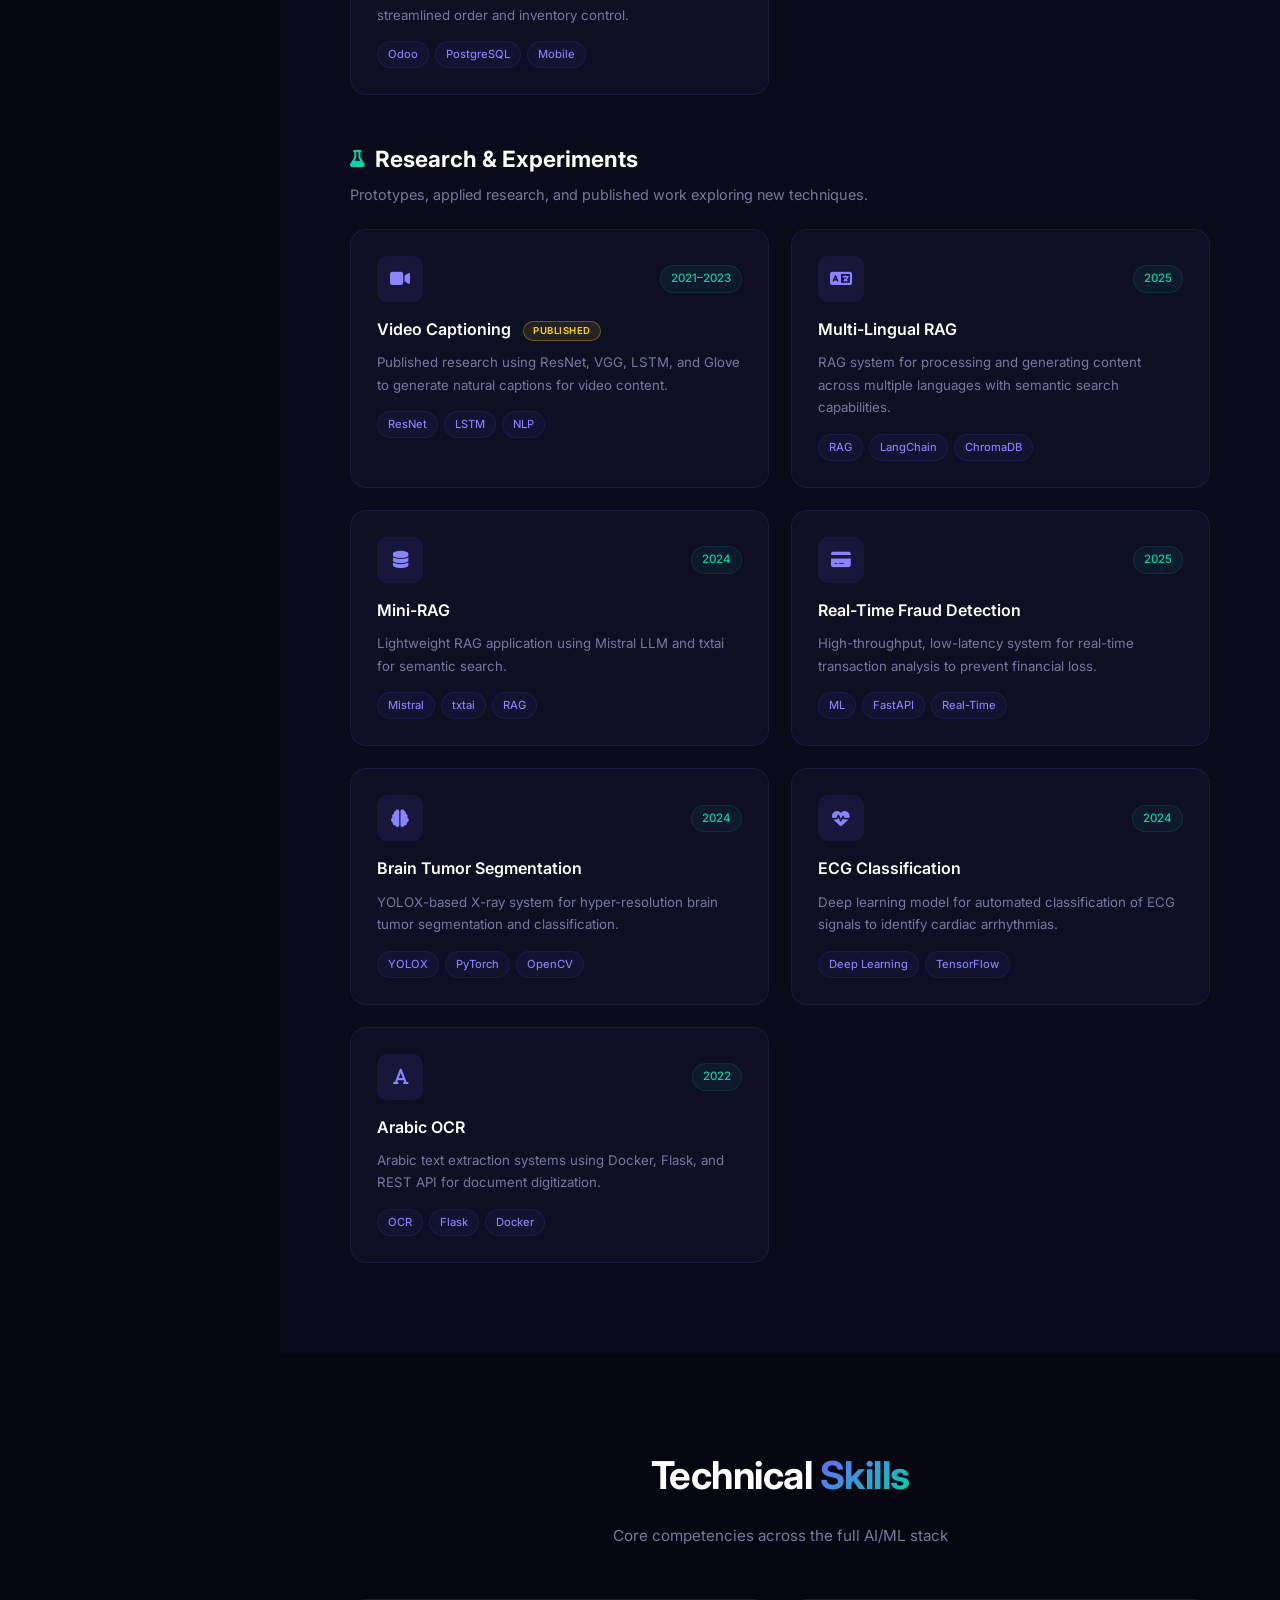
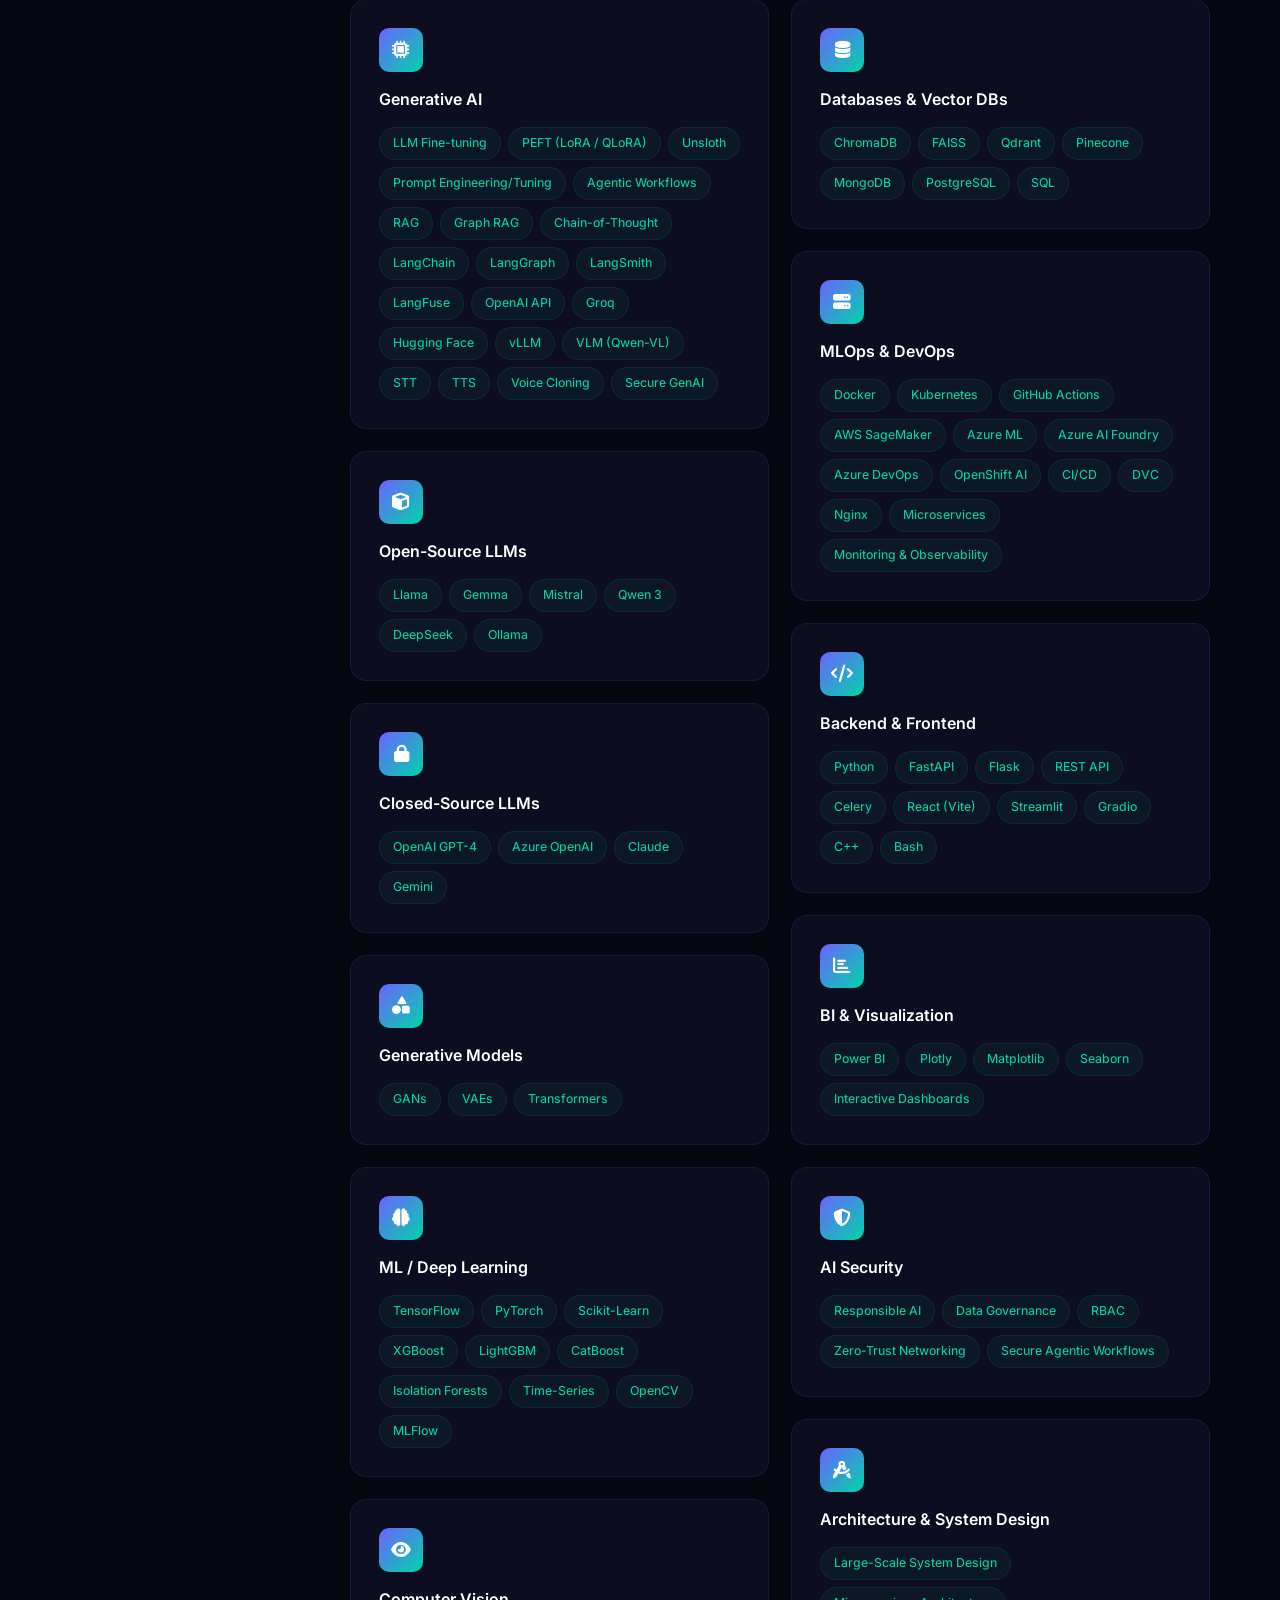
==== commit b81c466a: "Add STC AI-Core enterprise agentic AI platform card Add a full-width card for the Cohere-based agent" ====
--- a/index.html
+++ b/index.html
@@ -519,6 +519,41 @@
             </div>
         </div>
 
+        <div class="project-card glass-card featured-case" data-category="genai platform">
+            <div class="project-card-glow"></div>
+            <div class="project-header">
+                <div class="project-icon"><i class="fas fa-network-wired"></i></div>
+            </div>
+            <h3>STC AI-Core: Enterprise Agentic AI Workflow Platform</h3>
+            <p>An enterprise-grade agentic AI platform built on Cohere Command, Embed, and Rerank that automates ticket handling, infrastructure operations, and network incident response across STC's operations. Deployed in-Kingdom in line with PDPL and NCA requirements, it cut mean time to resolution by <strong>45%</strong>, auto-resolved <strong>35%</strong> of L1 tickets, and delivered <strong>multi-million-riyal</strong> annual operational savings.</p>
+            <div class="case-grid">
+                <div class="case-item">
+                    <h4><span class="case-num">01</span> Intelligent Ticket Triage &amp; Routing</h4>
+                    <p>A multi-agent workflow that classifies, prioritizes, de-duplicates, and routes incoming Arabic and English tickets, using Cohere Command for reasoning and Cohere Embed for semantic similarity. It automated triage for 70% of tickets and cut first-response time from 4 hours to under 10 minutes.</p>
+                    <ul class="case-impact"><li><strong>1.2M+</strong> tickets processed per year</li><li><strong>93%</strong> routing accuracy</li><li><strong>25%</strong> of tickets merged automatically as duplicates</li><li><strong>60%</strong> fewer misrouted escalations</li></ul>
+                    <div class="project-tags"><span>Cohere Command</span><span>Cohere Embed</span><span>Multi-Agent</span><span>Bilingual NLP</span></div>
+                </div>
+                <div class="case-item">
+                    <h4><span class="case-num">02</span> Agentic RAG Knowledge Assistant for Engineers</h4>
+                    <p>A retrieval-augmented agent grounded in runbooks, SOPs, past incident reports, and vendor documentation, using Cohere Embed for retrieval and Cohere Rerank for precision. Every answer cites its sources, and it saves engineers ~2 hours a day in lookup time.</p>
+                    <ul class="case-impact"><li><strong>50,000+</strong> documents indexed</li><li><strong>91%</strong> grounded answer accuracy (vs. 68% for keyword search)</li><li><strong>3,000+</strong> engineers supported</li><li>Bilingual Arabic/English search</li></ul>
+                    <div class="project-tags"><span>Agentic RAG</span><span>Cohere Rerank</span><span>Vector Database</span><span>Citations</span></div>
+                </div>
+                <div class="case-item">
+                    <h4><span class="case-num">03</span> Autonomous Network Incident Diagnosis &amp; RCA</h4>
+                    <p>Tool-calling agents query monitoring systems, logs, alarm feeds, and network topology, then correlate events to find the root cause and recommend fixes. Related alarms are merged into single incidents.</p>
+                    <ul class="case-impact"><li><strong>80%</strong> less alarm noise</li><li><strong>55%</strong> faster root-cause analysis</li><li><strong>45%</strong> lower MTTR</li><li><strong>24/7</strong> autonomous first-line diagnosis</li></ul>
+                    <div class="project-tags"><span>Tool Calling</span><span>Observability APIs</span><span>Event Correlation</span></div>
+                </div>
+                <div class="case-item">
+                    <h4><span class="case-num">04</span> Governed Infrastructure Automation with Human-in-the-Loop</h4>
+                    <p>An orchestration layer in which agents draft change requests, run approved remediation playbooks, and close tickets automatically. Guardrails include role-based permissions, approval gates for high-risk actions, and a full audit trail. It recorded zero unauthorized changes.</p>
+                    <ul class="case-impact"><li><strong>35%</strong> of L1 tickets auto-resolved end to end</li><li><strong>40%</strong> fewer manual change tasks</li><li><strong>100%</strong> of agent actions audited</li><li>Approval gates on every production-impacting change</li></ul>
+                    <div class="project-tags"><span>FastAPI</span><span>ITSM Integration</span><span>RBAC</span><span>Human-in-the-Loop</span></div>
+                </div>
+            </div>
+        </div>
+
         <div class="project-card glass-card featured-case" data-category="cv platform">
             <div class="project-card-glow"></div>
             <div class="project-header">
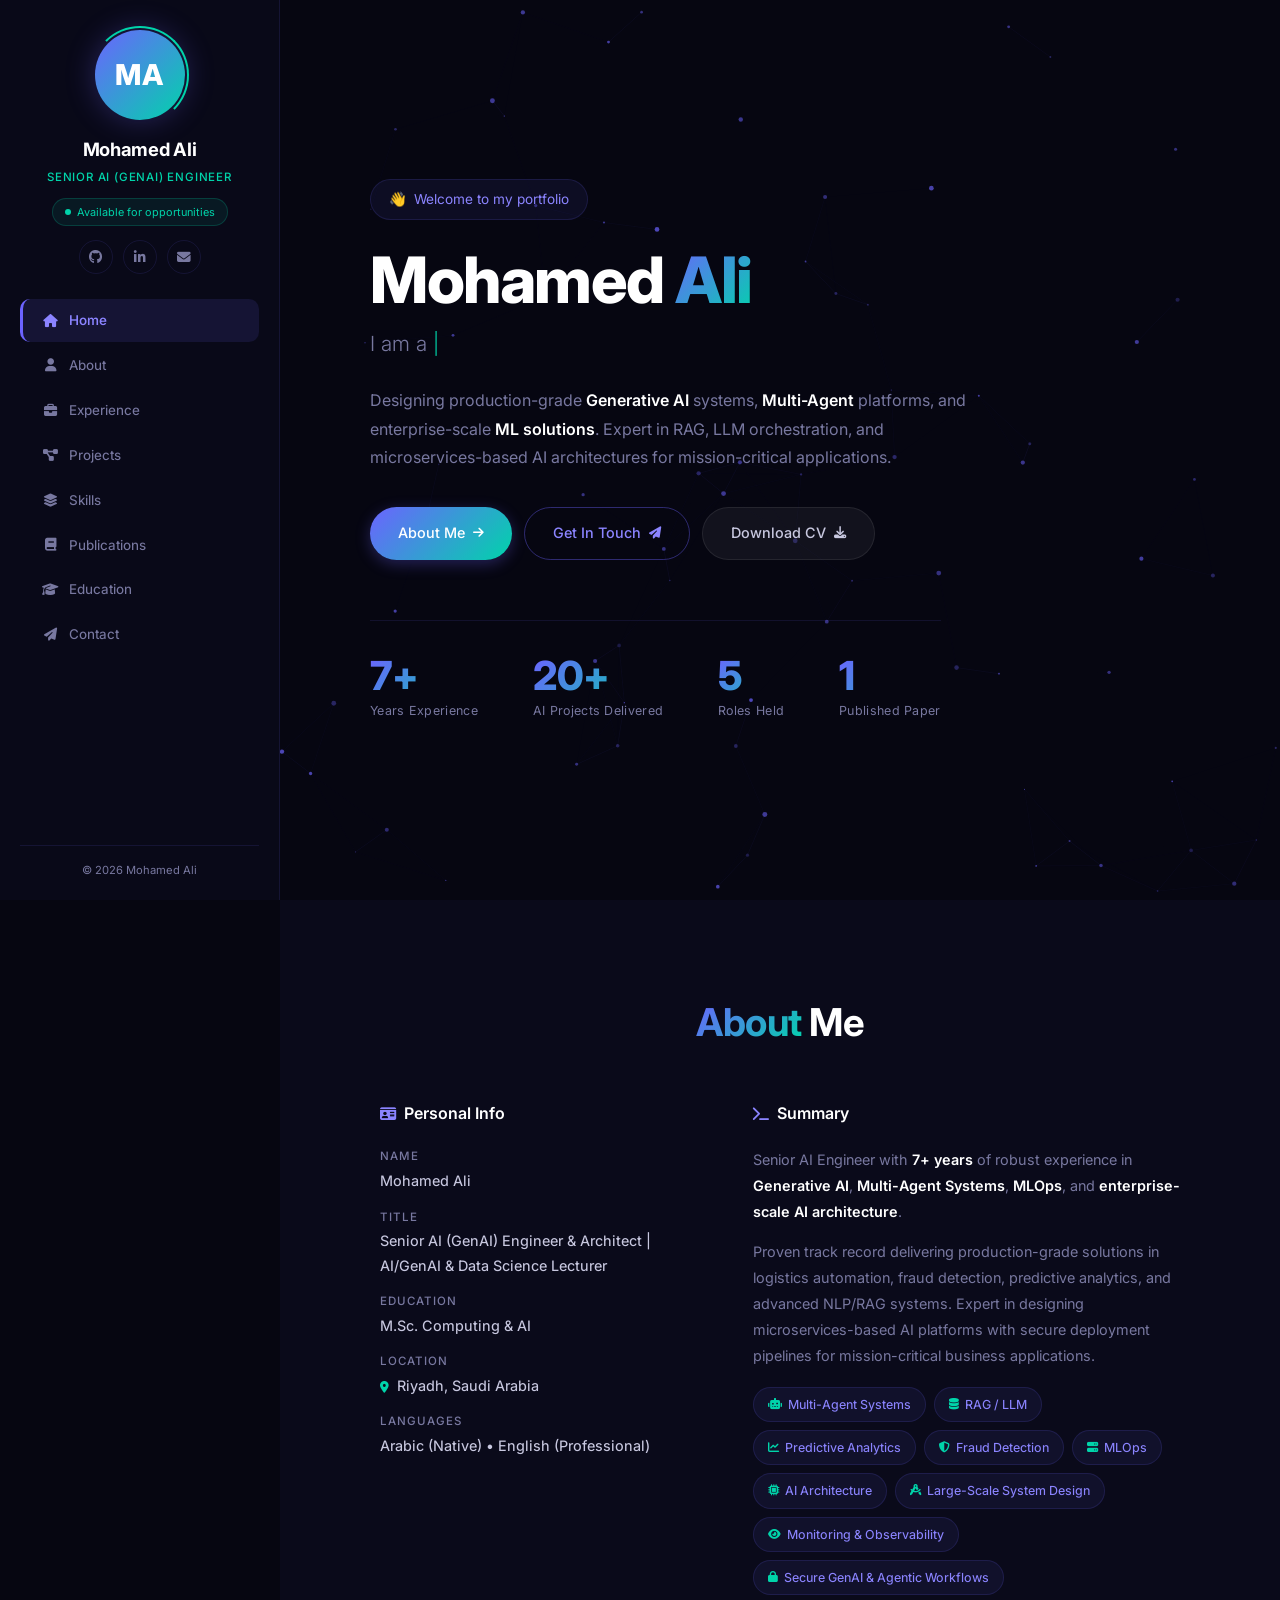
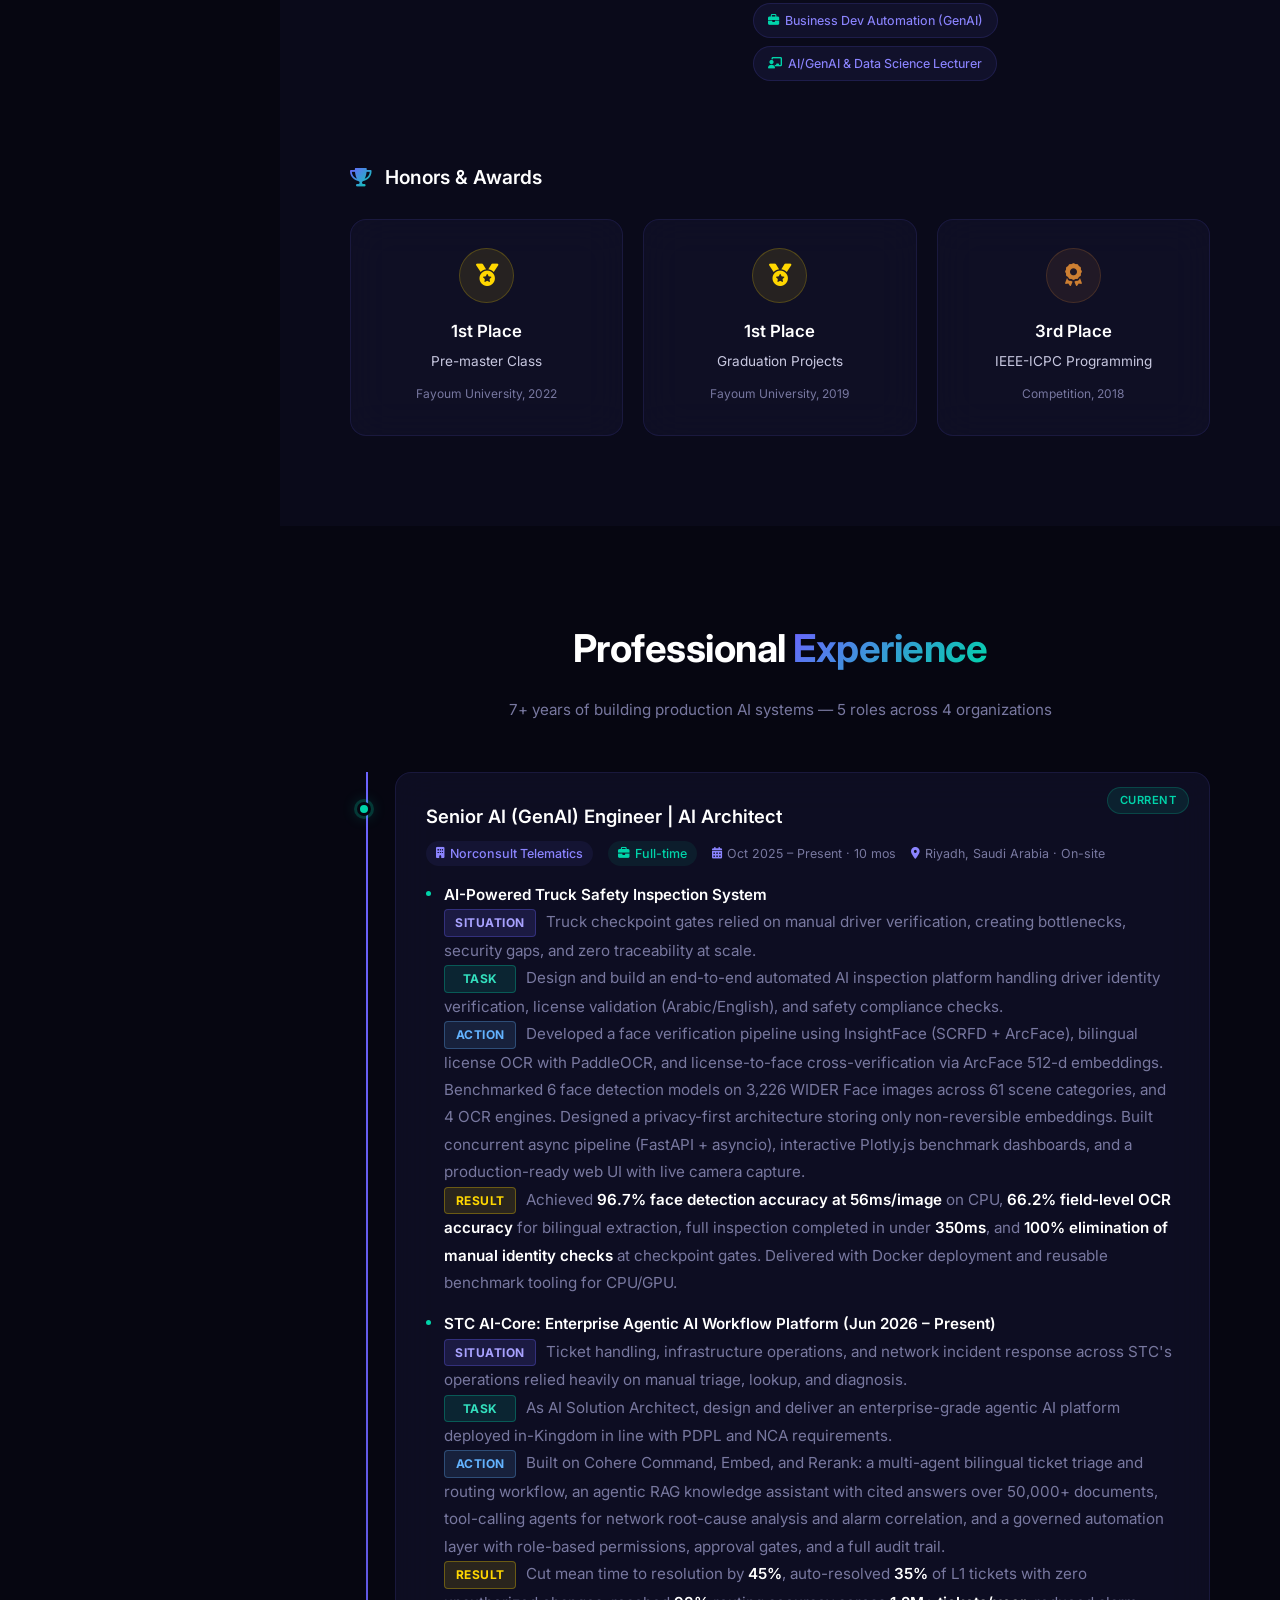
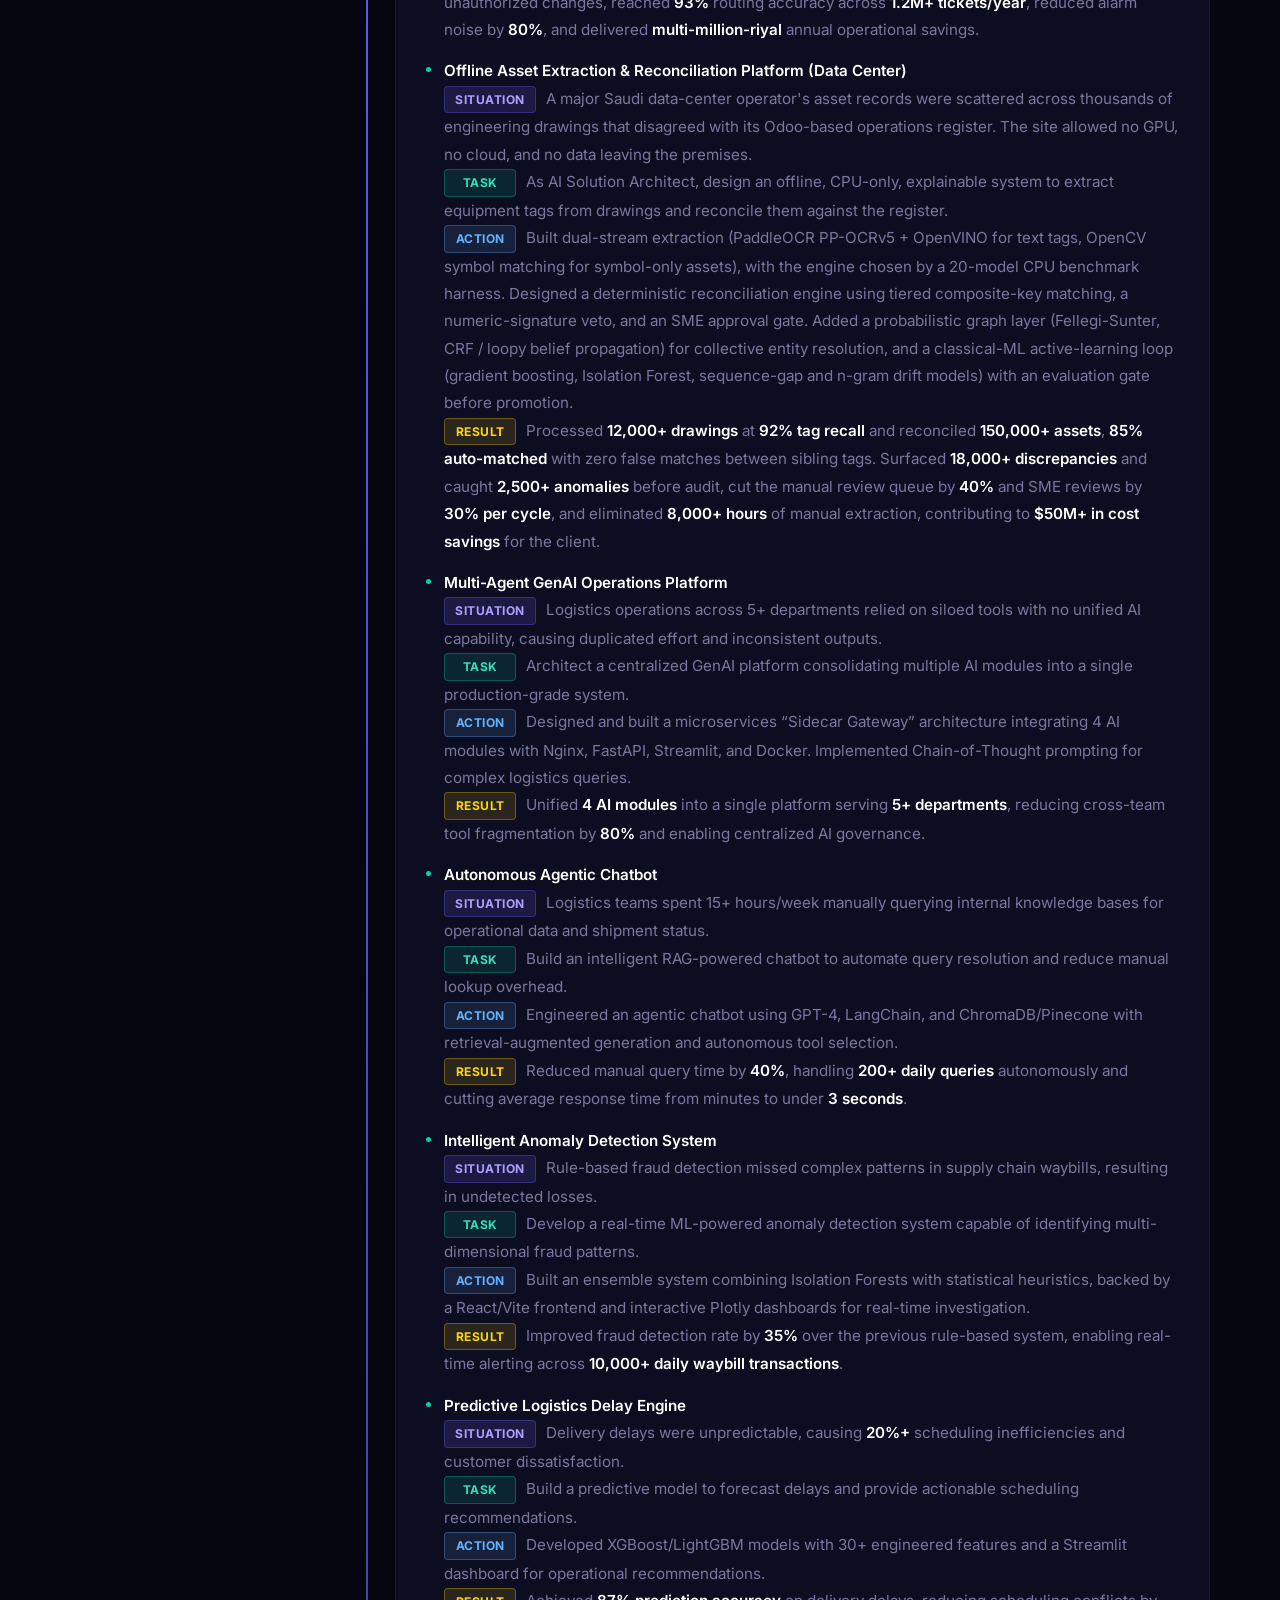
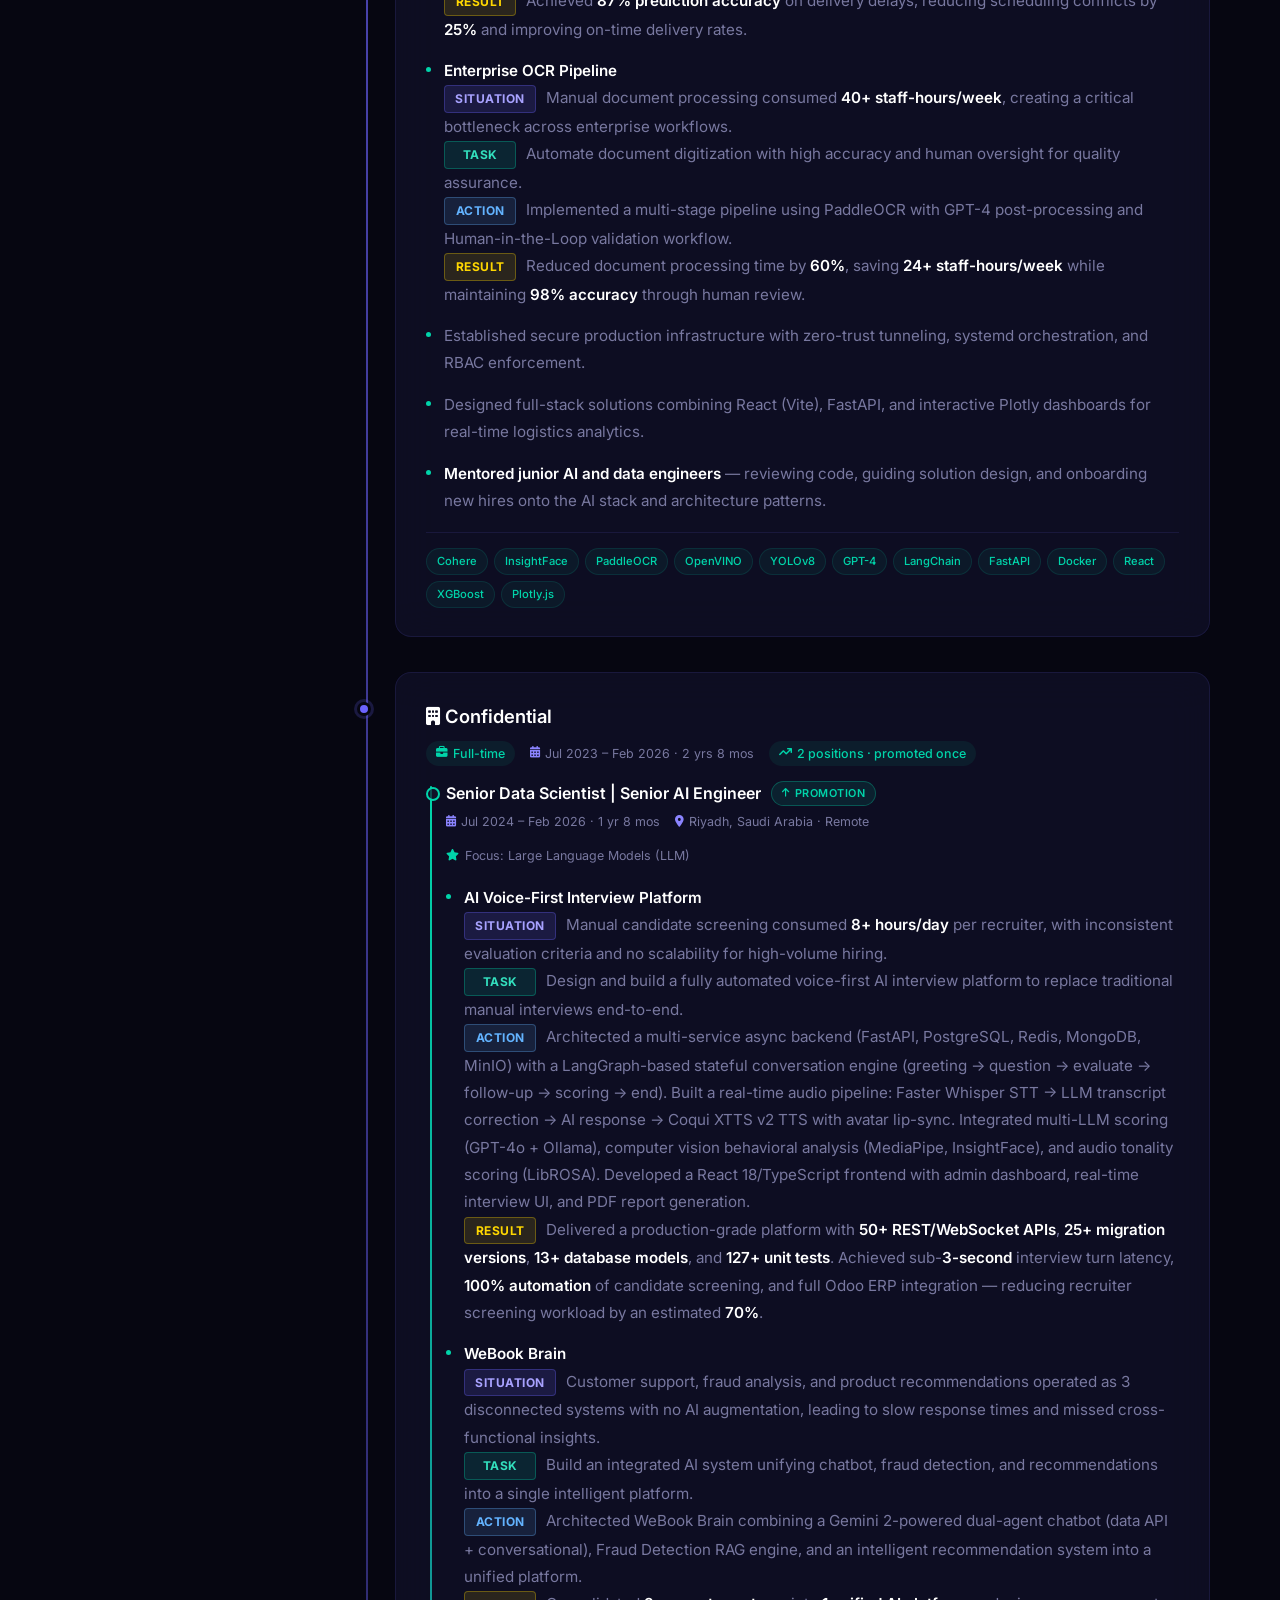
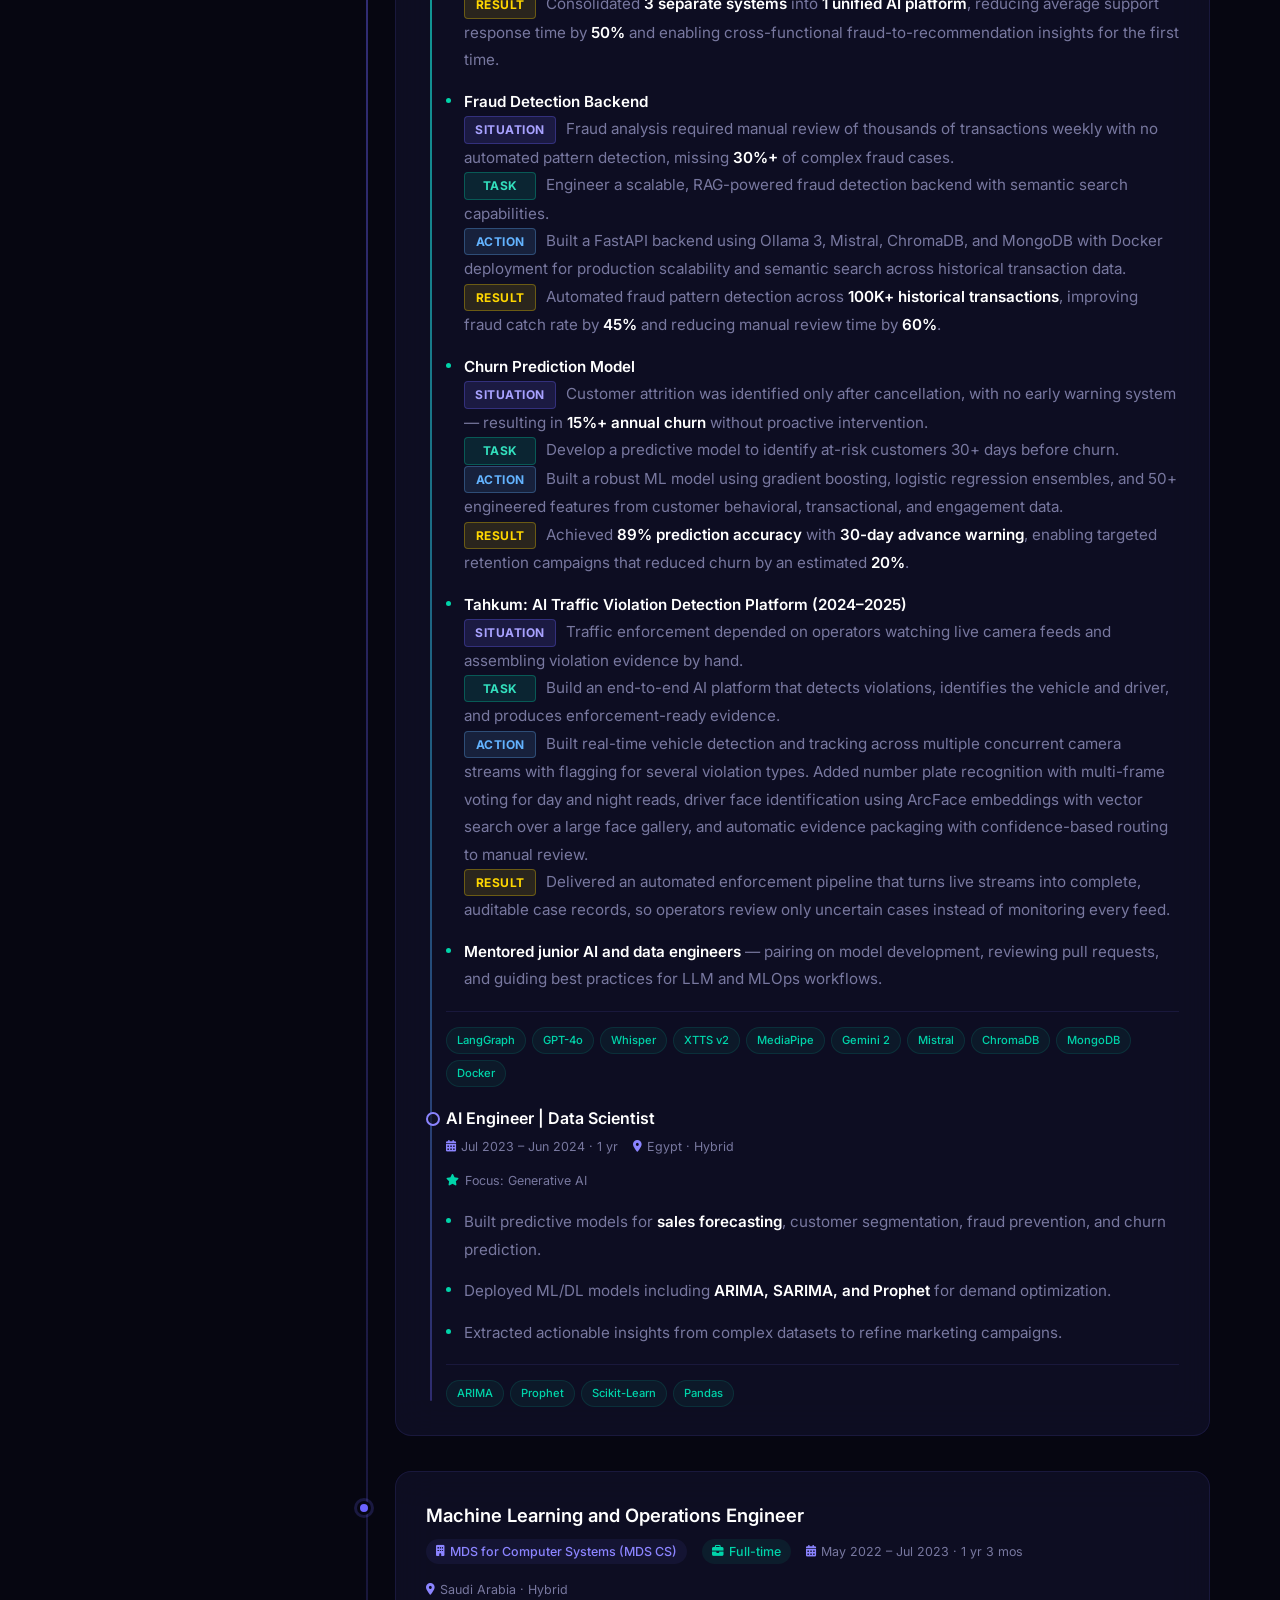
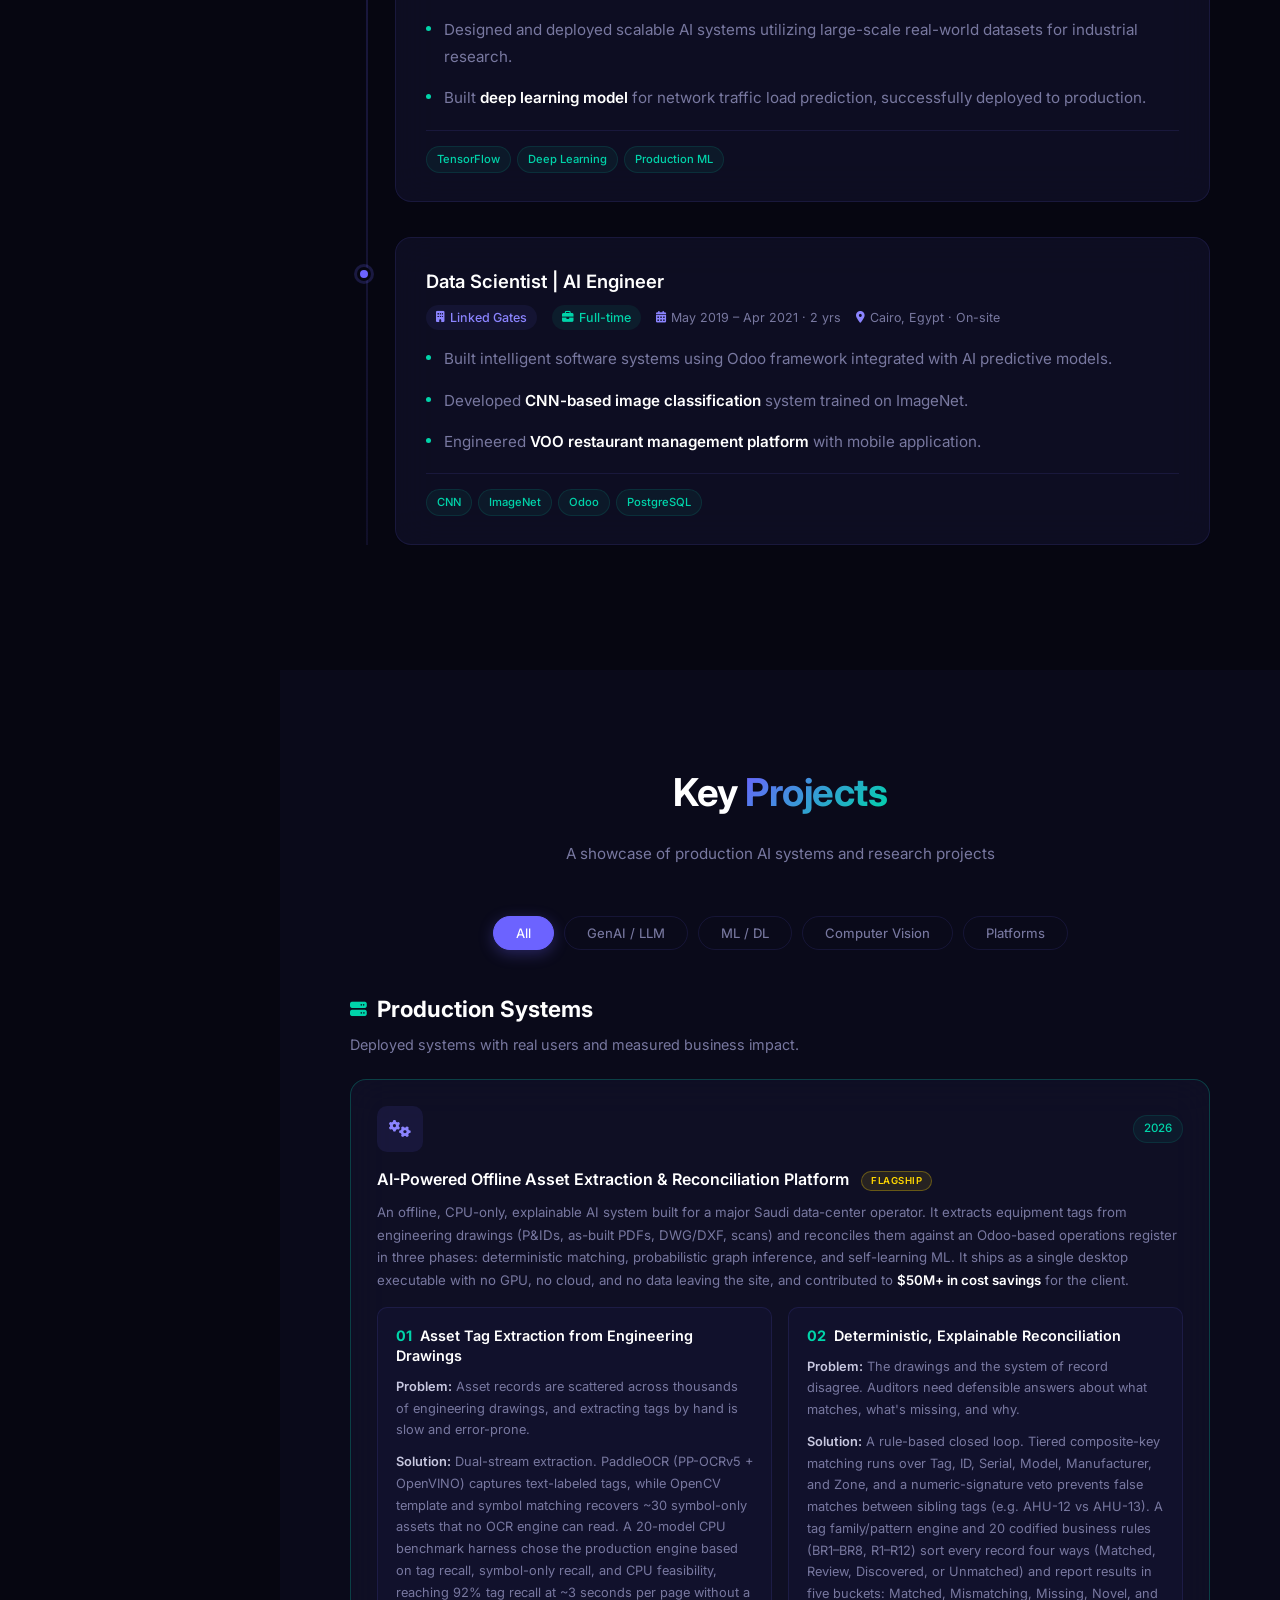
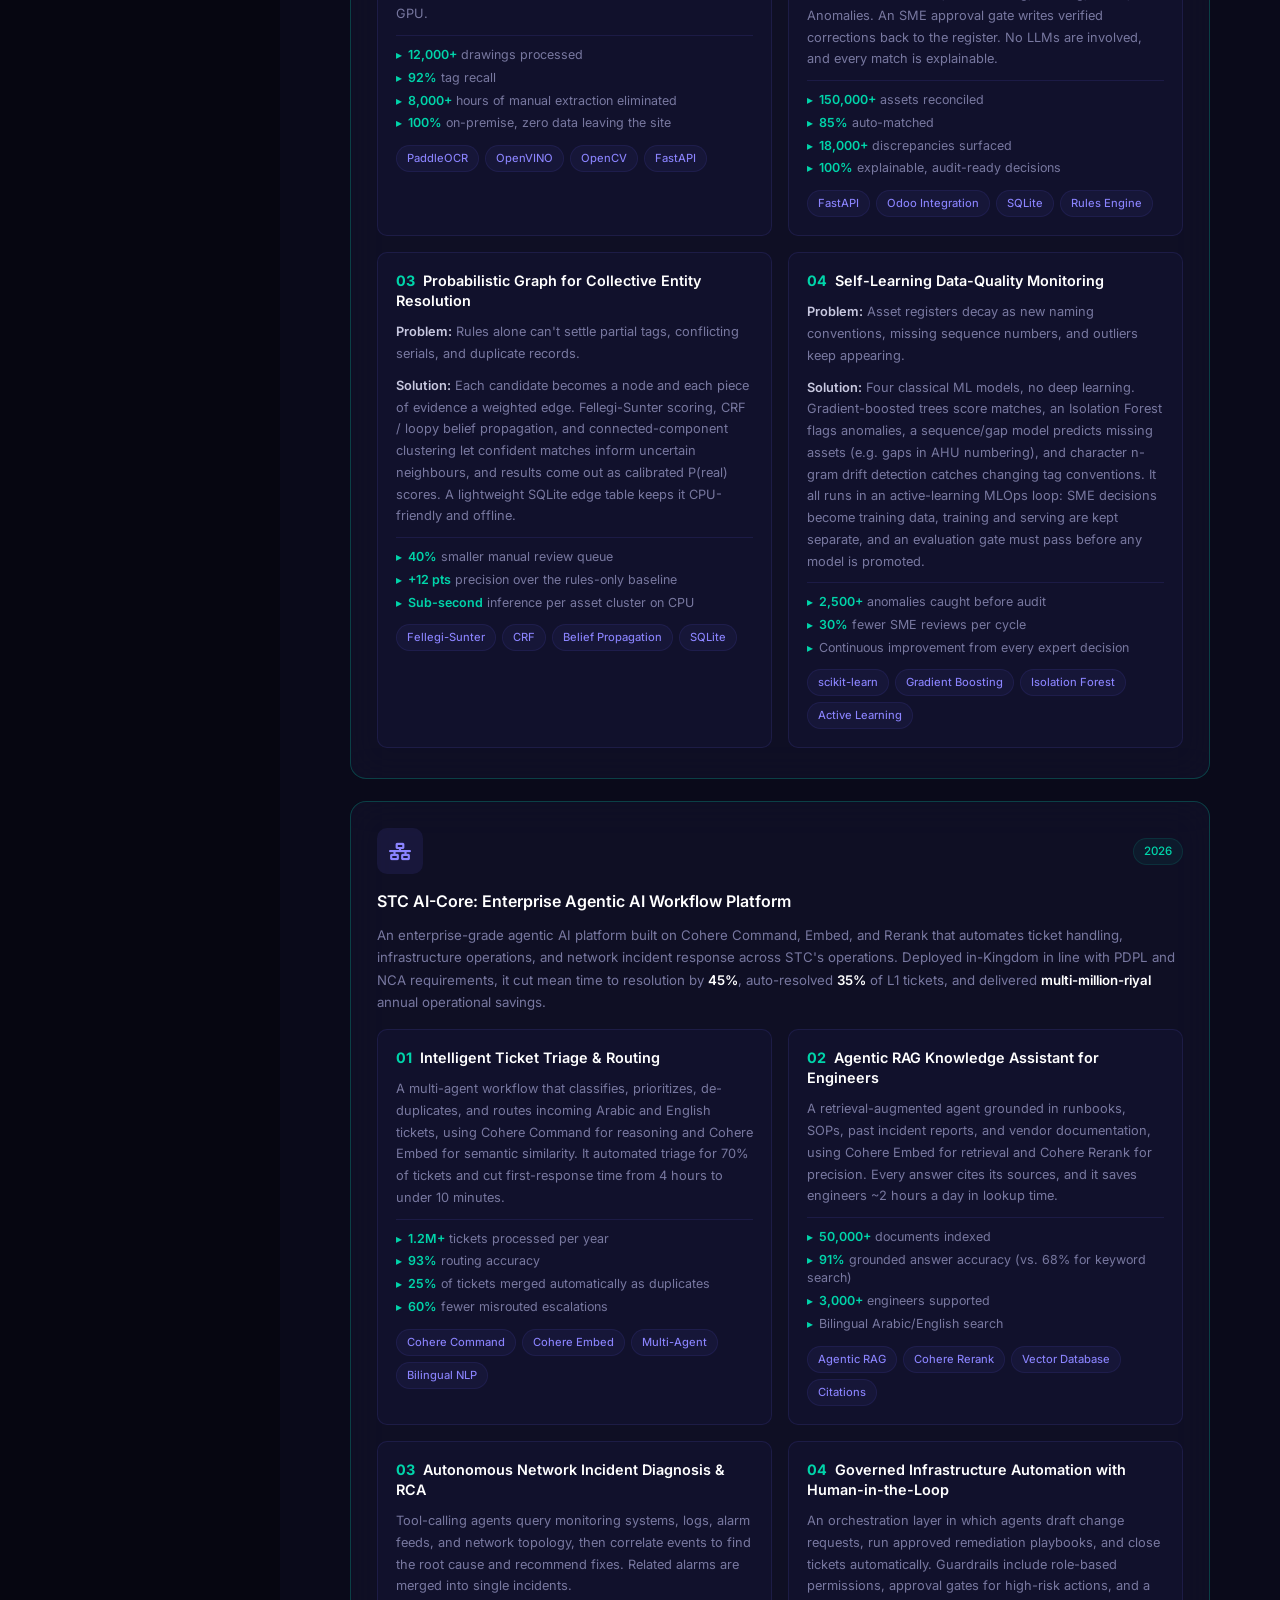
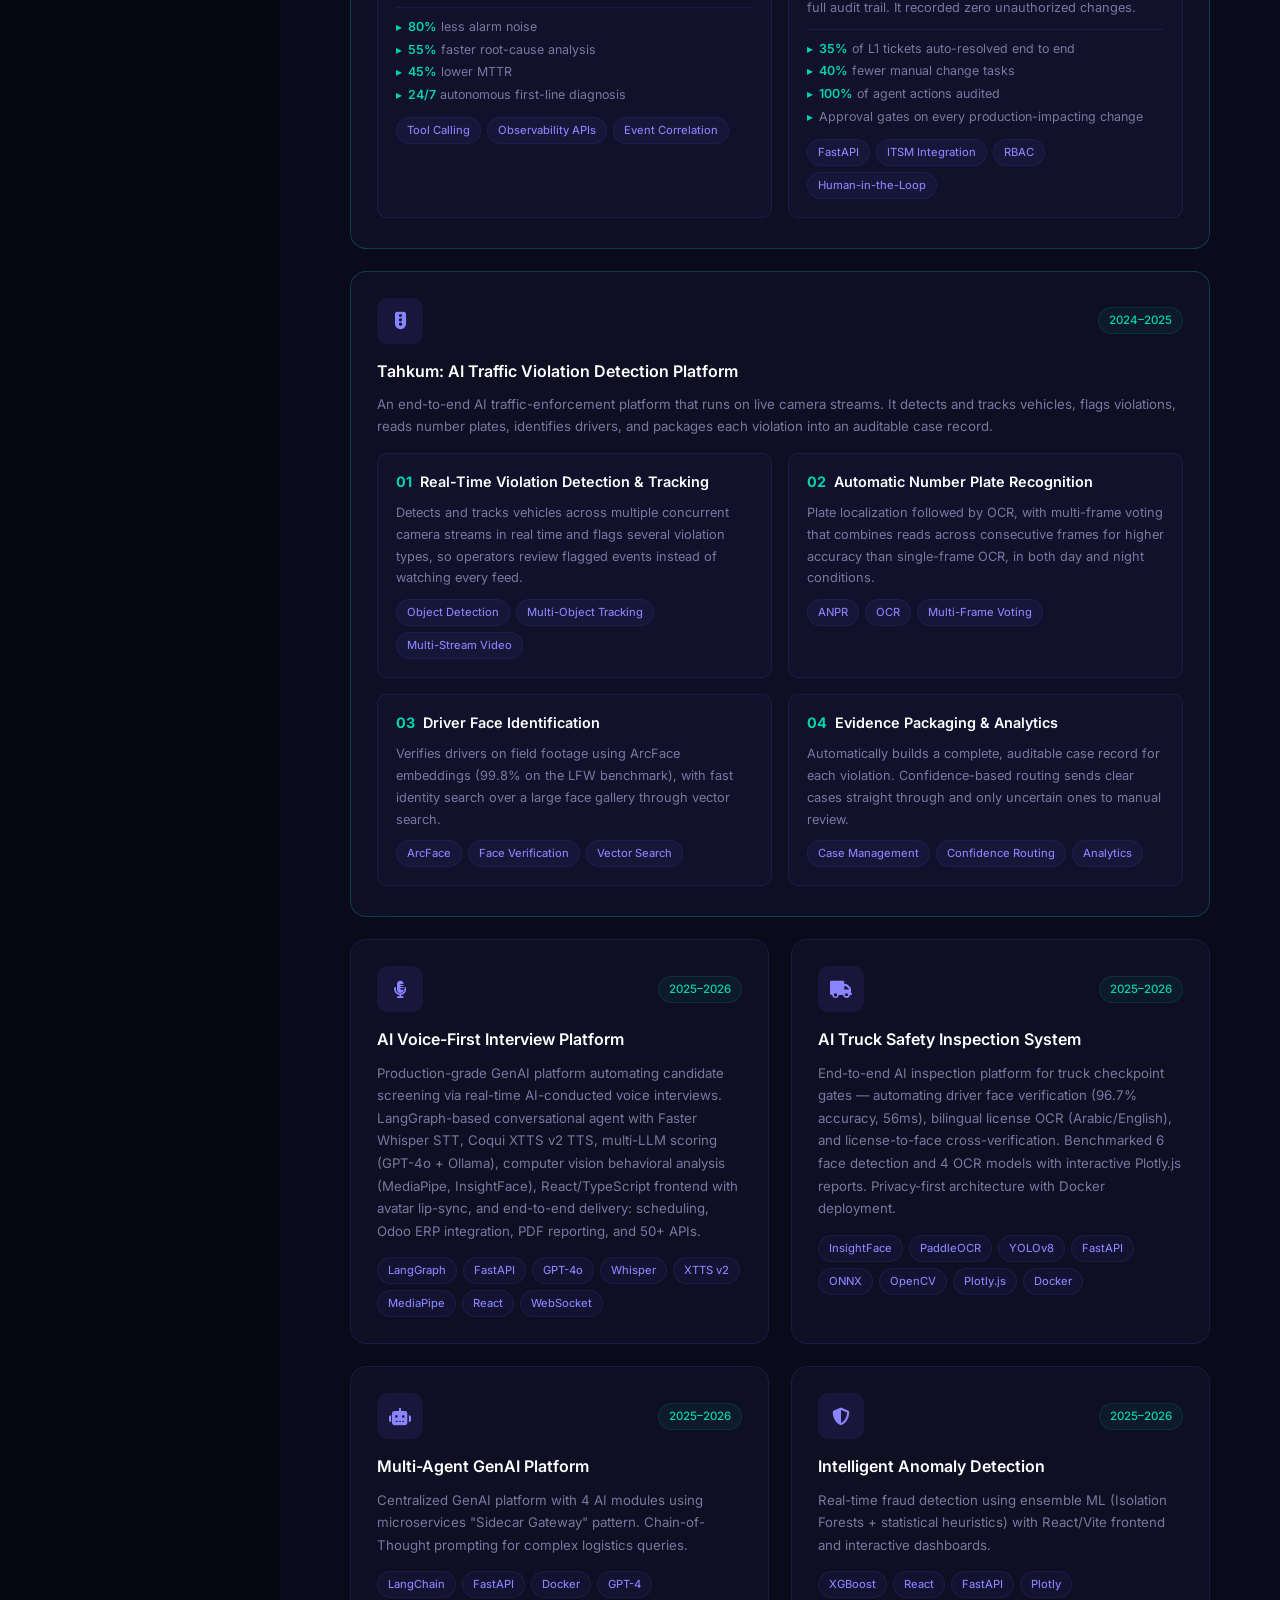
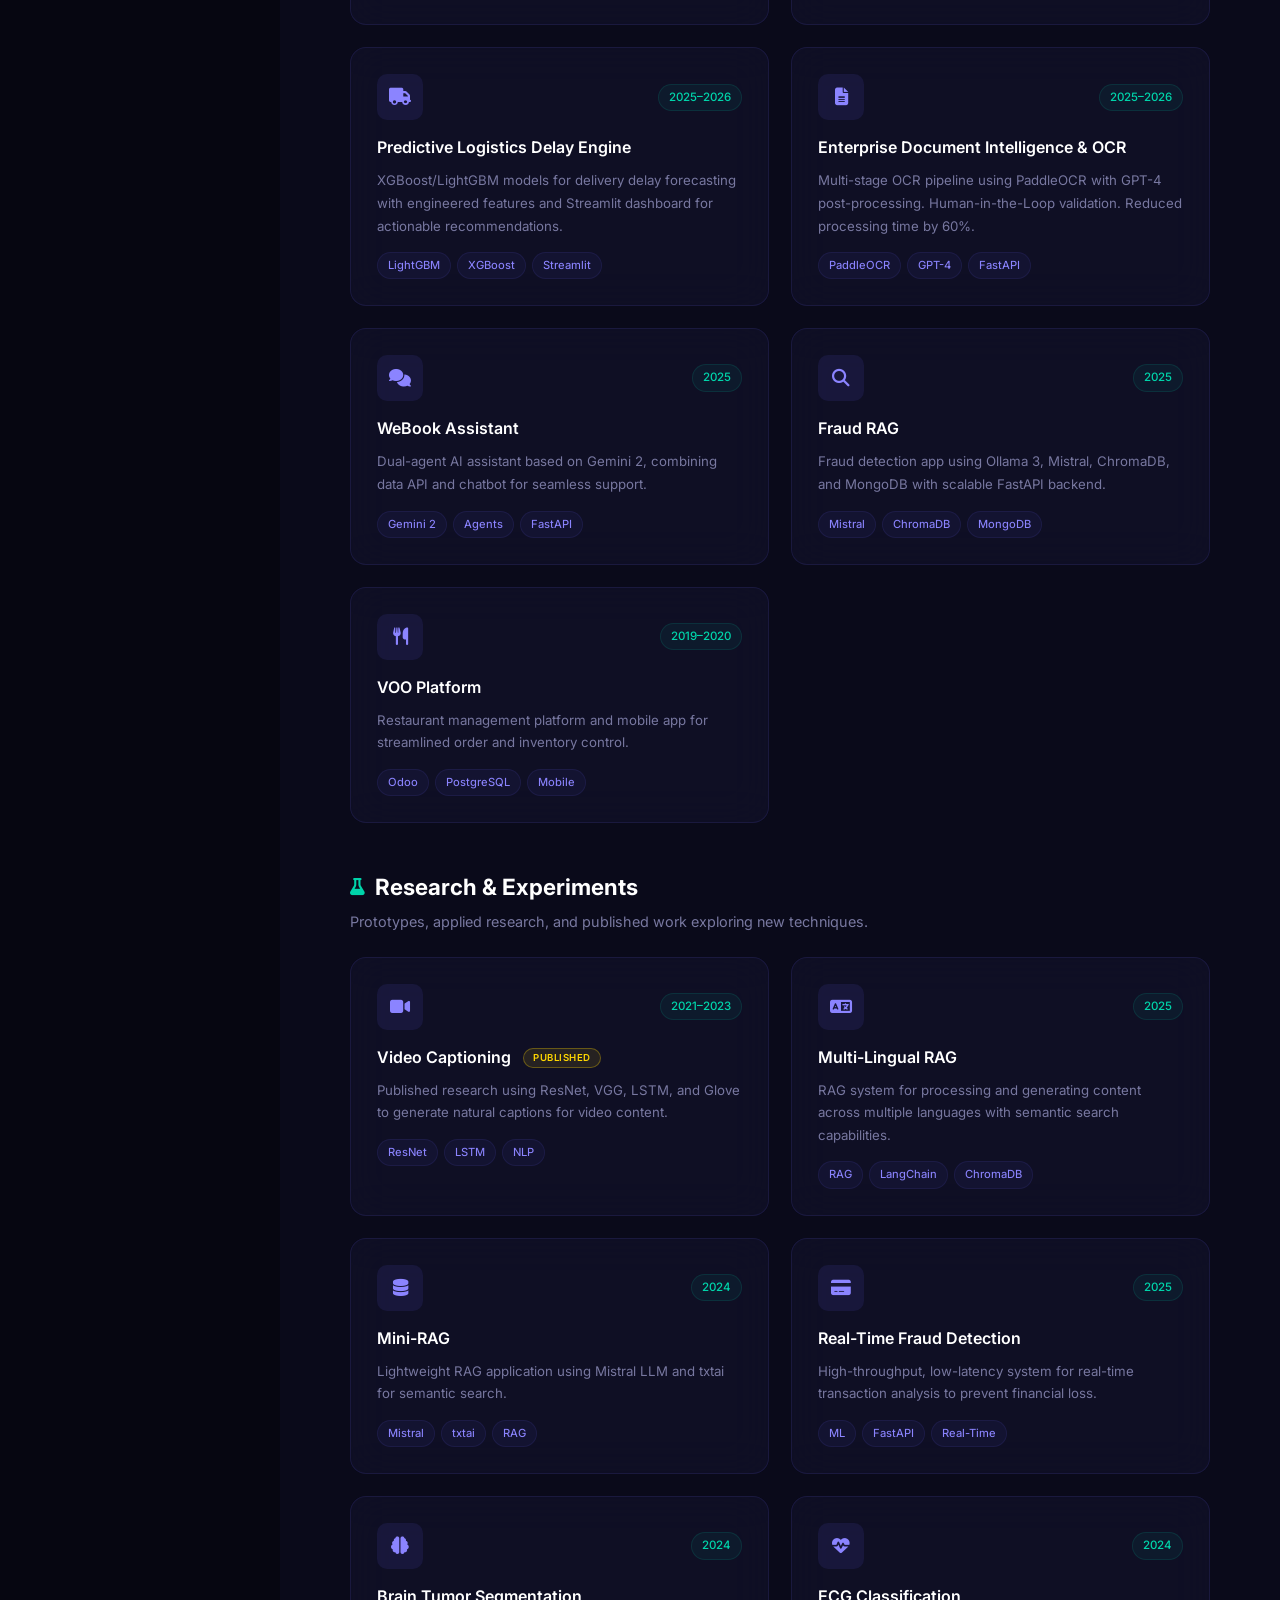
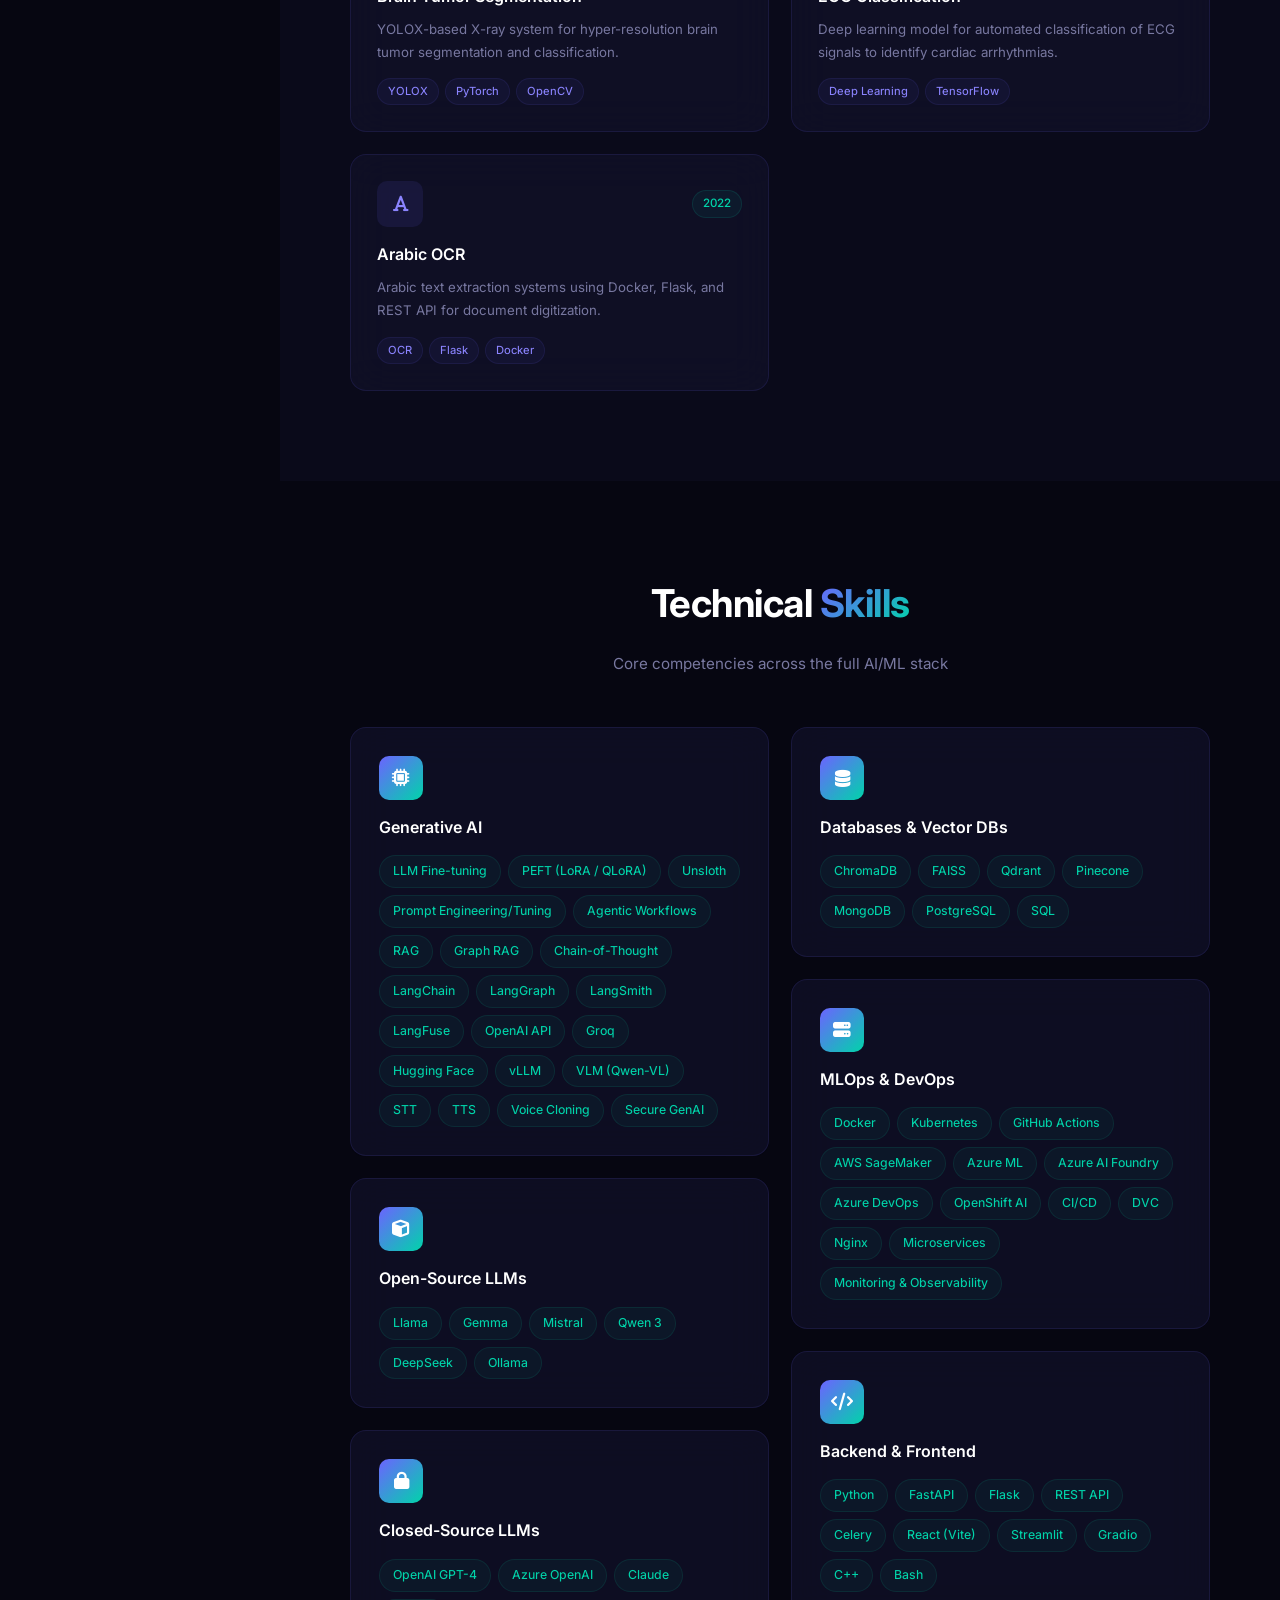
==== commit ff04ae0c: "Add STC AI-Core and Tahkum to the experience timeline Add year badges to both project cards (2026 an" ====
--- a/index.html
+++ b/index.html
@@ -290,6 +290,12 @@
                         <span class="star-label star-action">Action</span> Developed a face verification pipeline using InsightFace (SCRFD + ArcFace), bilingual license OCR with PaddleOCR, and license-to-face cross-verification via ArcFace 512-d embeddings. Benchmarked 6 face detection models on 3,226 WIDER Face images across 61 scene categories, and 4 OCR engines. Designed a privacy-first architecture storing only non-reversible embeddings. Built concurrent async pipeline (FastAPI + asyncio), interactive Plotly.js benchmark dashboards, and a production-ready web UI with live camera capture.<br>
                         <span class="star-label star-result">Result</span> Achieved <strong>96.7% face detection accuracy at 56ms/image</strong> on CPU, <strong>66.2% field-level OCR accuracy</strong> for bilingual extraction, full inspection completed in under <strong>350ms</strong>, and <strong>100% elimination of manual identity checks</strong> at checkpoint gates. Delivered with Docker deployment and reusable benchmark tooling for CPU/GPU.</li>
 
+                    <li><strong>STC AI-Core: Enterprise Agentic AI Workflow Platform (Jun 2026 &ndash; Present)</strong><br>
+                        <span class="star-label star-situation">Situation</span> Ticket handling, infrastructure operations, and network incident response across STC's operations relied heavily on manual triage, lookup, and diagnosis.<br>
+                        <span class="star-label star-task">Task</span> As AI Solution Architect, design and deliver an enterprise-grade agentic AI platform deployed in-Kingdom in line with PDPL and NCA requirements.<br>
+                        <span class="star-label star-action">Action</span> Built on Cohere Command, Embed, and Rerank: a multi-agent bilingual ticket triage and routing workflow, an agentic RAG knowledge assistant with cited answers over 50,000+ documents, tool-calling agents for network root-cause analysis and alarm correlation, and a governed automation layer with role-based permissions, approval gates, and a full audit trail.<br>
+                        <span class="star-label star-result">Result</span> Cut mean time to resolution by <strong>45%</strong>, auto-resolved <strong>35%</strong> of L1 tickets with zero unauthorized changes, reached <strong>93%</strong> routing accuracy across <strong>1.2M+ tickets/year</strong>, reduced alarm noise by <strong>80%</strong>, and delivered <strong>multi-million-riyal</strong> annual operational savings.</li>
+
                     <li><strong>Offline Asset Extraction &amp; Reconciliation Platform (Data Center)</strong><br>
                         <span class="star-label star-situation">Situation</span> A major Saudi data-center operator's asset records were scattered across thousands of engineering drawings that disagreed with its Odoo-based operations register. The site allowed no GPU, no cloud, and no data leaving the premises.<br>
                         <span class="star-label star-task">Task</span> As AI Solution Architect, design an offline, CPU-only, explainable system to extract equipment tags from drawings and reconcile them against the register.<br>
@@ -331,7 +337,7 @@
                     <li><strong>Mentored junior AI and data engineers</strong> &mdash; reviewing code, guiding solution design, and onboarding new hires onto the AI stack and architecture patterns.</li>
                 </ul>
                 <div class="tech-used">
-                    <span>InsightFace</span><span>PaddleOCR</span><span>YOLOv8</span><span>GPT-4</span><span>LangChain</span><span>FastAPI</span><span>Docker</span><span>React</span><span>XGBoost</span><span>Plotly.js</span>
+                    <span>Cohere</span><span>InsightFace</span><span>PaddleOCR</span><span>OpenVINO</span><span>YOLOv8</span><span>GPT-4</span><span>LangChain</span><span>FastAPI</span><span>Docker</span><span>React</span><span>XGBoost</span><span>Plotly.js</span>
                 </div>
             </div>
         </div>
@@ -385,6 +391,12 @@
                         <span class="star-label star-action">Action</span> Built a robust ML model using gradient boosting, logistic regression ensembles, and 50+ engineered features from customer behavioral, transactional, and engagement data.<br>
                         <span class="star-label star-result">Result</span> Achieved <strong>89% prediction accuracy</strong> with <strong>30-day advance warning</strong>, enabling targeted retention campaigns that reduced churn by an estimated <strong>20%</strong>.</li>
 
+                    <li><strong>Tahkum: AI Traffic Violation Detection Platform (2024&ndash;2025)</strong><br>
+                        <span class="star-label star-situation">Situation</span> Traffic enforcement depended on operators watching live camera feeds and assembling violation evidence by hand.<br>
+                        <span class="star-label star-task">Task</span> Build an end-to-end AI platform that detects violations, identifies the vehicle and driver, and produces enforcement-ready evidence.<br>
+                        <span class="star-label star-action">Action</span> Built real-time vehicle detection and tracking across multiple concurrent camera streams with flagging for several violation types. Added number plate recognition with multi-frame voting for day and night reads, driver face identification using ArcFace embeddings with vector search over a large face gallery, and automatic evidence packaging with confidence-based routing to manual review.<br>
+                        <span class="star-label star-result">Result</span> Delivered an automated enforcement pipeline that turns live streams into complete, auditable case records, so operators review only uncertain cases instead of monitoring every feed.</li>
+
                     <li><strong>Mentored junior AI and data engineers</strong> &mdash; pairing on model development, reviewing pull requests, and guiding best practices for LLM and MLOps workflows.</li>
                 </ul>
                 <div class="tech-used">
@@ -523,6 +535,7 @@
             <div class="project-card-glow"></div>
             <div class="project-header">
                 <div class="project-icon"><i class="fas fa-network-wired"></i></div>
+                <span class="project-year">2026</span>
             </div>
             <h3>STC AI-Core: Enterprise Agentic AI Workflow Platform</h3>
             <p>An enterprise-grade agentic AI platform built on Cohere Command, Embed, and Rerank that automates ticket handling, infrastructure operations, and network incident response across STC's operations. Deployed in-Kingdom in line with PDPL and NCA requirements, it cut mean time to resolution by <strong>45%</strong>, auto-resolved <strong>35%</strong> of L1 tickets, and delivered <strong>multi-million-riyal</strong> annual operational savings.</p>
@@ -558,6 +571,7 @@
             <div class="project-card-glow"></div>
             <div class="project-header">
                 <div class="project-icon"><i class="fas fa-traffic-light"></i></div>
+                <span class="project-year">2024&ndash;2025</span>
             </div>
             <h3>Tahkum: AI Traffic Violation Detection Platform</h3>
             <p>An end-to-end AI traffic-enforcement platform that runs on live camera streams. It detects and tracks vehicles, flags violations, reads number plates, identifies drivers, and packages each violation into an auditable case record.</p>
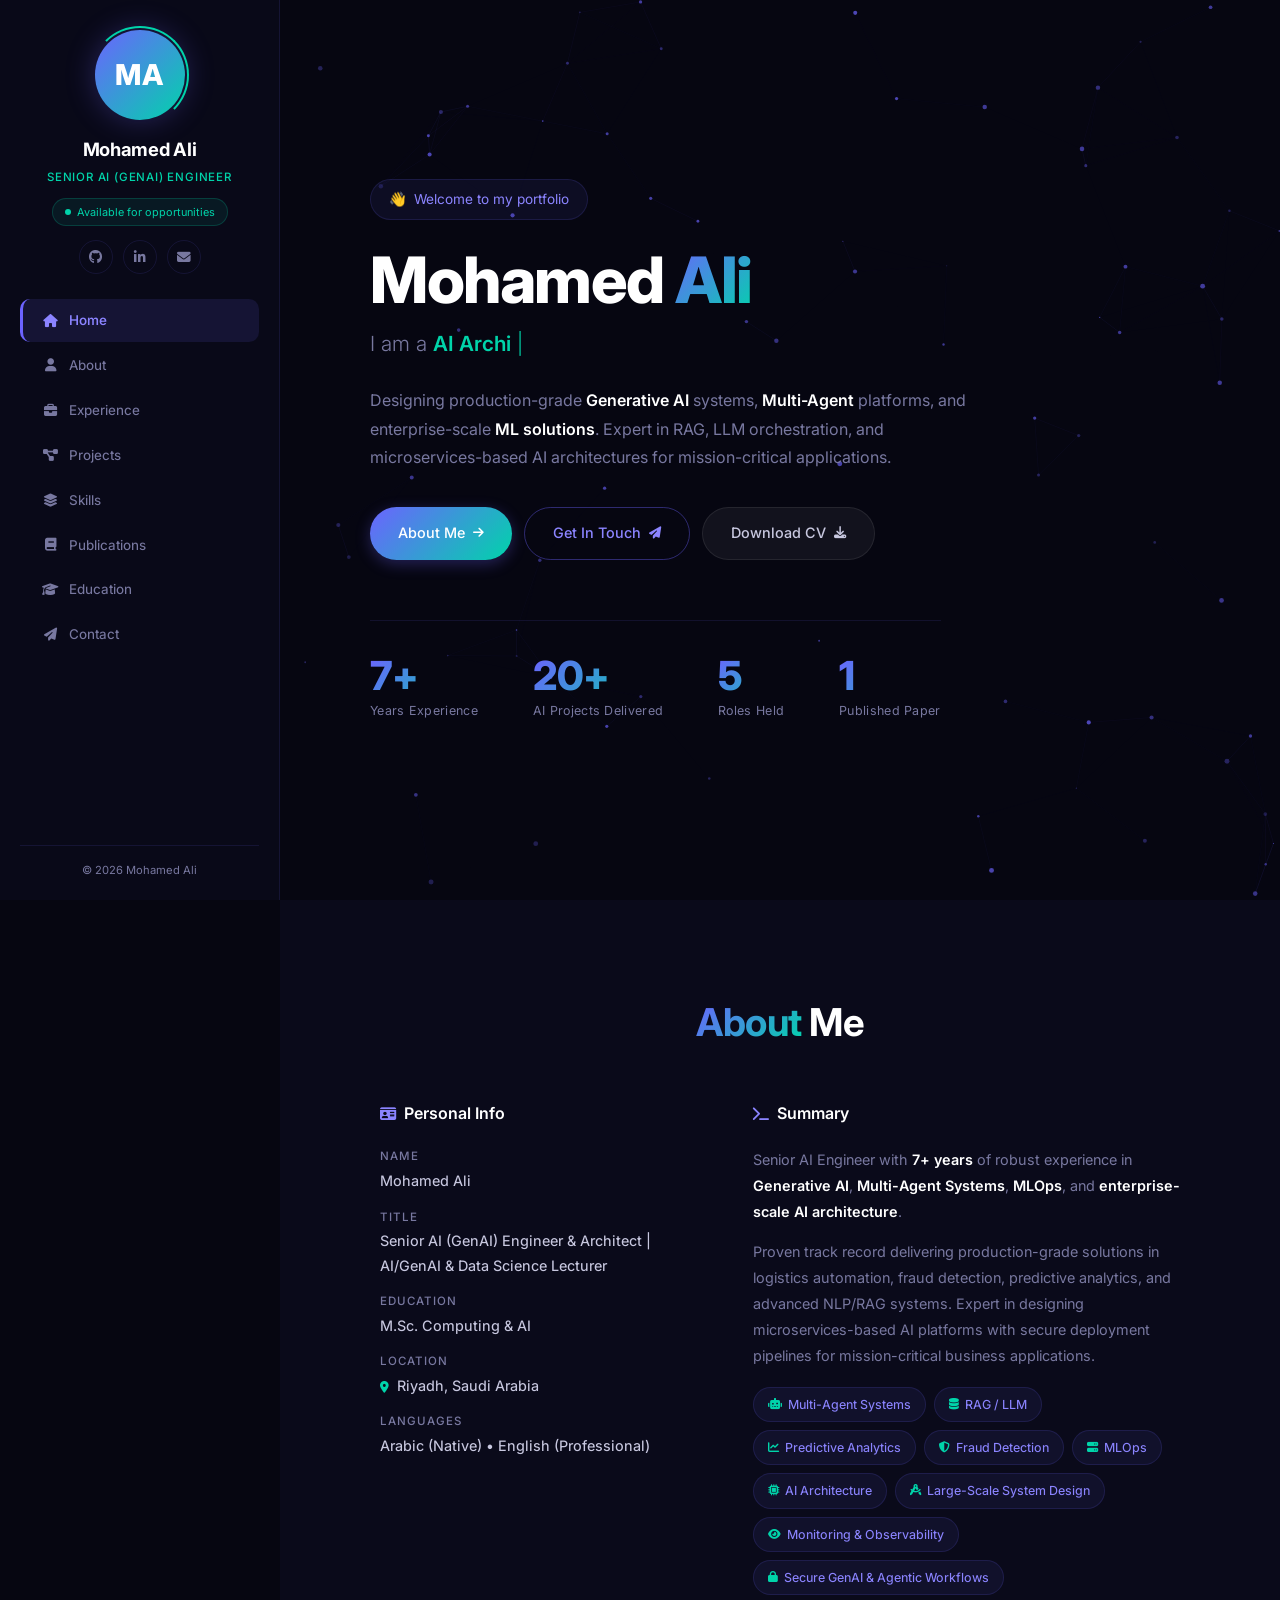
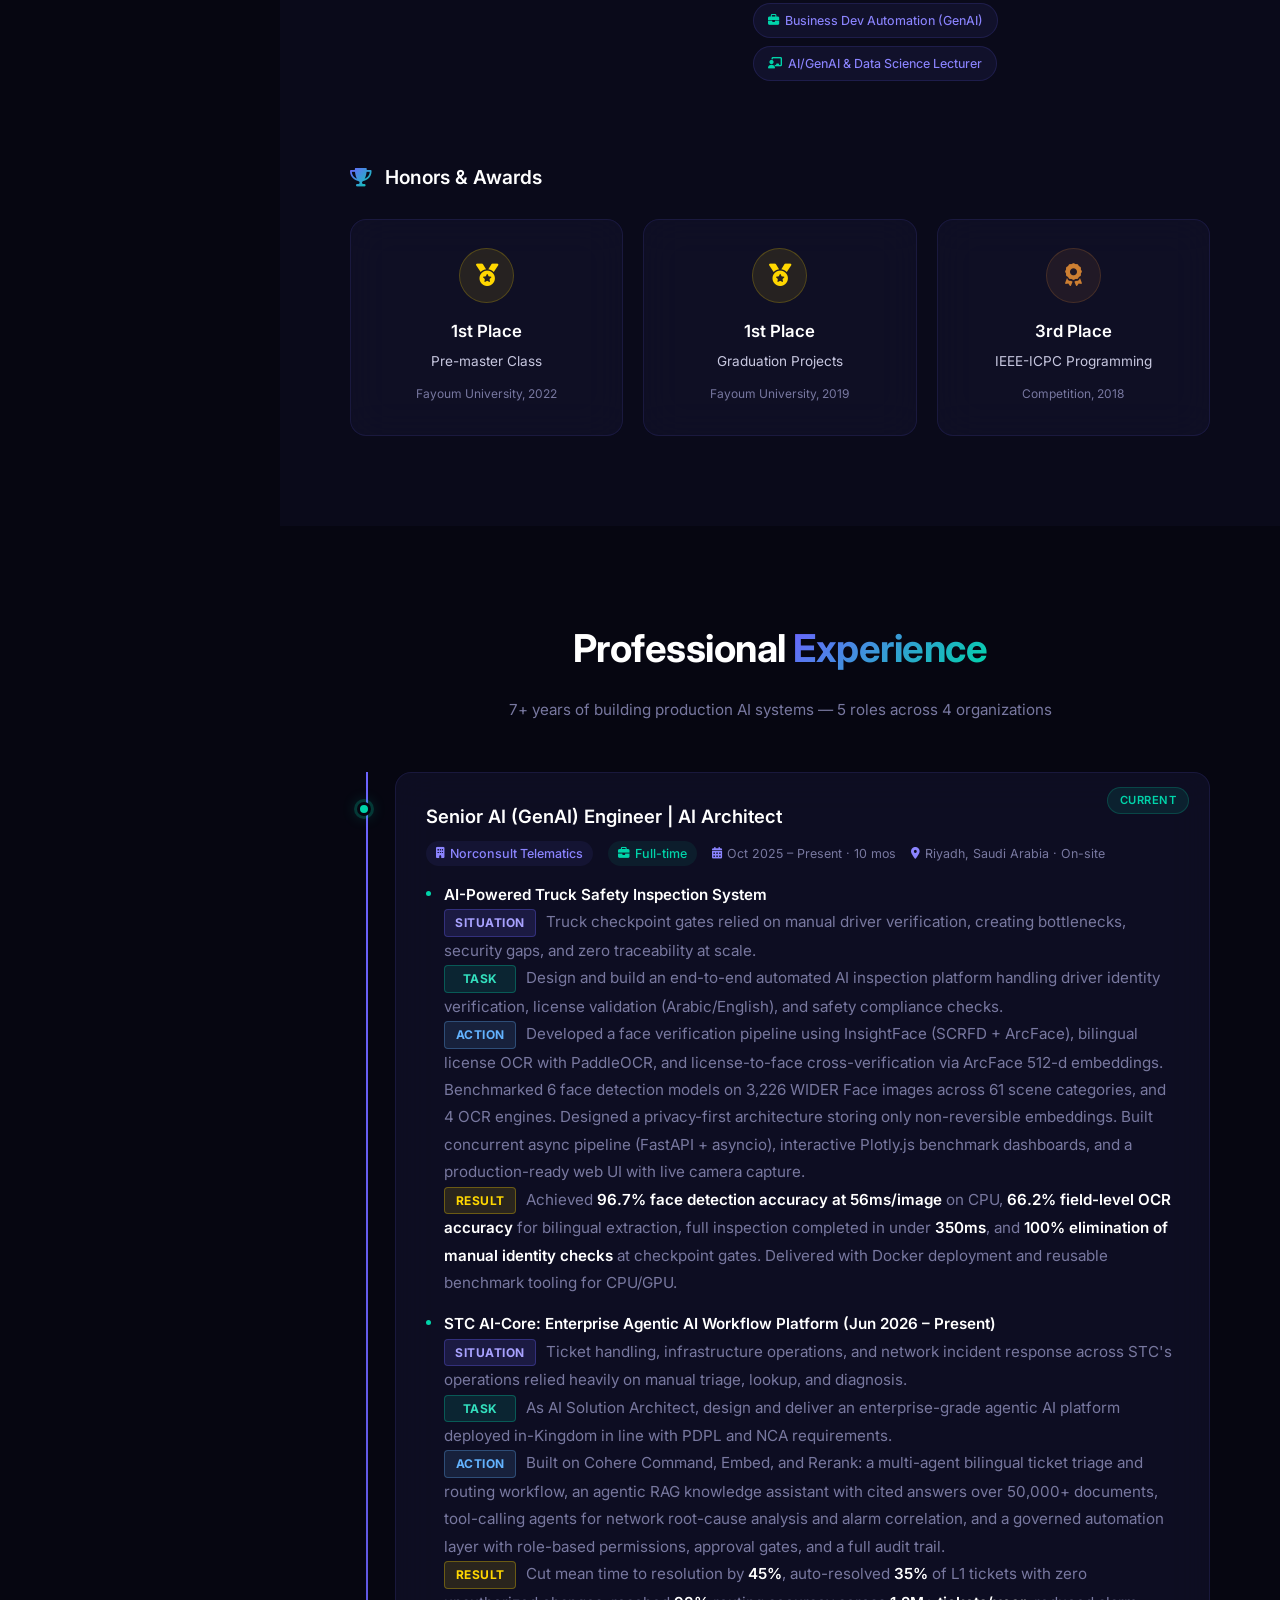
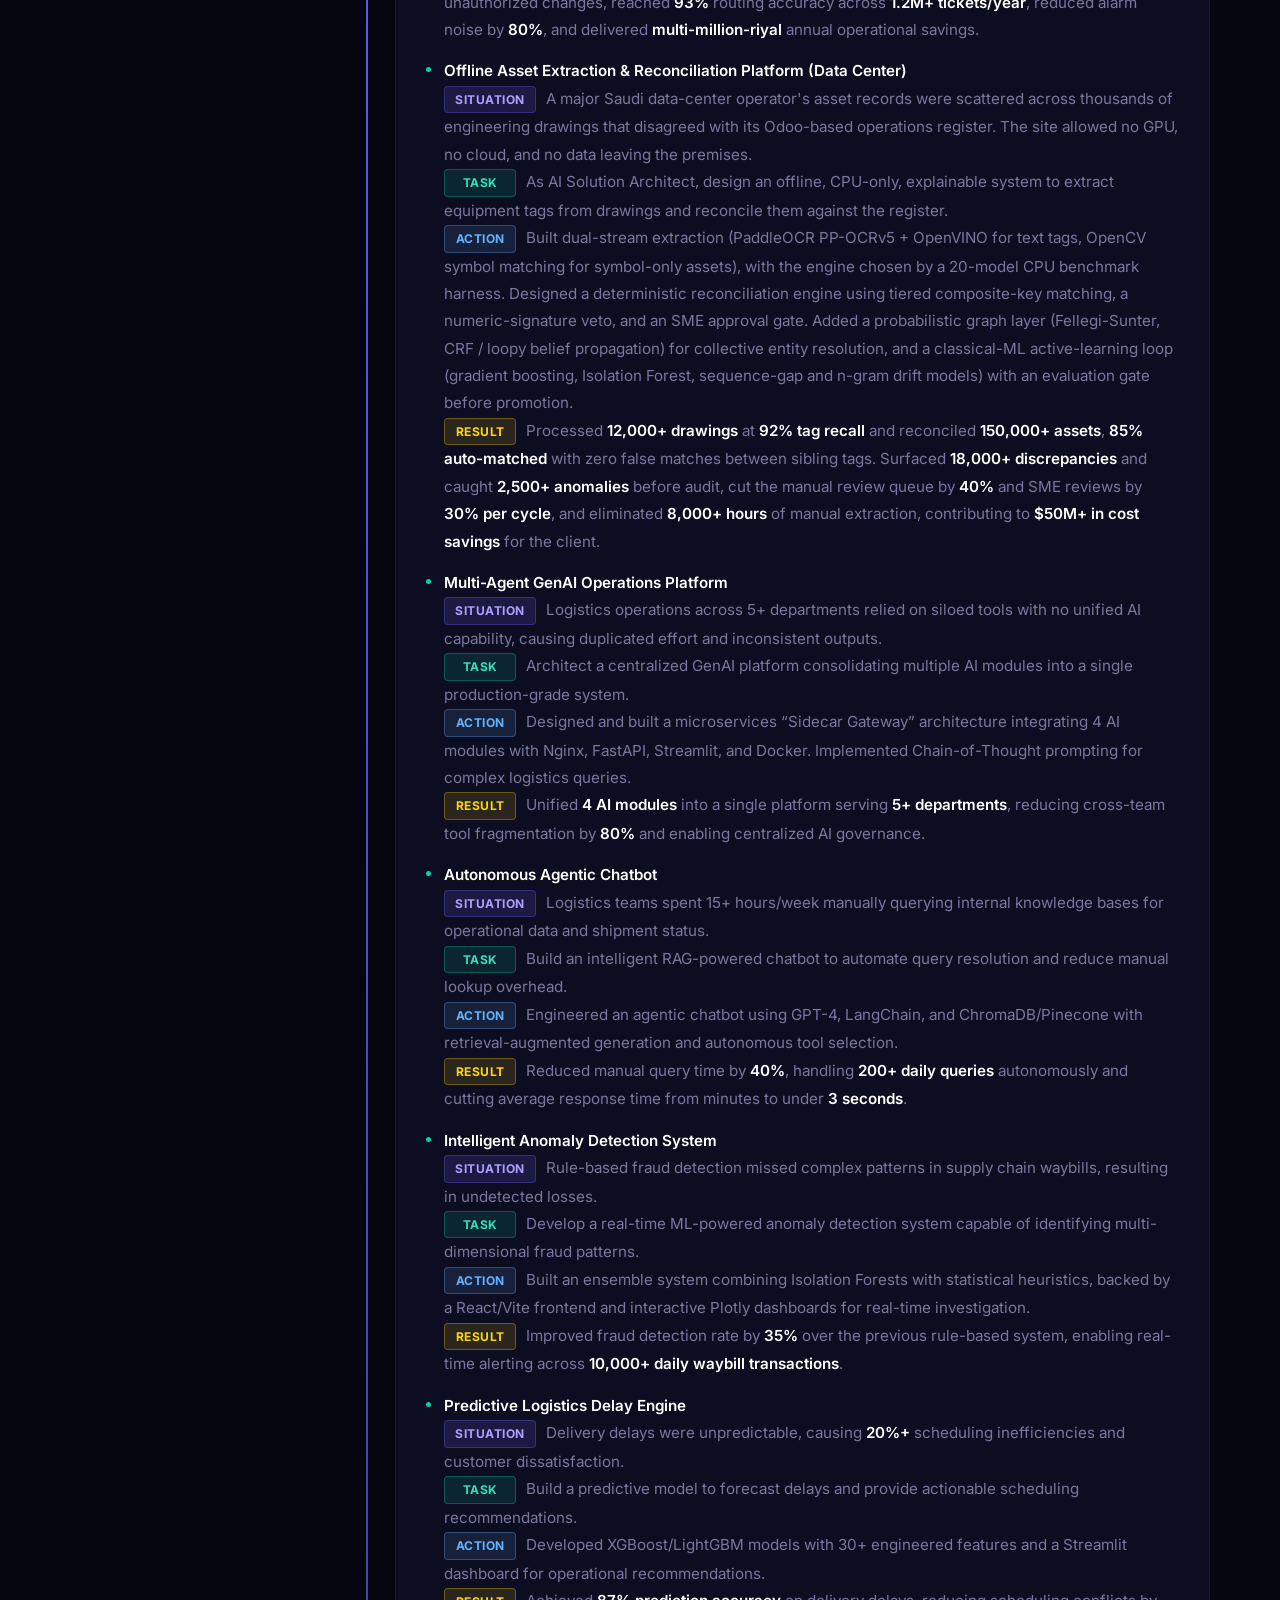
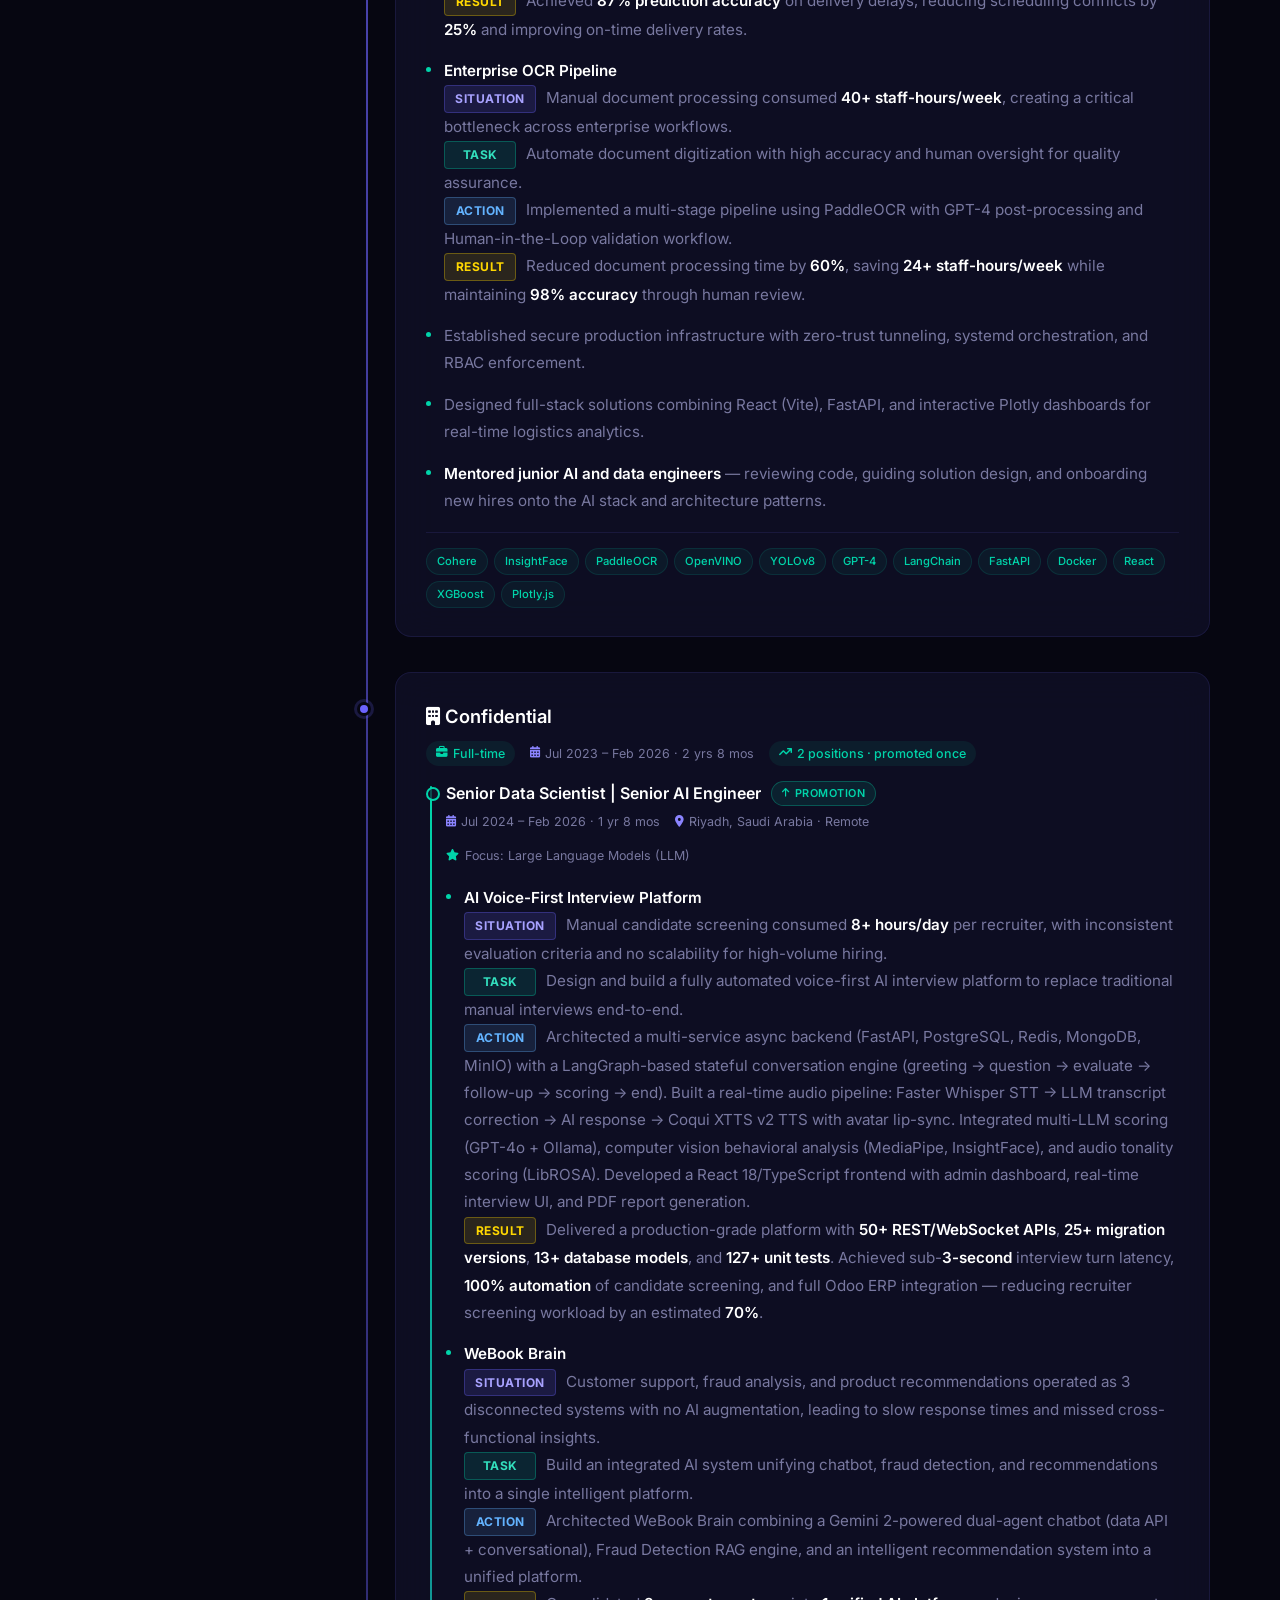
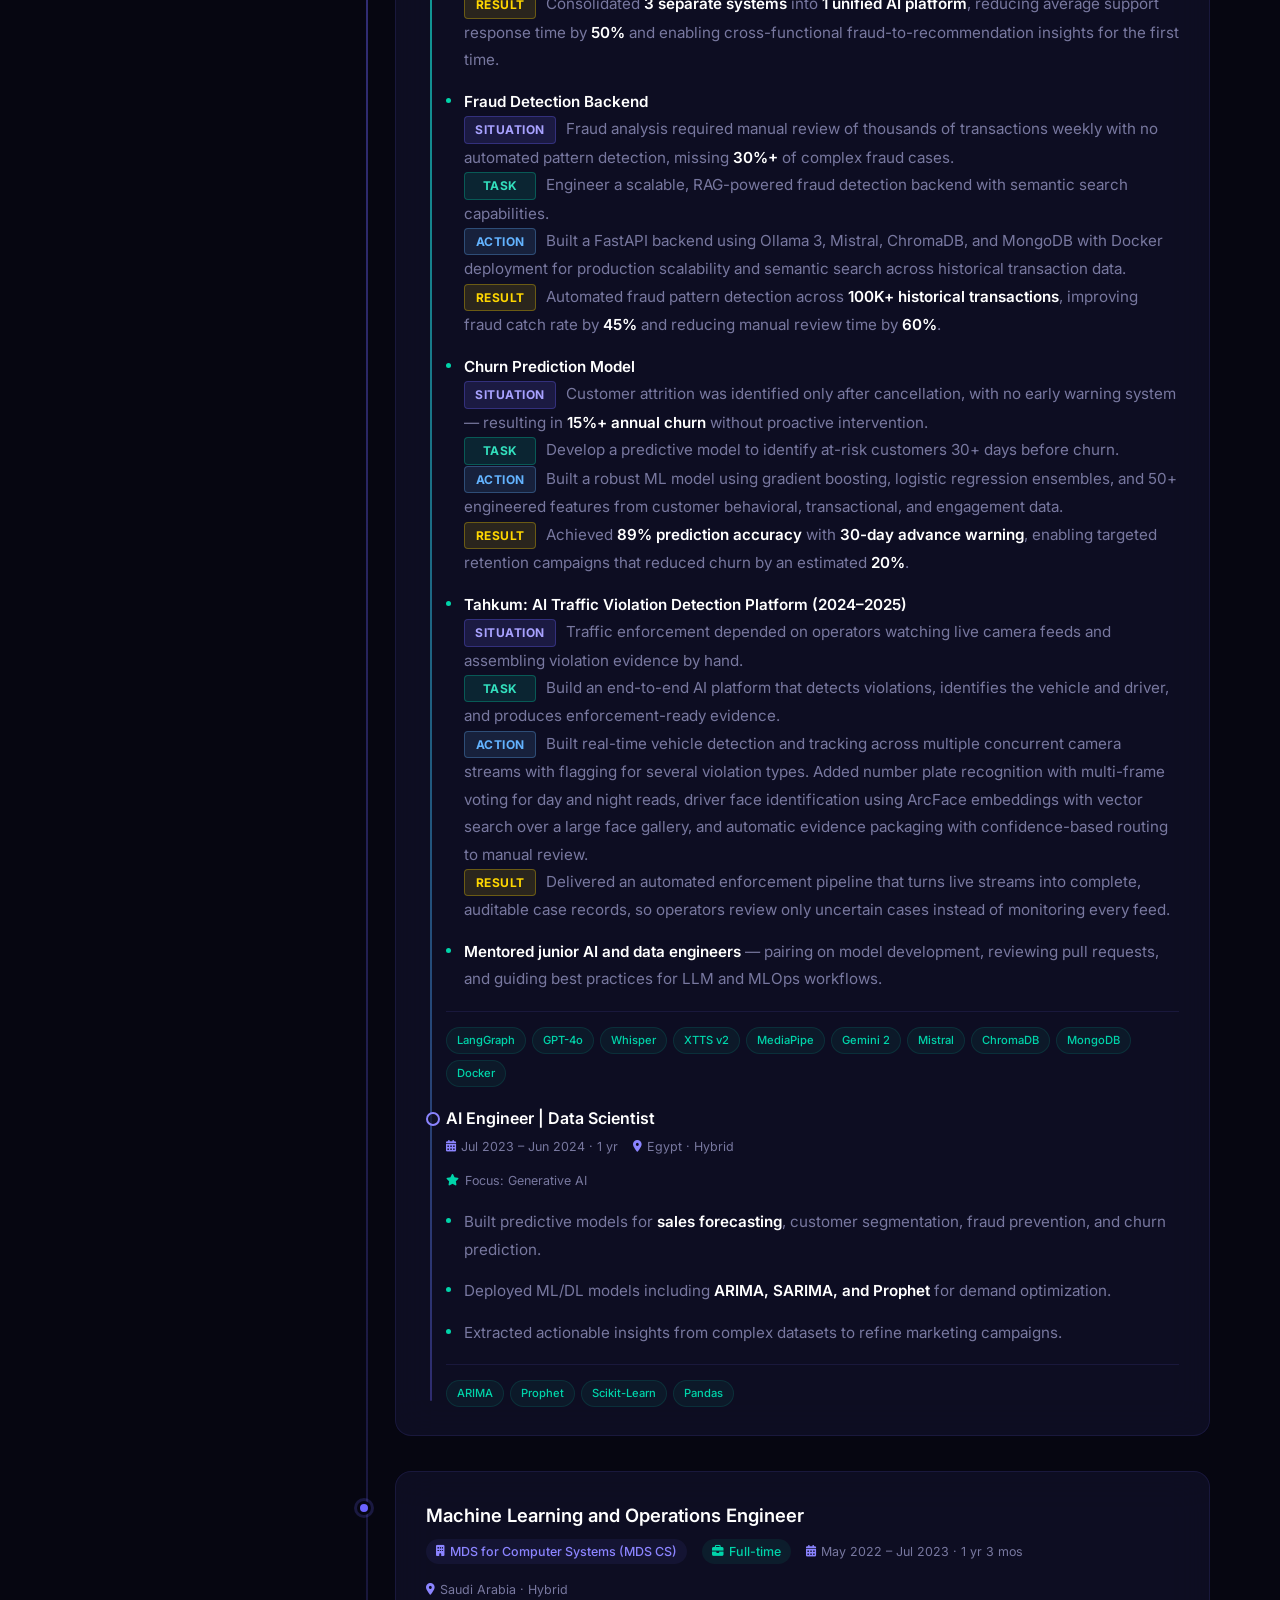
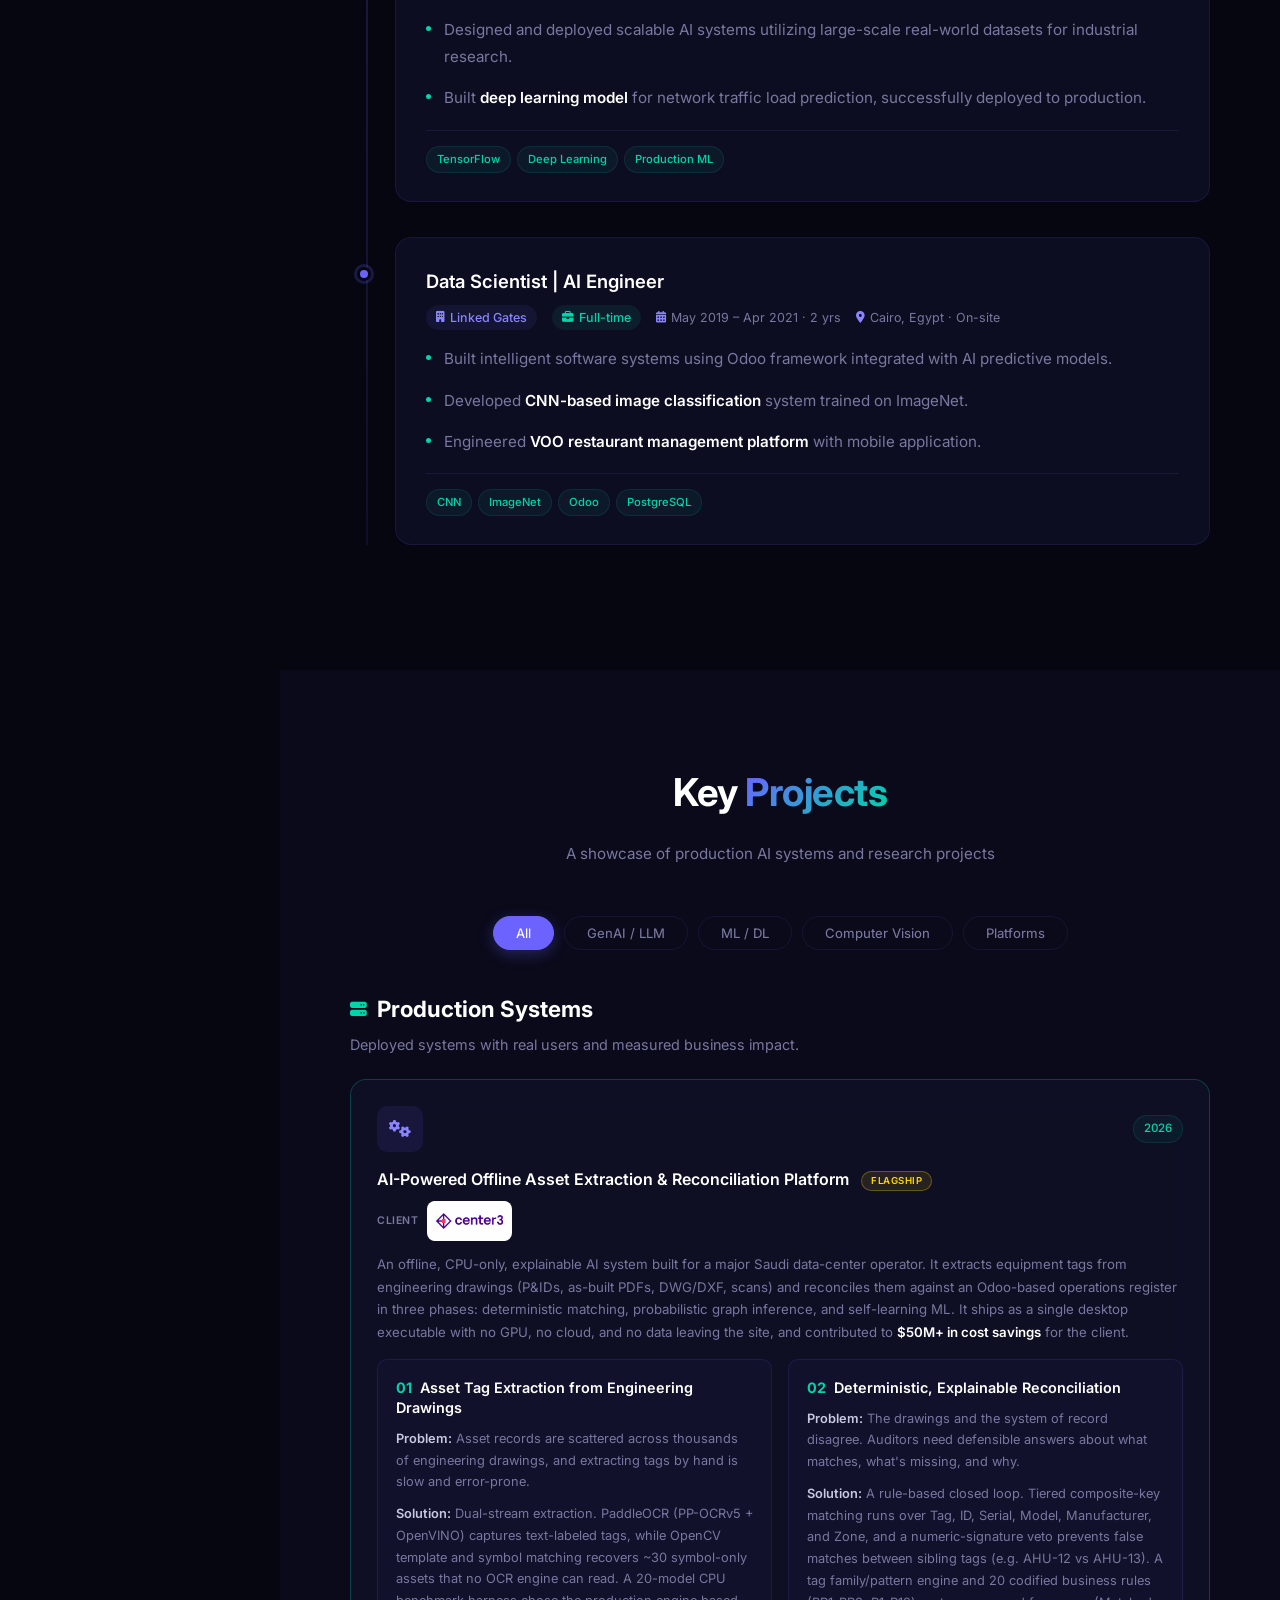
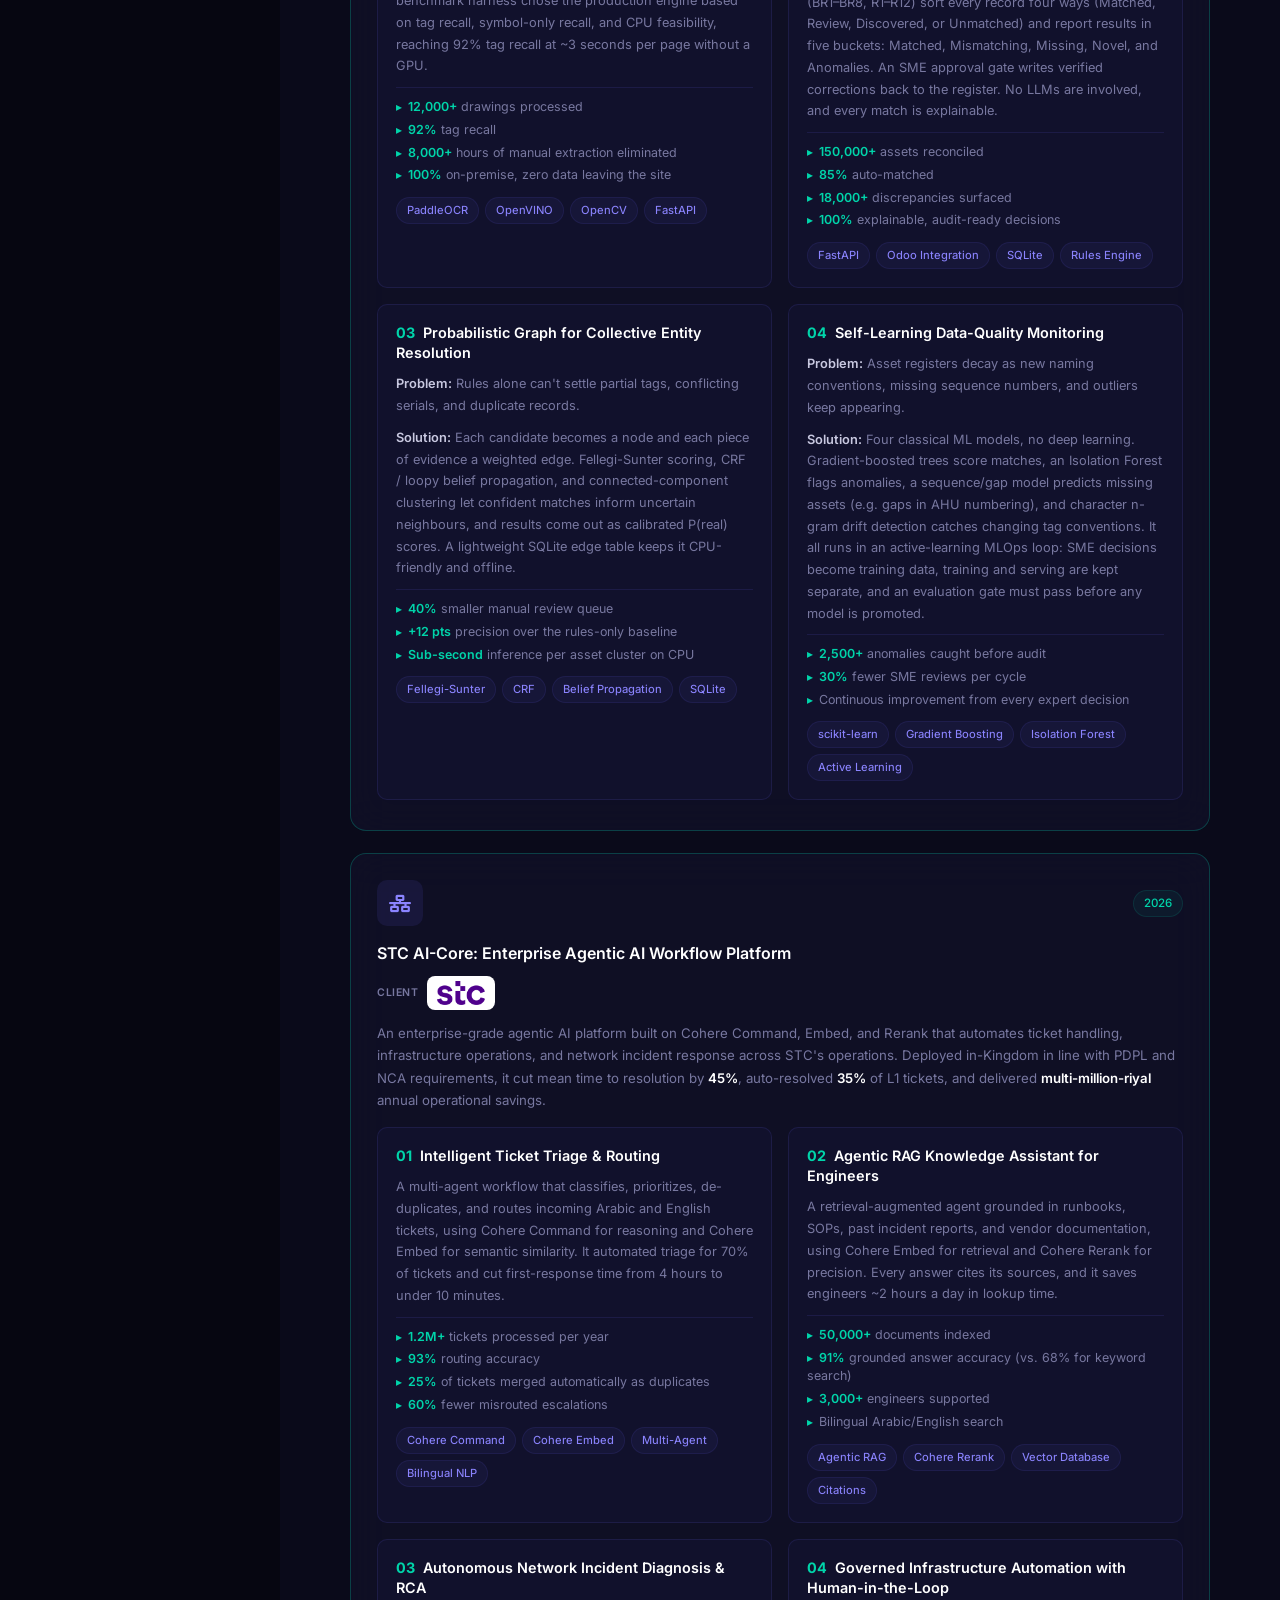
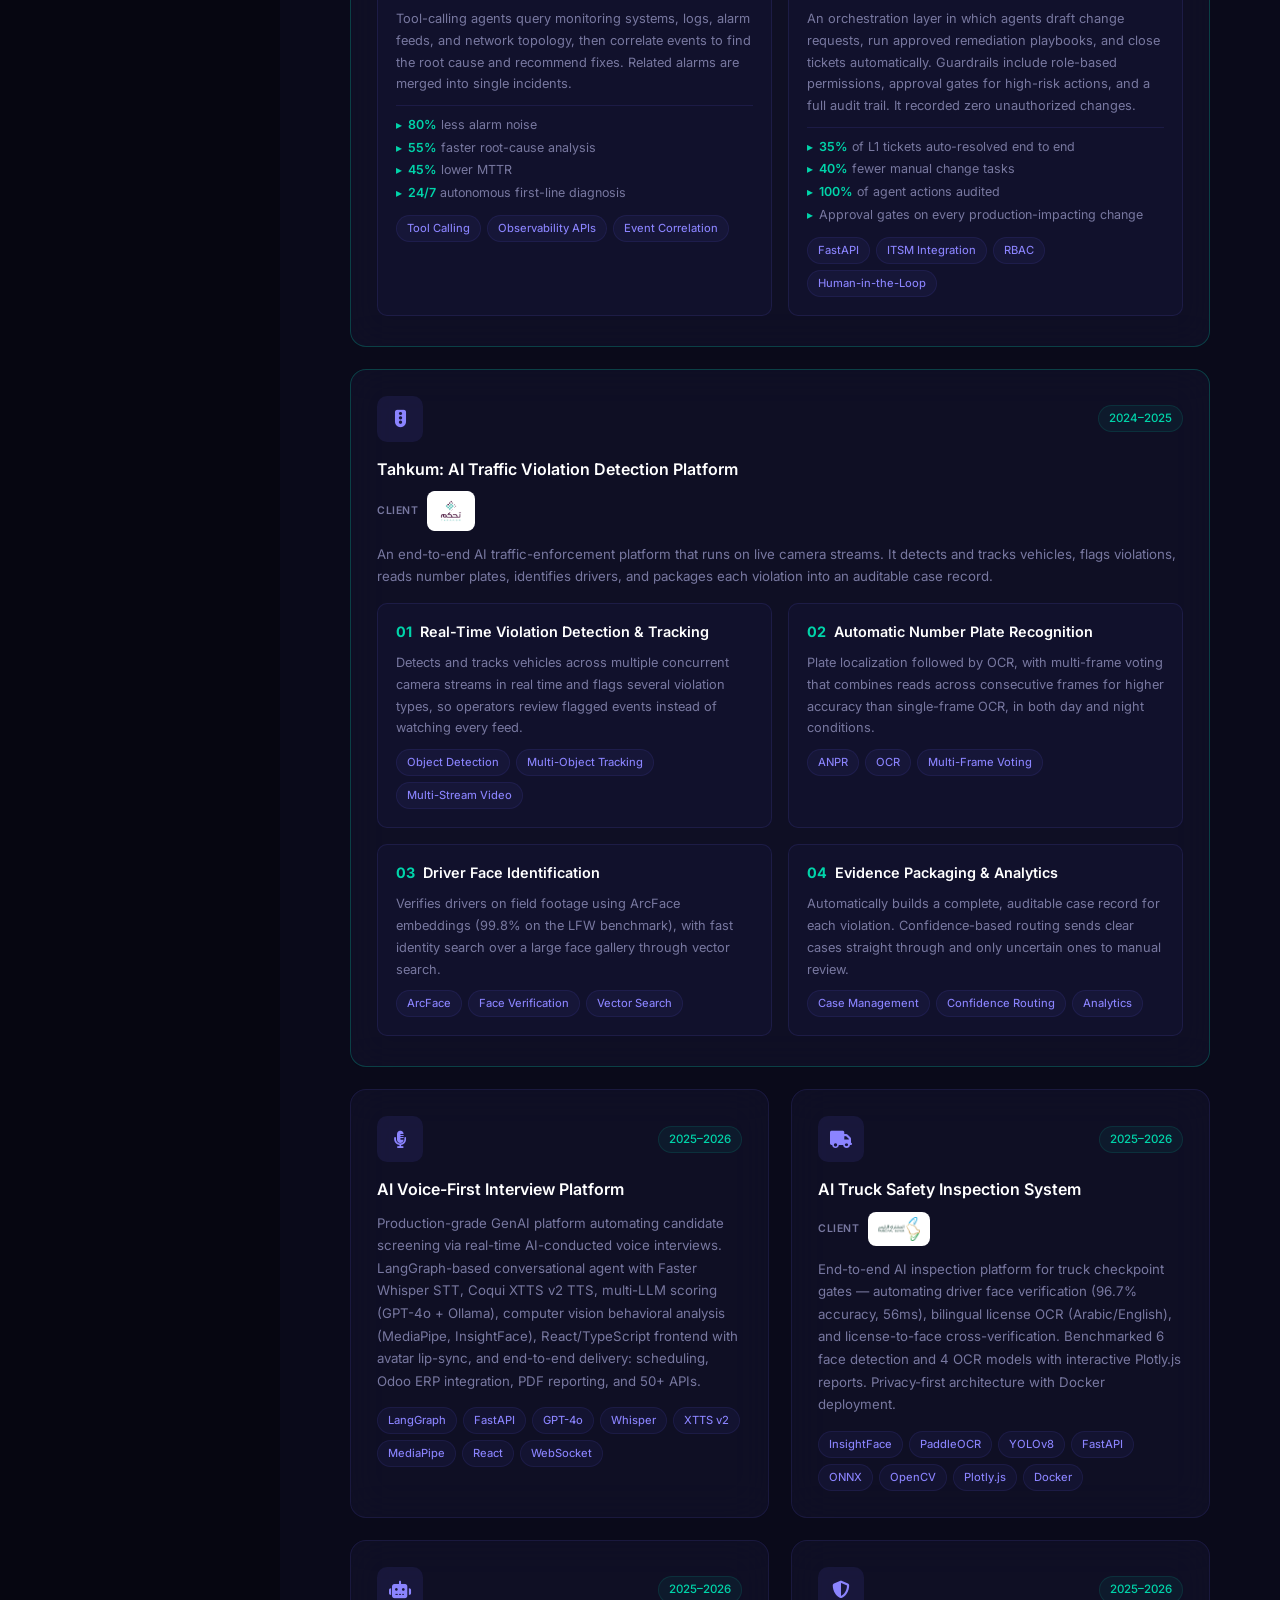
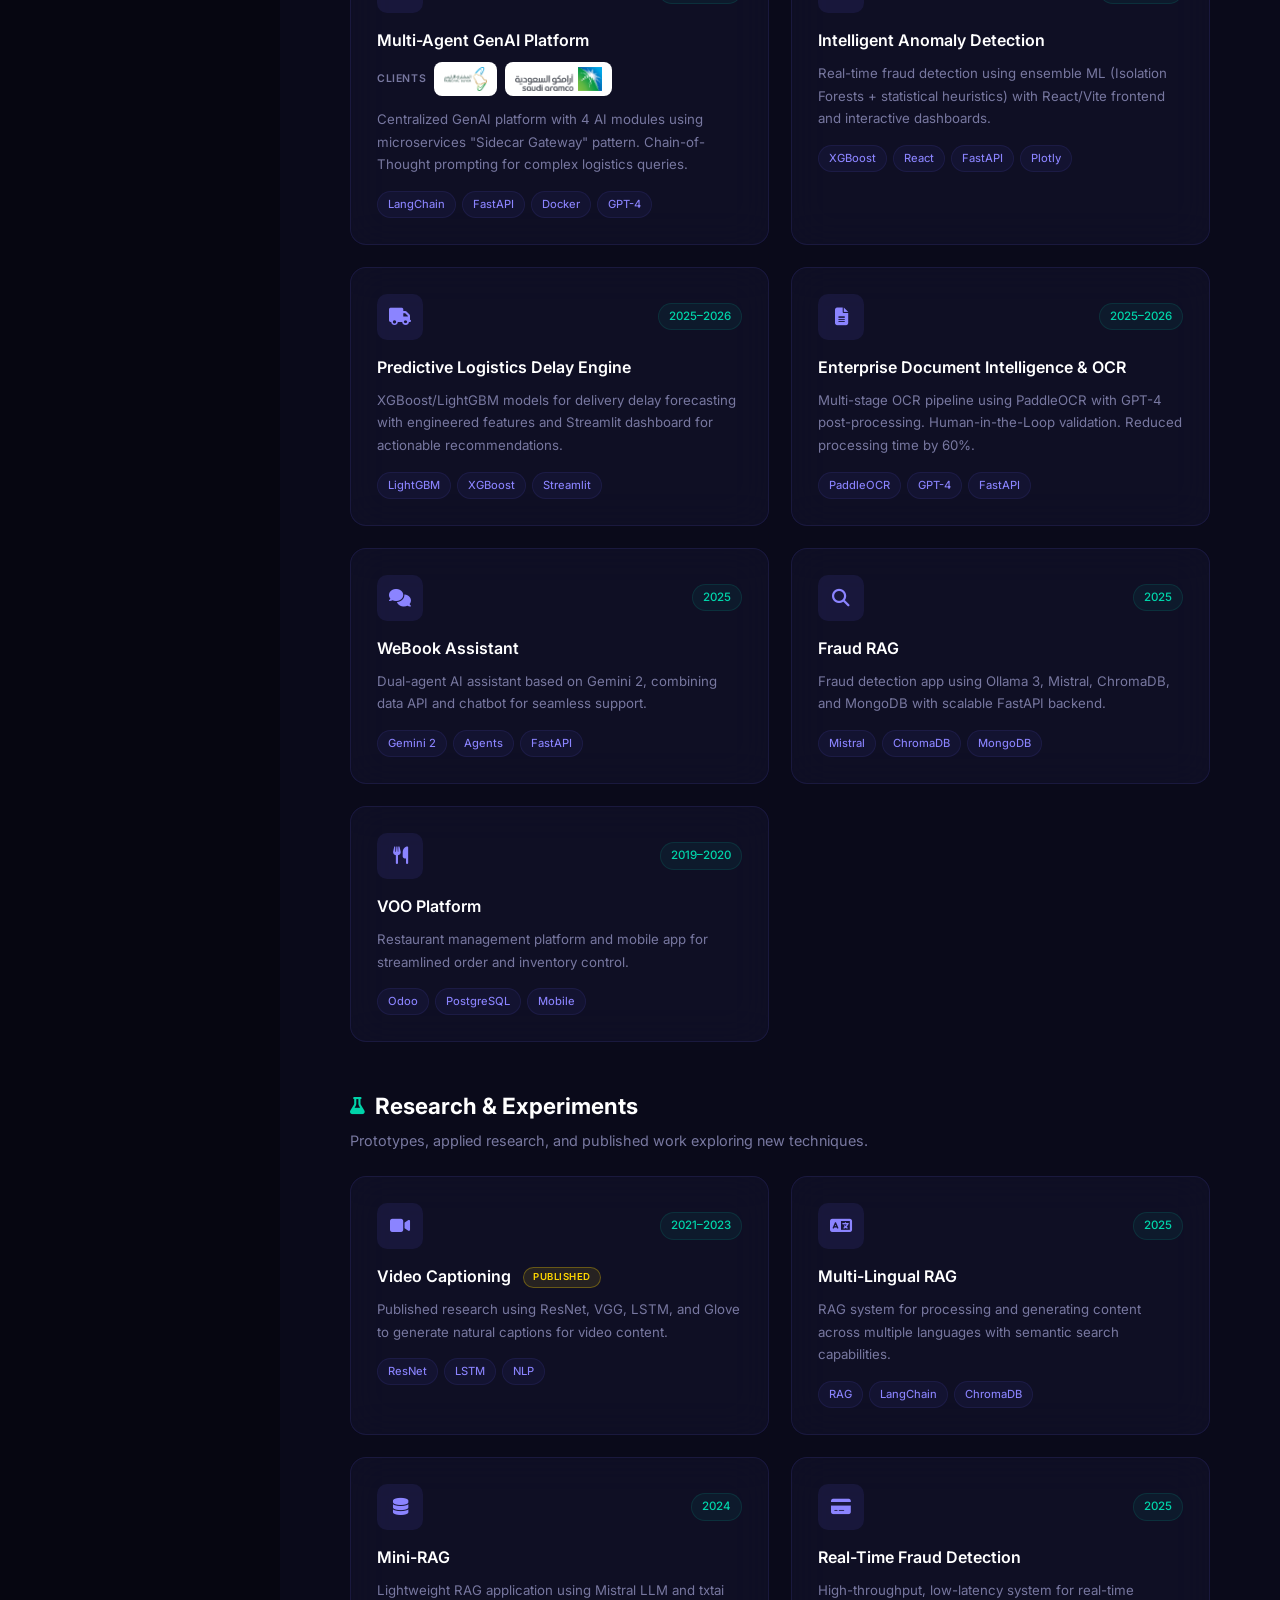
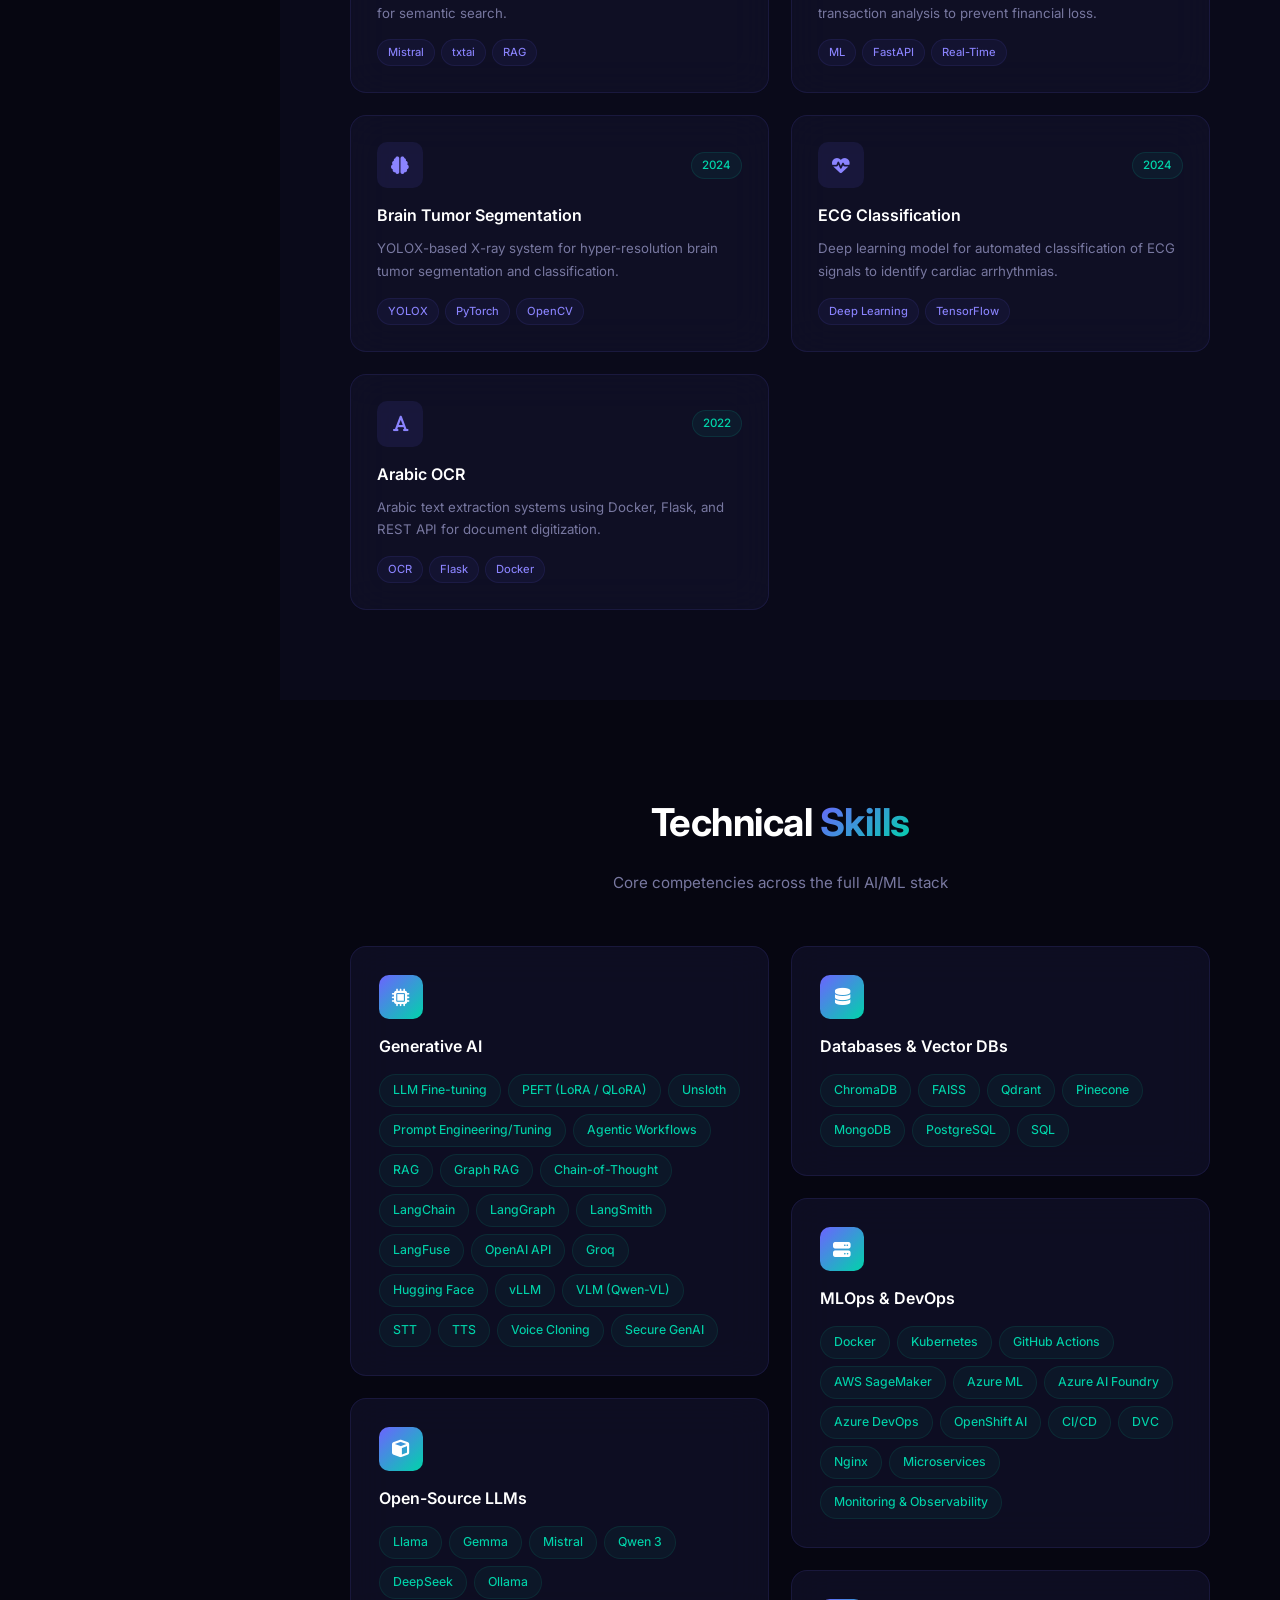
==== commit 9a2ccfa5: "Add client logos to project cards Show client logo chips under the titles of the center3, stc, Tahak" ====
--- a/index.html
+++ b/index.html
@@ -498,6 +498,7 @@
                 <span class="project-year">2026</span>
             </div>
             <h3>AI-Powered Offline Asset Extraction &amp; Reconciliation Platform <span class="card-flag">Flagship</span></h3>
+            <div class="client-logos"><span class="client-label">Client</span><img class="client-logo client-logo--padded" src="logos/center3.jpg" alt="center3" width="1024" height="527" loading="lazy"></div>
             <p>An offline, CPU-only, explainable AI system built for a major Saudi data-center operator. It extracts equipment tags from engineering drawings (P&amp;IDs, as-built PDFs, DWG/DXF, scans) and reconciles them against an Odoo-based operations register in three phases: deterministic matching, probabilistic graph inference, and self-learning ML. It ships as a single desktop executable with no GPU, no cloud, and no data leaving the site, and contributed to <strong>$50M+ in cost savings</strong> for the client.</p>
             <div class="case-grid">
                 <div class="case-item">
@@ -538,6 +539,7 @@
                 <span class="project-year">2026</span>
             </div>
             <h3>STC AI-Core: Enterprise Agentic AI Workflow Platform</h3>
+            <div class="client-logos"><span class="client-label">Client</span><img class="client-logo" src="logos/Stc-logo.png" alt="stc" width="312" height="156" loading="lazy"></div>
             <p>An enterprise-grade agentic AI platform built on Cohere Command, Embed, and Rerank that automates ticket handling, infrastructure operations, and network incident response across STC's operations. Deployed in-Kingdom in line with PDPL and NCA requirements, it cut mean time to resolution by <strong>45%</strong>, auto-resolved <strong>35%</strong> of L1 tickets, and delivered <strong>multi-million-riyal</strong> annual operational savings.</p>
             <div class="case-grid">
                 <div class="case-item">
@@ -574,6 +576,7 @@
                 <span class="project-year">2024&ndash;2025</span>
             </div>
             <h3>Tahkum: AI Traffic Violation Detection Platform</h3>
+            <div class="client-logos"><span class="client-label">Client</span><img class="client-logo client-logo--padded" src="logos/tahkom-logo.png" alt="Tahakom" width="447" height="447" loading="lazy"></div>
             <p>An end-to-end AI traffic-enforcement platform that runs on live camera streams. It detects and tracks vehicles, flags violations, reads number plates, identifies drivers, and packages each violation into an auditable case record.</p>
             <div class="case-grid">
                 <div class="case-item">
@@ -619,6 +622,7 @@
                 <span class="project-year">2025&ndash;2026</span>
             </div>
             <h3>AI Truck Safety Inspection System</h3>
+            <div class="client-logos"><span class="client-label">Client</span><img class="client-logo" src="logos/spb-logo-en.png" alt="SPB - Principal Buyer" width="355" height="200" loading="lazy"></div>
             <p>End-to-end AI inspection platform for truck checkpoint gates &mdash; automating driver face verification (96.7% accuracy, 56ms), bilingual license OCR (Arabic/English), and license-to-face cross-verification. Benchmarked 6 face detection and 4 OCR models with interactive Plotly.js reports. Privacy-first architecture with Docker deployment.</p>
             <div class="project-tags">
                 <span>InsightFace</span><span>PaddleOCR</span><span>YOLOv8</span><span>FastAPI</span><span>ONNX</span><span>OpenCV</span><span>Plotly.js</span><span>Docker</span>
@@ -632,6 +636,7 @@
                 <span class="project-year">2025&ndash;2026</span>
             </div>
             <h3>Multi-Agent GenAI Platform</h3>
+            <div class="client-logos"><span class="client-label">Clients</span><img class="client-logo" src="logos/spb-logo-en.png" alt="SPB - Principal Buyer" width="355" height="200" loading="lazy"><img class="client-logo" src="logos/saudi_aramco-logo.png" alt="Saudi Aramco" width="1489" height="412" loading="lazy"></div>
             <p>Centralized GenAI platform with 4 AI modules using microservices "Sidecar Gateway" pattern. Chain-of-Thought prompting for complex logistics queries.</p>
             <div class="project-tags">
                 <span>LangChain</span><span>FastAPI</span><span>Docker</span><span>GPT-4</span>
--- a/css/style.css
+++ b/css/style.css
@@ -1871,6 +1871,41 @@
     border-radius: 20px;
 }
 
+/* ===== Client logos on project cards (white chip keeps brand colors legible on the dark theme) ===== */
+.client-logos {
+    display: flex;
+    align-items: center;
+    flex-wrap: wrap;
+    gap: 8px;
+    margin-bottom: 12px;
+    position: relative;
+    z-index: 1;
+}
+
+.client-label {
+    font-size: 0.66rem;
+    font-weight: 600;
+    text-transform: uppercase;
+    letter-spacing: 0.6px;
+    color: var(--text-muted);
+}
+
+.client-logo {
+    height: 34px;
+    width: auto;
+    max-width: 150px;
+    padding: 5px 10px;
+    background: #fff;
+    border-radius: 8px;
+    object-fit: contain;
+}
+
+/* Source images with built-in whitespace: drop the chip padding so the mark isn't tiny */
+.client-logo--padded {
+    height: 40px;
+    padding: 0 4px;
+}
+
 /* ===== Featured case study card (spans the full project grid) ===== */
 .project-card.featured-case {
     grid-column: 1 / -1;
--- a/css/style.css
+++ b/css/style.css
@@ -1871,6 +1871,41 @@
     border-radius: 20px;
 }
 
+/* ===== Client logos on project cards (white chip keeps brand colors legible on the dark theme) ===== */
+.client-logos {
+    display: flex;
+    align-items: center;
+    flex-wrap: wrap;
+    gap: 8px;
+    margin-bottom: 12px;
+    position: relative;
+    z-index: 1;
+}
+
+.client-label {
+    font-size: 0.66rem;
+    font-weight: 600;
+    text-transform: uppercase;
+    letter-spacing: 0.6px;
+    color: var(--text-muted);
+}
+
+.client-logo {
+    height: 34px;
+    width: auto;
+    max-width: 150px;
+    padding: 5px 10px;
+    background: #fff;
+    border-radius: 8px;
+    object-fit: contain;
+}
+
+/* Source images with built-in whitespace: drop the chip padding so the mark isn't tiny */
+.client-logo--padded {
+    height: 40px;
+    padding: 0 4px;
+}
+
 /* ===== Featured case study card (spans the full project grid) ===== */
 .project-card.featured-case {
     grid-column: 1 / -1;
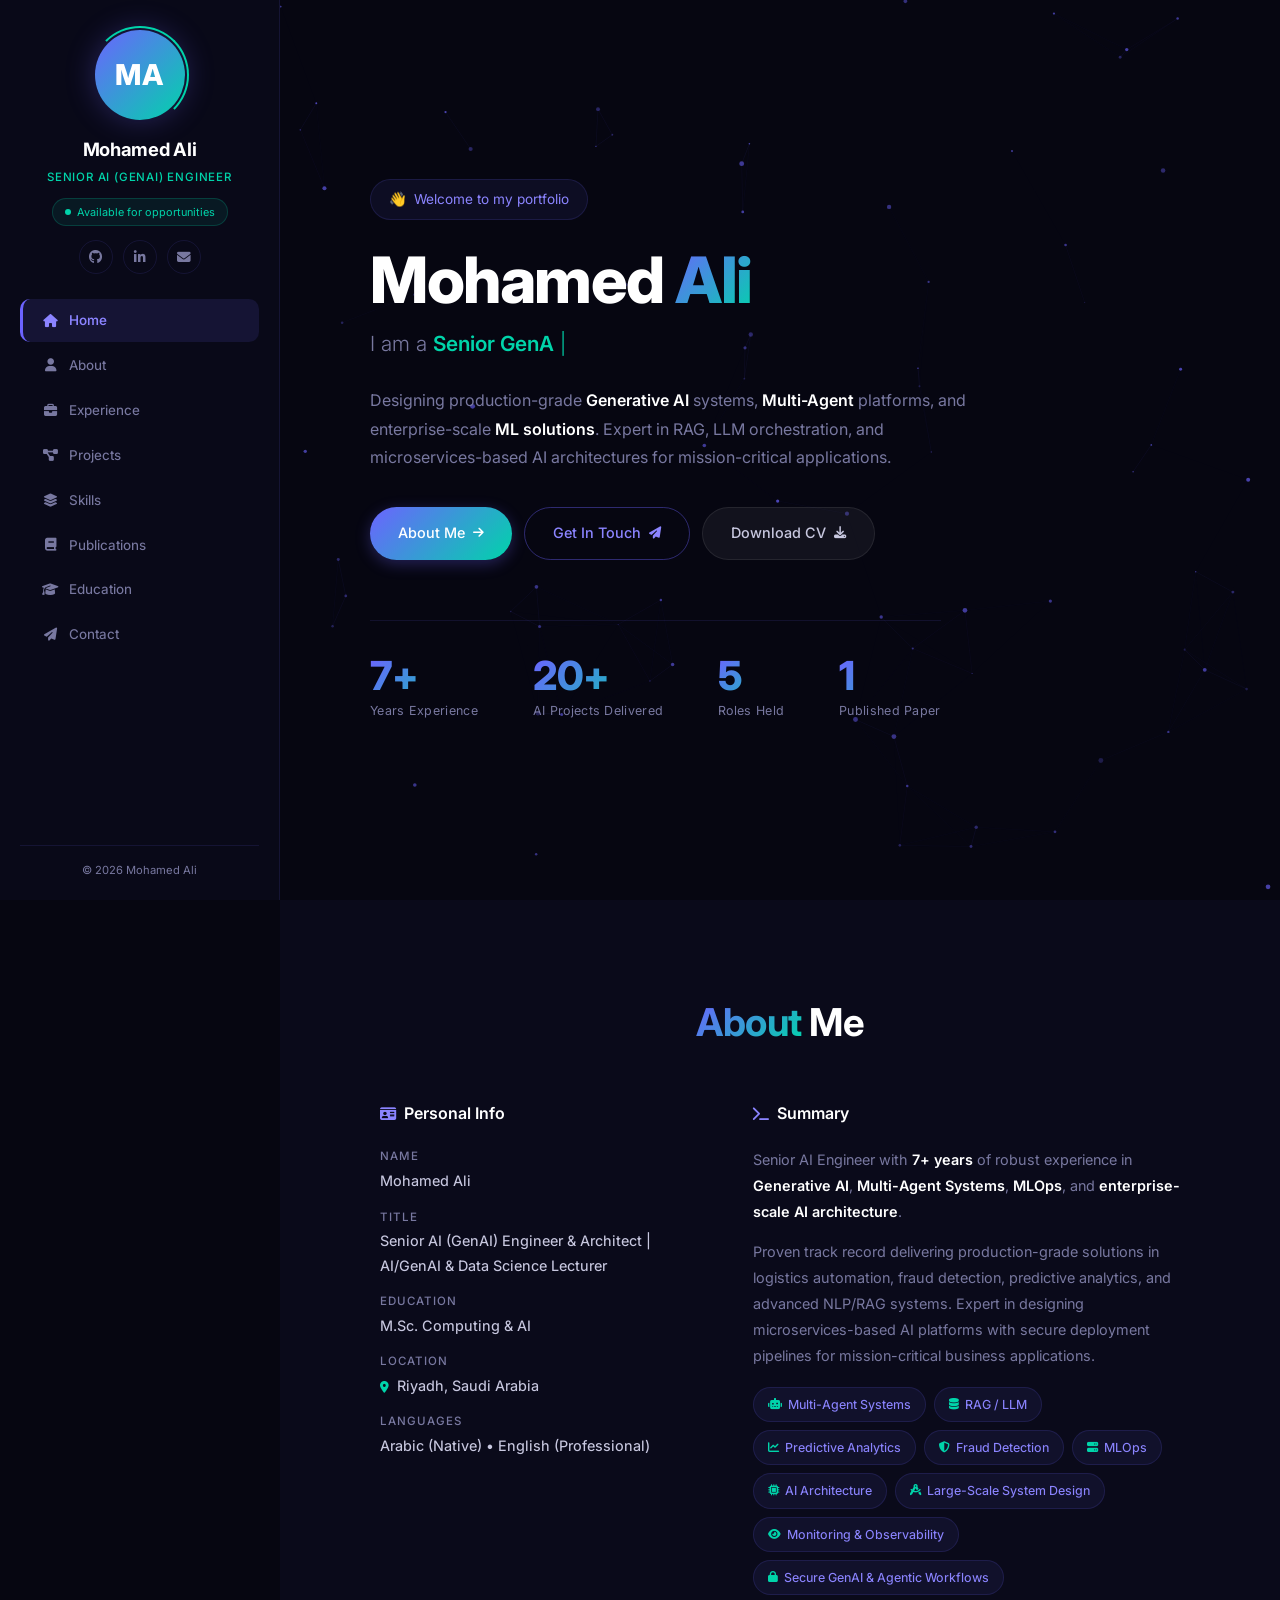
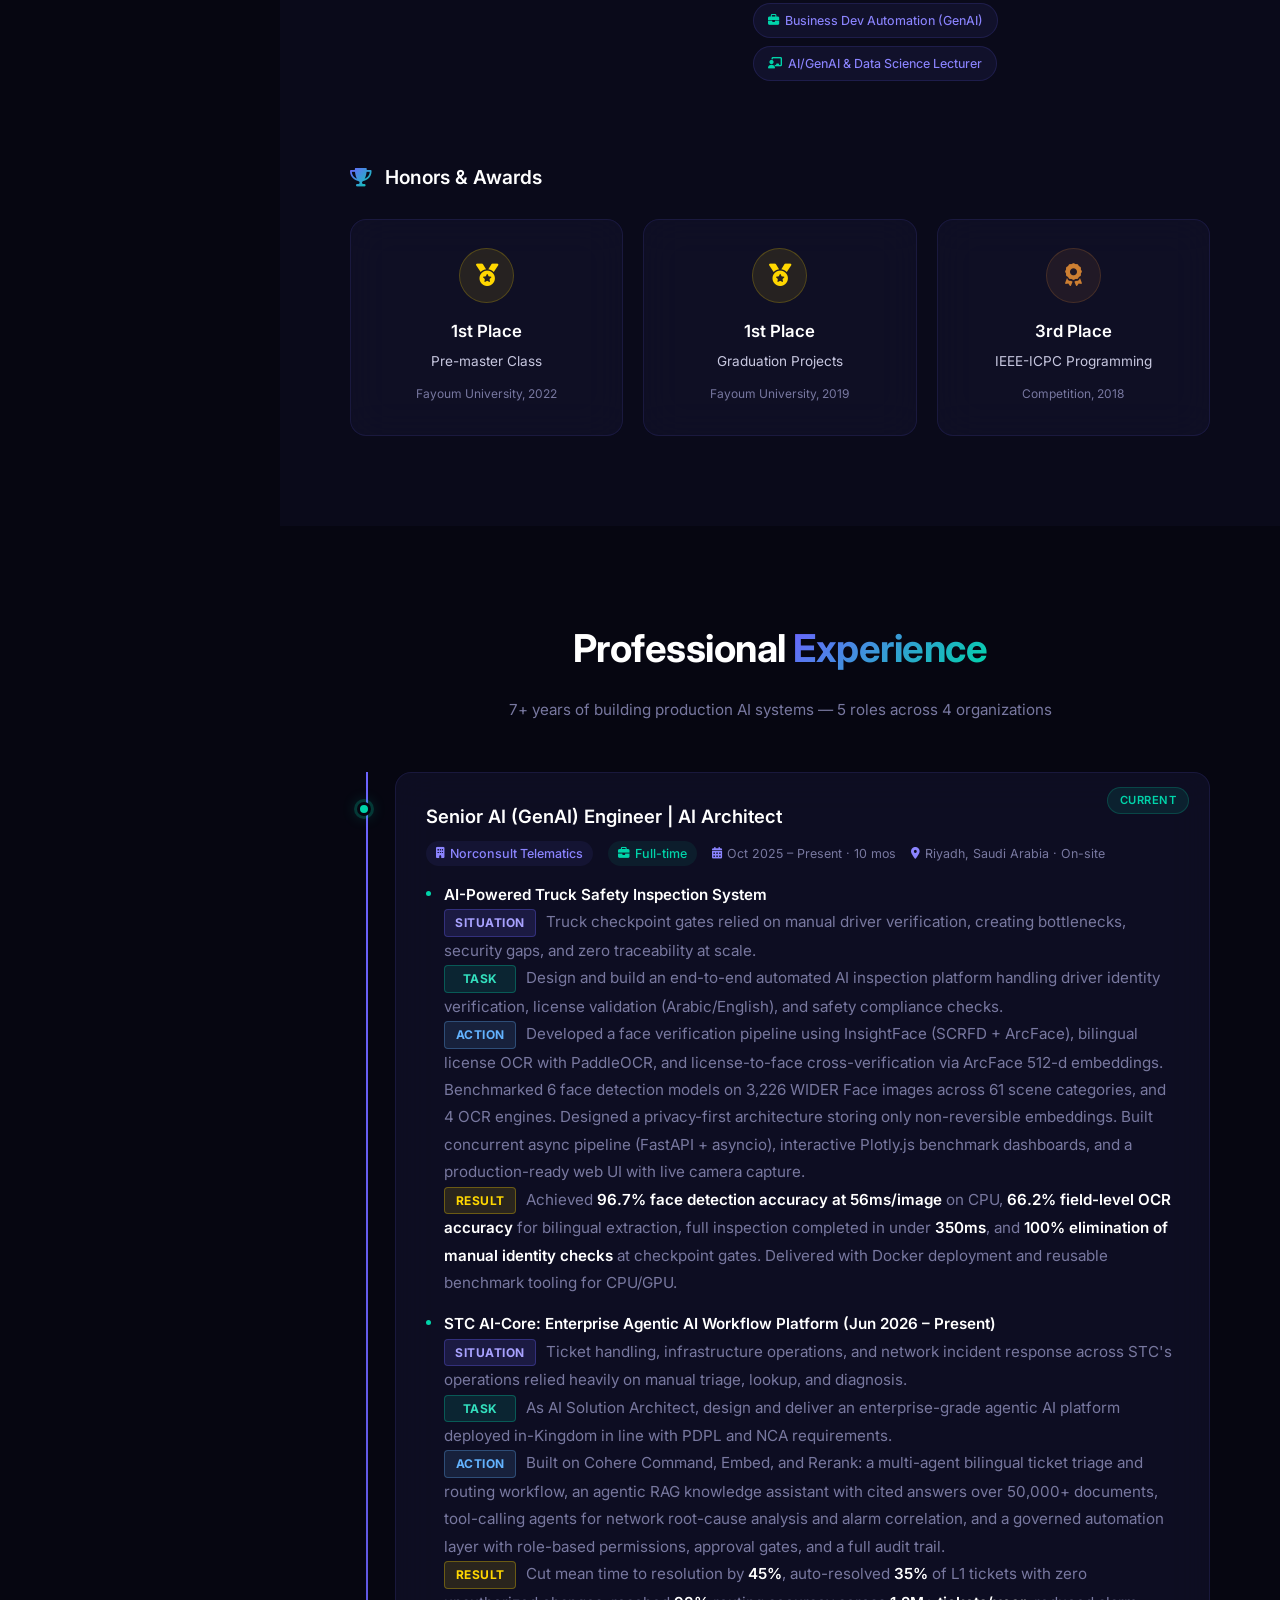
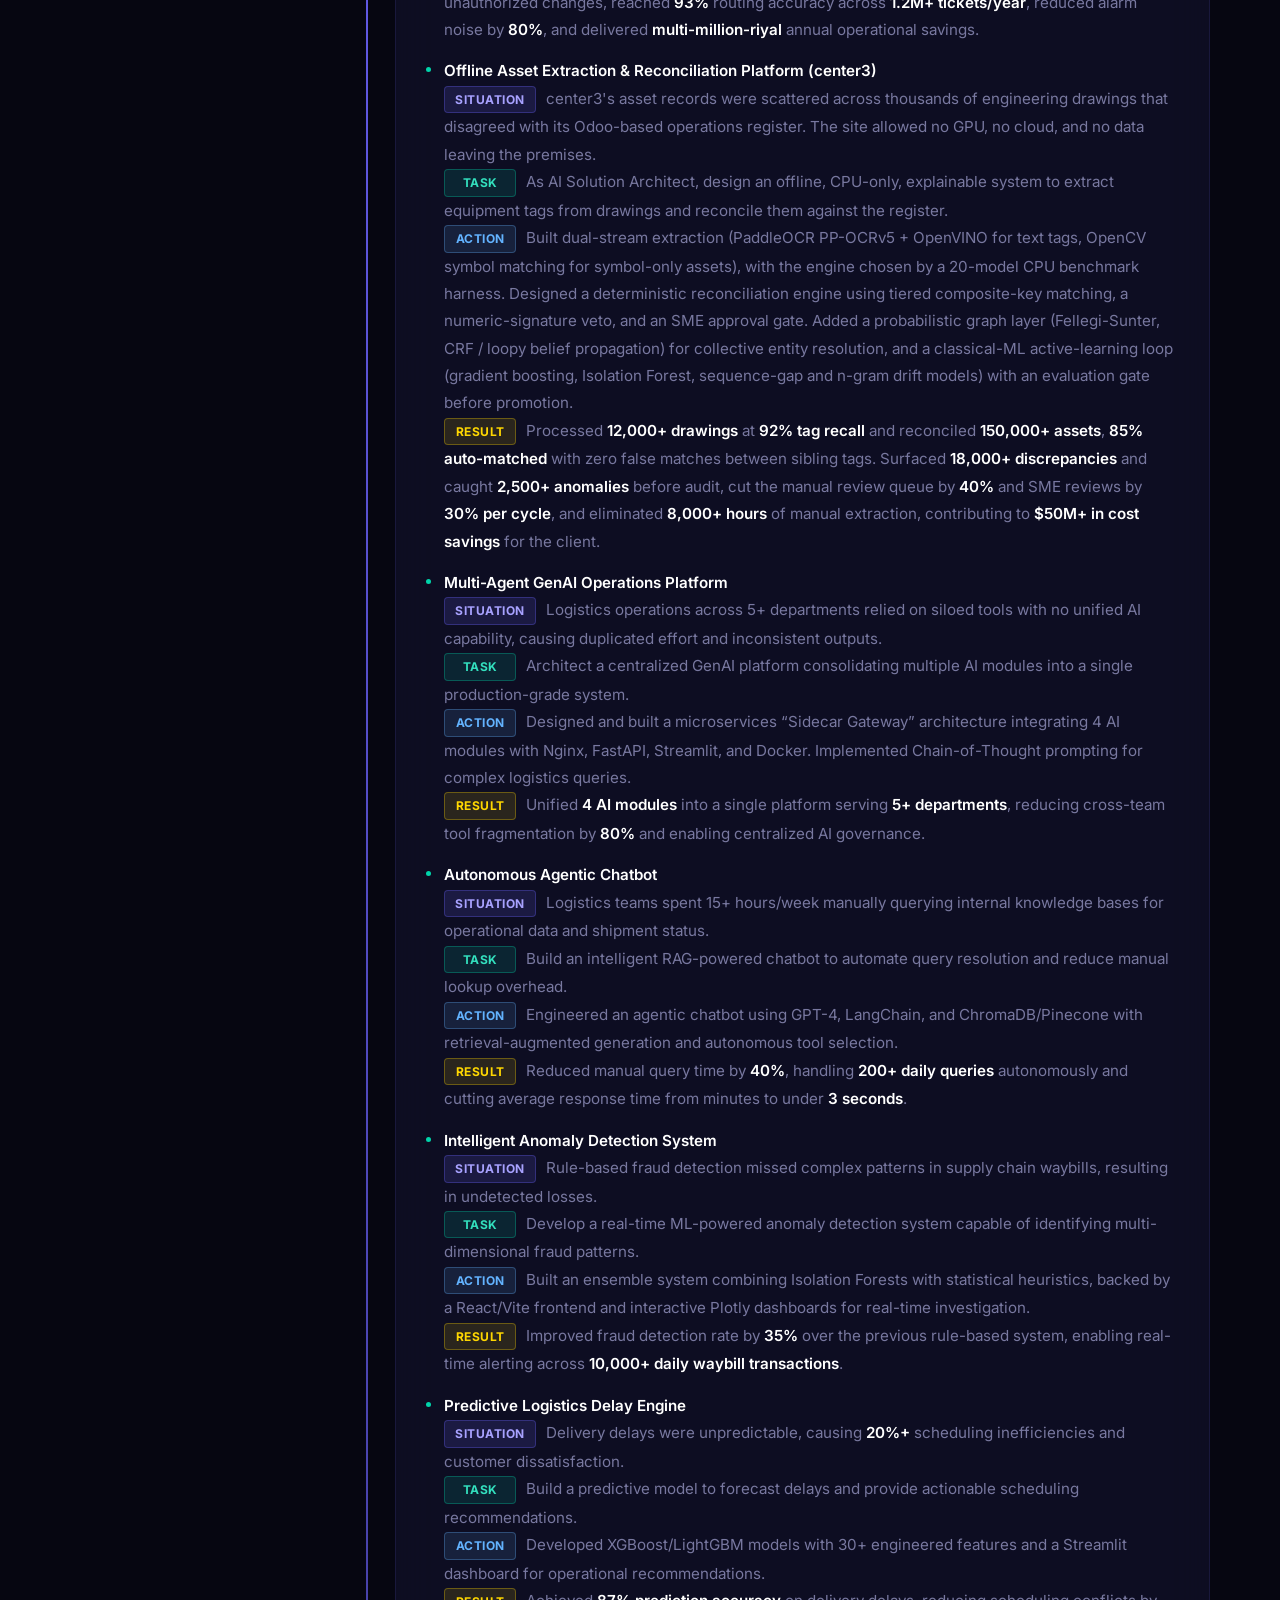
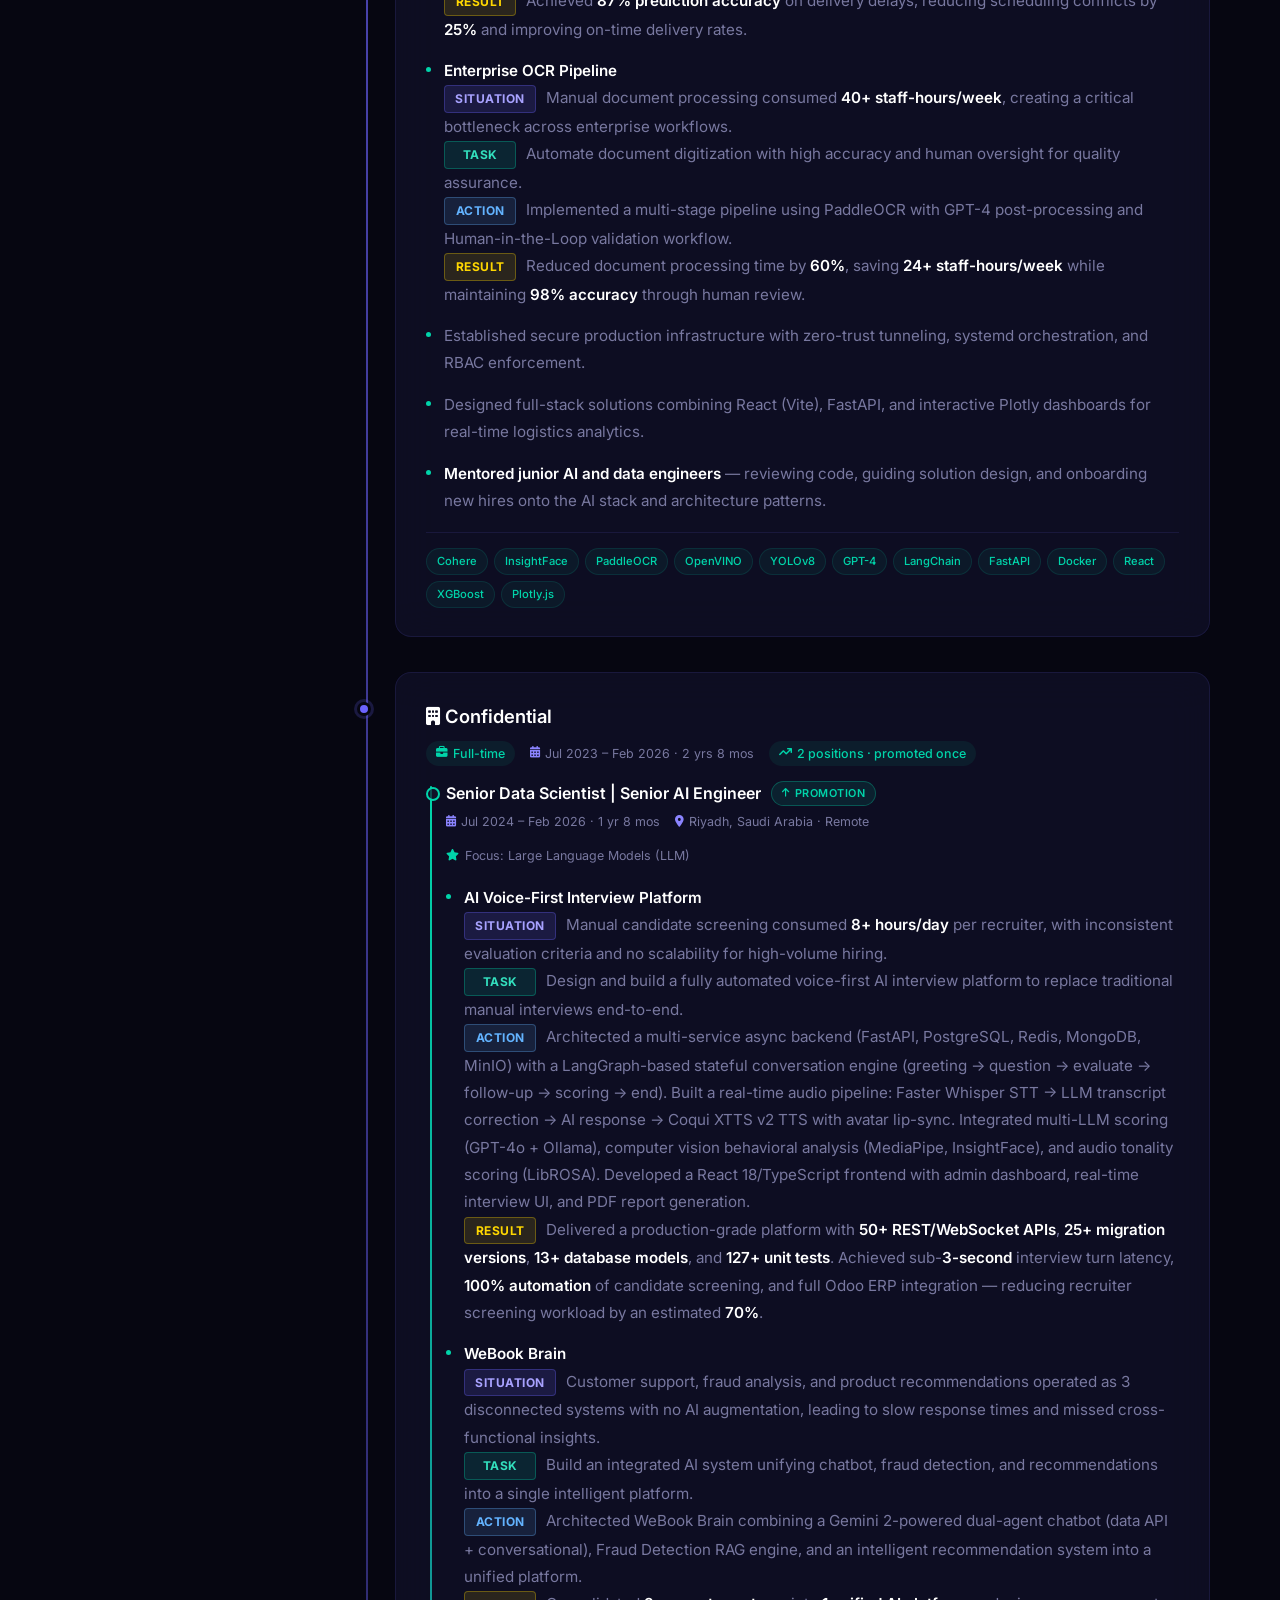
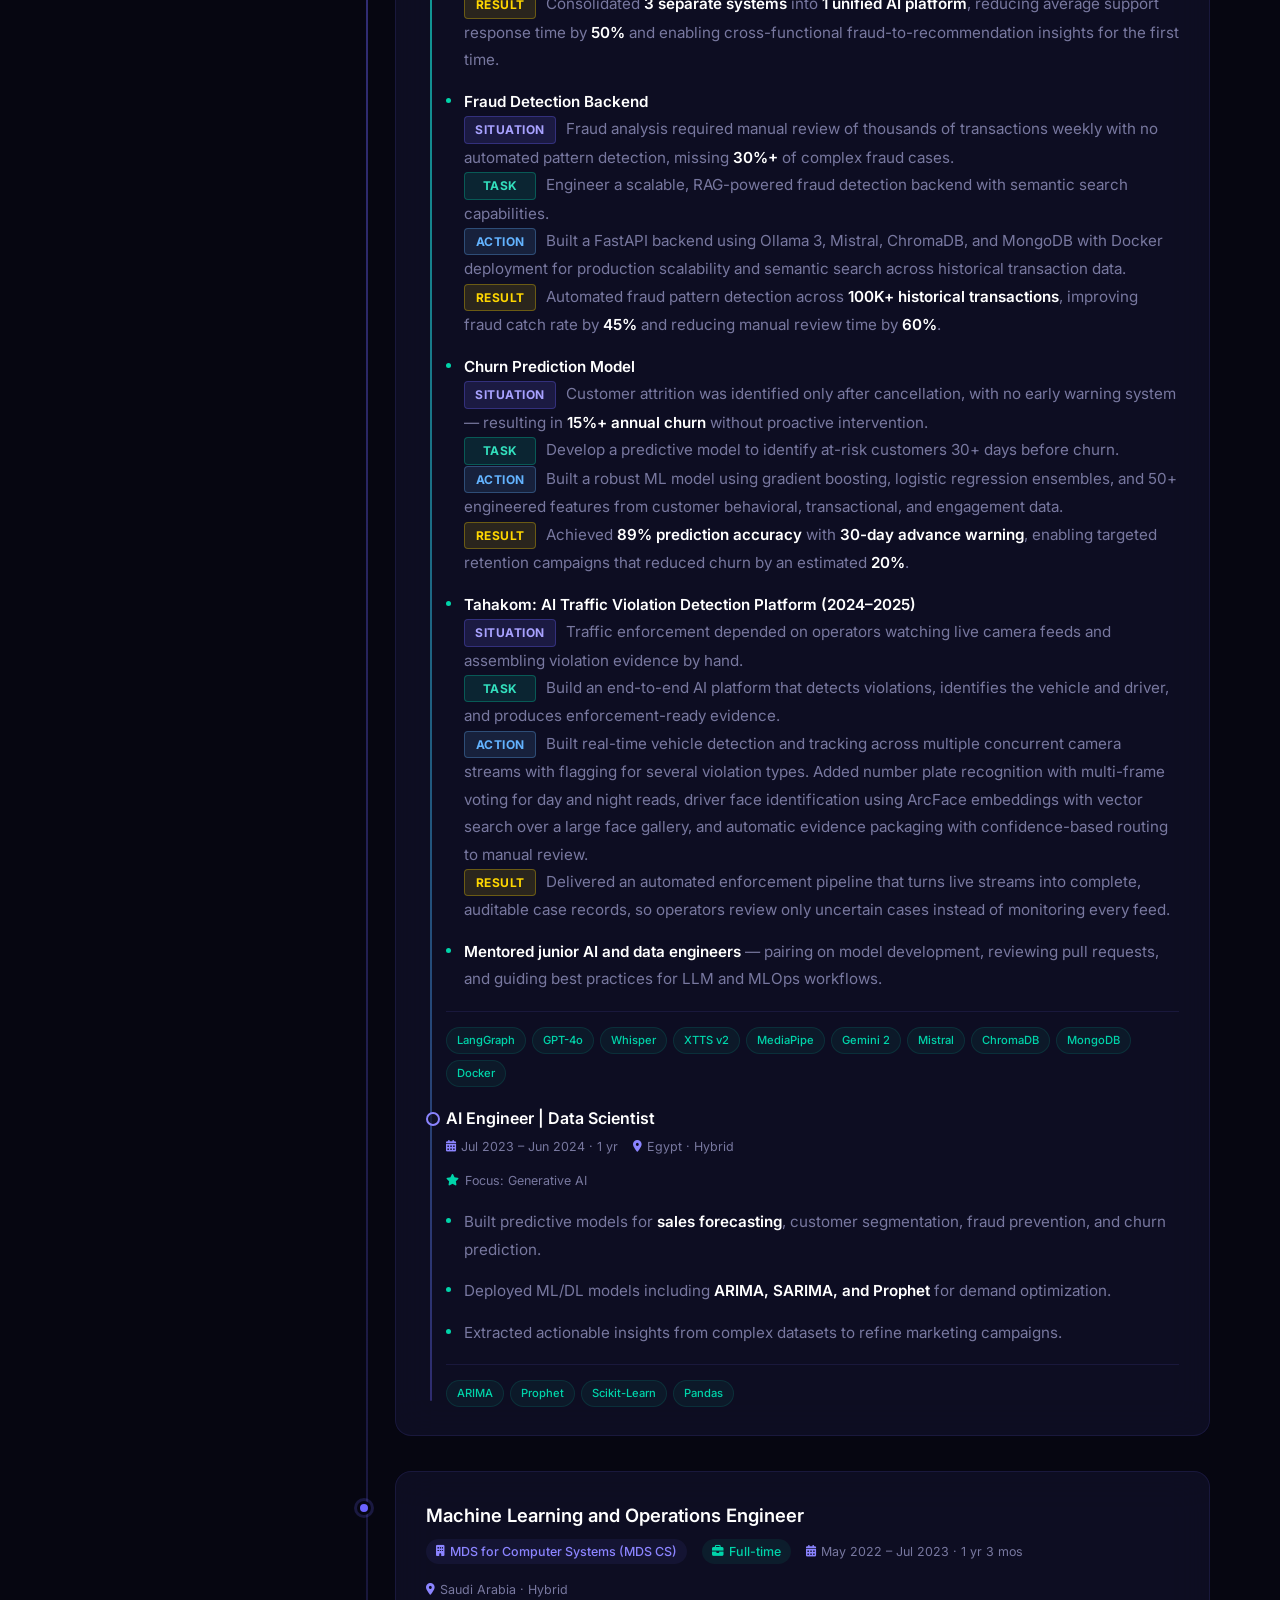
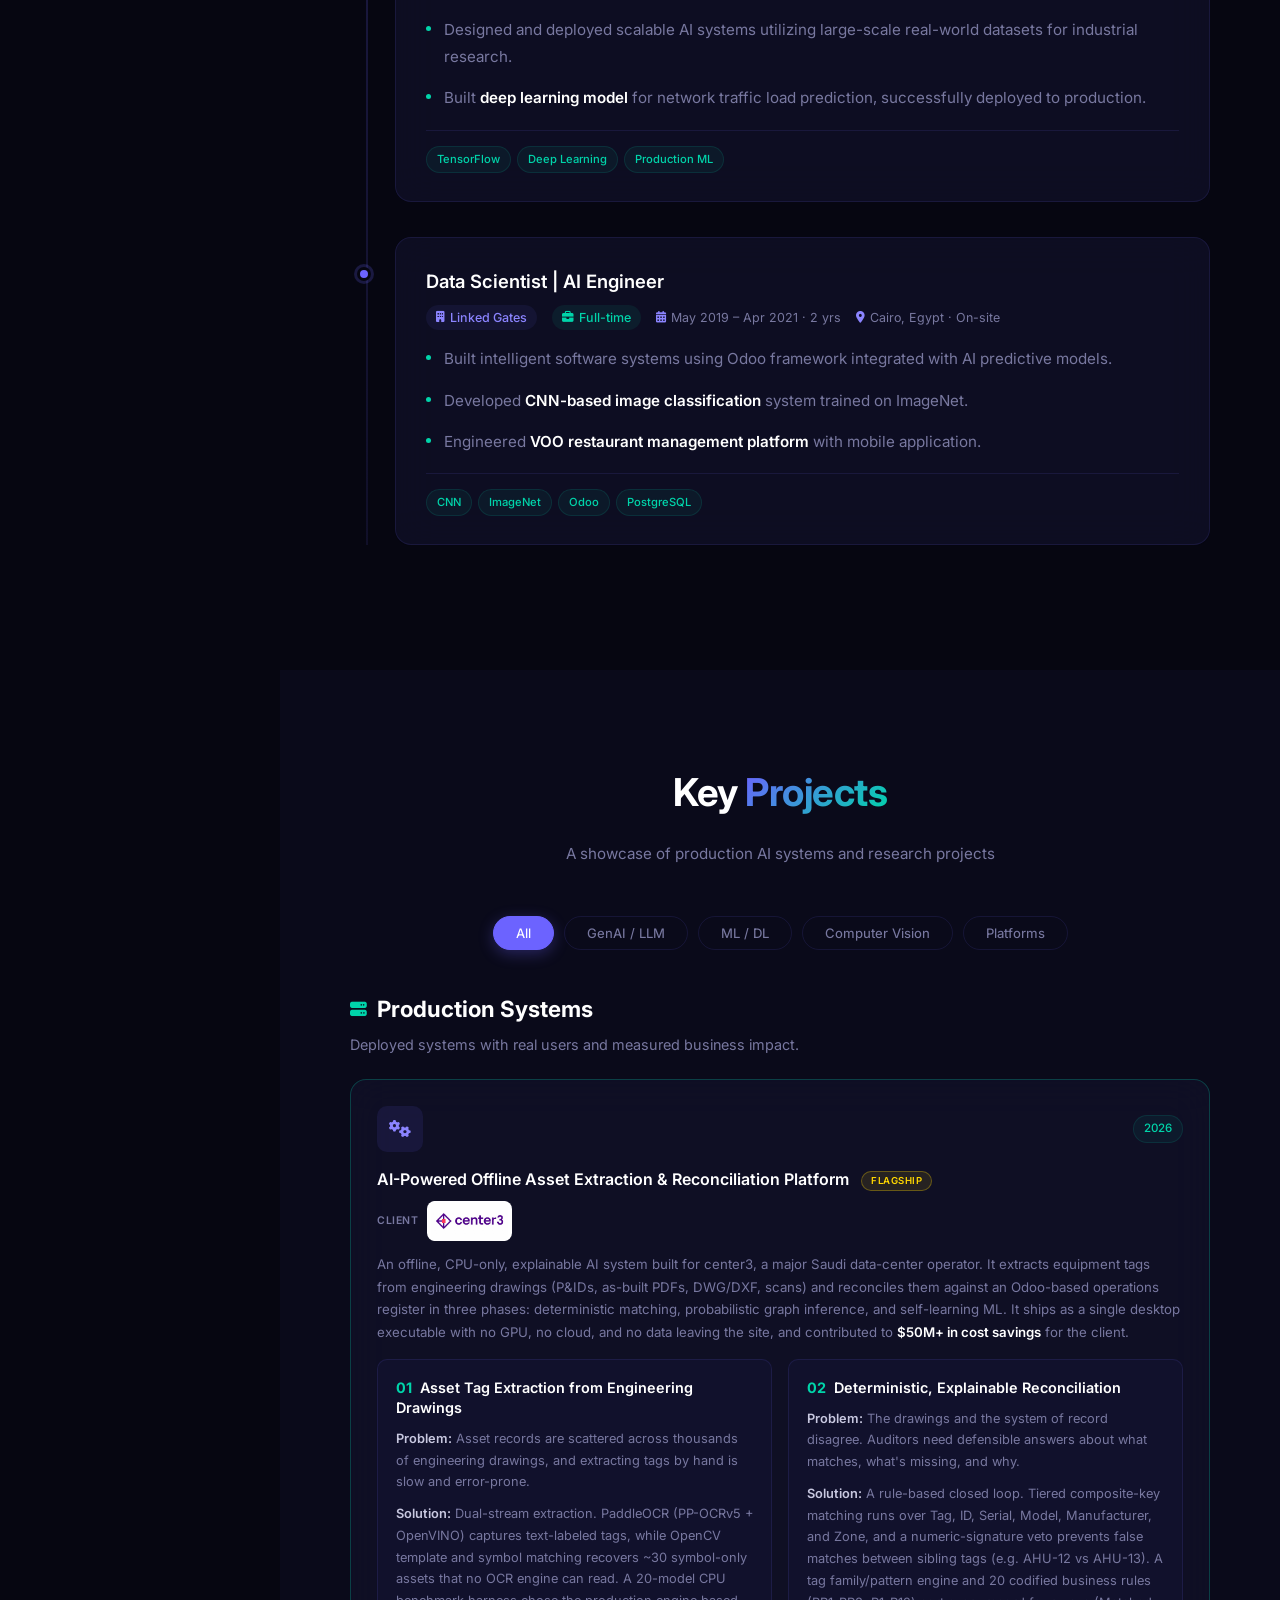
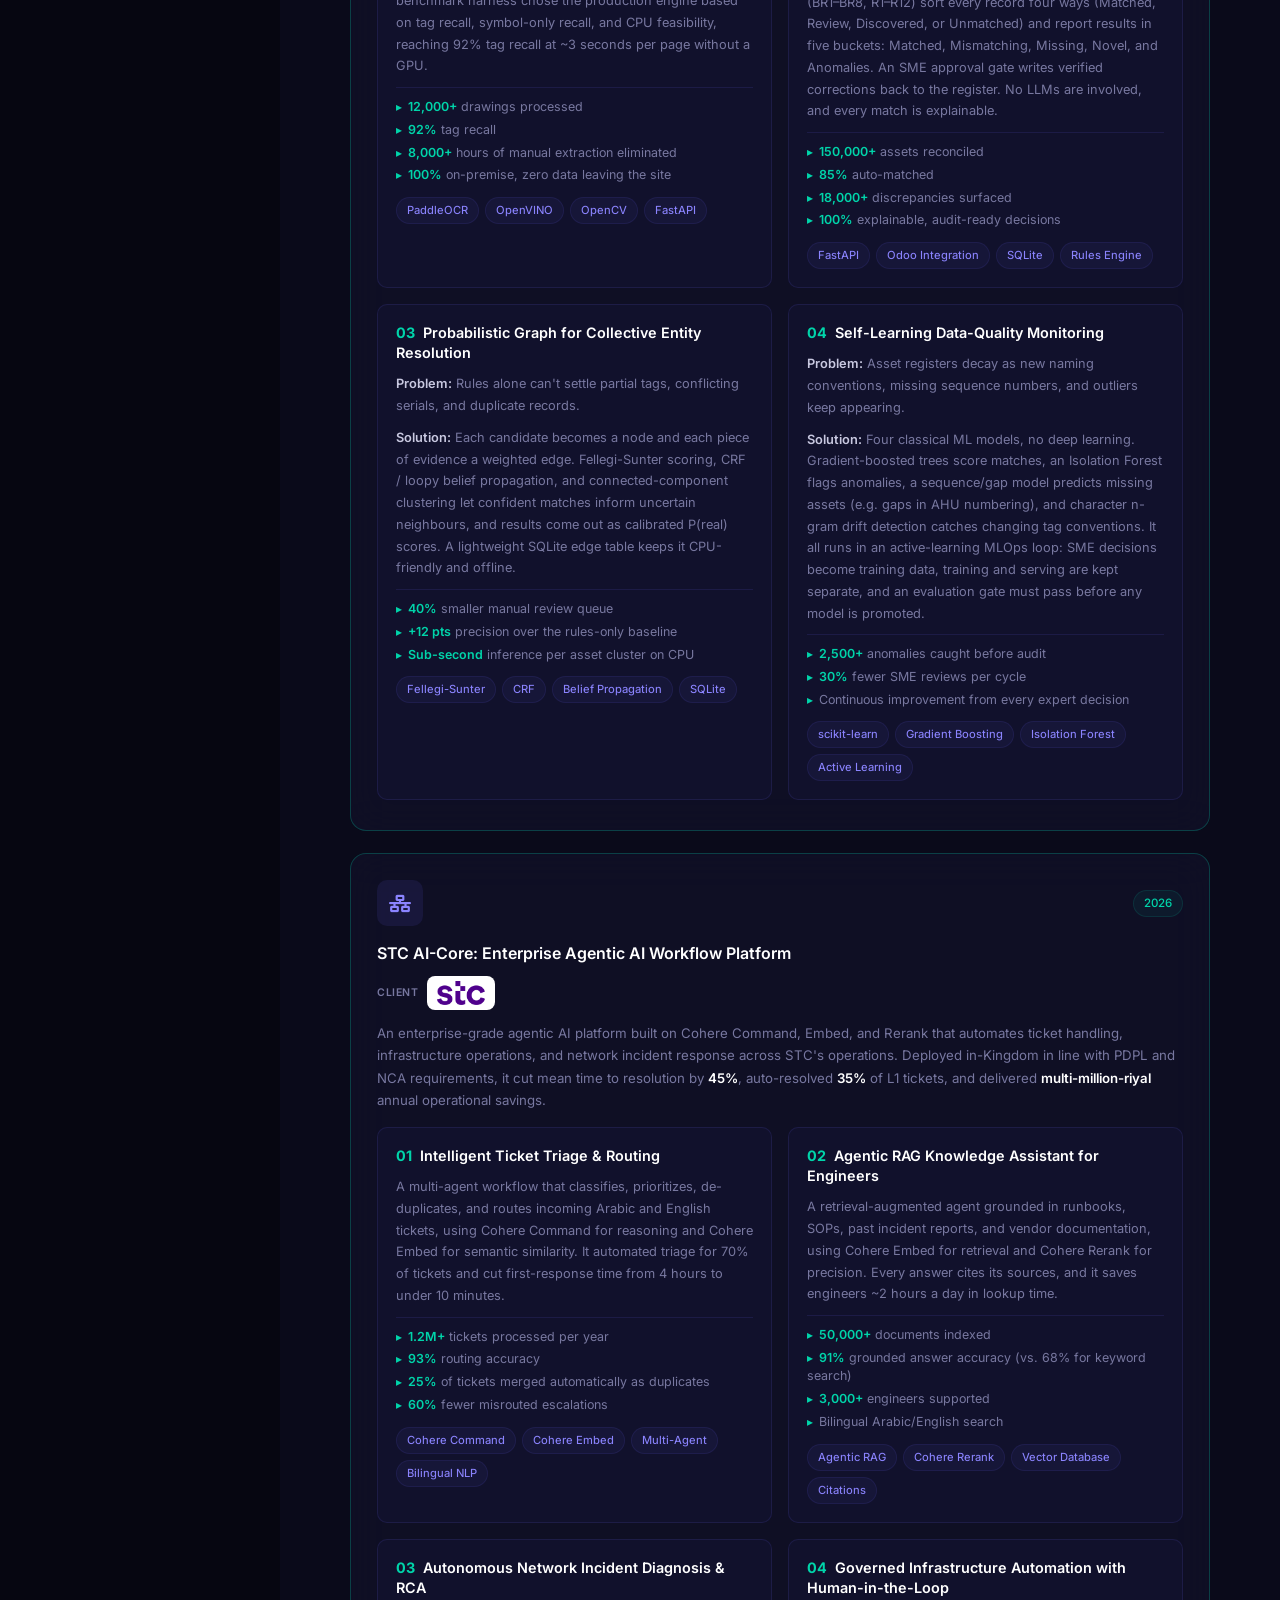
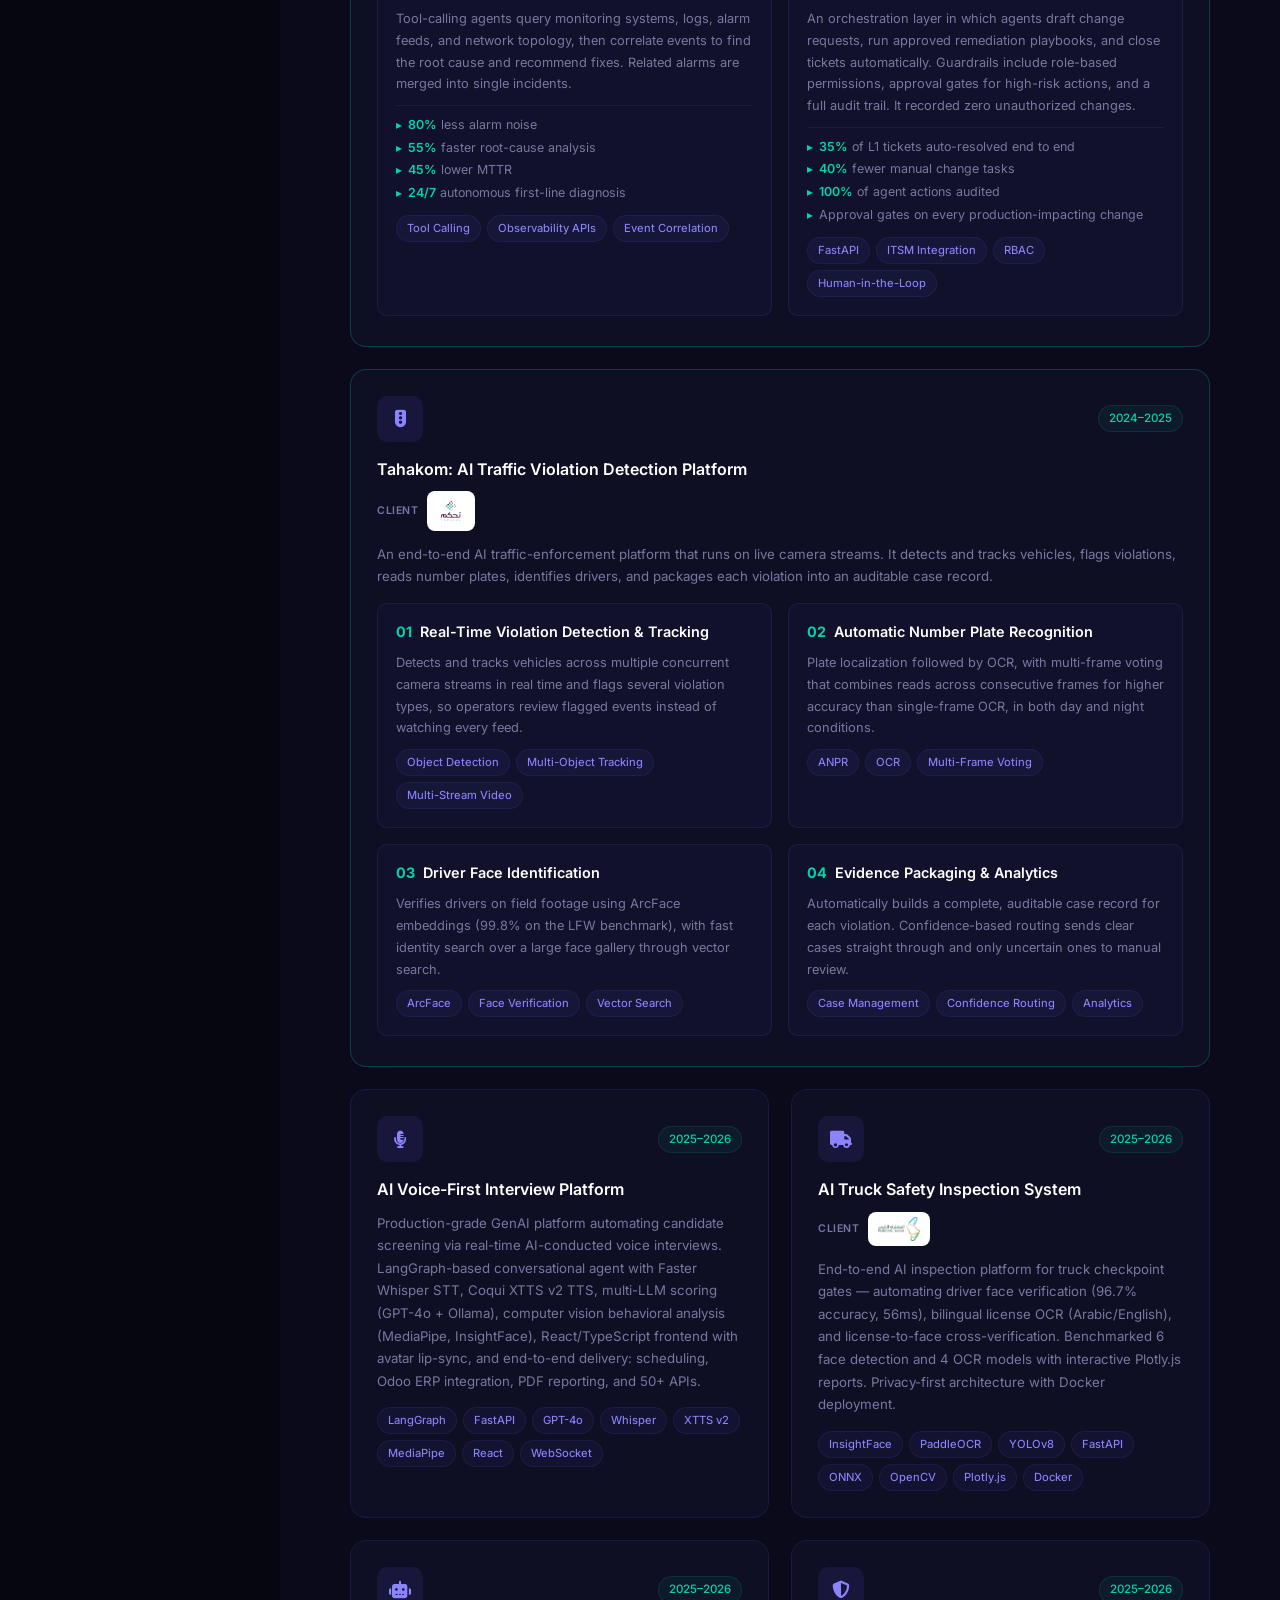
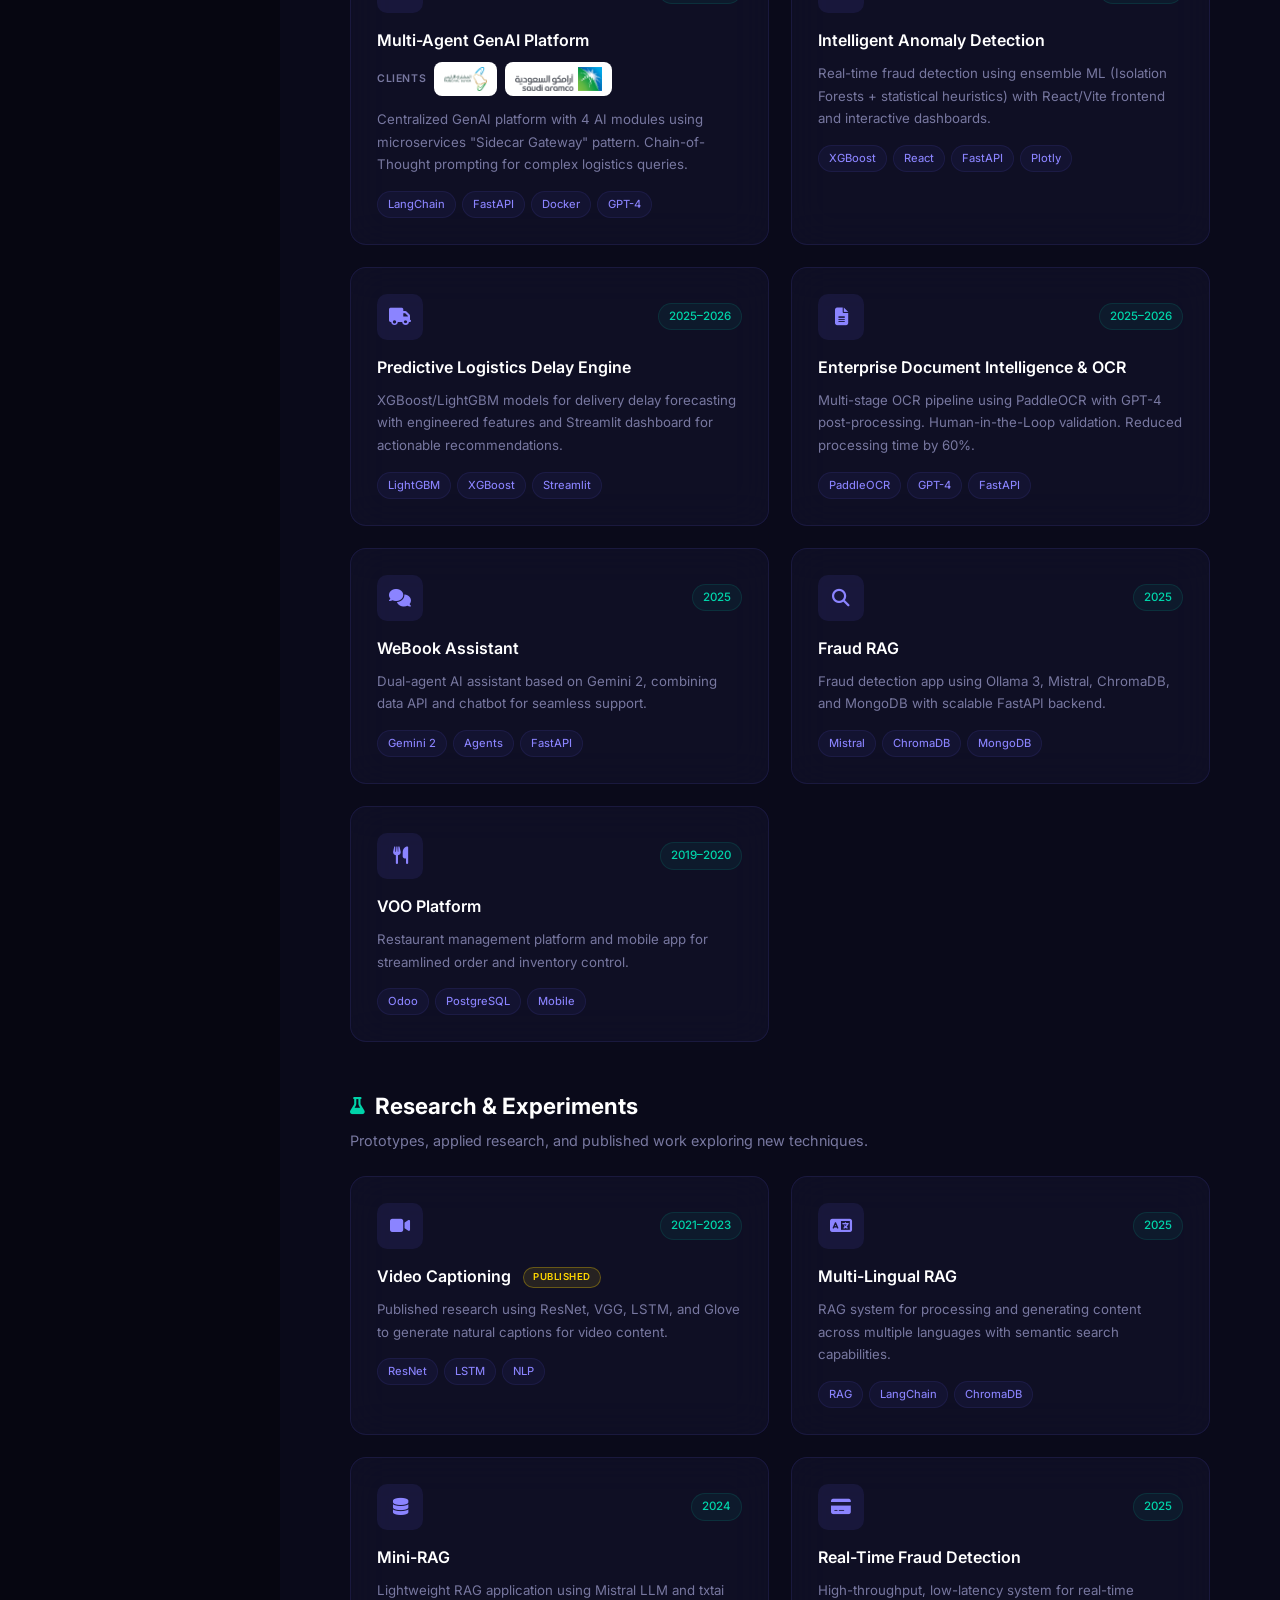
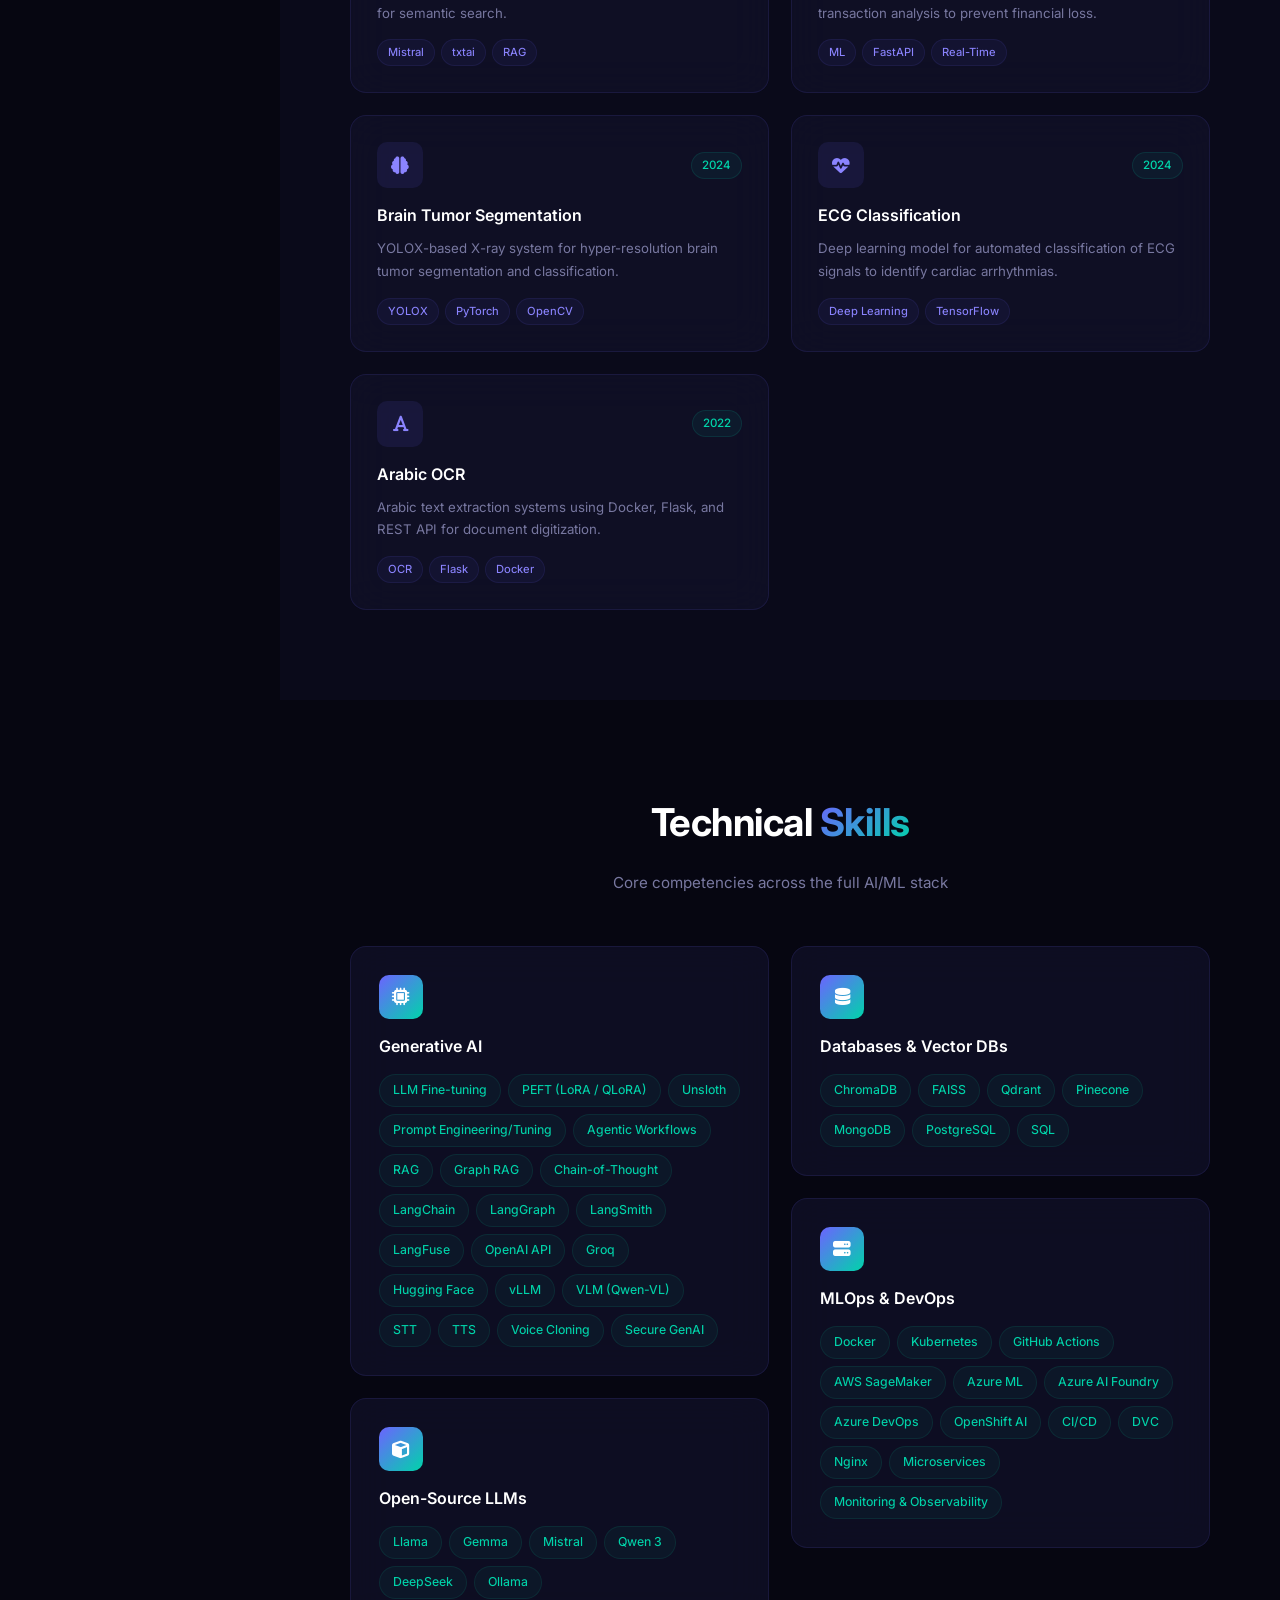
==== commit f96ab667: "Use Tahakom spelling and name center3 as the client Rename Tahkum to Tahakom to match the client's l" ====
--- a/index.html
+++ b/index.html
@@ -296,8 +296,8 @@
                         <span class="star-label star-action">Action</span> Built on Cohere Command, Embed, and Rerank: a multi-agent bilingual ticket triage and routing workflow, an agentic RAG knowledge assistant with cited answers over 50,000+ documents, tool-calling agents for network root-cause analysis and alarm correlation, and a governed automation layer with role-based permissions, approval gates, and a full audit trail.<br>
                         <span class="star-label star-result">Result</span> Cut mean time to resolution by <strong>45%</strong>, auto-resolved <strong>35%</strong> of L1 tickets with zero unauthorized changes, reached <strong>93%</strong> routing accuracy across <strong>1.2M+ tickets/year</strong>, reduced alarm noise by <strong>80%</strong>, and delivered <strong>multi-million-riyal</strong> annual operational savings.</li>
 
-                    <li><strong>Offline Asset Extraction &amp; Reconciliation Platform (Data Center)</strong><br>
-                        <span class="star-label star-situation">Situation</span> A major Saudi data-center operator's asset records were scattered across thousands of engineering drawings that disagreed with its Odoo-based operations register. The site allowed no GPU, no cloud, and no data leaving the premises.<br>
+                    <li><strong>Offline Asset Extraction &amp; Reconciliation Platform (center3)</strong><br>
+                        <span class="star-label star-situation">Situation</span> center3's asset records were scattered across thousands of engineering drawings that disagreed with its Odoo-based operations register. The site allowed no GPU, no cloud, and no data leaving the premises.<br>
                         <span class="star-label star-task">Task</span> As AI Solution Architect, design an offline, CPU-only, explainable system to extract equipment tags from drawings and reconcile them against the register.<br>
                         <span class="star-label star-action">Action</span> Built dual-stream extraction (PaddleOCR PP-OCRv5 + OpenVINO for text tags, OpenCV symbol matching for symbol-only assets), with the engine chosen by a 20-model CPU benchmark harness. Designed a deterministic reconciliation engine using tiered composite-key matching, a numeric-signature veto, and an SME approval gate. Added a probabilistic graph layer (Fellegi-Sunter, CRF / loopy belief propagation) for collective entity resolution, and a classical-ML active-learning loop (gradient boosting, Isolation Forest, sequence-gap and n-gram drift models) with an evaluation gate before promotion.<br>
                         <span class="star-label star-result">Result</span> Processed <strong>12,000+ drawings</strong> at <strong>92% tag recall</strong> and reconciled <strong>150,000+ assets</strong>, <strong>85% auto-matched</strong> with zero false matches between sibling tags. Surfaced <strong>18,000+ discrepancies</strong> and caught <strong>2,500+ anomalies</strong> before audit, cut the manual review queue by <strong>40%</strong> and SME reviews by <strong>30% per cycle</strong>, and eliminated <strong>8,000+ hours</strong> of manual extraction, contributing to <strong>$50M+ in cost savings</strong> for the client.</li>
@@ -391,7 +391,7 @@
                         <span class="star-label star-action">Action</span> Built a robust ML model using gradient boosting, logistic regression ensembles, and 50+ engineered features from customer behavioral, transactional, and engagement data.<br>
                         <span class="star-label star-result">Result</span> Achieved <strong>89% prediction accuracy</strong> with <strong>30-day advance warning</strong>, enabling targeted retention campaigns that reduced churn by an estimated <strong>20%</strong>.</li>
 
-                    <li><strong>Tahkum: AI Traffic Violation Detection Platform (2024&ndash;2025)</strong><br>
+                    <li><strong>Tahakom: AI Traffic Violation Detection Platform (2024&ndash;2025)</strong><br>
                         <span class="star-label star-situation">Situation</span> Traffic enforcement depended on operators watching live camera feeds and assembling violation evidence by hand.<br>
                         <span class="star-label star-task">Task</span> Build an end-to-end AI platform that detects violations, identifies the vehicle and driver, and produces enforcement-ready evidence.<br>
                         <span class="star-label star-action">Action</span> Built real-time vehicle detection and tracking across multiple concurrent camera streams with flagging for several violation types. Added number plate recognition with multi-frame voting for day and night reads, driver face identification using ArcFace embeddings with vector search over a large face gallery, and automatic evidence packaging with confidence-based routing to manual review.<br>
@@ -499,7 +499,7 @@
             </div>
             <h3>AI-Powered Offline Asset Extraction &amp; Reconciliation Platform <span class="card-flag">Flagship</span></h3>
             <div class="client-logos"><span class="client-label">Client</span><img class="client-logo client-logo--padded" src="logos/center3.jpg" alt="center3" width="1024" height="527" loading="lazy"></div>
-            <p>An offline, CPU-only, explainable AI system built for a major Saudi data-center operator. It extracts equipment tags from engineering drawings (P&amp;IDs, as-built PDFs, DWG/DXF, scans) and reconciles them against an Odoo-based operations register in three phases: deterministic matching, probabilistic graph inference, and self-learning ML. It ships as a single desktop executable with no GPU, no cloud, and no data leaving the site, and contributed to <strong>$50M+ in cost savings</strong> for the client.</p>
+            <p>An offline, CPU-only, explainable AI system built for center3, a major Saudi data-center operator. It extracts equipment tags from engineering drawings (P&amp;IDs, as-built PDFs, DWG/DXF, scans) and reconciles them against an Odoo-based operations register in three phases: deterministic matching, probabilistic graph inference, and self-learning ML. It ships as a single desktop executable with no GPU, no cloud, and no data leaving the site, and contributed to <strong>$50M+ in cost savings</strong> for the client.</p>
             <div class="case-grid">
                 <div class="case-item">
                     <h4><span class="case-num">01</span> Asset Tag Extraction from Engineering Drawings</h4>
@@ -575,7 +575,7 @@
                 <div class="project-icon"><i class="fas fa-traffic-light"></i></div>
                 <span class="project-year">2024&ndash;2025</span>
             </div>
-            <h3>Tahkum: AI Traffic Violation Detection Platform</h3>
+            <h3>Tahakom: AI Traffic Violation Detection Platform</h3>
             <div class="client-logos"><span class="client-label">Client</span><img class="client-logo client-logo--padded" src="logos/tahkom-logo.png" alt="Tahakom" width="447" height="447" loading="lazy"></div>
             <p>An end-to-end AI traffic-enforcement platform that runs on live camera streams. It detects and tracks vehicles, flags violations, reads number plates, identifies drivers, and packages each violation into an auditable case record.</p>
             <div class="case-grid">
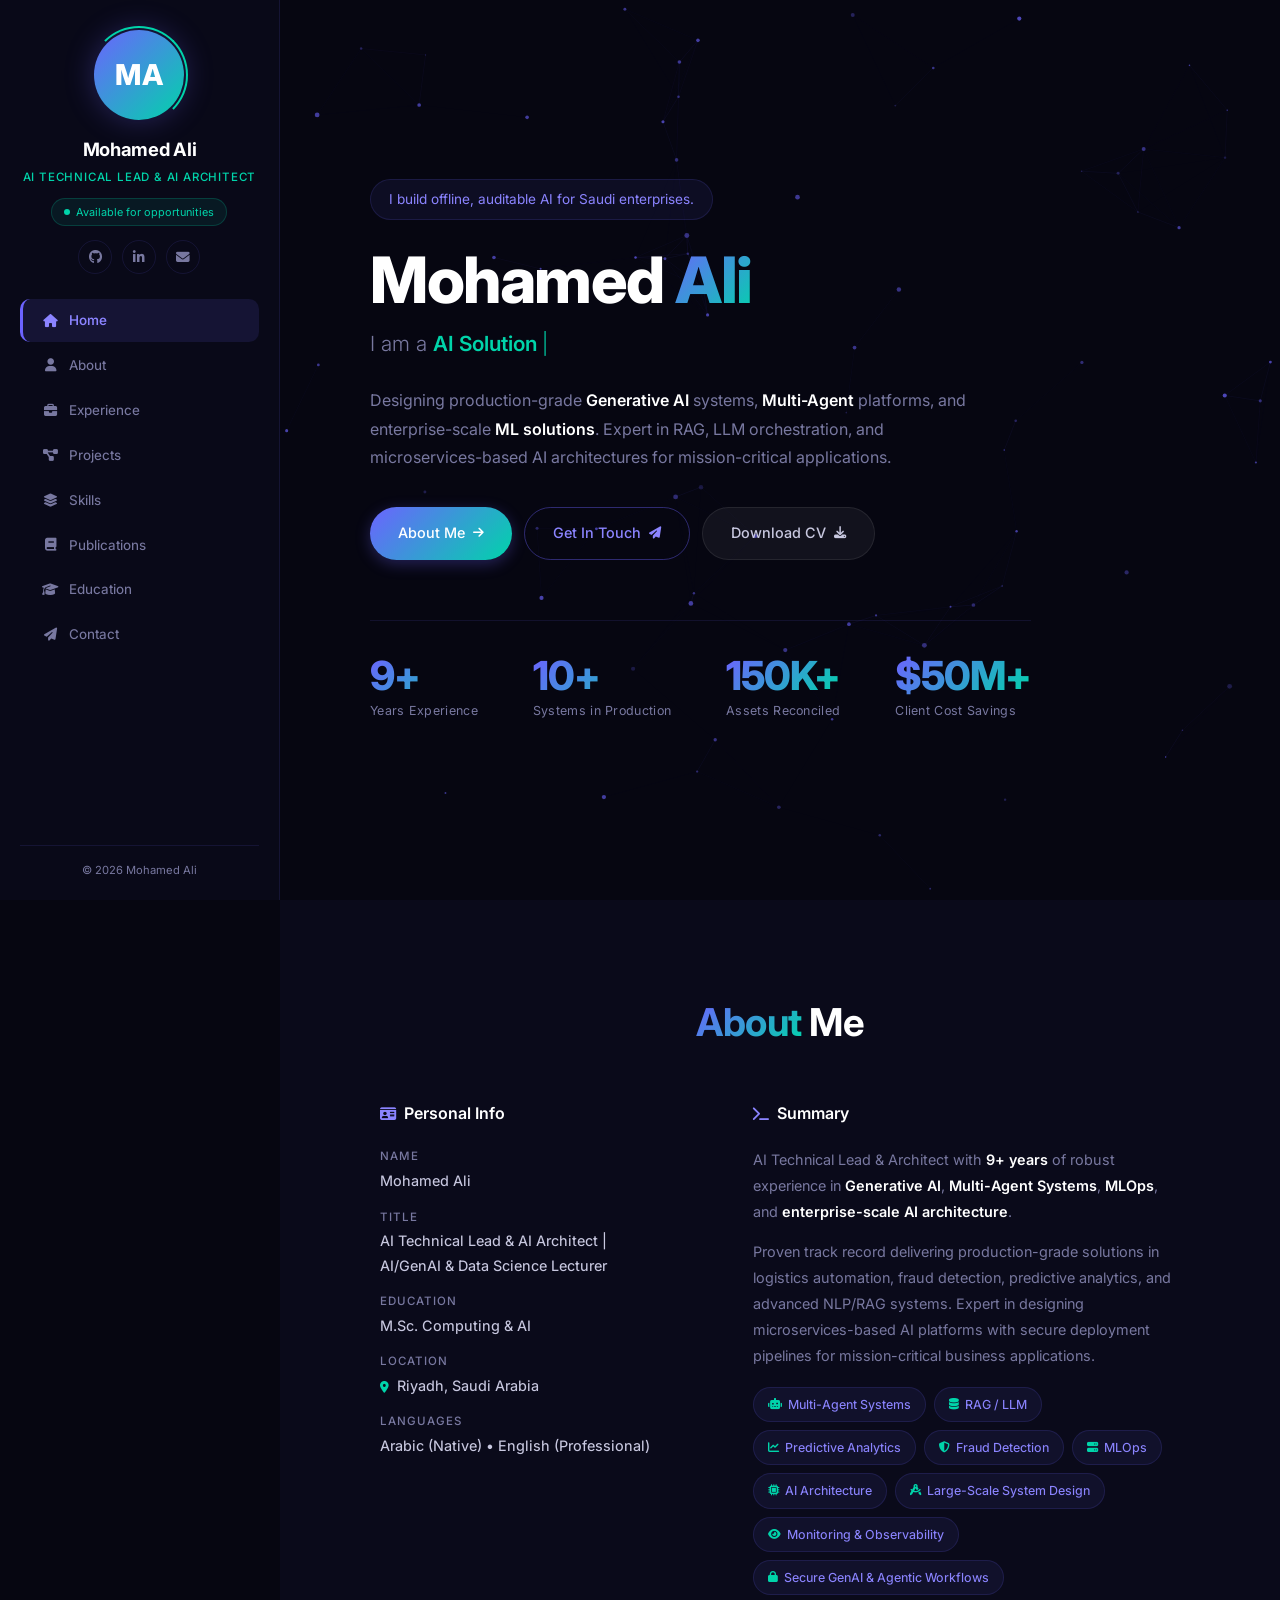
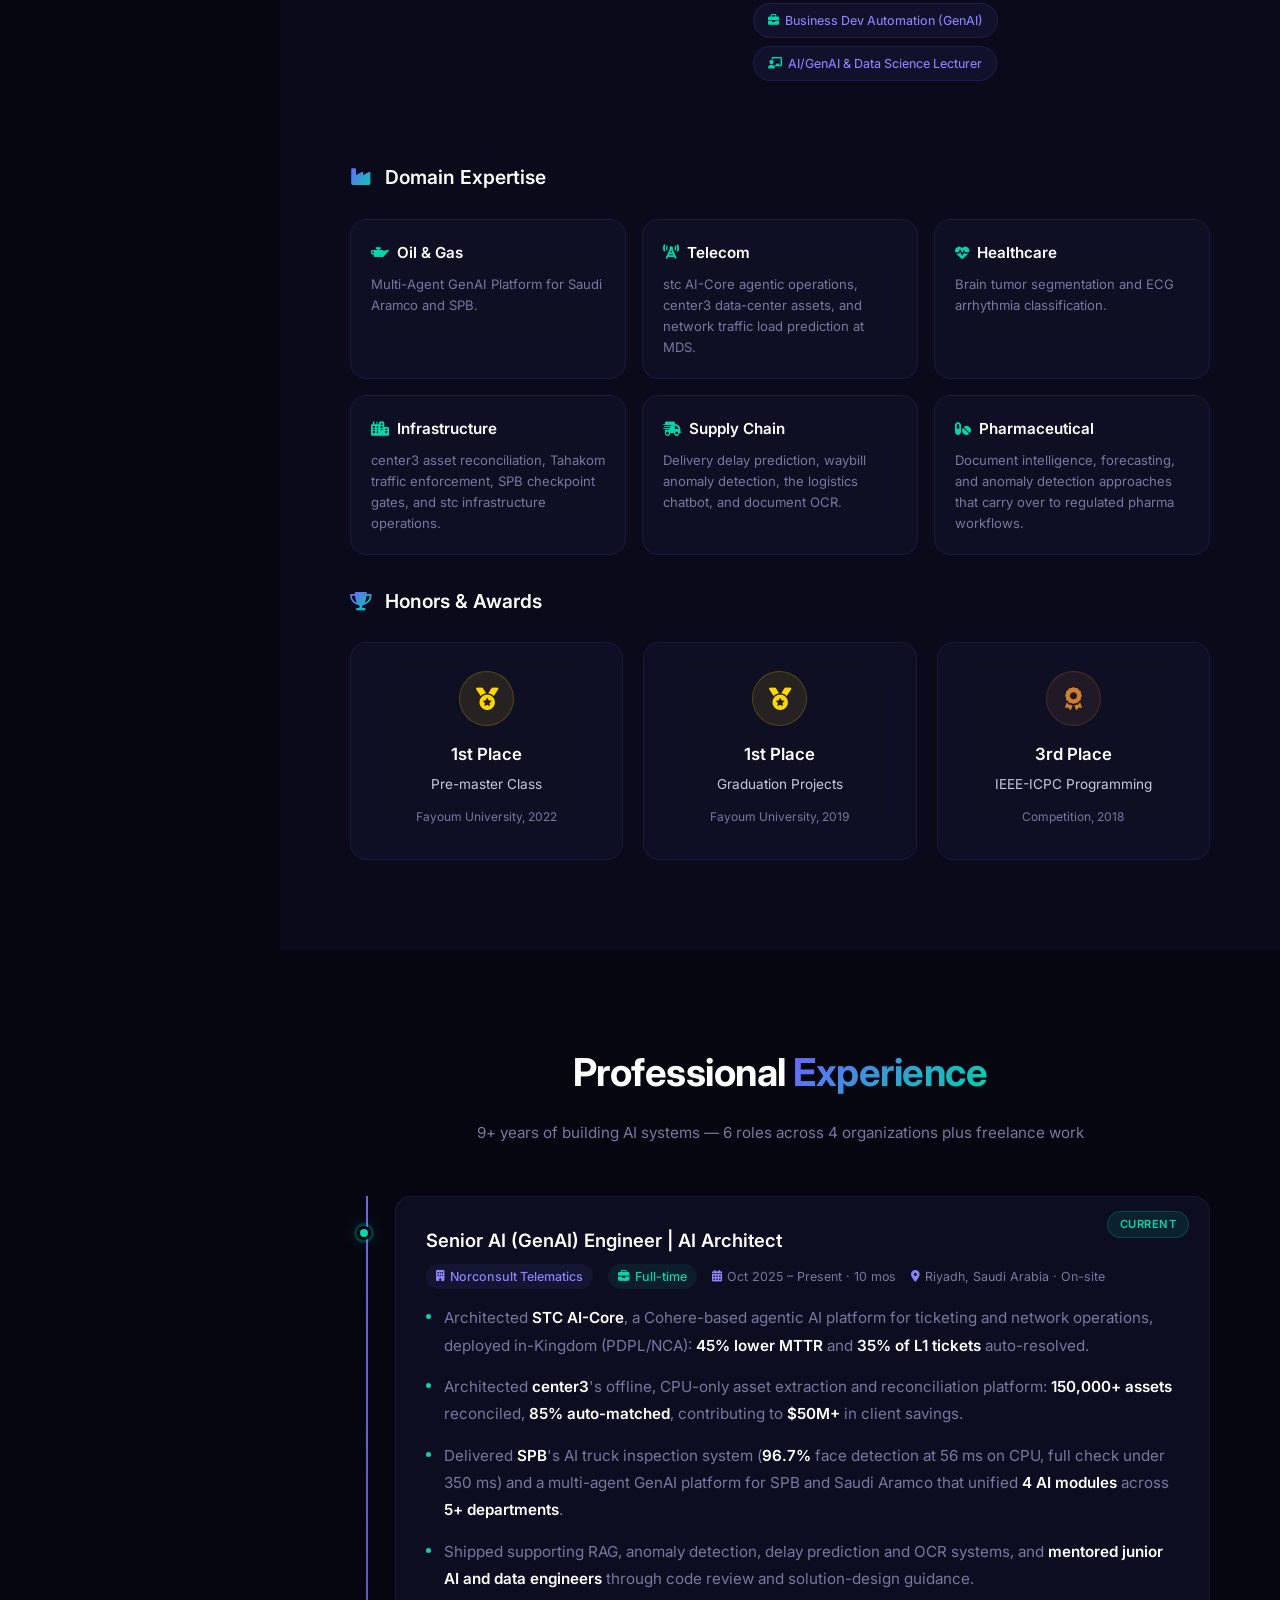
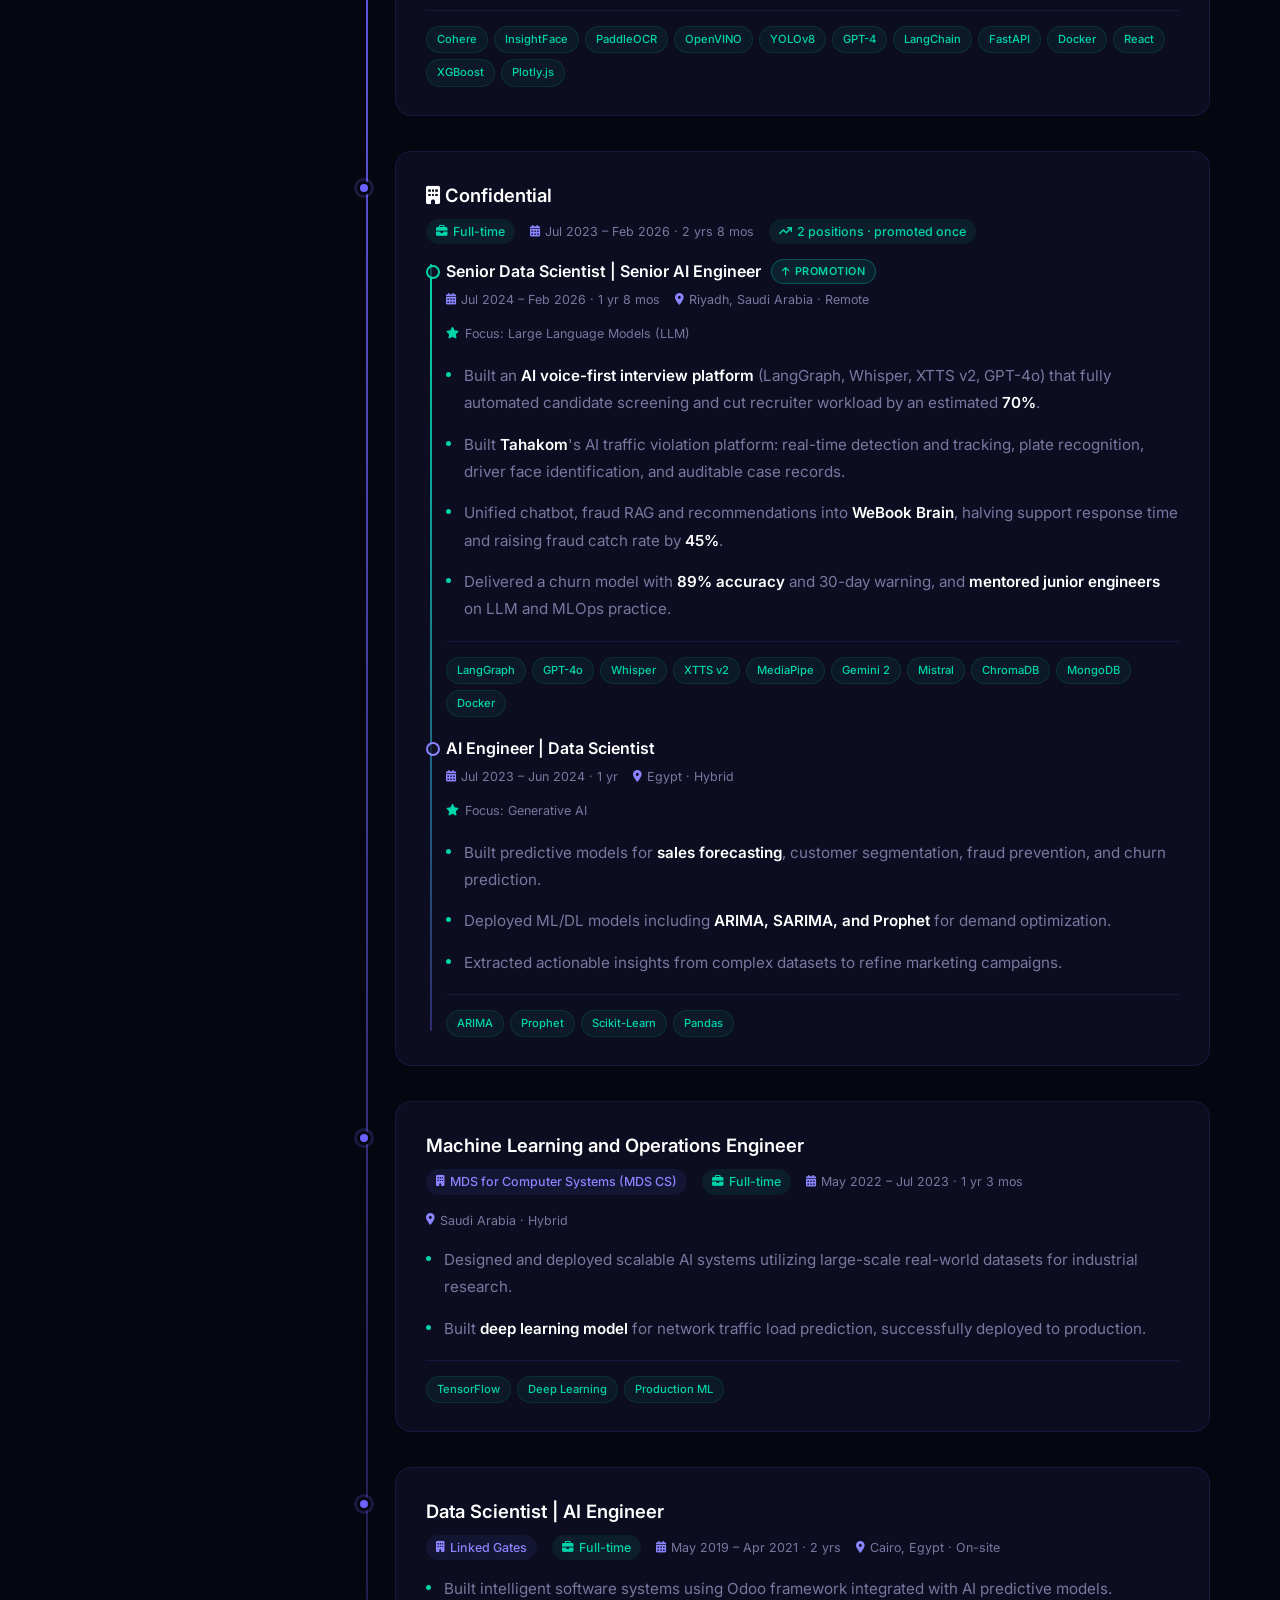
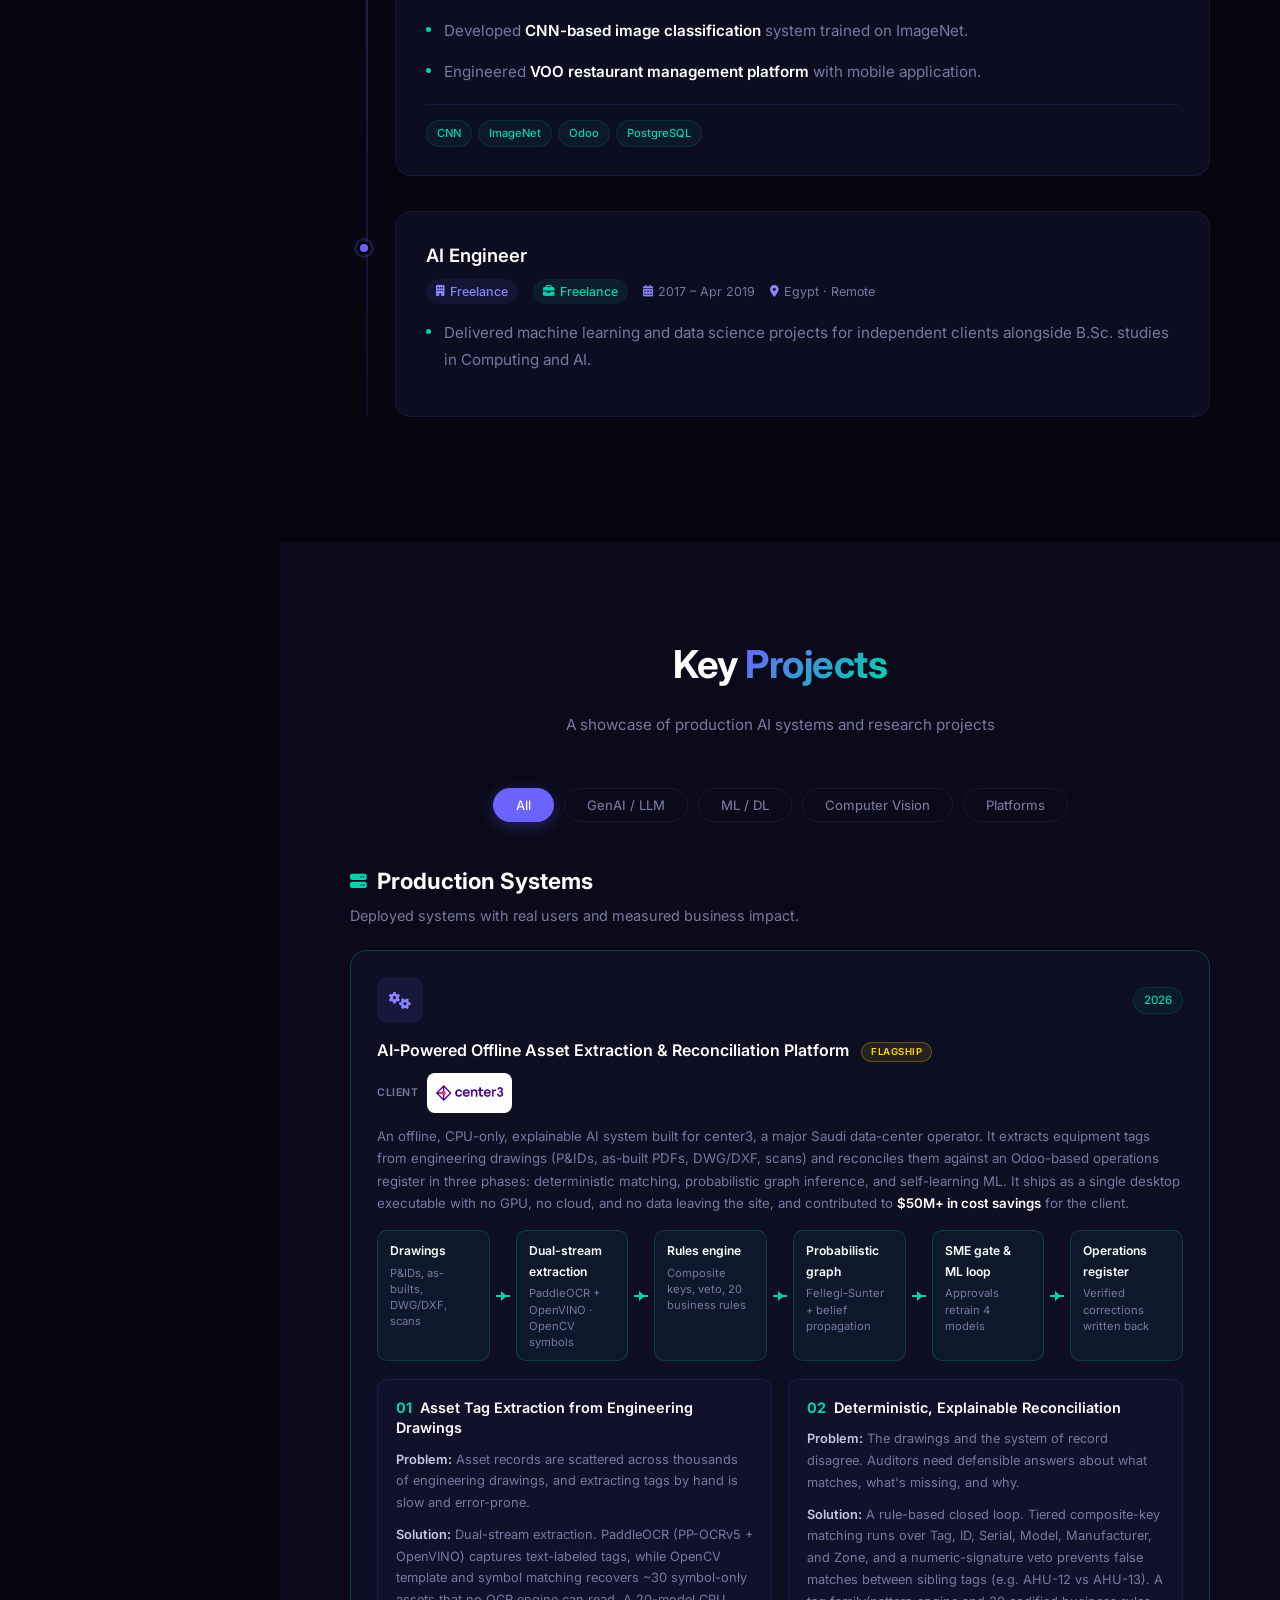
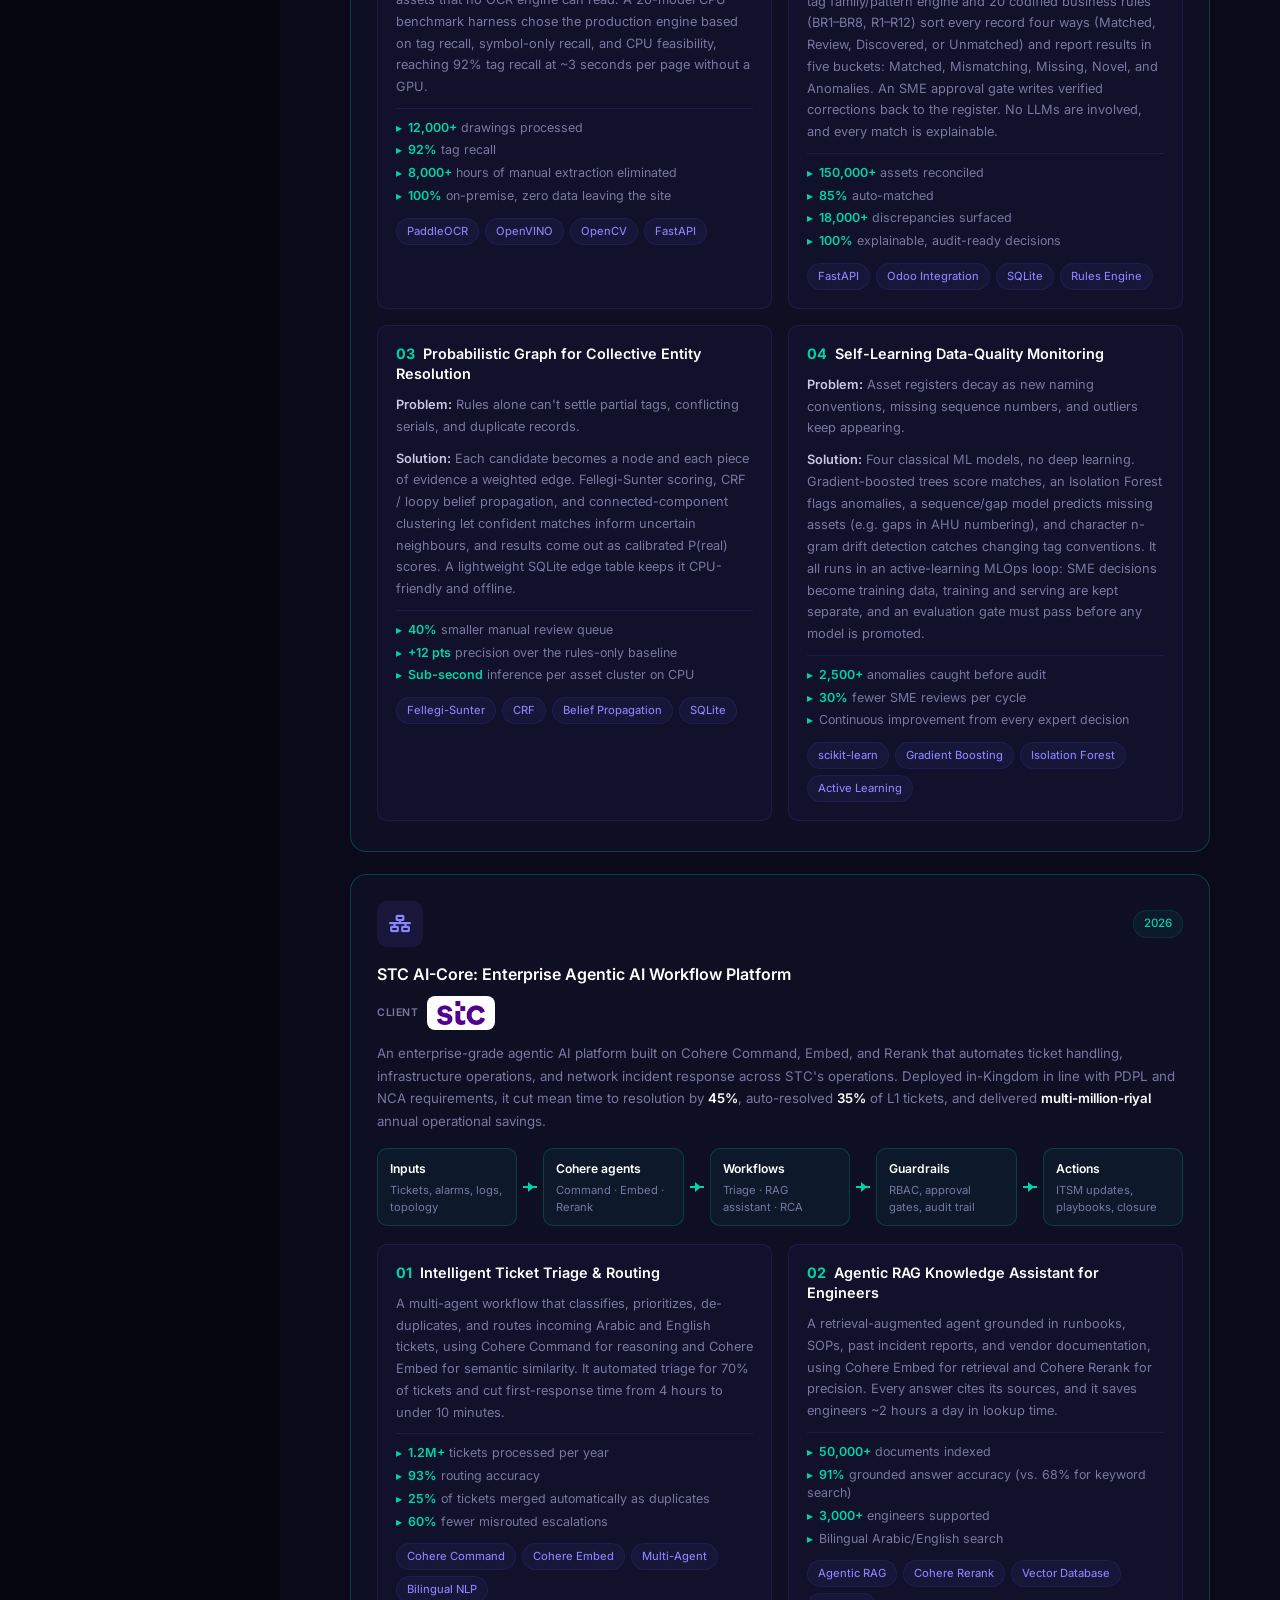
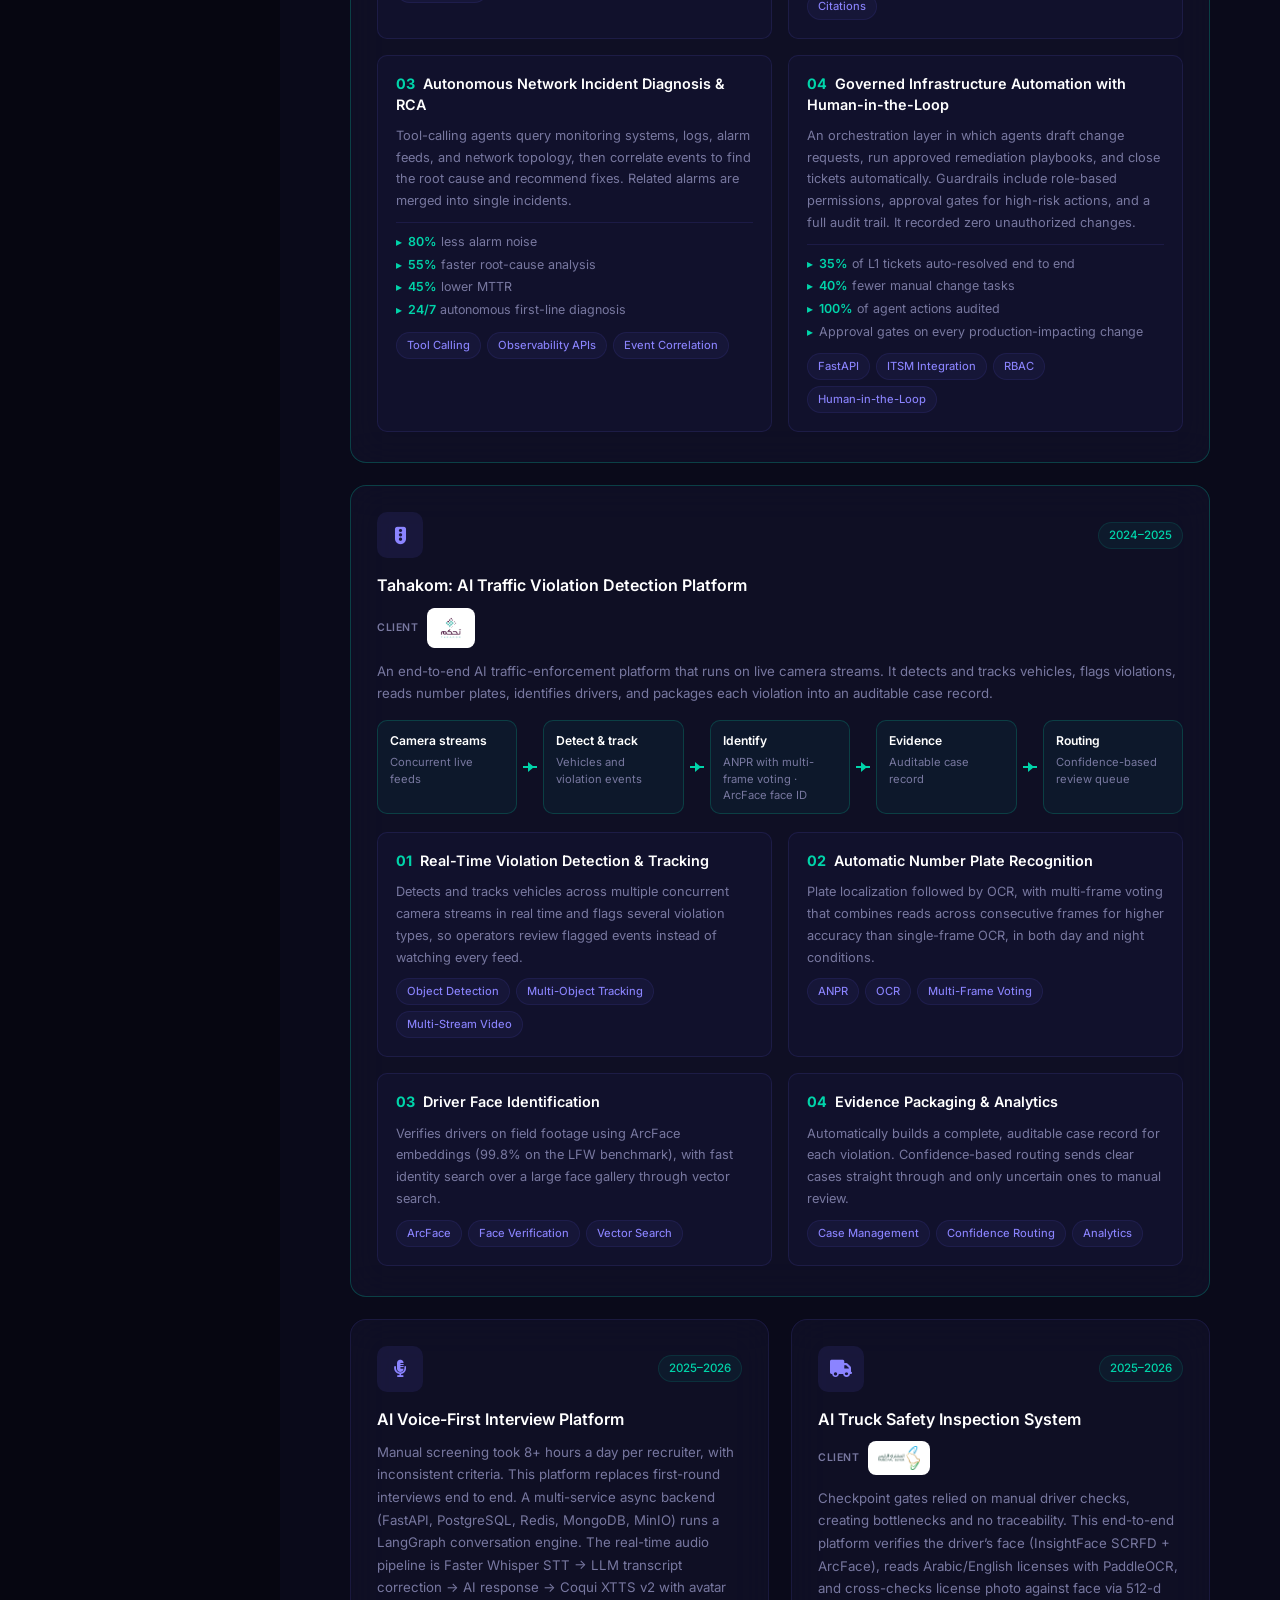
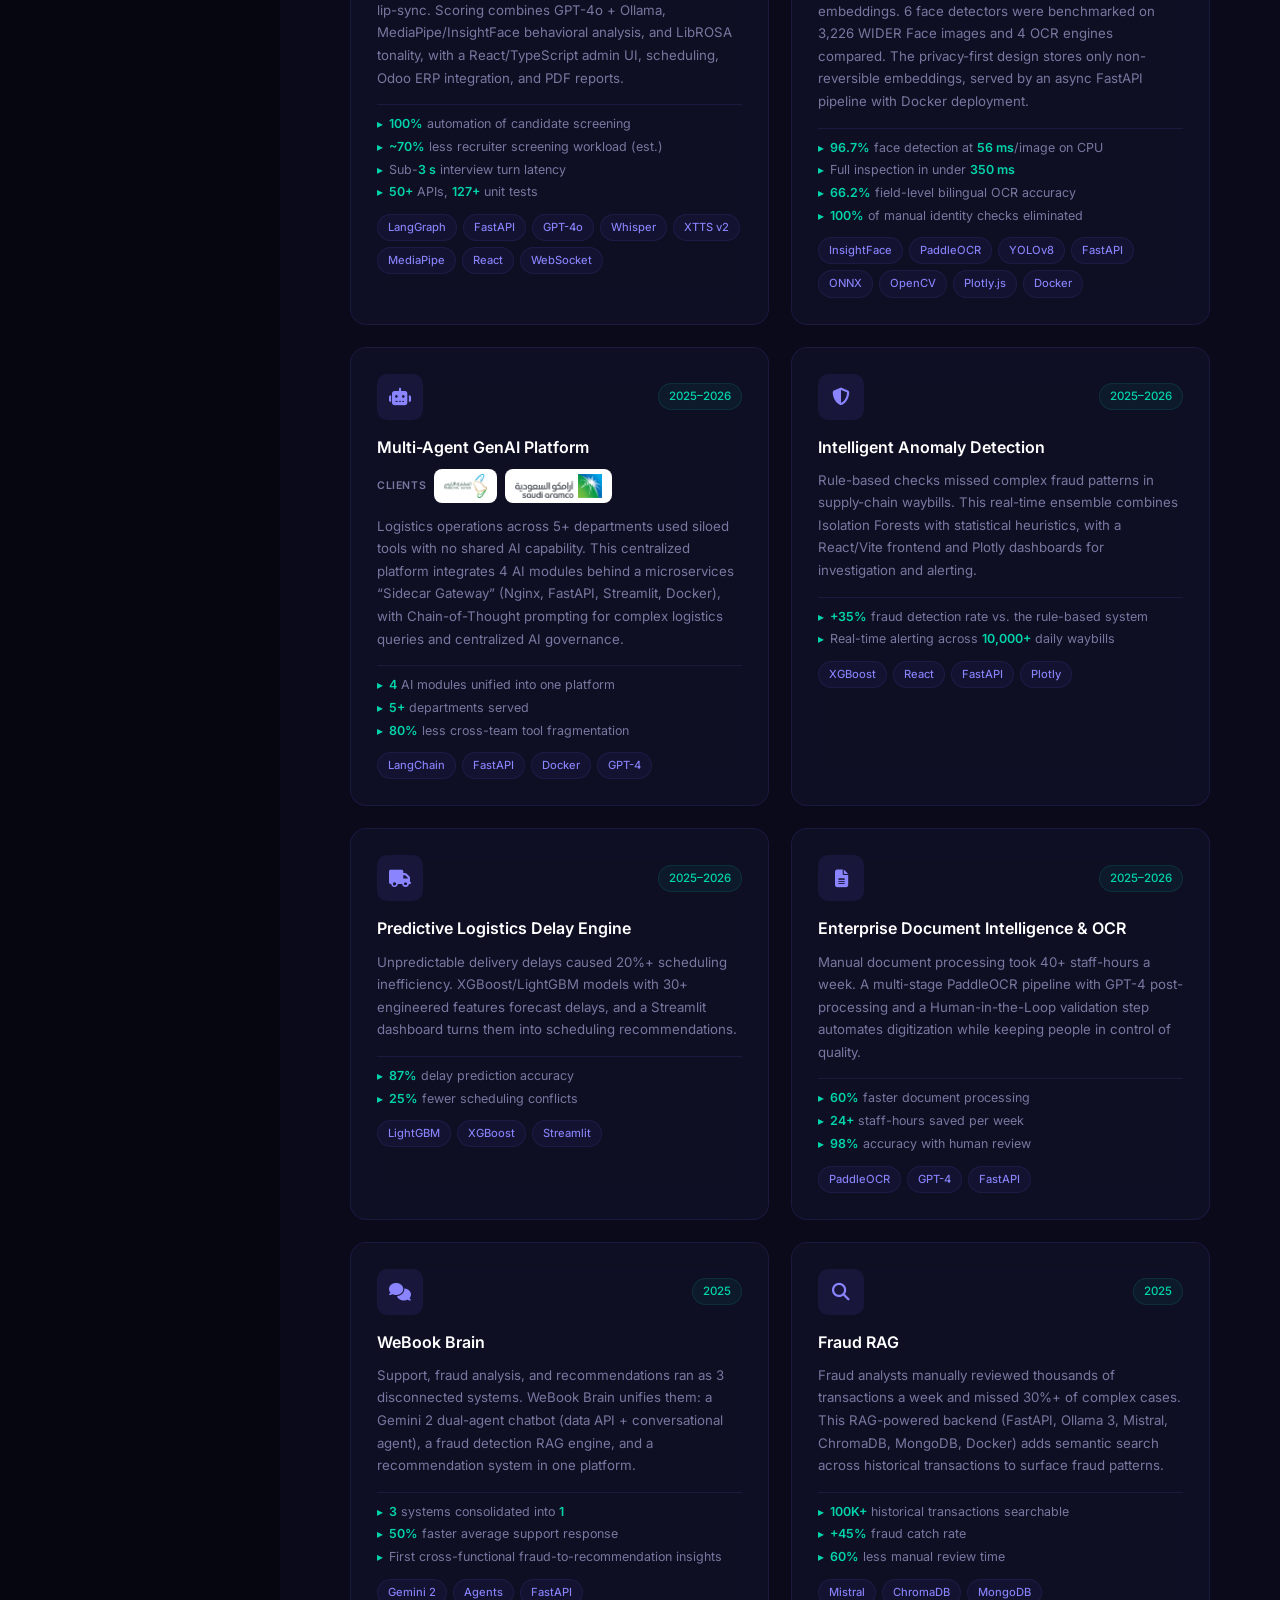
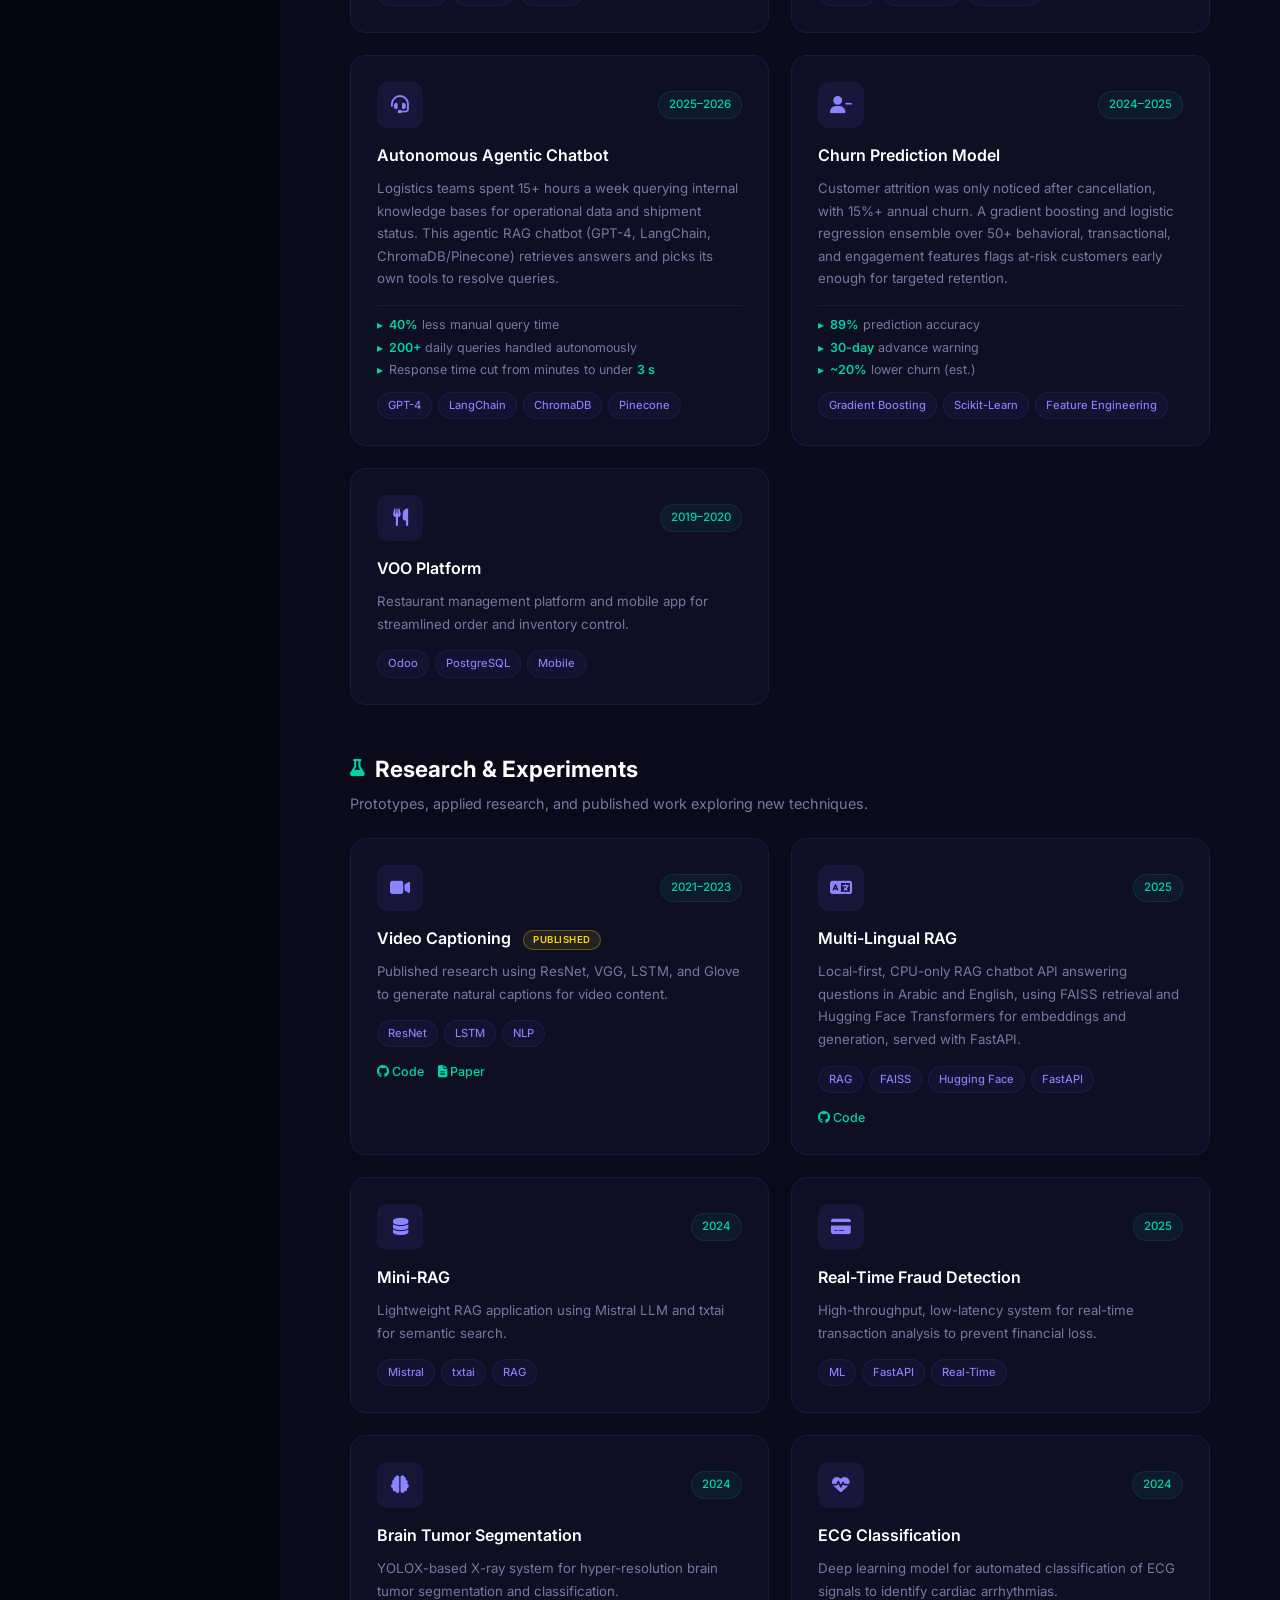
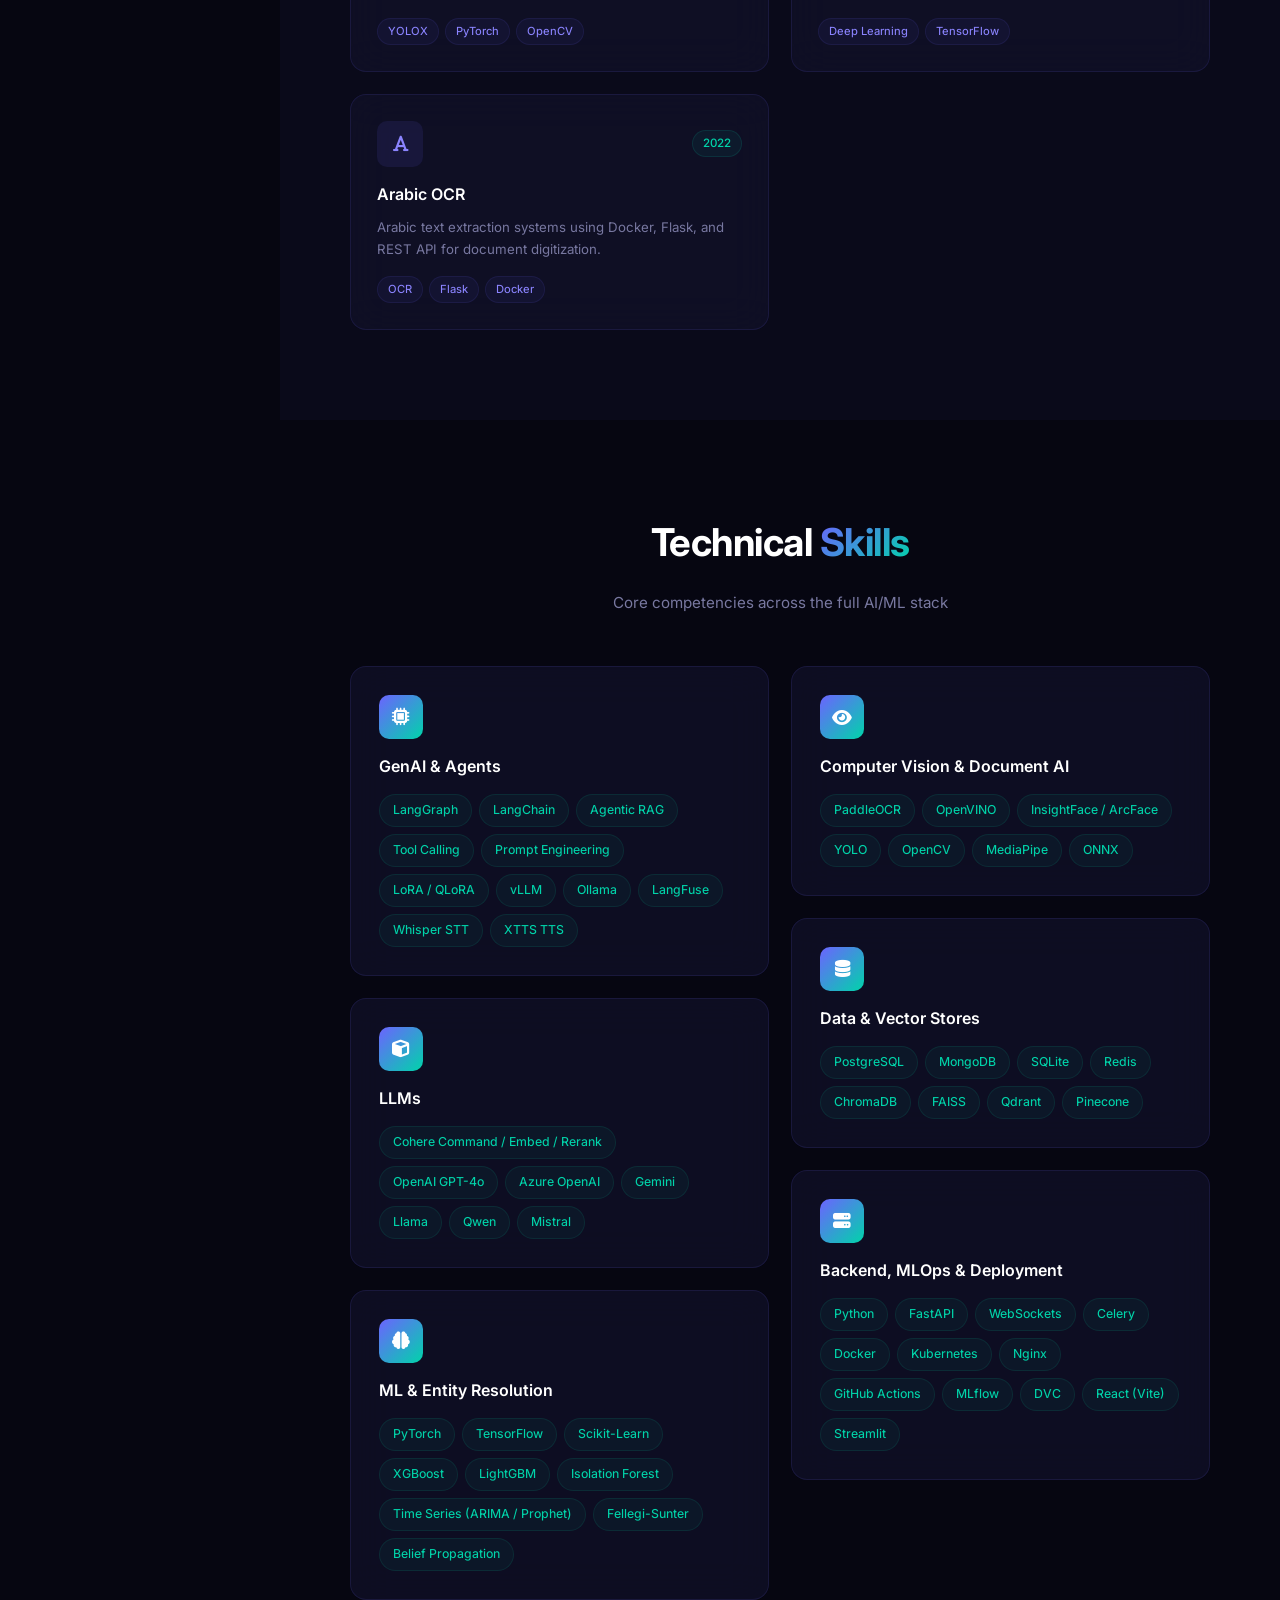
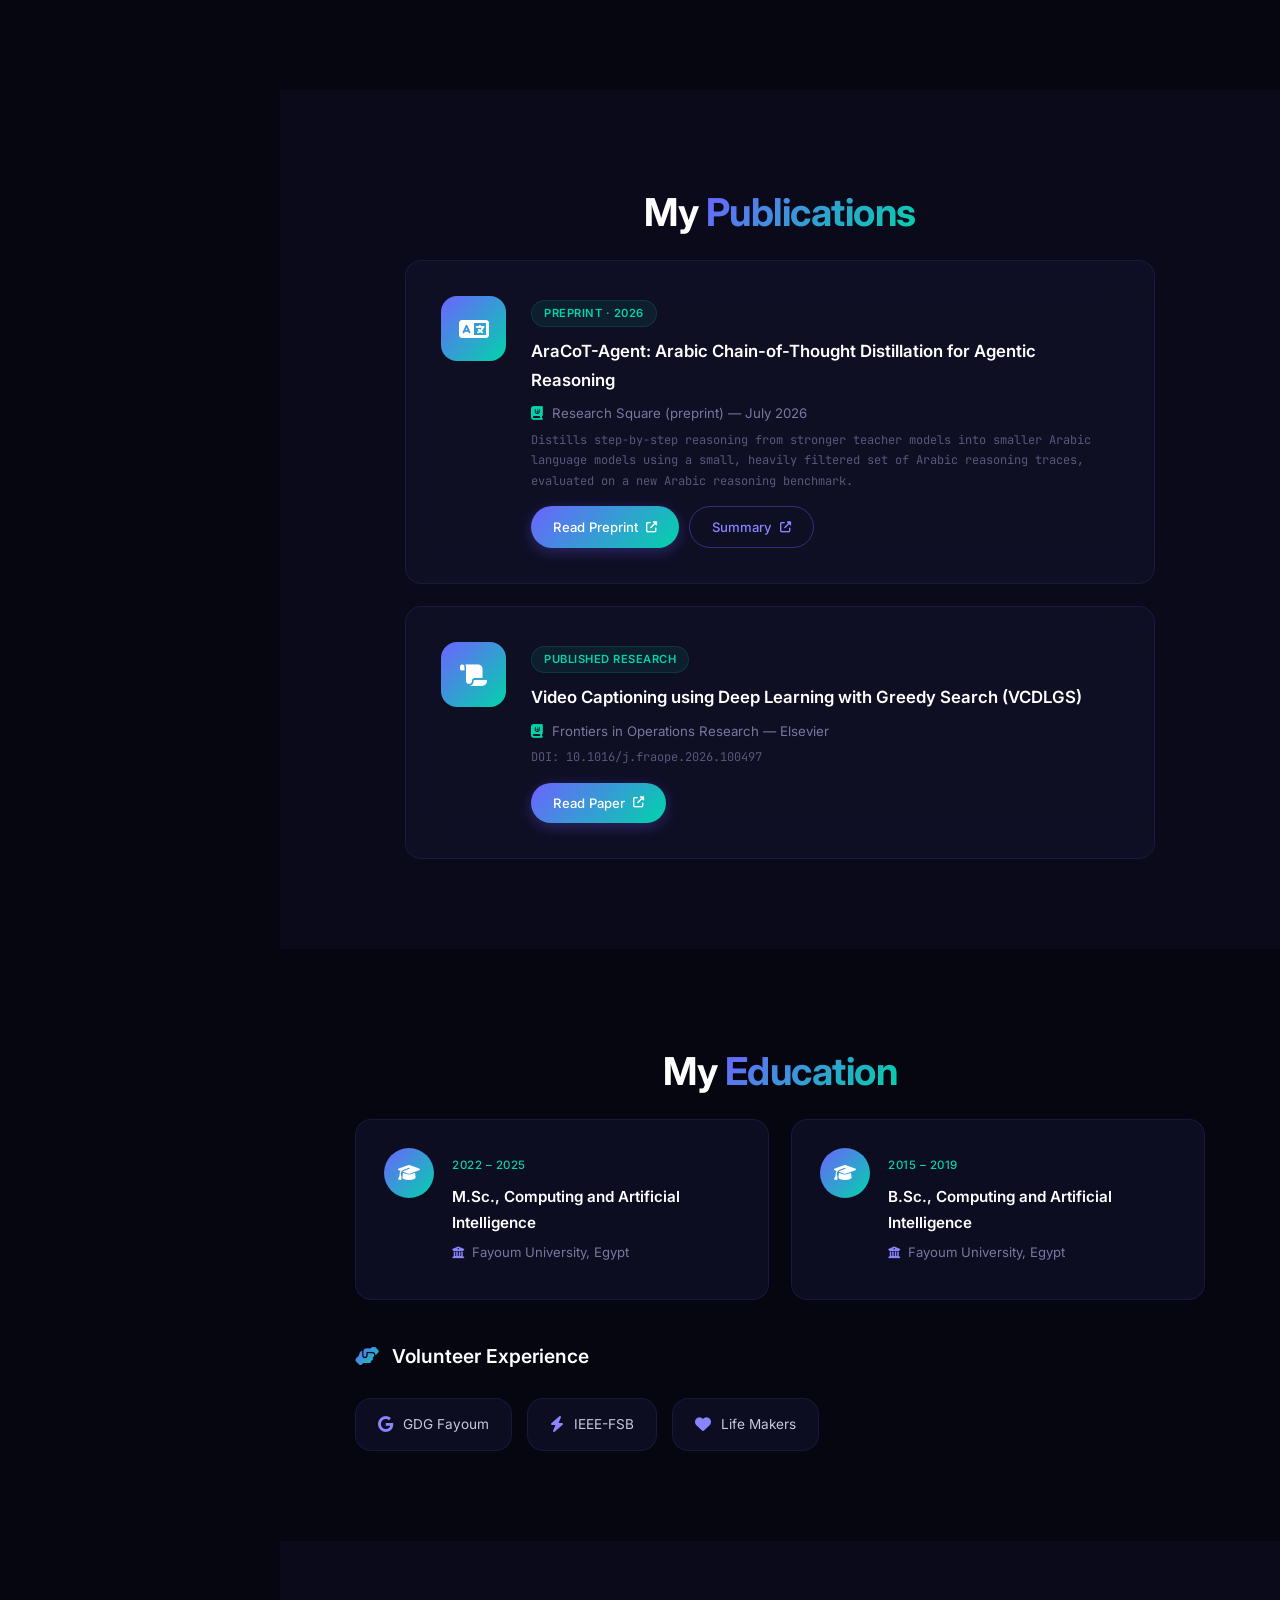
==== commit 3bac37b9: "Tighten positioning, move STAR detail into cards, add domains and preprint - Hero: replace the welco" ====
--- a/index.html
+++ b/index.html
@@ -3,8 +3,8 @@
 <head>
     <meta charset="UTF-8">
     <meta name="viewport" content="width=device-width, initial-scale=1.0">
-    <title>Mohamed Ali | Senior AI (GenAI) Engineer & AI Architect</title>
-    <meta name="description" content="Mohamed Ali - Senior AI (GenAI) Engineer & AI Architect in Riyadh, Saudi Arabia. 7+ years building production Generative AI, multi-agent, RAG, computer vision, and MLOps systems for enterprise logistics and operations.">
+    <title>Mohamed Ali | AI Technical Lead & AI Architect</title>
+    <meta name="description" content="Mohamed Ali - AI Technical Lead & AI Architect in Riyadh, Saudi Arabia. 9+ years building production Generative AI, multi-agent, RAG, computer vision, and MLOps systems for enterprise logistics and operations.">
     <meta name="keywords" content="AI Engineer, GenAI Engineer, AI Architect, Machine Learning, LLM, RAG, Multi-Agent Systems, MLOps, Computer Vision, Riyadh, Saudi Arabia, Mohamed Ali">
     <meta name="author" content="Mohamed Ali">
     <meta name="robots" content="index, follow, max-image-preview:large">
@@ -12,8 +12,8 @@
     <link rel="canonical" href="https://mohamedalifaragitiai.github.io/">
 
     <!-- Open Graph -->
-    <meta property="og:title" content="Mohamed Ali | Senior AI (GenAI) Engineer & AI Architect">
-    <meta property="og:description" content="7+ years building production Generative AI, multi-agent, RAG, and MLOps systems. Currently AI Architect at Norconsult Telematics, Riyadh.">
+    <meta property="og:title" content="Mohamed Ali | AI Technical Lead & AI Architect">
+    <meta property="og:description" content="9+ years building production Generative AI, multi-agent, RAG, and MLOps systems. Currently AI Architect at Norconsult Telematics, Riyadh.">
     <meta property="og:type" content="profile">
     <meta property="og:url" content="https://mohamedalifaragitiai.github.io/">
     <meta property="og:site_name" content="Mohamed Ali - AI Portfolio">
@@ -23,8 +23,8 @@
 
     <!-- Twitter -->
     <meta name="twitter:card" content="summary">
-    <meta name="twitter:title" content="Mohamed Ali | Senior AI (GenAI) Engineer & AI Architect">
-    <meta name="twitter:description" content="7+ years building production Generative AI, multi-agent, RAG, and MLOps systems. Riyadh, Saudi Arabia.">
+    <meta name="twitter:title" content="Mohamed Ali | AI Technical Lead & AI Architect">
+    <meta name="twitter:description" content="9+ years building production Generative AI, multi-agent, RAG, and MLOps systems. Riyadh, Saudi Arabia.">
 
     <!-- Favicon -->
     <link rel="icon" href="data:image/svg+xml,<svg xmlns='http://www.w3.org/2000/svg' viewBox='0 0 100 100'><text y='.9em' font-size='90'>🧠</text></svg>">
@@ -49,8 +49,8 @@
       "@context": "https://schema.org",
       "@type": "Person",
       "name": "Mohamed Ali",
-      "jobTitle": "Senior AI (GenAI) Engineer | AI Architect",
-      "description": "Senior AI Engineer and Architect with 7+ years building production Generative AI, multi-agent, RAG, computer vision, and MLOps systems.",
+      "jobTitle": "AI Technical Lead & AI Architect",
+      "description": "AI Technical Lead and Architect with 9+ years building production Generative AI, multi-agent, RAG, computer vision, and MLOps systems.",
       "url": "https://mohamedalifaragitiai.github.io/",
       "email": "mailto:mohamedalifarag.ml@gmail.com",
       "address": {
@@ -80,7 +80,8 @@
       "sameAs": [
         "https://www.linkedin.com/in/mohamed-ali-b37953123/",
         "https://github.com/mohamedalifaragitiai",
-        "https://doi.org/10.1016/j.fraope.2026.100497"
+        "https://doi.org/10.1016/j.fraope.2026.100497",
+        "https://www.researchsquare.com/article/rs-10196257"
       ]
     }
     </script>
@@ -103,7 +104,7 @@
             <span class="avatar-initials">MA</span>
         </div>
         <h3 class="name">Mohamed Ali</h3>
-        <p class="post">Senior AI (GenAI) Engineer</p>
+        <p class="post">AI Technical Lead &amp; AI Architect</p>
         <div class="status-badge">
             <span class="status-dot"></span> Available for opportunities
         </div>
@@ -138,7 +139,7 @@
     <canvas id="particles-canvas"></canvas>
     <div class="home-content">
         <div class="greeting-badge">
-            <span class="wave">&#128075;</span> Welcome to my portfolio
+            I build offline, auditable AI for Saudi enterprises.
         </div>
         <h1>Mohamed <span class="gradient-text">Ali</span></h1>
         <div class="typewriter-wrapper">
@@ -165,20 +166,20 @@
     </div>
     <div class="stats-bar">
         <div class="stat">
-            <h2><span class="counter" data-target="7">7</span>+</h2>
+            <h2><span class="counter" data-target="9">9</span>+</h2>
             <p>Years Experience</p>
         </div>
         <div class="stat">
-            <h2><span class="counter" data-target="20">20</span>+</h2>
-            <p>AI Projects Delivered</p>
+            <h2><span class="counter" data-target="10">10</span>+</h2>
+            <p>Systems in Production</p>
         </div>
         <div class="stat">
-            <h2><span class="counter" data-target="5">5</span></h2>
-            <p>Roles Held</p>
+            <h2><span class="counter" data-target="150">150</span>K+</h2>
+            <p>Assets Reconciled</p>
         </div>
         <div class="stat">
-            <h2><span class="counter" data-target="1">1</span></h2>
-            <p>Published Paper</p>
+            <h2>$<span class="counter" data-target="50">50</span>M+</h2>
+            <p>Client Cost Savings</p>
         </div>
     </div>
 </section>
@@ -196,7 +197,7 @@
                 </div>
                 <div class="info-item">
                     <span class="info-label">Title</span>
-                    <span class="info-value">Senior AI (GenAI) Engineer & Architect | AI/GenAI &amp; Data Science Lecturer</span>
+                    <span class="info-value">AI Technical Lead &amp; AI Architect | AI/GenAI &amp; Data Science Lecturer</span>
                 </div>
                 <div class="info-item">
                     <span class="info-label">Education</span>
@@ -215,7 +216,7 @@
         <div class="about-card summary-card">
             <h3 class="card-title"><i class="fas fa-terminal"></i> Summary</h3>
             <p>
-                Senior AI Engineer with <strong>7+ years</strong> of robust experience in <strong>Generative AI</strong>,
+                AI Technical Lead &amp; Architect with <strong>9+ years</strong> of robust experience in <strong>Generative AI</strong>,
                 <strong>Multi-Agent Systems</strong>, <strong>MLOps</strong>, and <strong>enterprise-scale AI architecture</strong>.
             </p>
             <p>
@@ -239,6 +240,36 @@
         </div>
     </div>
 
+    <div class="domain-section">
+        <h2 class="sub-heading"><i class="fas fa-industry"></i> Domain Expertise</h2>
+        <div class="domain-grid">
+            <div class="domain-item glass-card">
+                <h4><i class="fas fa-oil-can"></i> Oil &amp; Gas</h4>
+                <p>Multi-Agent GenAI Platform for Saudi Aramco and SPB.</p>
+            </div>
+            <div class="domain-item glass-card">
+                <h4><i class="fas fa-tower-cell"></i> Telecom</h4>
+                <p>stc AI-Core agentic operations, center3 data-center assets, and network traffic load prediction at MDS.</p>
+            </div>
+            <div class="domain-item glass-card">
+                <h4><i class="fas fa-heartbeat"></i> Healthcare</h4>
+                <p>Brain tumor segmentation and ECG arrhythmia classification.</p>
+            </div>
+            <div class="domain-item glass-card">
+                <h4><i class="fas fa-city"></i> Infrastructure</h4>
+                <p>center3 asset reconciliation, Tahakom traffic enforcement, SPB checkpoint gates, and stc infrastructure operations.</p>
+            </div>
+            <div class="domain-item glass-card">
+                <h4><i class="fas fa-truck-fast"></i> Supply Chain</h4>
+                <p>Delivery delay prediction, waybill anomaly detection, the logistics chatbot, and document OCR.</p>
+            </div>
+            <div class="domain-item glass-card">
+                <h4><i class="fas fa-pills"></i> Pharmaceutical</h4>
+                <p>Document intelligence, forecasting, and anomaly detection approaches that carry over to regulated pharma workflows.</p>
+            </div>
+        </div>
+    </div>
+
     <div class="honors-section">
         <h2 class="sub-heading"><i class="fas fa-trophy"></i> Honors & Awards</h2>
         <div class="honors-grid">
@@ -267,7 +298,7 @@
 <!-- Experience Section -->
 <section class="experience" id="experience">
     <h1 class="heading">Professional <span>Experience</span></h1>
-    <p class="section-subtitle">7+ years of building production AI systems &mdash; 5 roles across 4 organizations</p>
+    <p class="section-subtitle">9+ years of building AI systems &mdash; 6 roles across 4 organizations plus freelance work</p>
     <div class="timeline">
 
         <div class="timeline-item" data-aos="fade-right">
@@ -284,57 +315,10 @@
                     </div>
                 </div>
                 <ul>
-                    <li><strong>AI-Powered Truck Safety Inspection System</strong><br>
-                        <span class="star-label star-situation">Situation</span> Truck checkpoint gates relied on manual driver verification, creating bottlenecks, security gaps, and zero traceability at scale.<br>
-                        <span class="star-label star-task">Task</span> Design and build an end-to-end automated AI inspection platform handling driver identity verification, license validation (Arabic/English), and safety compliance checks.<br>
-                        <span class="star-label star-action">Action</span> Developed a face verification pipeline using InsightFace (SCRFD + ArcFace), bilingual license OCR with PaddleOCR, and license-to-face cross-verification via ArcFace 512-d embeddings. Benchmarked 6 face detection models on 3,226 WIDER Face images across 61 scene categories, and 4 OCR engines. Designed a privacy-first architecture storing only non-reversible embeddings. Built concurrent async pipeline (FastAPI + asyncio), interactive Plotly.js benchmark dashboards, and a production-ready web UI with live camera capture.<br>
-                        <span class="star-label star-result">Result</span> Achieved <strong>96.7% face detection accuracy at 56ms/image</strong> on CPU, <strong>66.2% field-level OCR accuracy</strong> for bilingual extraction, full inspection completed in under <strong>350ms</strong>, and <strong>100% elimination of manual identity checks</strong> at checkpoint gates. Delivered with Docker deployment and reusable benchmark tooling for CPU/GPU.</li>
-
-                    <li><strong>STC AI-Core: Enterprise Agentic AI Workflow Platform (Jun 2026 &ndash; Present)</strong><br>
-                        <span class="star-label star-situation">Situation</span> Ticket handling, infrastructure operations, and network incident response across STC's operations relied heavily on manual triage, lookup, and diagnosis.<br>
-                        <span class="star-label star-task">Task</span> As AI Solution Architect, design and deliver an enterprise-grade agentic AI platform deployed in-Kingdom in line with PDPL and NCA requirements.<br>
-                        <span class="star-label star-action">Action</span> Built on Cohere Command, Embed, and Rerank: a multi-agent bilingual ticket triage and routing workflow, an agentic RAG knowledge assistant with cited answers over 50,000+ documents, tool-calling agents for network root-cause analysis and alarm correlation, and a governed automation layer with role-based permissions, approval gates, and a full audit trail.<br>
-                        <span class="star-label star-result">Result</span> Cut mean time to resolution by <strong>45%</strong>, auto-resolved <strong>35%</strong> of L1 tickets with zero unauthorized changes, reached <strong>93%</strong> routing accuracy across <strong>1.2M+ tickets/year</strong>, reduced alarm noise by <strong>80%</strong>, and delivered <strong>multi-million-riyal</strong> annual operational savings.</li>
-
-                    <li><strong>Offline Asset Extraction &amp; Reconciliation Platform (center3)</strong><br>
-                        <span class="star-label star-situation">Situation</span> center3's asset records were scattered across thousands of engineering drawings that disagreed with its Odoo-based operations register. The site allowed no GPU, no cloud, and no data leaving the premises.<br>
-                        <span class="star-label star-task">Task</span> As AI Solution Architect, design an offline, CPU-only, explainable system to extract equipment tags from drawings and reconcile them against the register.<br>
-                        <span class="star-label star-action">Action</span> Built dual-stream extraction (PaddleOCR PP-OCRv5 + OpenVINO for text tags, OpenCV symbol matching for symbol-only assets), with the engine chosen by a 20-model CPU benchmark harness. Designed a deterministic reconciliation engine using tiered composite-key matching, a numeric-signature veto, and an SME approval gate. Added a probabilistic graph layer (Fellegi-Sunter, CRF / loopy belief propagation) for collective entity resolution, and a classical-ML active-learning loop (gradient boosting, Isolation Forest, sequence-gap and n-gram drift models) with an evaluation gate before promotion.<br>
-                        <span class="star-label star-result">Result</span> Processed <strong>12,000+ drawings</strong> at <strong>92% tag recall</strong> and reconciled <strong>150,000+ assets</strong>, <strong>85% auto-matched</strong> with zero false matches between sibling tags. Surfaced <strong>18,000+ discrepancies</strong> and caught <strong>2,500+ anomalies</strong> before audit, cut the manual review queue by <strong>40%</strong> and SME reviews by <strong>30% per cycle</strong>, and eliminated <strong>8,000+ hours</strong> of manual extraction, contributing to <strong>$50M+ in cost savings</strong> for the client.</li>
-
-                    <li><strong>Multi-Agent GenAI Operations Platform</strong><br>
-                        <span class="star-label star-situation">Situation</span> Logistics operations across 5+ departments relied on siloed tools with no unified AI capability, causing duplicated effort and inconsistent outputs.<br>
-                        <span class="star-label star-task">Task</span> Architect a centralized GenAI platform consolidating multiple AI modules into a single production-grade system.<br>
-                        <span class="star-label star-action">Action</span> Designed and built a microservices &ldquo;Sidecar Gateway&rdquo; architecture integrating 4 AI modules with Nginx, FastAPI, Streamlit, and Docker. Implemented Chain-of-Thought prompting for complex logistics queries.<br>
-                        <span class="star-label star-result">Result</span> Unified <strong>4 AI modules</strong> into a single platform serving <strong>5+ departments</strong>, reducing cross-team tool fragmentation by <strong>80%</strong> and enabling centralized AI governance.</li>
-
-                    <li><strong>Autonomous Agentic Chatbot</strong><br>
-                        <span class="star-label star-situation">Situation</span> Logistics teams spent 15+ hours/week manually querying internal knowledge bases for operational data and shipment status.<br>
-                        <span class="star-label star-task">Task</span> Build an intelligent RAG-powered chatbot to automate query resolution and reduce manual lookup overhead.<br>
-                        <span class="star-label star-action">Action</span> Engineered an agentic chatbot using GPT-4, LangChain, and ChromaDB/Pinecone with retrieval-augmented generation and autonomous tool selection.<br>
-                        <span class="star-label star-result">Result</span> Reduced manual query time by <strong>40%</strong>, handling <strong>200+ daily queries</strong> autonomously and cutting average response time from minutes to under <strong>3 seconds</strong>.</li>
-
-                    <li><strong>Intelligent Anomaly Detection System</strong><br>
-                        <span class="star-label star-situation">Situation</span> Rule-based fraud detection missed complex patterns in supply chain waybills, resulting in undetected losses.<br>
-                        <span class="star-label star-task">Task</span> Develop a real-time ML-powered anomaly detection system capable of identifying multi-dimensional fraud patterns.<br>
-                        <span class="star-label star-action">Action</span> Built an ensemble system combining Isolation Forests with statistical heuristics, backed by a React/Vite frontend and interactive Plotly dashboards for real-time investigation.<br>
-                        <span class="star-label star-result">Result</span> Improved fraud detection rate by <strong>35%</strong> over the previous rule-based system, enabling real-time alerting across <strong>10,000+ daily waybill transactions</strong>.</li>
-
-                    <li><strong>Predictive Logistics Delay Engine</strong><br>
-                        <span class="star-label star-situation">Situation</span> Delivery delays were unpredictable, causing <strong>20%+</strong> scheduling inefficiencies and customer dissatisfaction.<br>
-                        <span class="star-label star-task">Task</span> Build a predictive model to forecast delays and provide actionable scheduling recommendations.<br>
-                        <span class="star-label star-action">Action</span> Developed XGBoost/LightGBM models with 30+ engineered features and a Streamlit dashboard for operational recommendations.<br>
-                        <span class="star-label star-result">Result</span> Achieved <strong>87% prediction accuracy</strong> on delivery delays, reducing scheduling conflicts by <strong>25%</strong> and improving on-time delivery rates.</li>
-
-                    <li><strong>Enterprise OCR Pipeline</strong><br>
-                        <span class="star-label star-situation">Situation</span> Manual document processing consumed <strong>40+ staff-hours/week</strong>, creating a critical bottleneck across enterprise workflows.<br>
-                        <span class="star-label star-task">Task</span> Automate document digitization with high accuracy and human oversight for quality assurance.<br>
-                        <span class="star-label star-action">Action</span> Implemented a multi-stage pipeline using PaddleOCR with GPT-4 post-processing and Human-in-the-Loop validation workflow.<br>
-                        <span class="star-label star-result">Result</span> Reduced document processing time by <strong>60%</strong>, saving <strong>24+ staff-hours/week</strong> while maintaining <strong>98% accuracy</strong> through human review.</li>
-
-                    <li>Established secure production infrastructure with zero-trust tunneling, systemd orchestration, and RBAC enforcement.</li>
-                    <li>Designed full-stack solutions combining React (Vite), FastAPI, and interactive Plotly dashboards for real-time logistics analytics.</li>
-                    <li><strong>Mentored junior AI and data engineers</strong> &mdash; reviewing code, guiding solution design, and onboarding new hires onto the AI stack and architecture patterns.</li>
+                    <li>Architected <strong>STC AI-Core</strong>, a Cohere-based agentic AI platform for ticketing and network operations, deployed in-Kingdom (PDPL/NCA): <strong>45% lower MTTR</strong> and <strong>35% of L1 tickets</strong> auto-resolved.</li>
+                    <li>Architected <strong>center3</strong>'s offline, CPU-only asset extraction and reconciliation platform: <strong>150,000+ assets</strong> reconciled, <strong>85% auto-matched</strong>, contributing to <strong>$50M+</strong> in client savings.</li>
+                    <li>Delivered <strong>SPB</strong>'s AI truck inspection system (<strong>96.7%</strong> face detection at 56 ms on CPU, full check under 350 ms) and a multi-agent GenAI platform for SPB and Saudi Aramco that unified <strong>4 AI modules</strong> across <strong>5+ departments</strong>.</li>
+                    <li>Shipped supporting RAG, anomaly detection, delay prediction and OCR systems, and <strong>mentored junior AI and data engineers</strong> through code review and solution-design guidance.</li>
                 </ul>
                 <div class="tech-used">
                     <span>Cohere</span><span>InsightFace</span><span>PaddleOCR</span><span>OpenVINO</span><span>YOLOv8</span><span>GPT-4</span><span>LangChain</span><span>FastAPI</span><span>Docker</span><span>React</span><span>XGBoost</span><span>Plotly.js</span>
@@ -367,37 +351,10 @@
                     </div>
                     <p class="timeline-focus"><i class="fas fa-star"></i> Focus: Large Language Models (LLM)</p>
                 <ul>
-                    <li><strong>AI Voice-First Interview Platform</strong><br>
-                        <span class="star-label star-situation">Situation</span> Manual candidate screening consumed <strong>8+ hours/day</strong> per recruiter, with inconsistent evaluation criteria and no scalability for high-volume hiring.<br>
-                        <span class="star-label star-task">Task</span> Design and build a fully automated voice-first AI interview platform to replace traditional manual interviews end-to-end.<br>
-                        <span class="star-label star-action">Action</span> Architected a multi-service async backend (FastAPI, PostgreSQL, Redis, MongoDB, MinIO) with a LangGraph-based stateful conversation engine (greeting &rarr; question &rarr; evaluate &rarr; follow-up &rarr; scoring &rarr; end). Built a real-time audio pipeline: Faster Whisper STT &rarr; LLM transcript correction &rarr; AI response &rarr; Coqui XTTS v2 TTS with avatar lip-sync. Integrated multi-LLM scoring (GPT-4o + Ollama), computer vision behavioral analysis (MediaPipe, InsightFace), and audio tonality scoring (LibROSA). Developed a React 18/TypeScript frontend with admin dashboard, real-time interview UI, and PDF report generation.<br>
-                        <span class="star-label star-result">Result</span> Delivered a production-grade platform with <strong>50+ REST/WebSocket APIs</strong>, <strong>25+ migration versions</strong>, <strong>13+ database models</strong>, and <strong>127+ unit tests</strong>. Achieved sub-<strong>3-second</strong> interview turn latency, <strong>100% automation</strong> of candidate screening, and full Odoo ERP integration &mdash; reducing recruiter screening workload by an estimated <strong>70%</strong>.</li>
-
-                    <li><strong>WeBook Brain</strong><br>
-                        <span class="star-label star-situation">Situation</span> Customer support, fraud analysis, and product recommendations operated as 3 disconnected systems with no AI augmentation, leading to slow response times and missed cross-functional insights.<br>
-                        <span class="star-label star-task">Task</span> Build an integrated AI system unifying chatbot, fraud detection, and recommendations into a single intelligent platform.<br>
-                        <span class="star-label star-action">Action</span> Architected WeBook Brain combining a Gemini 2-powered dual-agent chatbot (data API + conversational), Fraud Detection RAG engine, and an intelligent recommendation system into a unified platform.<br>
-                        <span class="star-label star-result">Result</span> Consolidated <strong>3 separate systems</strong> into <strong>1 unified AI platform</strong>, reducing average support response time by <strong>50%</strong> and enabling cross-functional fraud-to-recommendation insights for the first time.</li>
-
-                    <li><strong>Fraud Detection Backend</strong><br>
-                        <span class="star-label star-situation">Situation</span> Fraud analysis required manual review of thousands of transactions weekly with no automated pattern detection, missing <strong>30%+</strong> of complex fraud cases.<br>
-                        <span class="star-label star-task">Task</span> Engineer a scalable, RAG-powered fraud detection backend with semantic search capabilities.<br>
-                        <span class="star-label star-action">Action</span> Built a FastAPI backend using Ollama 3, Mistral, ChromaDB, and MongoDB with Docker deployment for production scalability and semantic search across historical transaction data.<br>
-                        <span class="star-label star-result">Result</span> Automated fraud pattern detection across <strong>100K+ historical transactions</strong>, improving fraud catch rate by <strong>45%</strong> and reducing manual review time by <strong>60%</strong>.</li>
-
-                    <li><strong>Churn Prediction Model</strong><br>
-                        <span class="star-label star-situation">Situation</span> Customer attrition was identified only after cancellation, with no early warning system &mdash; resulting in <strong>15%+ annual churn</strong> without proactive intervention.<br>
-                        <span class="star-label star-task">Task</span> Develop a predictive model to identify at-risk customers 30+ days before churn.<br>
-                        <span class="star-label star-action">Action</span> Built a robust ML model using gradient boosting, logistic regression ensembles, and 50+ engineered features from customer behavioral, transactional, and engagement data.<br>
-                        <span class="star-label star-result">Result</span> Achieved <strong>89% prediction accuracy</strong> with <strong>30-day advance warning</strong>, enabling targeted retention campaigns that reduced churn by an estimated <strong>20%</strong>.</li>
-
-                    <li><strong>Tahakom: AI Traffic Violation Detection Platform (2024&ndash;2025)</strong><br>
-                        <span class="star-label star-situation">Situation</span> Traffic enforcement depended on operators watching live camera feeds and assembling violation evidence by hand.<br>
-                        <span class="star-label star-task">Task</span> Build an end-to-end AI platform that detects violations, identifies the vehicle and driver, and produces enforcement-ready evidence.<br>
-                        <span class="star-label star-action">Action</span> Built real-time vehicle detection and tracking across multiple concurrent camera streams with flagging for several violation types. Added number plate recognition with multi-frame voting for day and night reads, driver face identification using ArcFace embeddings with vector search over a large face gallery, and automatic evidence packaging with confidence-based routing to manual review.<br>
-                        <span class="star-label star-result">Result</span> Delivered an automated enforcement pipeline that turns live streams into complete, auditable case records, so operators review only uncertain cases instead of monitoring every feed.</li>
-
-                    <li><strong>Mentored junior AI and data engineers</strong> &mdash; pairing on model development, reviewing pull requests, and guiding best practices for LLM and MLOps workflows.</li>
+                    <li>Built an <strong>AI voice-first interview platform</strong> (LangGraph, Whisper, XTTS v2, GPT-4o) that fully automated candidate screening and cut recruiter workload by an estimated <strong>70%</strong>.</li>
+                    <li>Built <strong>Tahakom</strong>'s AI traffic violation platform: real-time detection and tracking, plate recognition, driver face identification, and auditable case records.</li>
+                    <li>Unified chatbot, fraud RAG and recommendations into <strong>WeBook Brain</strong>, halving support response time and raising fraud catch rate by <strong>45%</strong>.</li>
+                    <li>Delivered a churn model with <strong>89% accuracy</strong> and 30-day warning, and <strong>mentored junior engineers</strong> on LLM and MLOps practice.</li>
                 </ul>
                 <div class="tech-used">
                     <span>LangGraph</span><span>GPT-4o</span><span>Whisper</span><span>XTTS v2</span><span>MediaPipe</span><span>Gemini 2</span><span>Mistral</span><span>ChromaDB</span><span>MongoDB</span><span>Docker</span>
@@ -472,6 +429,24 @@
             </div>
         </div>
 
+        <div class="timeline-item" data-aos="fade-right">
+            <div class="timeline-dot"></div>
+            <div class="timeline-content glass-card">
+                <div class="timeline-header">
+                    <h3>AI Engineer</h3>
+                    <div class="timeline-meta">
+                        <span class="company"><i class="fas fa-building"></i> Freelance</span>
+                        <span class="job-type"><i class="fas fa-briefcase"></i> Freelance</span>
+                        <span class="date"><i class="fas fa-calendar-alt"></i> 2017 &ndash; Apr 2019</span>
+                        <span class="location"><i class="fas fa-map-marker-alt"></i> Egypt &middot; Remote</span>
+                    </div>
+                </div>
+                <ul>
+                    <li>Delivered machine learning and data science projects for independent clients alongside B.Sc. studies in Computing and AI.</li>
+                </ul>
+            </div>
+        </div>
+
     </div>
 </section>
 
@@ -500,6 +475,7 @@
             <h3>AI-Powered Offline Asset Extraction &amp; Reconciliation Platform <span class="card-flag">Flagship</span></h3>
             <div class="client-logos"><span class="client-label">Client</span><img class="client-logo client-logo--padded" src="logos/center3.jpg" alt="center3" width="1024" height="527" loading="lazy"></div>
             <p>An offline, CPU-only, explainable AI system built for center3, a major Saudi data-center operator. It extracts equipment tags from engineering drawings (P&amp;IDs, as-built PDFs, DWG/DXF, scans) and reconciles them against an Odoo-based operations register in three phases: deterministic matching, probabilistic graph inference, and self-learning ML. It ships as a single desktop executable with no GPU, no cloud, and no data leaving the site, and contributed to <strong>$50M+ in cost savings</strong> for the client.</p>
+            <div class="arch-flow" aria-label="Architecture overview"><div class="arch-step"><strong>Drawings</strong><span>P&amp;IDs, as-builts, DWG/DXF, scans</span></div><div class="arch-arrow" aria-hidden="true"></div><div class="arch-step"><strong>Dual-stream extraction</strong><span>PaddleOCR + OpenVINO &middot; OpenCV symbols</span></div><div class="arch-arrow" aria-hidden="true"></div><div class="arch-step"><strong>Rules engine</strong><span>Composite keys, veto, 20 business rules</span></div><div class="arch-arrow" aria-hidden="true"></div><div class="arch-step"><strong>Probabilistic graph</strong><span>Fellegi-Sunter + belief propagation</span></div><div class="arch-arrow" aria-hidden="true"></div><div class="arch-step"><strong>SME gate &amp; ML loop</strong><span>Approvals retrain 4 models</span></div><div class="arch-arrow" aria-hidden="true"></div><div class="arch-step"><strong>Operations register</strong><span>Verified corrections written back</span></div></div>
             <div class="case-grid">
                 <div class="case-item">
                     <h4><span class="case-num">01</span> Asset Tag Extraction from Engineering Drawings</h4>
@@ -541,6 +517,7 @@
             <h3>STC AI-Core: Enterprise Agentic AI Workflow Platform</h3>
             <div class="client-logos"><span class="client-label">Client</span><img class="client-logo" src="logos/Stc-logo.png" alt="stc" width="312" height="156" loading="lazy"></div>
             <p>An enterprise-grade agentic AI platform built on Cohere Command, Embed, and Rerank that automates ticket handling, infrastructure operations, and network incident response across STC's operations. Deployed in-Kingdom in line with PDPL and NCA requirements, it cut mean time to resolution by <strong>45%</strong>, auto-resolved <strong>35%</strong> of L1 tickets, and delivered <strong>multi-million-riyal</strong> annual operational savings.</p>
+            <div class="arch-flow" aria-label="Architecture overview"><div class="arch-step"><strong>Inputs</strong><span>Tickets, alarms, logs, topology</span></div><div class="arch-arrow" aria-hidden="true"></div><div class="arch-step"><strong>Cohere agents</strong><span>Command &middot; Embed &middot; Rerank</span></div><div class="arch-arrow" aria-hidden="true"></div><div class="arch-step"><strong>Workflows</strong><span>Triage &middot; RAG assistant &middot; RCA</span></div><div class="arch-arrow" aria-hidden="true"></div><div class="arch-step"><strong>Guardrails</strong><span>RBAC, approval gates, audit trail</span></div><div class="arch-arrow" aria-hidden="true"></div><div class="arch-step"><strong>Actions</strong><span>ITSM updates, playbooks, closure</span></div></div>
             <div class="case-grid">
                 <div class="case-item">
                     <h4><span class="case-num">01</span> Intelligent Ticket Triage &amp; Routing</h4>
@@ -578,6 +555,7 @@
             <h3>Tahakom: AI Traffic Violation Detection Platform</h3>
             <div class="client-logos"><span class="client-label">Client</span><img class="client-logo client-logo--padded" src="logos/tahkom-logo.png" alt="Tahakom" width="447" height="447" loading="lazy"></div>
             <p>An end-to-end AI traffic-enforcement platform that runs on live camera streams. It detects and tracks vehicles, flags violations, reads number plates, identifies drivers, and packages each violation into an auditable case record.</p>
+            <div class="arch-flow" aria-label="Architecture overview"><div class="arch-step"><strong>Camera streams</strong><span>Concurrent live feeds</span></div><div class="arch-arrow" aria-hidden="true"></div><div class="arch-step"><strong>Detect &amp; track</strong><span>Vehicles and violation events</span></div><div class="arch-arrow" aria-hidden="true"></div><div class="arch-step"><strong>Identify</strong><span>ANPR with multi-frame voting &middot; ArcFace face ID</span></div><div class="arch-arrow" aria-hidden="true"></div><div class="arch-step"><strong>Evidence</strong><span>Auditable case record</span></div><div class="arch-arrow" aria-hidden="true"></div><div class="arch-step"><strong>Routing</strong><span>Confidence-based review queue</span></div></div>
             <div class="case-grid">
                 <div class="case-item">
                     <h4><span class="case-num">01</span> Real-Time Violation Detection &amp; Tracking</h4>
@@ -609,7 +587,8 @@
                 <span class="project-year">2025&ndash;2026</span>
             </div>
             <h3>AI Voice-First Interview Platform</h3>
-            <p>Production-grade GenAI platform automating candidate screening via real-time AI-conducted voice interviews. LangGraph-based conversational agent with Faster Whisper STT, Coqui XTTS v2 TTS, multi-LLM scoring (GPT-4o + Ollama), computer vision behavioral analysis (MediaPipe, InsightFace), React/TypeScript frontend with avatar lip-sync, and end-to-end delivery: scheduling, Odoo ERP integration, PDF reporting, and 50+ APIs.</p>
+            <p>Manual screening took 8+ hours a day per recruiter, with inconsistent criteria. This platform replaces first-round interviews end to end. A multi-service async backend (FastAPI, PostgreSQL, Redis, MongoDB, MinIO) runs a LangGraph conversation engine. The real-time audio pipeline is Faster Whisper STT &rarr; LLM transcript correction &rarr; AI response &rarr; Coqui XTTS v2 with avatar lip-sync. Scoring combines GPT-4o + Ollama, MediaPipe/InsightFace behavioral analysis, and LibROSA tonality, with a React/TypeScript admin UI, scheduling, Odoo ERP integration, and PDF reports.</p>
+            <ul class="case-impact"><li><strong>100%</strong> automation of candidate screening</li><li><strong>~70%</strong> less recruiter screening workload (est.)</li><li>Sub-<strong>3 s</strong> interview turn latency</li><li><strong>50+</strong> APIs, <strong>127+</strong> unit tests</li></ul>
             <div class="project-tags">
                 <span>LangGraph</span><span>FastAPI</span><span>GPT-4o</span><span>Whisper</span><span>XTTS v2</span><span>MediaPipe</span><span>React</span><span>WebSocket</span>
             </div>
@@ -623,7 +602,8 @@
             </div>
             <h3>AI Truck Safety Inspection System</h3>
             <div class="client-logos"><span class="client-label">Client</span><img class="client-logo" src="logos/spb-logo-en.png" alt="SPB - Principal Buyer" width="355" height="200" loading="lazy"></div>
-            <p>End-to-end AI inspection platform for truck checkpoint gates &mdash; automating driver face verification (96.7% accuracy, 56ms), bilingual license OCR (Arabic/English), and license-to-face cross-verification. Benchmarked 6 face detection and 4 OCR models with interactive Plotly.js reports. Privacy-first architecture with Docker deployment.</p>
+            <p>Checkpoint gates relied on manual driver checks, creating bottlenecks and no traceability. This end-to-end platform verifies the driver&rsquo;s face (InsightFace SCRFD + ArcFace), reads Arabic/English licenses with PaddleOCR, and cross-checks license photo against face via 512-d embeddings. 6 face detectors were benchmarked on 3,226 WIDER Face images and 4 OCR engines compared. The privacy-first design stores only non-reversible embeddings, served by an async FastAPI pipeline with Docker deployment.</p>
+            <ul class="case-impact"><li><strong>96.7%</strong> face detection at <strong>56 ms</strong>/image on CPU</li><li>Full inspection in under <strong>350 ms</strong></li><li><strong>66.2%</strong> field-level bilingual OCR accuracy</li><li><strong>100%</strong> of manual identity checks eliminated</li></ul>
             <div class="project-tags">
                 <span>InsightFace</span><span>PaddleOCR</span><span>YOLOv8</span><span>FastAPI</span><span>ONNX</span><span>OpenCV</span><span>Plotly.js</span><span>Docker</span>
             </div>
@@ -637,7 +617,8 @@
             </div>
             <h3>Multi-Agent GenAI Platform</h3>
             <div class="client-logos"><span class="client-label">Clients</span><img class="client-logo" src="logos/spb-logo-en.png" alt="SPB - Principal Buyer" width="355" height="200" loading="lazy"><img class="client-logo" src="logos/saudi_aramco-logo.png" alt="Saudi Aramco" width="1489" height="412" loading="lazy"></div>
-            <p>Centralized GenAI platform with 4 AI modules using microservices "Sidecar Gateway" pattern. Chain-of-Thought prompting for complex logistics queries.</p>
+            <p>Logistics operations across 5+ departments used siloed tools with no shared AI capability. This centralized platform integrates 4 AI modules behind a microservices &ldquo;Sidecar Gateway&rdquo; (Nginx, FastAPI, Streamlit, Docker), with Chain-of-Thought prompting for complex logistics queries and centralized AI governance.</p>
+            <ul class="case-impact"><li><strong>4</strong> AI modules unified into one platform</li><li><strong>5+</strong> departments served</li><li><strong>80%</strong> less cross-team tool fragmentation</li></ul>
             <div class="project-tags">
                 <span>LangChain</span><span>FastAPI</span><span>Docker</span><span>GPT-4</span>
             </div>
@@ -650,7 +631,8 @@
                 <span class="project-year">2025&ndash;2026</span>
             </div>
             <h3>Intelligent Anomaly Detection</h3>
-            <p>Real-time fraud detection using ensemble ML (Isolation Forests + statistical heuristics) with React/Vite frontend and interactive dashboards.</p>
+            <p>Rule-based checks missed complex fraud patterns in supply-chain waybills. This real-time ensemble combines Isolation Forests with statistical heuristics, with a React/Vite frontend and Plotly dashboards for investigation and alerting.</p>
+            <ul class="case-impact"><li><strong>+35%</strong> fraud detection rate vs. the rule-based system</li><li>Real-time alerting across <strong>10,000+</strong> daily waybills</li></ul>
             <div class="project-tags">
                 <span>XGBoost</span><span>React</span><span>FastAPI</span><span>Plotly</span>
             </div>
@@ -663,7 +645,8 @@
                 <span class="project-year">2025&ndash;2026</span>
             </div>
             <h3>Predictive Logistics Delay Engine</h3>
-            <p>XGBoost/LightGBM models for delivery delay forecasting with engineered features and Streamlit dashboard for actionable recommendations.</p>
+            <p>Unpredictable delivery delays caused 20%+ scheduling inefficiency. XGBoost/LightGBM models with 30+ engineered features forecast delays, and a Streamlit dashboard turns them into scheduling recommendations.</p>
+            <ul class="case-impact"><li><strong>87%</strong> delay prediction accuracy</li><li><strong>25%</strong> fewer scheduling conflicts</li></ul>
             <div class="project-tags">
                 <span>LightGBM</span><span>XGBoost</span><span>Streamlit</span>
             </div>
@@ -675,8 +658,9 @@
                 <div class="project-icon"><i class="fas fa-file-alt"></i></div>
                 <span class="project-year">2025&ndash;2026</span>
             </div>
-            <h3>Enterprise Document Intelligence & OCR</h3>
-            <p>Multi-stage OCR pipeline using PaddleOCR with GPT-4 post-processing. Human-in-the-Loop validation. Reduced processing time by 60%.</p>
+            <h3>Enterprise Document Intelligence &amp; OCR</h3>
+            <p>Manual document processing took 40+ staff-hours a week. A multi-stage PaddleOCR pipeline with GPT-4 post-processing and a Human-in-the-Loop validation step automates digitization while keeping people in control of quality.</p>
+            <ul class="case-impact"><li><strong>60%</strong> faster document processing</li><li><strong>24+</strong> staff-hours saved per week</li><li><strong>98%</strong> accuracy with human review</li></ul>
             <div class="project-tags">
                 <span>PaddleOCR</span><span>GPT-4</span><span>FastAPI</span>
             </div>
@@ -688,8 +672,9 @@
                 <div class="project-icon"><i class="fas fa-comments"></i></div>
                 <span class="project-year">2025</span>
             </div>
-            <h3>WeBook Assistant</h3>
-            <p>Dual-agent AI assistant based on Gemini 2, combining data API and chatbot for seamless support.</p>
+            <h3>WeBook Brain</h3>
+            <p>Support, fraud analysis, and recommendations ran as 3 disconnected systems. WeBook Brain unifies them: a Gemini 2 dual-agent chatbot (data API + conversational agent), a fraud detection RAG engine, and a recommendation system in one platform.</p>
+            <ul class="case-impact"><li><strong>3</strong> systems consolidated into <strong>1</strong></li><li><strong>50%</strong> faster average support response</li><li>First cross-functional fraud-to-recommendation insights</li></ul>
             <div class="project-tags">
                 <span>Gemini 2</span><span>Agents</span><span>FastAPI</span>
             </div>
@@ -702,9 +687,38 @@
                 <span class="project-year">2025</span>
             </div>
             <h3>Fraud RAG</h3>
-            <p>Fraud detection app using Ollama 3, Mistral, ChromaDB, and MongoDB with scalable FastAPI backend.</p>
+            <p>Fraud analysts manually reviewed thousands of transactions a week and missed 30%+ of complex cases. This RAG-powered backend (FastAPI, Ollama 3, Mistral, ChromaDB, MongoDB, Docker) adds semantic search across historical transactions to surface fraud patterns.</p>
+            <ul class="case-impact"><li><strong>100K+</strong> historical transactions searchable</li><li><strong>+45%</strong> fraud catch rate</li><li><strong>60%</strong> less manual review time</li></ul>
             <div class="project-tags">
                 <span>Mistral</span><span>ChromaDB</span><span>MongoDB</span>
+            </div>
+        </div>
+
+        <div class="project-card glass-card" data-category="genai">
+            <div class="project-card-glow"></div>
+            <div class="project-header">
+                <div class="project-icon"><i class="fas fa-headset"></i></div>
+                <span class="project-year">2025&ndash;2026</span>
+            </div>
+            <h3>Autonomous Agentic Chatbot</h3>
+            <p>Logistics teams spent 15+ hours a week querying internal knowledge bases for operational data and shipment status. This agentic RAG chatbot (GPT-4, LangChain, ChromaDB/Pinecone) retrieves answers and picks its own tools to resolve queries.</p>
+            <ul class="case-impact"><li><strong>40%</strong> less manual query time</li><li><strong>200+</strong> daily queries handled autonomously</li><li>Response time cut from minutes to under <strong>3 s</strong></li></ul>
+            <div class="project-tags">
+                <span>GPT-4</span><span>LangChain</span><span>ChromaDB</span><span>Pinecone</span>
+            </div>
+        </div>
+
+        <div class="project-card glass-card" data-category="ml">
+            <div class="project-card-glow"></div>
+            <div class="project-header">
+                <div class="project-icon"><i class="fas fa-user-minus"></i></div>
+                <span class="project-year">2024&ndash;2025</span>
+            </div>
+            <h3>Churn Prediction Model</h3>
+            <p>Customer attrition was only noticed after cancellation, with 15%+ annual churn. A gradient boosting and logistic regression ensemble over 50+ behavioral, transactional, and engagement features flags at-risk customers early enough for targeted retention.</p>
+            <ul class="case-impact"><li><strong>89%</strong> prediction accuracy</li><li><strong>30-day</strong> advance warning</li><li><strong>~20%</strong> lower churn (est.)</li></ul>
+            <div class="project-tags">
+                <span>Gradient Boosting</span><span>Scikit-Learn</span><span>Feature Engineering</span>
             </div>
         </div>
 
@@ -740,6 +754,7 @@
             <div class="project-tags">
                 <span>ResNet</span><span>LSTM</span><span>NLP</span>
             </div>
+            <div class="project-links"><a href="https://github.com/mohamedalifaragitiai/Video-captioning-using-deep-learning-with-greedy-search" target="_blank" rel="noopener"><i class="fab fa-github"></i> Code</a><a href="https://doi.org/10.1016/j.fraope.2026.100497" target="_blank" rel="noopener"><i class="fas fa-file-alt"></i> Paper</a></div>
         </div>
 
         <div class="project-card glass-card" data-category="genai">
@@ -749,10 +764,11 @@
                 <span class="project-year">2025</span>
             </div>
             <h3>Multi-Lingual RAG</h3>
-            <p>RAG system for processing and generating content across multiple languages with semantic search capabilities.</p>
-            <div class="project-tags">
-                <span>RAG</span><span>LangChain</span><span>ChromaDB</span>
-            </div>
+            <p>Local-first, CPU-only RAG chatbot API answering questions in Arabic and English, using FAISS retrieval and Hugging Face Transformers for embeddings and generation, served with FastAPI.</p>
+            <div class="project-tags">
+                <span>RAG</span><span>FAISS</span><span>Hugging Face</span><span>FastAPI</span>
+            </div>
+            <div class="project-links"><a href="https://github.com/mohamedalifaragitiai/Multilingual-Mini-RAG-Chatbot" target="_blank" rel="noopener"><i class="fab fa-github"></i> Code</a></div>
         </div>
 
         <div class="project-card glass-card" data-category="genai">
@@ -833,219 +849,97 @@
 
         <div class="skill-category glass-card">
             <div class="skill-icon"><i class="fas fa-microchip"></i></div>
-            <h3>Generative AI</h3>
+            <h3>GenAI &amp; Agents</h3>
             <div class="skill-tags">
-                <span>LLM Fine-tuning</span>
-                <span>PEFT (LoRA / QLoRA)</span>
-                <span>Unsloth</span>
-                <span>Prompt Engineering/Tuning</span>
-                <span>Agentic Workflows</span>
-                <span>RAG</span>
-                <span>Graph RAG</span>
-                <span>Chain-of-Thought</span>
+                <span>LangGraph</span>
                 <span>LangChain</span>
-                <span>LangGraph</span>
-                <span>LangSmith</span>
+                <span>Agentic RAG</span>
+                <span>Tool Calling</span>
+                <span>Prompt Engineering</span>
+                <span>LoRA / QLoRA</span>
+                <span>vLLM</span>
+                <span>Ollama</span>
                 <span>LangFuse</span>
-                <span>OpenAI API</span>
-                <span>Groq</span>
-                <span>Hugging Face</span>
-                <span>vLLM</span>
-                <span>VLM (Qwen-VL)</span>
-                <span>STT</span>
-                <span>TTS</span>
-                <span>Voice Cloning</span>
-                <span>Secure GenAI</span>
+                <span>Whisper STT</span>
+                <span>XTTS TTS</span>
             </div>
         </div>
 
         <div class="skill-category glass-card">
             <div class="skill-icon"><i class="fas fa-cube"></i></div>
-            <h3>Open-Source LLMs</h3>
+            <h3>LLMs</h3>
             <div class="skill-tags">
+                <span>Cohere Command / Embed / Rerank</span>
+                <span>OpenAI GPT-4o</span>
+                <span>Azure OpenAI</span>
+                <span>Gemini</span>
                 <span>Llama</span>
-                <span>Gemma</span>
+                <span>Qwen</span>
                 <span>Mistral</span>
-                <span>Qwen 3</span>
-                <span>DeepSeek</span>
-                <span>Ollama</span>
-            </div>
-        </div>
-
-        <div class="skill-category glass-card">
-            <div class="skill-icon"><i class="fas fa-lock"></i></div>
-            <h3>Closed-Source LLMs</h3>
-            <div class="skill-tags">
-                <span>OpenAI GPT-4</span>
-                <span>Azure OpenAI</span>
-                <span>Claude</span>
-                <span>Gemini</span>
-            </div>
-        </div>
-
-        <div class="skill-category glass-card">
-            <div class="skill-icon"><i class="fas fa-shapes"></i></div>
-            <h3>Generative Models</h3>
-            <div class="skill-tags">
-                <span>GANs</span>
-                <span>VAEs</span>
-                <span>Transformers</span>
             </div>
         </div>
 
         <div class="skill-category glass-card">
             <div class="skill-icon"><i class="fas fa-brain"></i></div>
-            <h3>ML / Deep Learning</h3>
+            <h3>ML &amp; Entity Resolution</h3>
             <div class="skill-tags">
+                <span>PyTorch</span>
                 <span>TensorFlow</span>
-                <span>PyTorch</span>
                 <span>Scikit-Learn</span>
                 <span>XGBoost</span>
                 <span>LightGBM</span>
-                <span>CatBoost</span>
-                <span>Isolation Forests</span>
-                <span>Time-Series</span>
-                <span>OpenCV</span>
-                <span>MLFlow</span>
+                <span>Isolation Forest</span>
+                <span>Time Series (ARIMA / Prophet)</span>
+                <span>Fellegi-Sunter</span>
+                <span>Belief Propagation</span>
             </div>
         </div>
 
         <div class="skill-category glass-card">
             <div class="skill-icon"><i class="fas fa-eye"></i></div>
-            <h3>Computer Vision</h3>
+            <h3>Computer Vision &amp; Document AI</h3>
             <div class="skill-tags">
-                <span>OCR (Tesseract/PaddleOCR)</span>
-                <span>Document Intelligence</span>
-                <span>CNN / ResNet</span>
-                <span>YOLOX</span>
-                <span>VLM</span>
-                <span>Computer Vision</span>
-                <span>Video Analysis</span>
-                <span>Face Recognition</span>
-            </div>
-        </div>
-
-        <div class="skill-category glass-card">
-            <div class="skill-icon"><i class="fas fa-cogs"></i></div>
-            <h3>AI Automation</h3>
-            <div class="skill-tags">
-                <span>CrewAI</span>
-                <span>n8n</span>
-                <span>Make (Integromat)</span>
-            </div>
-        </div>
-
-        <div class="skill-category glass-card">
-            <div class="skill-icon"><i class="fas fa-comment-dots"></i></div>
-            <h3>NLP</h3>
-            <div class="skill-tags">
-                <span>Intent Recognition</span>
-                <span>Entity Extraction</span>
-                <span>Language Modeling</span>
-                <span>Text Classification</span>
-                <span>Question Answering</span>
-                <span>Text Summarization</span>
-                <span>Topic Modeling</span>
-                <span>NLP</span>
+                <span>PaddleOCR</span>
+                <span>OpenVINO</span>
+                <span>InsightFace / ArcFace</span>
+                <span>YOLO</span>
+                <span>OpenCV</span>
+                <span>MediaPipe</span>
+                <span>ONNX</span>
             </div>
         </div>
 
         <div class="skill-category glass-card">
             <div class="skill-icon"><i class="fas fa-database"></i></div>
-            <h3>Databases & Vector DBs</h3>
+            <h3>Data &amp; Vector Stores</h3>
             <div class="skill-tags">
+                <span>PostgreSQL</span>
+                <span>MongoDB</span>
+                <span>SQLite</span>
+                <span>Redis</span>
                 <span>ChromaDB</span>
                 <span>FAISS</span>
                 <span>Qdrant</span>
                 <span>Pinecone</span>
-                <span>MongoDB</span>
-                <span>PostgreSQL</span>
-                <span>SQL</span>
             </div>
         </div>
 
         <div class="skill-category glass-card">
             <div class="skill-icon"><i class="fas fa-server"></i></div>
-            <h3>MLOps & DevOps</h3>
-            <div class="skill-tags">
-                <span>Docker</span>
-                <span>Kubernetes</span>
-                <span>GitHub Actions</span>
-                <span>AWS SageMaker</span>
-                <span>Azure ML</span>
-                <span>Azure AI Foundry</span>
-                <span>Azure DevOps</span>
-                <span>OpenShift AI</span>
-                <span>CI/CD</span>
-                <span>DVC</span>
-                <span>Nginx</span>
-                <span>Microservices</span>
-                <span>Monitoring &amp; Observability</span>
-            </div>
-        </div>
-
-        <div class="skill-category glass-card">
-            <div class="skill-icon"><i class="fas fa-code"></i></div>
-            <h3>Backend & Frontend</h3>
+            <h3>Backend, MLOps &amp; Deployment</h3>
             <div class="skill-tags">
                 <span>Python</span>
                 <span>FastAPI</span>
-                <span>Flask</span>
-                <span>REST API</span>
+                <span>WebSockets</span>
                 <span>Celery</span>
+                <span>Docker</span>
+                <span>Kubernetes</span>
+                <span>Nginx</span>
+                <span>GitHub Actions</span>
+                <span>MLflow</span>
+                <span>DVC</span>
                 <span>React (Vite)</span>
                 <span>Streamlit</span>
-                <span>Gradio</span>
-                <span>C++</span>
-                <span>Bash</span>
-            </div>
-        </div>
-
-        <div class="skill-category glass-card">
-            <div class="skill-icon"><i class="fas fa-chart-bar"></i></div>
-            <h3>BI & Visualization</h3>
-            <div class="skill-tags">
-                <span>Power BI</span>
-                <span>Plotly</span>
-                <span>Matplotlib</span>
-                <span>Seaborn</span>
-                <span>Interactive Dashboards</span>
-            </div>
-        </div>
-
-        <div class="skill-category glass-card">
-            <div class="skill-icon"><i class="fas fa-shield-alt"></i></div>
-            <h3>AI Security</h3>
-            <div class="skill-tags">
-                <span>Responsible AI</span>
-                <span>Data Governance</span>
-                <span>RBAC</span>
-                <span>Zero-Trust Networking</span>
-                <span>Secure Agentic Workflows</span>
-            </div>
-        </div>
-
-        <div class="skill-category glass-card">
-            <div class="skill-icon"><i class="fas fa-drafting-compass"></i></div>
-            <h3>Architecture &amp; System Design</h3>
-            <div class="skill-tags">
-                <span>Large-Scale System Design</span>
-                <span>Microservices Architecture</span>
-                <span>Event-Driven Architecture</span>
-                <span>API Gateway Design</span>
-                <span>Sidecar Gateway Pattern</span>
-                <span>Scalability &amp; High Availability</span>
-            </div>
-        </div>
-
-        <div class="skill-category glass-card">
-            <div class="skill-icon"><i class="fas fa-briefcase"></i></div>
-            <h3>Business &amp; Automation</h3>
-            <div class="skill-tags">
-                <span>Business Development Automation</span>
-                <span>GenAI for Business</span>
-                <span>Process Optimization</span>
-                <span>Data-Driven Decision Making</span>
             </div>
         </div>
 
@@ -1055,6 +949,23 @@
 <!-- Publications Section -->
 <section class="publications" id="publications">
     <h1 class="heading">My <span>Publications</span></h1>
+    <div class="publication-card glass-card">
+        <div class="pub-icon"><i class="fas fa-language"></i></div>
+        <div class="pub-content">
+            <span class="pub-badge">Preprint &middot; 2026</span>
+            <h3>AraCoT-Agent: Arabic Chain-of-Thought Distillation for Agentic Reasoning</h3>
+            <p class="pub-journal"><i class="fas fa-journal-whills"></i> Research Square (preprint) &mdash; July 2026</p>
+            <p class="pub-doi">Distills step-by-step reasoning from stronger teacher models into smaller Arabic language models using a small, heavily filtered set of Arabic reasoning traces, evaluated on a new Arabic reasoning benchmark.</p>
+            <div class="pub-actions">
+                <a href="https://www.researchsquare.com/article/rs-10196257" target="_blank" rel="noopener" class="btn btn-primary btn-sm">
+                    Read Preprint <i class="fas fa-external-link-alt"></i>
+                </a>
+                <a href="https://gist.science/paper/rs/rs-10196257" target="_blank" rel="noopener" class="btn btn-outline btn-sm">
+                    Summary <i class="fas fa-external-link-alt"></i>
+                </a>
+            </div>
+        </div>
+    </div>
     <div class="publication-card glass-card">
         <div class="pub-icon"><i class="fas fa-scroll"></i></div>
         <div class="pub-content">
@@ -1079,7 +990,6 @@
                 <span class="edu-date">2022 &ndash; 2025</span>
                 <h3>M.Sc., Computing and Artificial Intelligence</h3>
                 <p class="edu-school"><i class="fas fa-university"></i> Fayoum University, Egypt</p>
-                <span class="edu-badge">1st Place, Pre-master Class</span>
             </div>
         </div>
         <div class="edu-card glass-card">
@@ -1088,7 +998,6 @@
                 <span class="edu-date">2015 &ndash; 2019</span>
                 <h3>B.Sc., Computing and Artificial Intelligence</h3>
                 <p class="edu-school"><i class="fas fa-university"></i> Fayoum University, Egypt</p>
-                <span class="edu-badge">1st Place, Graduation Projects</span>
             </div>
         </div>
     </div>
@@ -1164,7 +1073,7 @@
 </a>
 
 <!-- Custom JS (no framework dependency) -->
-<script src="js/script.js?v=3" defer></script>
+<script src="js/script.js?v=4" defer></script>
 
 </body>
 </html>
--- a/css/style.css
+++ b/css/style.css
@@ -1906,6 +1906,138 @@
     padding: 0 4px;
 }
 
+/* ===== Domain expertise (About) ===== */
+.domain-section {
+    margin-top: 40px;
+}
+
+.domain-grid {
+    display: grid;
+    grid-template-columns: repeat(auto-fill, minmax(min(240px, 100%), 1fr));
+    gap: 16px;
+}
+
+.domain-item {
+    padding: 20px;
+}
+
+.domain-item h4 {
+    font-size: 0.95rem;
+    color: var(--text-light);
+    font-weight: 600;
+    margin-bottom: 8px;
+    display: flex;
+    align-items: center;
+    gap: 8px;
+}
+
+.domain-item h4 i {
+    color: var(--accent);
+    font-size: 0.9rem;
+}
+
+.domain-item p {
+    font-size: 0.82rem;
+    color: var(--text-muted);
+    line-height: 1.6;
+}
+
+/* ===== Architecture flow on flagship cards (wraps to a vertical flow on narrow screens) ===== */
+.arch-flow {
+    display: flex;
+    align-items: stretch;
+    gap: 6px;
+    margin: 0 0 18px;
+    position: relative;
+    z-index: 1;
+}
+
+.arch-step {
+    flex: 1 1 0;
+    min-width: 0;
+    padding: 10px 12px;
+    border-radius: var(--radius-sm);
+    background: rgba(var(--accent-rgb), 0.05);
+    border: 1px solid rgba(var(--accent-rgb), 0.2);
+    display: flex;
+    flex-direction: column;
+    gap: 3px;
+}
+
+.arch-step strong {
+    font-size: 0.76rem;
+    color: var(--text-light);
+    font-weight: 600;
+}
+
+.arch-step span {
+    font-size: 0.7rem;
+    color: var(--text-muted);
+    line-height: 1.45;
+}
+
+.arch-arrow {
+    flex: 0 0 14px;
+    align-self: center;
+    height: 0;
+    border-top: 2px solid var(--accent);
+    position: relative;
+}
+
+.arch-arrow::after {
+    content: "";
+    position: absolute;
+    right: -2px;
+    top: -6px;
+    border: 5px solid transparent;
+    border-left: 6px solid var(--accent);
+}
+
+@media (max-width: 900px) {
+    .arch-flow {
+        flex-direction: column;
+    }
+
+    .arch-arrow {
+        flex: 0 0 14px;
+        width: 0;
+        height: auto;
+        border-top: none;
+        border-left: 2px solid var(--accent);
+        margin-left: 18px;
+    }
+
+    .arch-arrow::after {
+        right: auto;
+        top: auto;
+        bottom: -2px;
+        left: -6px;
+        border: 5px solid transparent;
+        border-top: 6px solid var(--accent);
+    }
+}
+
+/* ===== Project links (repos, papers) ===== */
+.project-links {
+    display: flex;
+    flex-wrap: wrap;
+    gap: 14px;
+    margin-top: 14px;
+    position: relative;
+    z-index: 1;
+}
+
+.project-links a {
+    font-size: 0.78rem;
+    font-weight: 500;
+    color: var(--accent);
+    text-decoration: none;
+}
+
+.project-links a:hover {
+    text-decoration: underline;
+}
+
 /* ===== Featured case study card (spans the full project grid) ===== */
 .project-card.featured-case {
     grid-column: 1 / -1;
@@ -1999,3 +2131,14 @@
         transform: none !important;
     }
 }
+
+/* ===== Publications: stack multiple cards ===== */
+.publication-card + .publication-card {
+    margin-top: 22px;
+}
+
+.pub-actions {
+    display: flex;
+    flex-wrap: wrap;
+    gap: 10px;
+}
--- a/css/style.css
+++ b/css/style.css
@@ -1906,6 +1906,138 @@
     padding: 0 4px;
 }
 
+/* ===== Domain expertise (About) ===== */
+.domain-section {
+    margin-top: 40px;
+}
+
+.domain-grid {
+    display: grid;
+    grid-template-columns: repeat(auto-fill, minmax(min(240px, 100%), 1fr));
+    gap: 16px;
+}
+
+.domain-item {
+    padding: 20px;
+}
+
+.domain-item h4 {
+    font-size: 0.95rem;
+    color: var(--text-light);
+    font-weight: 600;
+    margin-bottom: 8px;
+    display: flex;
+    align-items: center;
+    gap: 8px;
+}
+
+.domain-item h4 i {
+    color: var(--accent);
+    font-size: 0.9rem;
+}
+
+.domain-item p {
+    font-size: 0.82rem;
+    color: var(--text-muted);
+    line-height: 1.6;
+}
+
+/* ===== Architecture flow on flagship cards (wraps to a vertical flow on narrow screens) ===== */
+.arch-flow {
+    display: flex;
+    align-items: stretch;
+    gap: 6px;
+    margin: 0 0 18px;
+    position: relative;
+    z-index: 1;
+}
+
+.arch-step {
+    flex: 1 1 0;
+    min-width: 0;
+    padding: 10px 12px;
+    border-radius: var(--radius-sm);
+    background: rgba(var(--accent-rgb), 0.05);
+    border: 1px solid rgba(var(--accent-rgb), 0.2);
+    display: flex;
+    flex-direction: column;
+    gap: 3px;
+}
+
+.arch-step strong {
+    font-size: 0.76rem;
+    color: var(--text-light);
+    font-weight: 600;
+}
+
+.arch-step span {
+    font-size: 0.7rem;
+    color: var(--text-muted);
+    line-height: 1.45;
+}
+
+.arch-arrow {
+    flex: 0 0 14px;
+    align-self: center;
+    height: 0;
+    border-top: 2px solid var(--accent);
+    position: relative;
+}
+
+.arch-arrow::after {
+    content: "";
+    position: absolute;
+    right: -2px;
+    top: -6px;
+    border: 5px solid transparent;
+    border-left: 6px solid var(--accent);
+}
+
+@media (max-width: 900px) {
+    .arch-flow {
+        flex-direction: column;
+    }
+
+    .arch-arrow {
+        flex: 0 0 14px;
+        width: 0;
+        height: auto;
+        border-top: none;
+        border-left: 2px solid var(--accent);
+        margin-left: 18px;
+    }
+
+    .arch-arrow::after {
+        right: auto;
+        top: auto;
+        bottom: -2px;
+        left: -6px;
+        border: 5px solid transparent;
+        border-top: 6px solid var(--accent);
+    }
+}
+
+/* ===== Project links (repos, papers) ===== */
+.project-links {
+    display: flex;
+    flex-wrap: wrap;
+    gap: 14px;
+    margin-top: 14px;
+    position: relative;
+    z-index: 1;
+}
+
+.project-links a {
+    font-size: 0.78rem;
+    font-weight: 500;
+    color: var(--accent);
+    text-decoration: none;
+}
+
+.project-links a:hover {
+    text-decoration: underline;
+}
+
 /* ===== Featured case study card (spans the full project grid) ===== */
 .project-card.featured-case {
     grid-column: 1 / -1;
@@ -1999,3 +2131,14 @@
         transform: none !important;
     }
 }
+
+/* ===== Publications: stack multiple cards ===== */
+.publication-card + .publication-card {
+    margin-top: 22px;
+}
+
+.pub-actions {
+    display: flex;
+    flex-wrap: wrap;
+    gap: 10px;
+}
